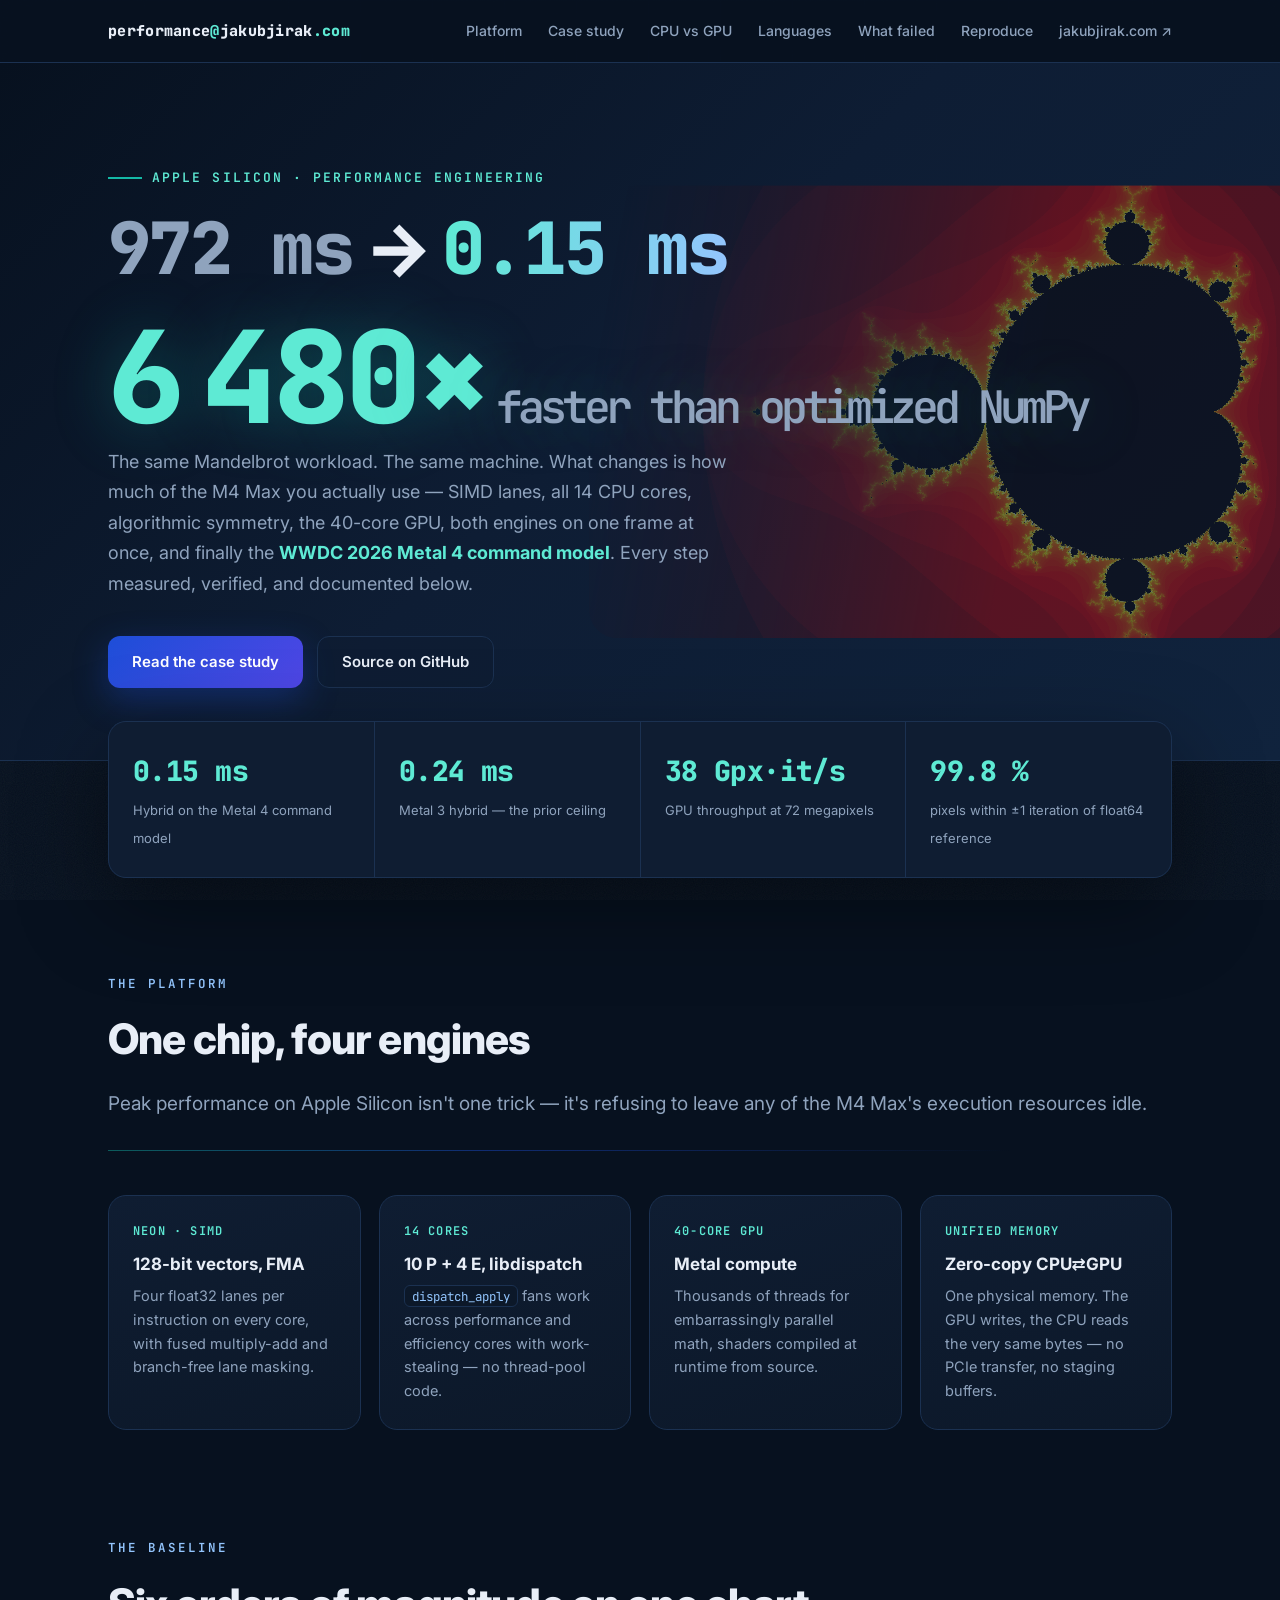
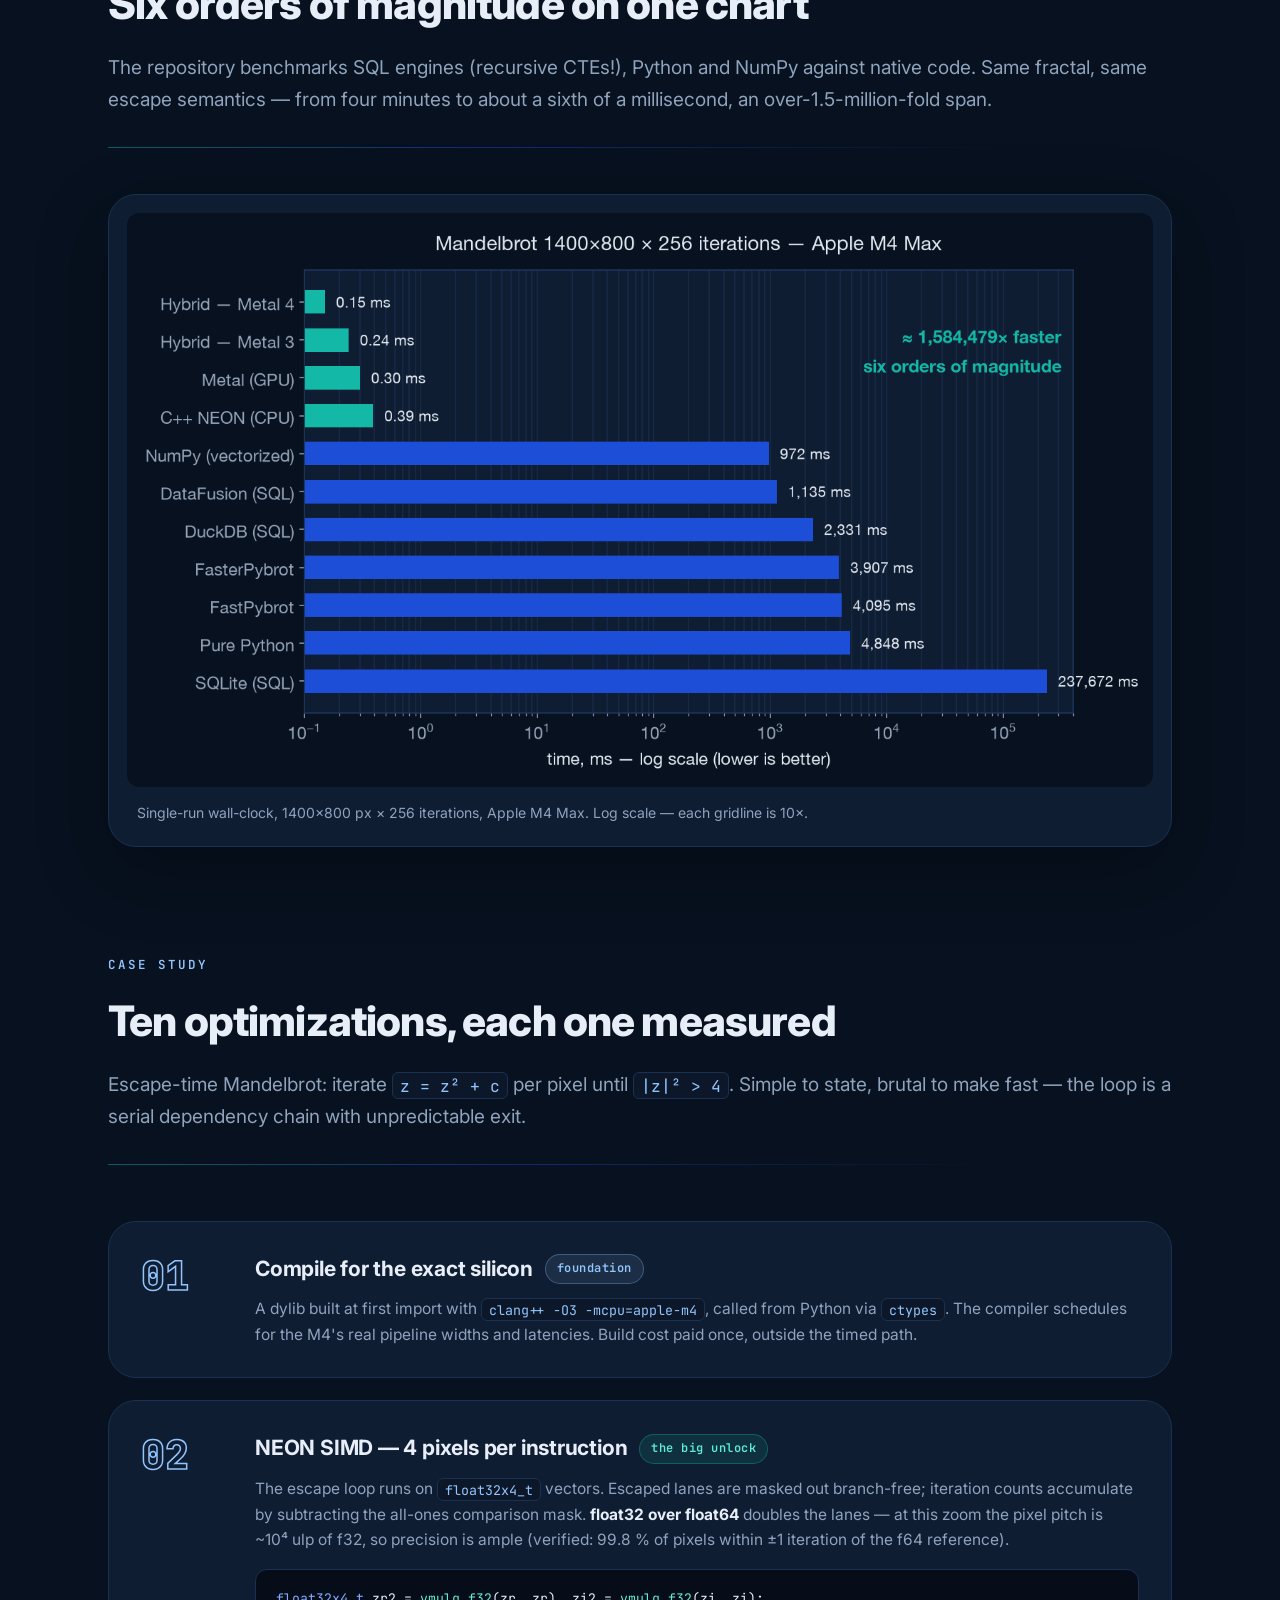
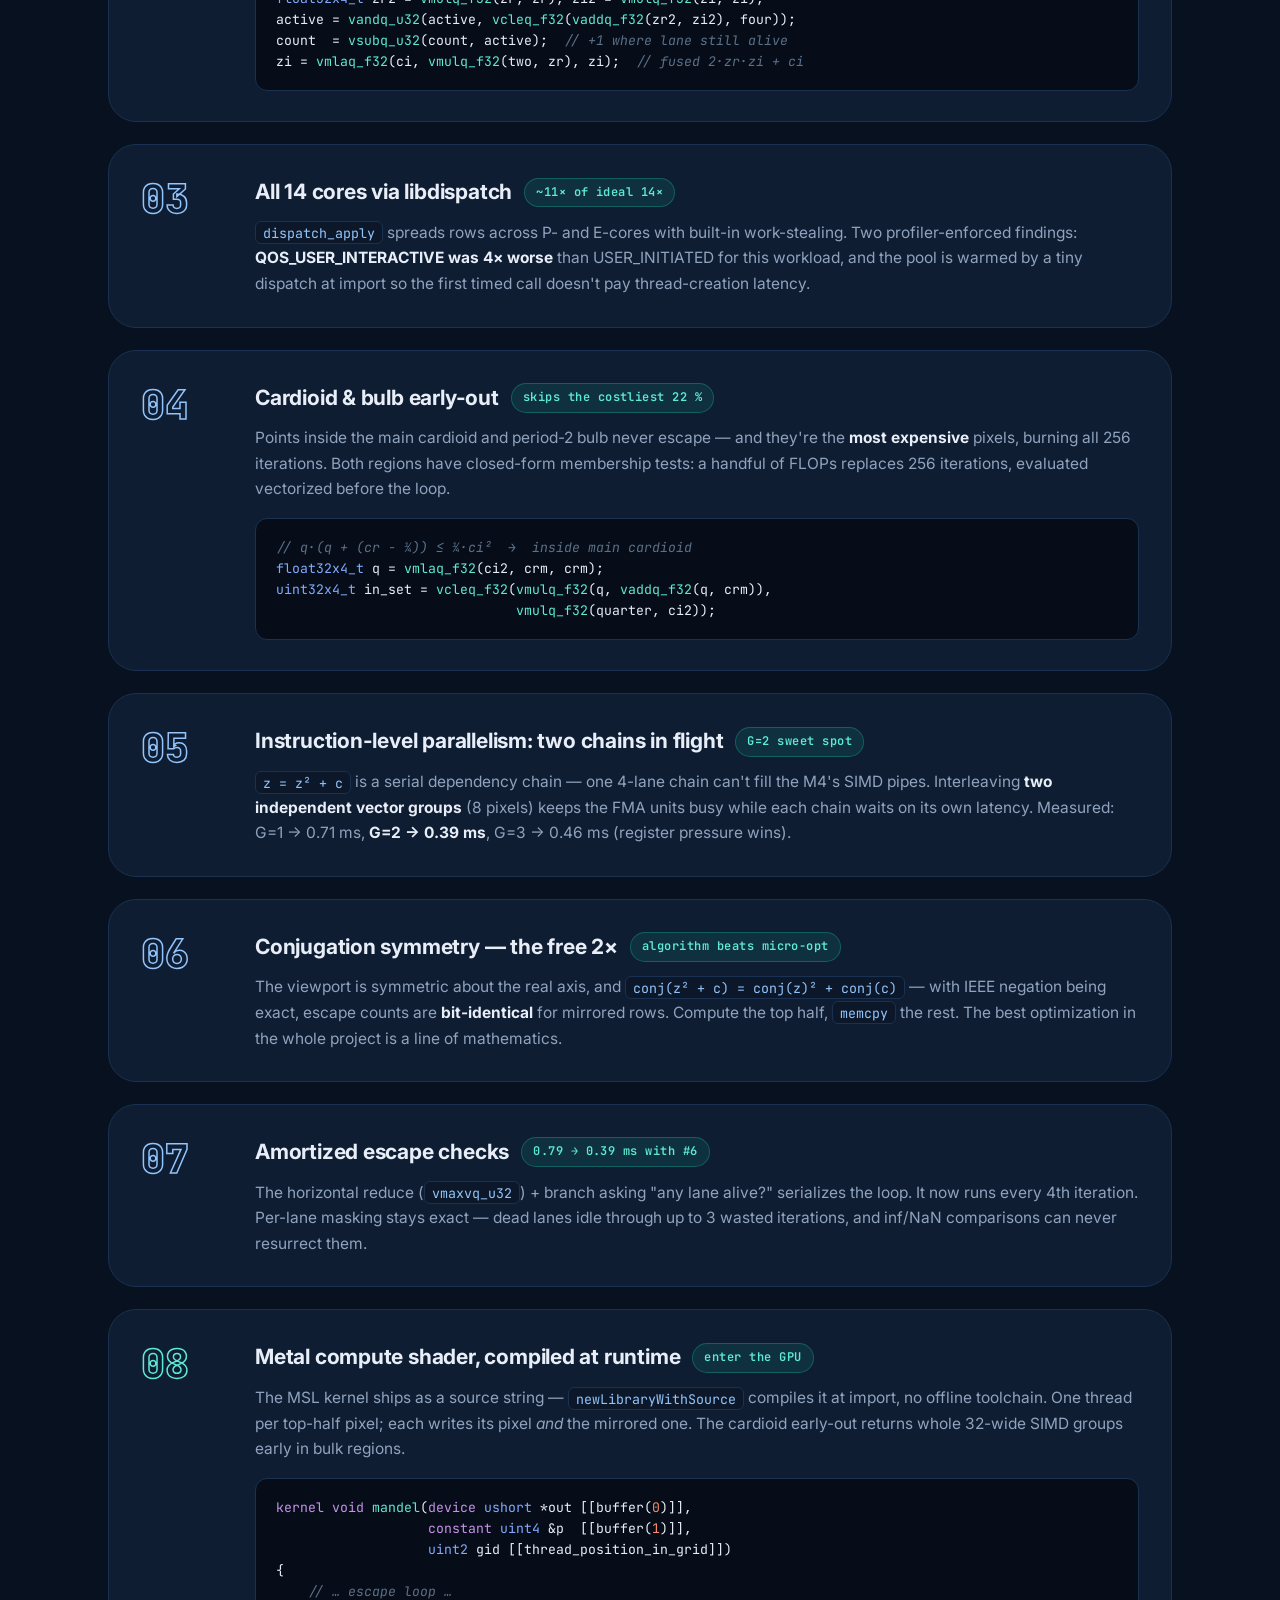
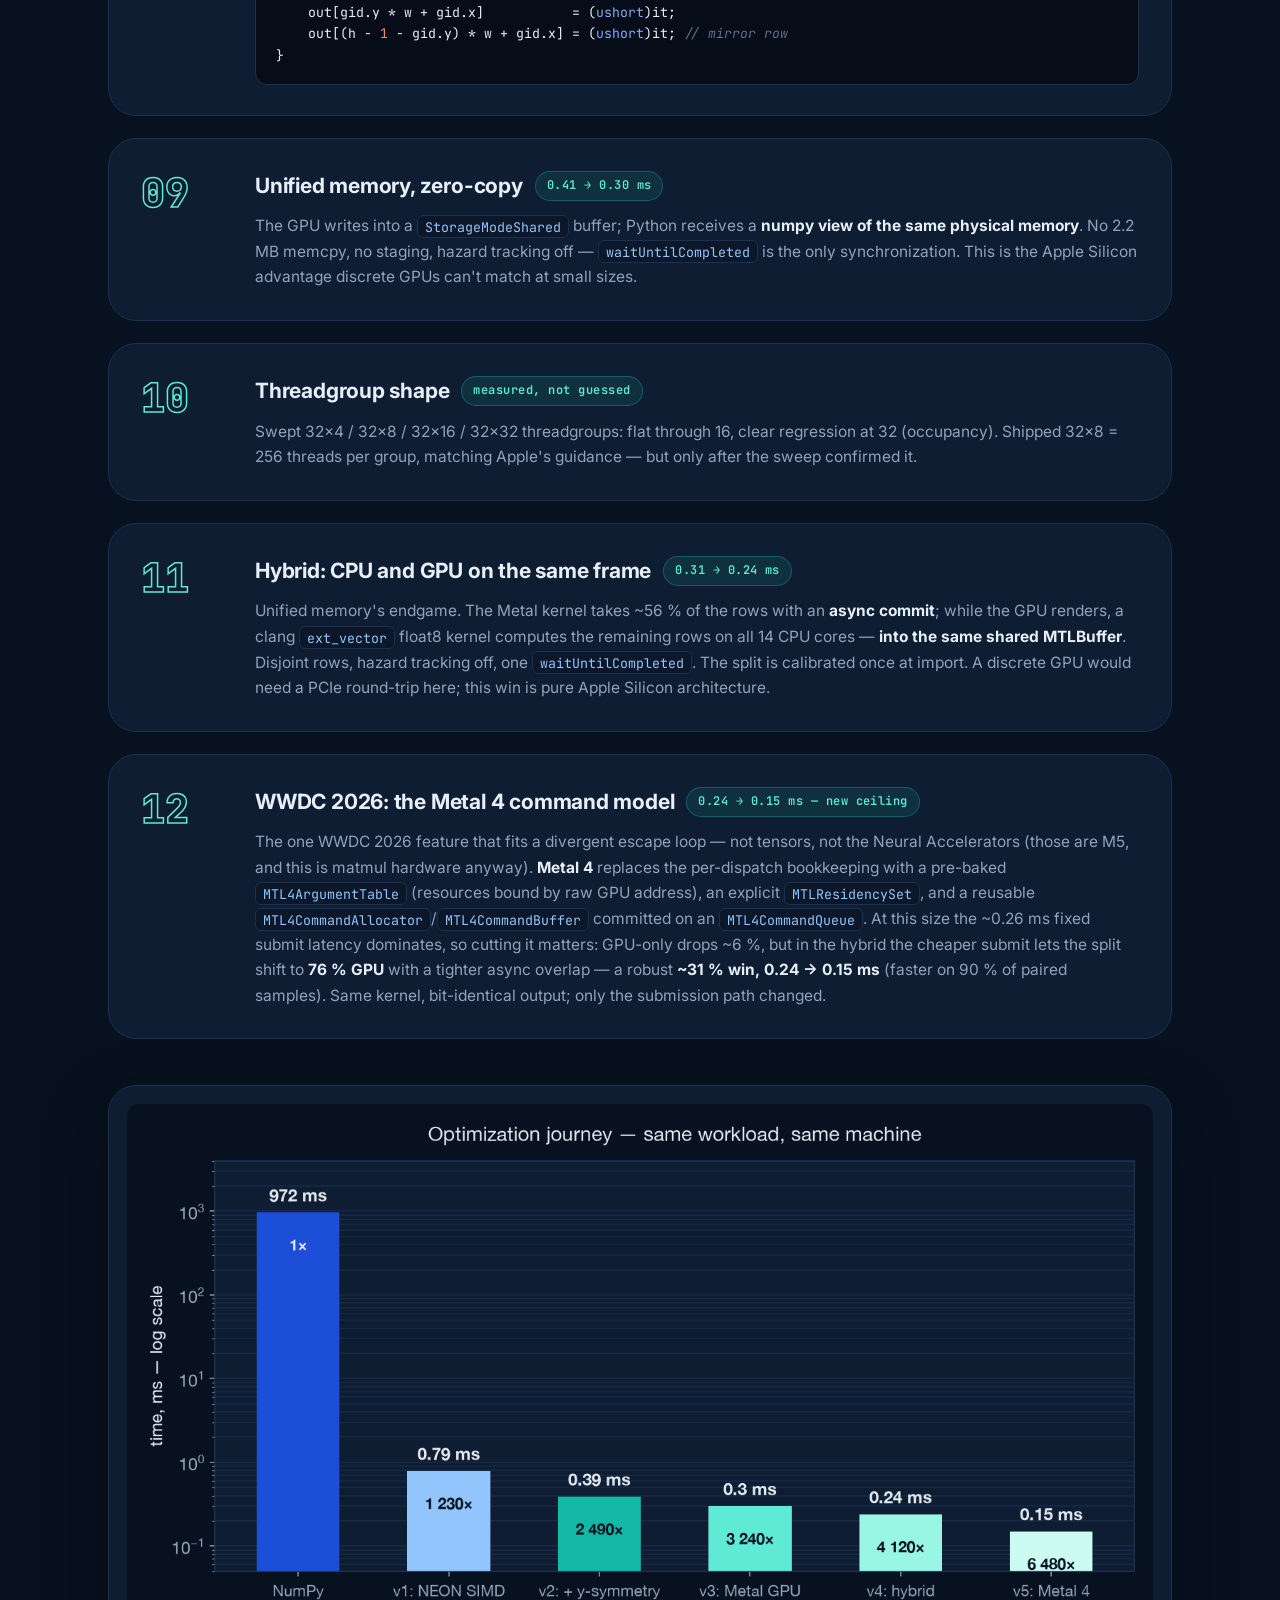
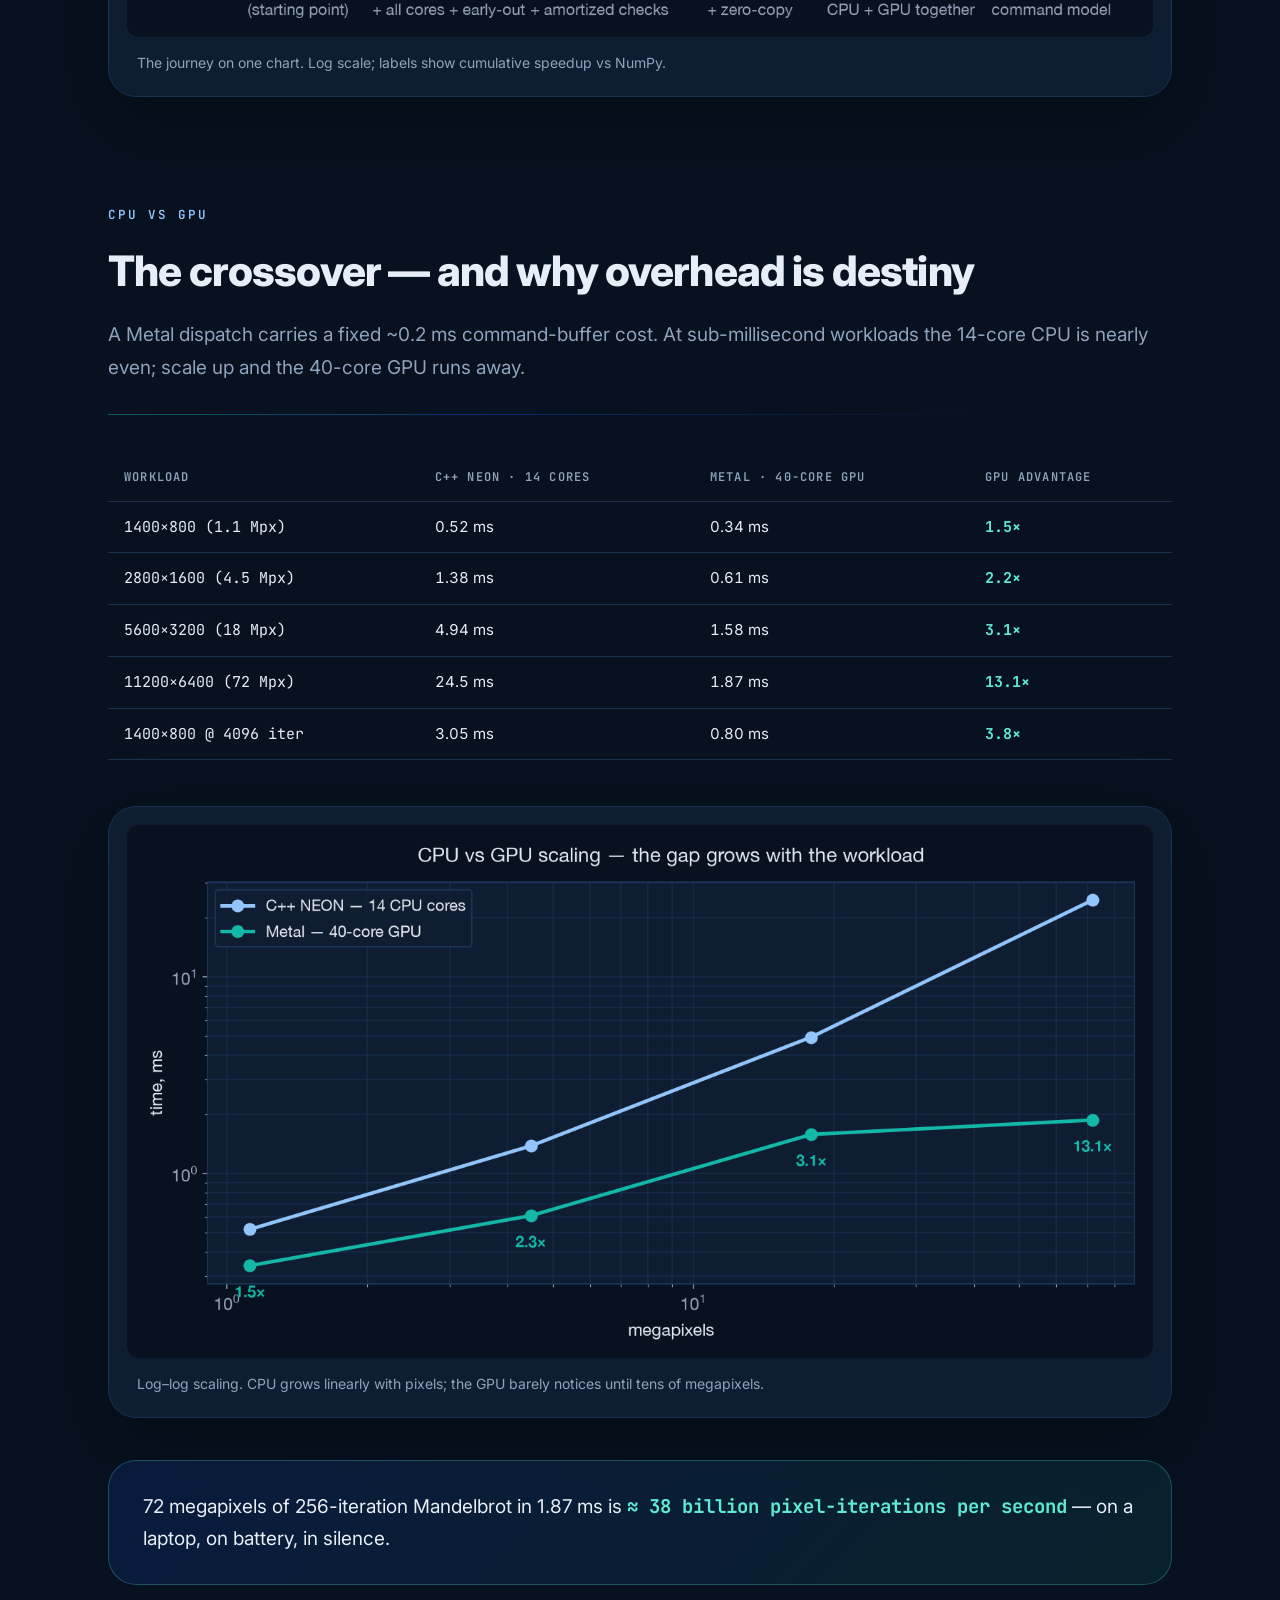
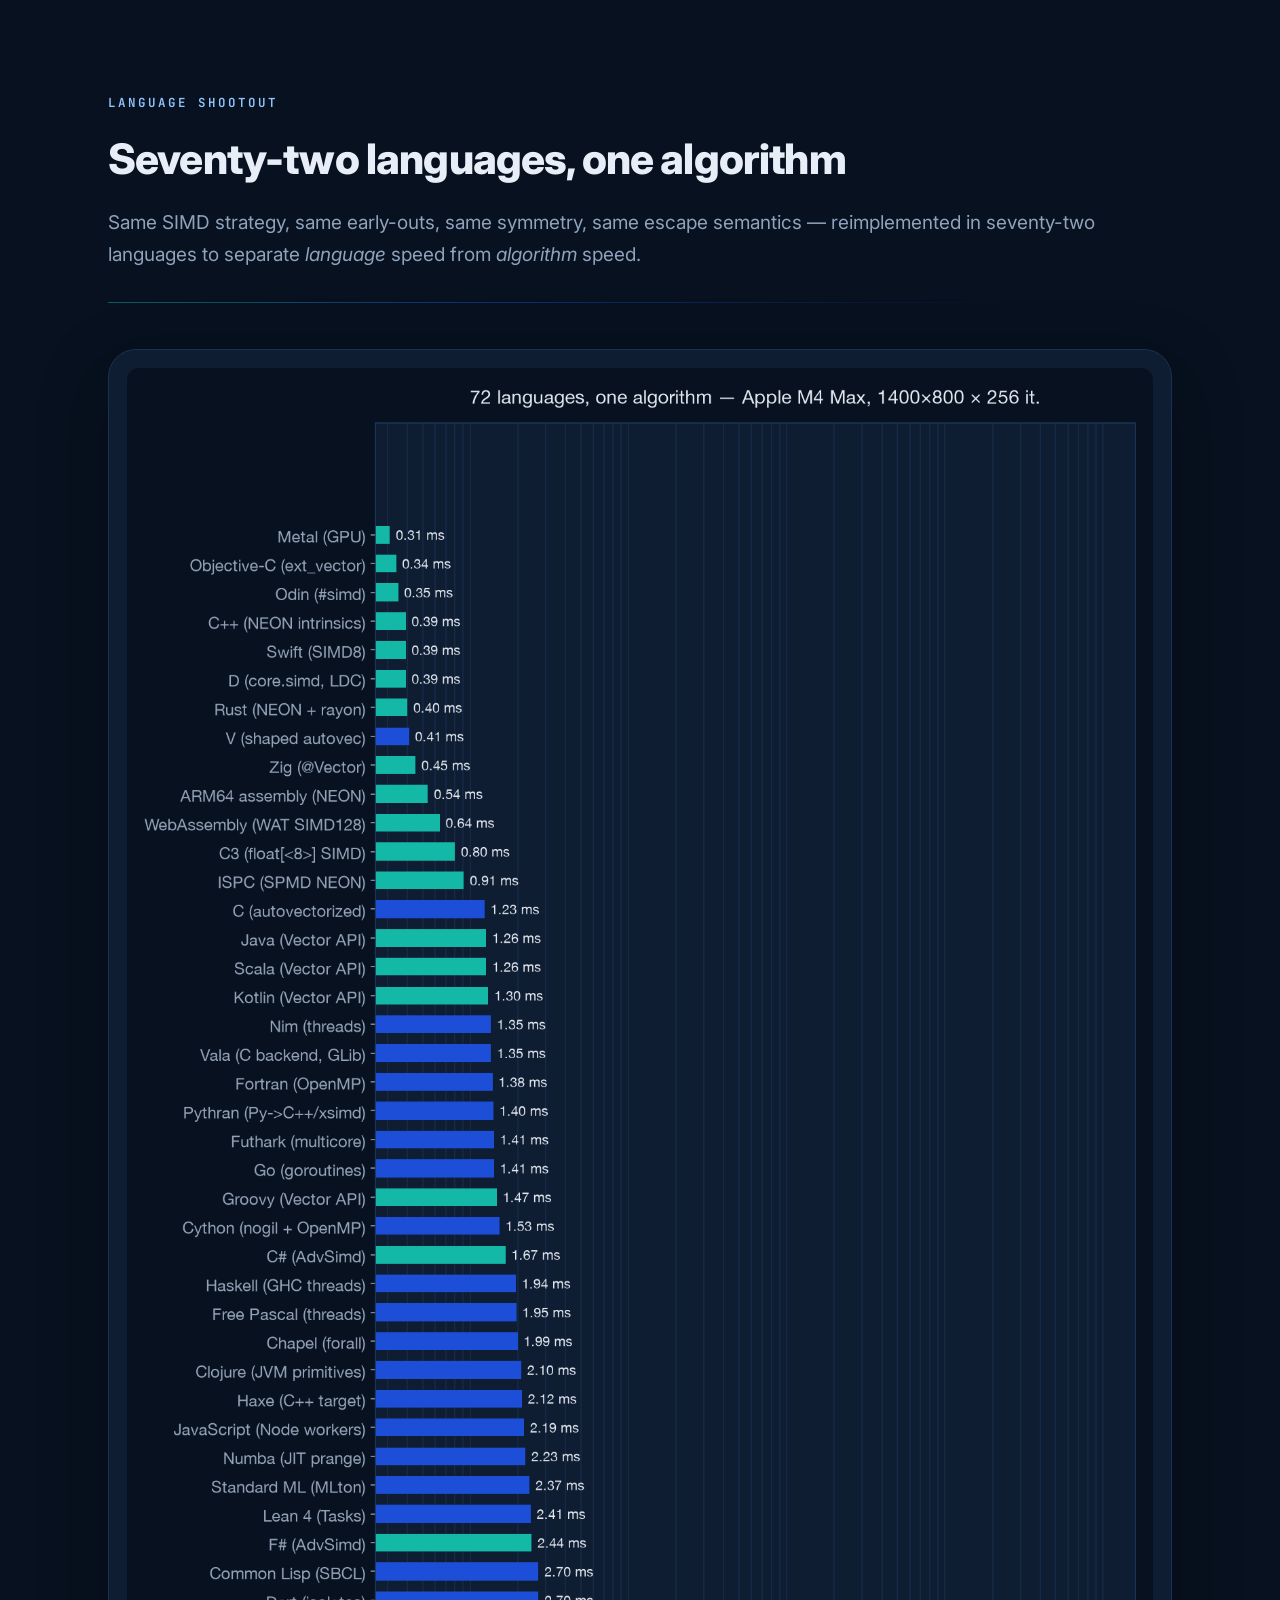
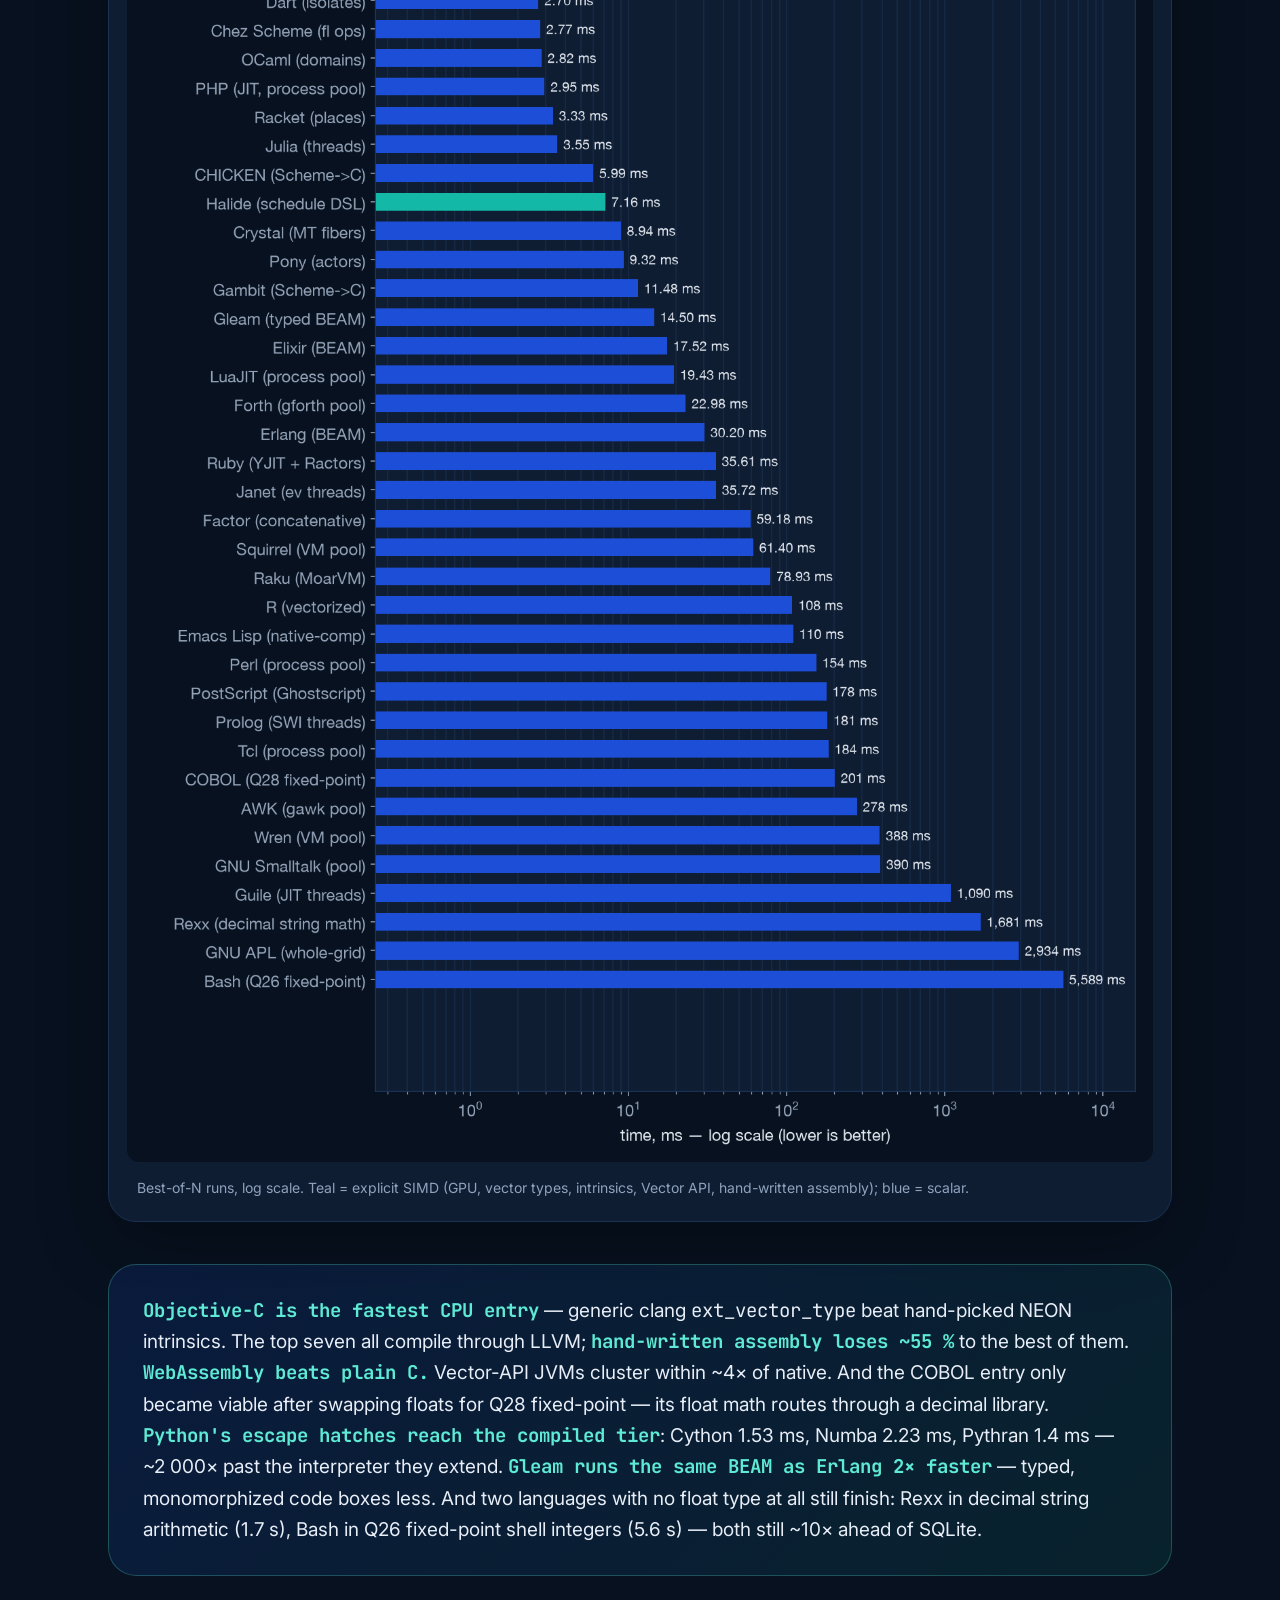
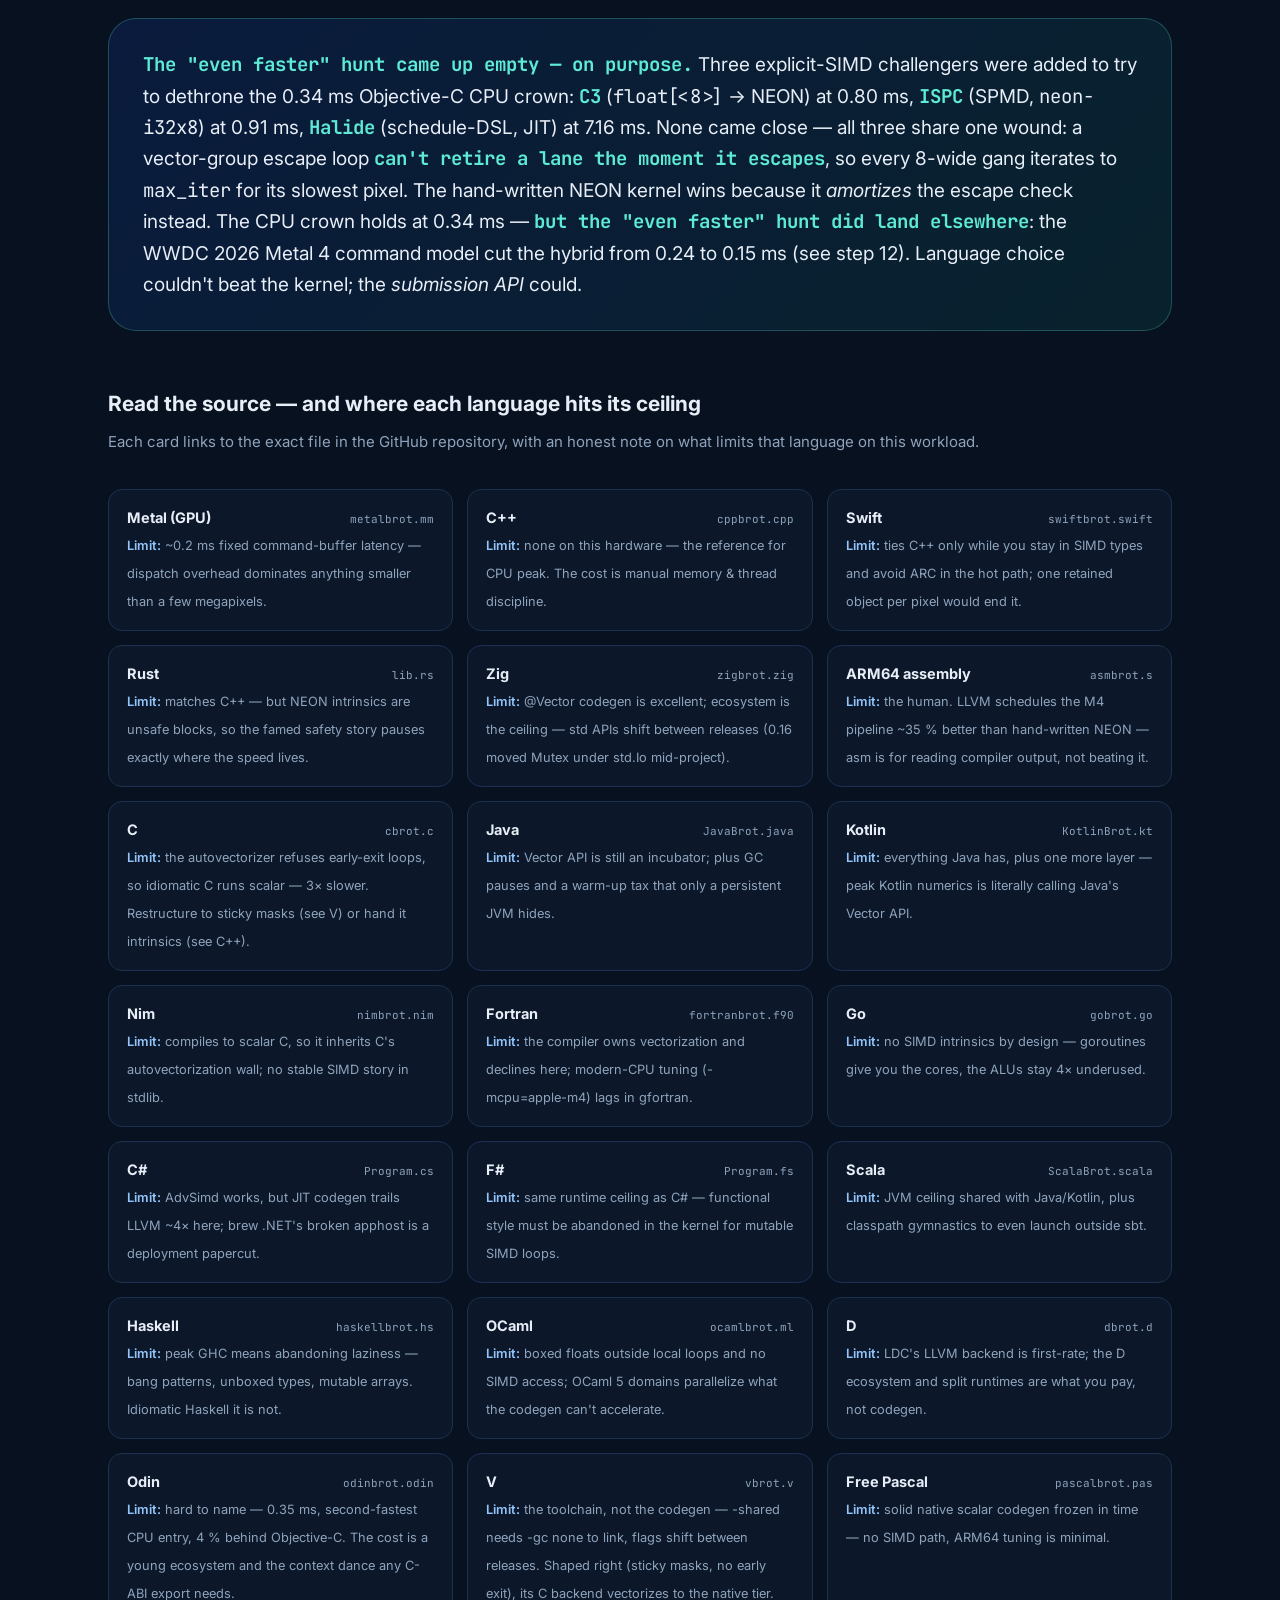
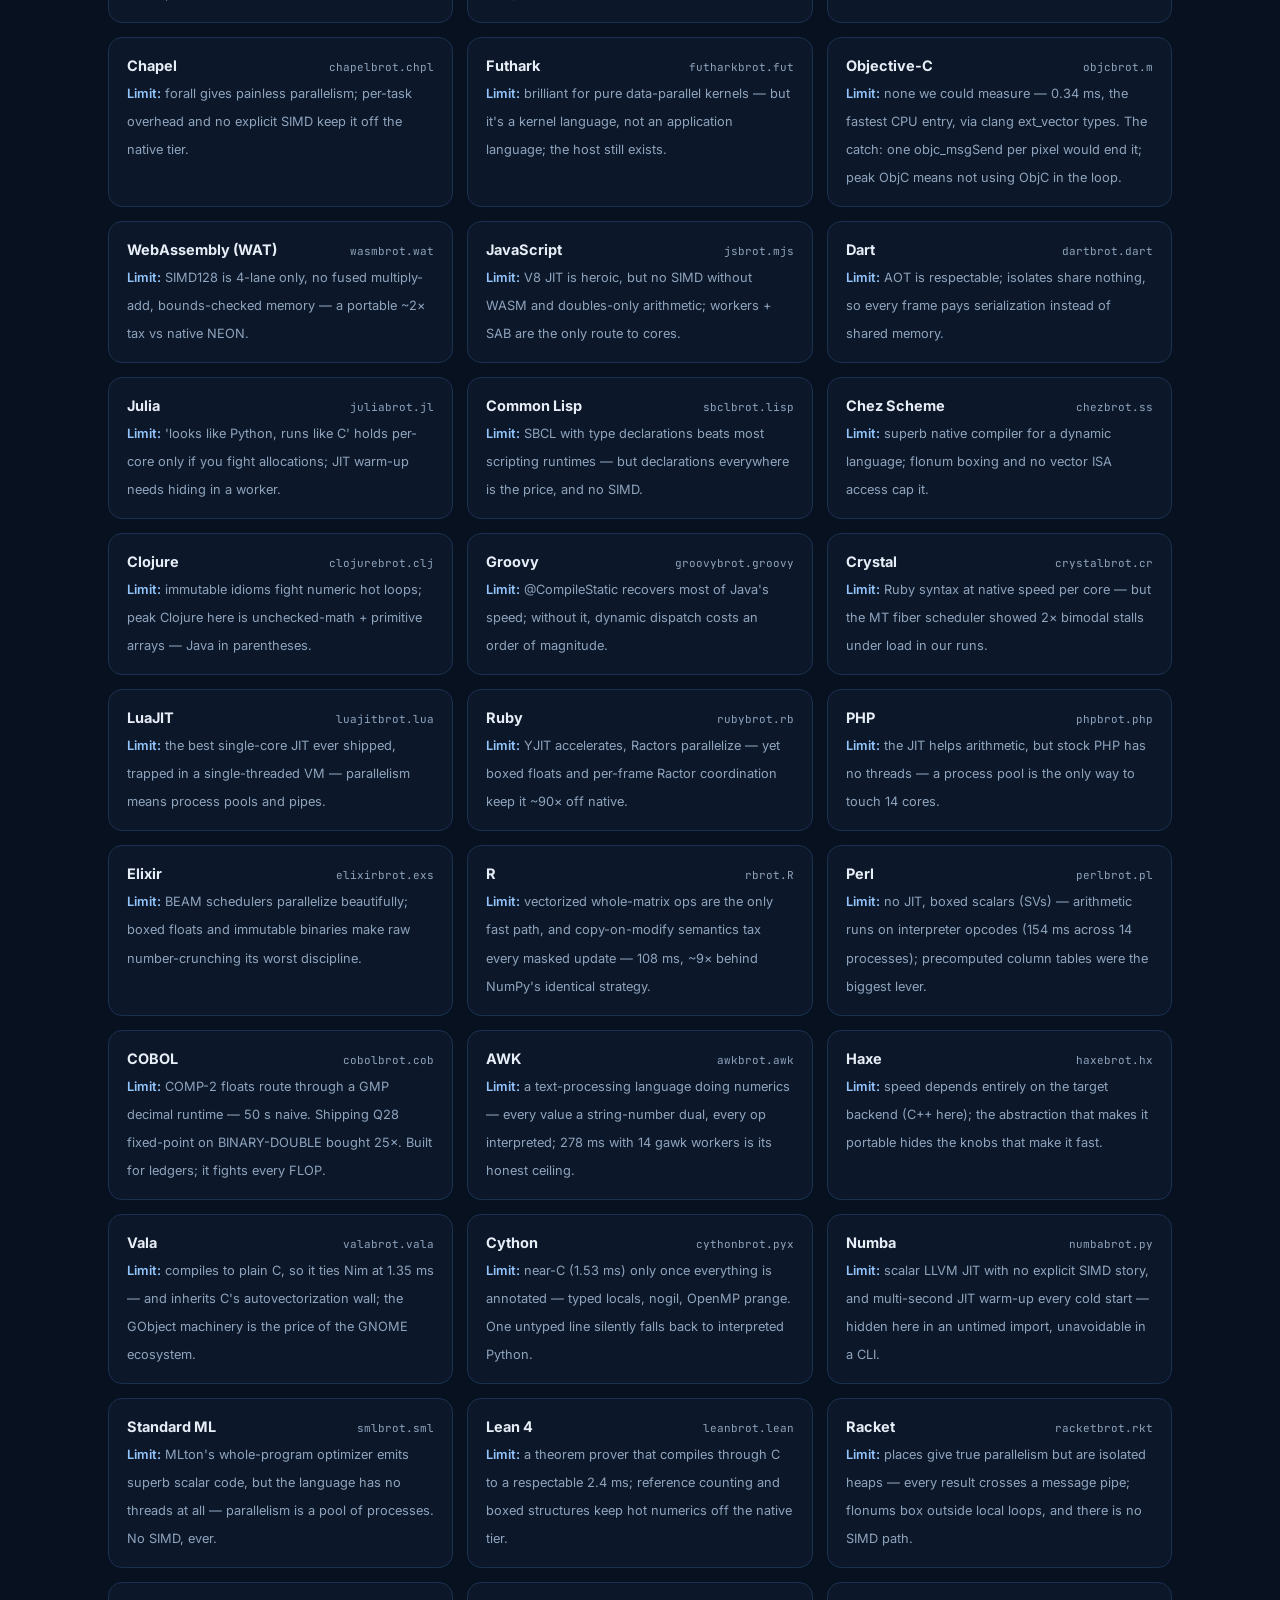
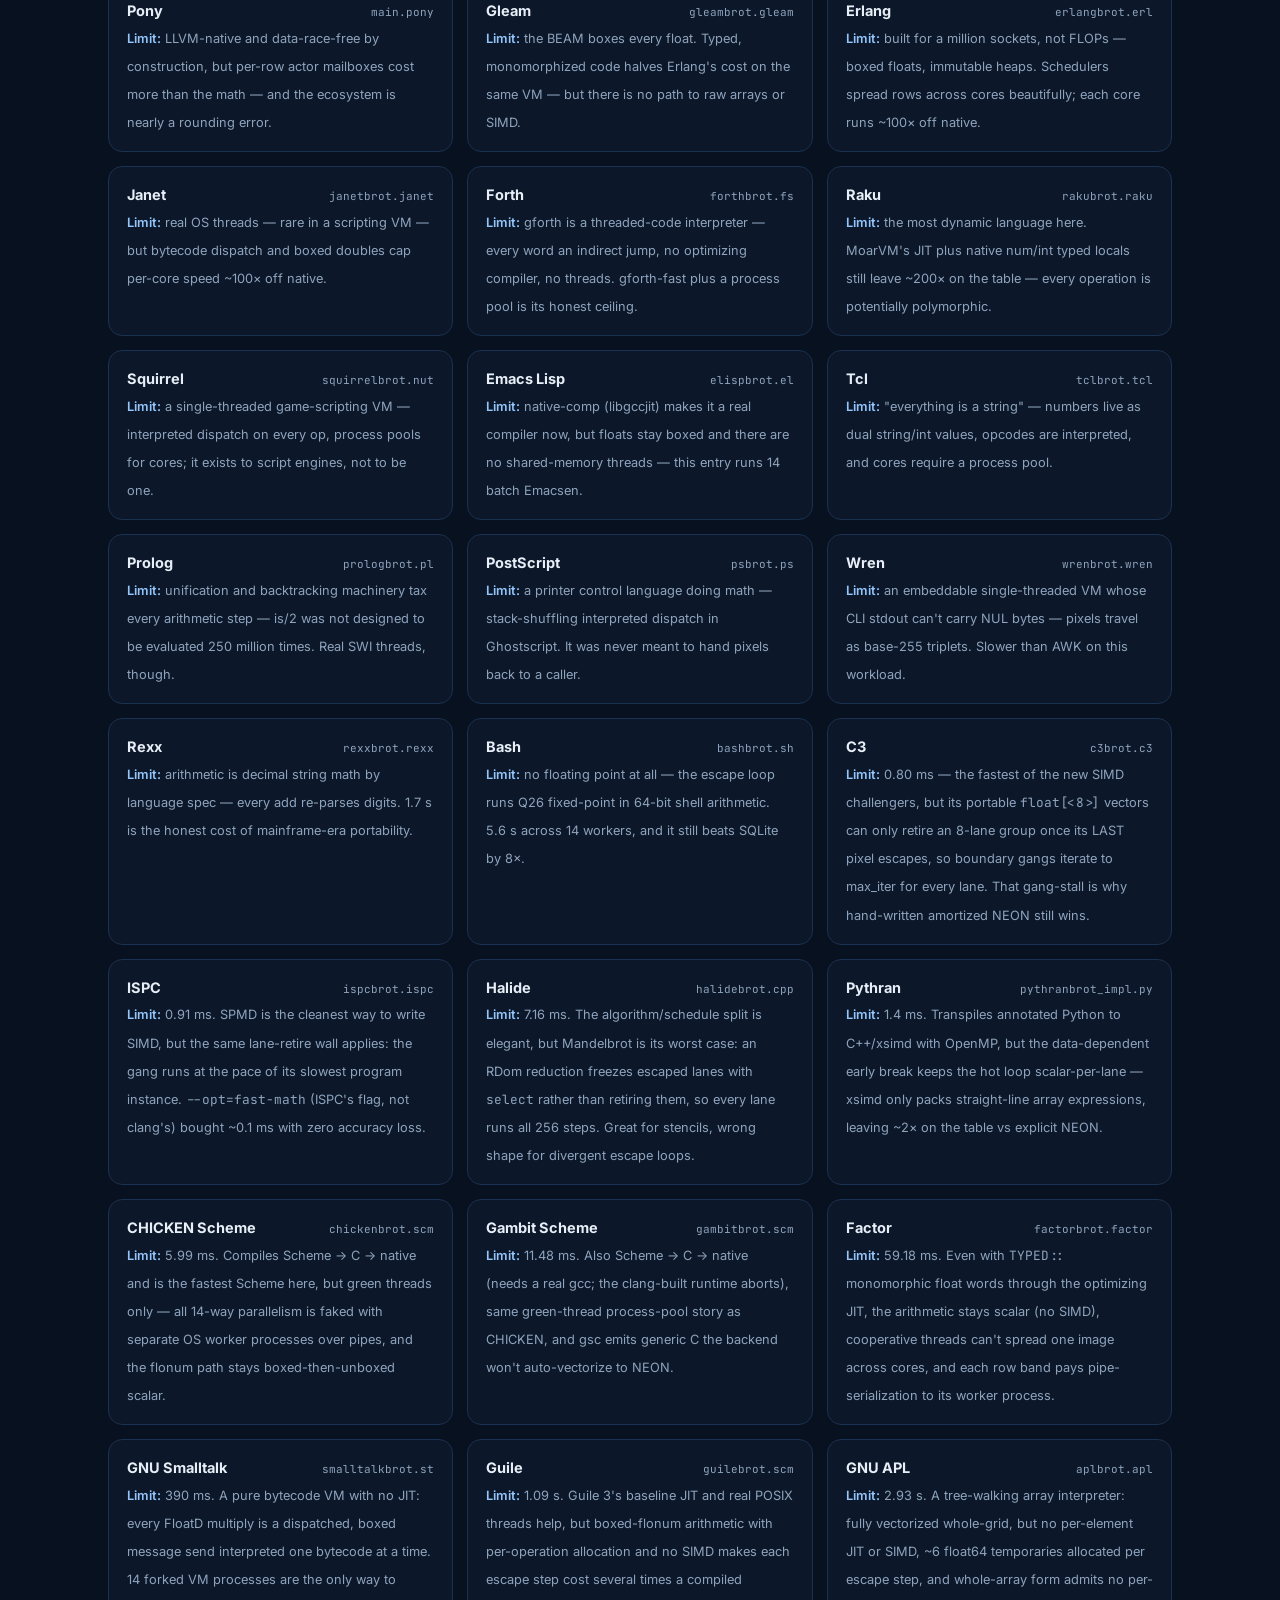
==== web/index.html @ 875a7478 "v5: WWDC 2026 Metal 4 command model — new record 0.24 -> 0.15 ms The one WWDC 2026 GPU feature that " ====
<!doctype html>
<html lang="en">
<head>
  <meta charset="UTF-8" />
  <meta name="viewport" content="width=device-width, initial-scale=1.0" />
  <title>Apple Silicon Performance Engineering — Jakub Jirák</title>
  <meta name="description" content="Extracting the maximum from an Apple M4 Max: a Mandelbrot case study taken from 972 ms to 0.15 ms with NEON SIMD, libdispatch, algorithmic symmetry, Metal GPU compute and the WWDC 2026 Metal 4 command model. Every optimization measured, verified and documented.">
  <meta name="author" content="Jakub Jirák">
  <link rel="canonical" href="https://performance.jakubjirak.com/" />
  <meta name="theme-color" content="#07111f" />
  <meta property="og:type" content="website">
  <meta property="og:url" content="https://performance.jakubjirak.com/">
  <meta property="og:title" content="Apple Silicon Performance Engineering — 972 ms → 0.15 ms">
  <meta property="og:description" content="A Mandelbrot case study: NEON SIMD, all-core dispatch, conjugation symmetry, Metal GPU compute and the WWDC 2026 Metal 4 command model on the Apple M4 Max. 6 480× faster than optimized NumPy.">
  <meta property="og:image" content="https://performance.jakubjirak.com/assets/mandelbrot-hero.png">
  <meta property="og:site_name" content="Jakub Jirák — Performance">
  <meta name="twitter:card" content="summary_large_image">
  <link rel="icon" href="data:image/svg+xml,%3Csvg xmlns='http://www.w3.org/2000/svg' viewBox='0 0 100 100'%3E%3Ctext y='.9em' font-size='90'%3E%E2%9A%A1%3C/text%3E%3C/svg%3E">
  <link rel="preconnect" href="https://fonts.googleapis.com">
  <link rel="preconnect" href="https://fonts.gstatic.com" crossorigin>
  <link href="https://fonts.googleapis.com/css2?family=Inter:wght@400;500;600;700;800&family=JetBrains+Mono:ital,wght@0,400;0,600;0,800;1,400&display=swap" rel="stylesheet">
  <script type="application/ld+json">
  {
    "@context": "https://schema.org",
    "@type": "TechArticle",
    "headline": "Apple Silicon Performance Engineering: Mandelbrot from 972 ms to 0.15 ms",
    "author": { "@type": "Person", "name": "Jakub Jirák", "url": "https://www.jakubjirak.com/" },
    "about": ["Apple Silicon", "ARM NEON", "SIMD", "Metal", "GPU computing", "performance optimization"],
    "inLanguage": "en"
  }
  </script>
  <style>
    :root {
      --bg: #07111f;
      --panel: #0f1d32;
      --panel-2: #0c1829;
      --line: #1b3151;
      --blue: #1d4ed8;
      --blue-soft: #93c5fd;
      --teal: #14b8a6;
      --teal-soft: #5eead4;
      --text: #e8eef7;
      --muted: #8fa3bd;
      --warn: #f59e0b;
      --red: #f87171;
      --radius: 18px;
      --radius-lg: 28px;
      --mono: "JetBrains Mono", ui-monospace, SFMono-Regular, Menlo, monospace;
      --sans: Inter, ui-sans-serif, system-ui, -apple-system, sans-serif;
    }
    * { margin: 0; padding: 0; box-sizing: border-box; }
    html { scroll-behavior: smooth; }
    body {
      background: var(--bg);
      color: var(--text);
      font-family: var(--sans);
      font-size: 17px;
      line-height: 1.65;
      -webkit-font-smoothing: antialiased;
      overflow-x: hidden;
    }
    /* engineering-grid backdrop + grain */
    body::before {
      content: "";
      position: fixed; inset: 0; z-index: -2;
      background:
        linear-gradient(var(--line) 1px, transparent 1px),
        linear-gradient(90deg, var(--line) 1px, transparent 1px);
      background-size: 72px 72px;
      opacity: .14;
      mask-image: radial-gradient(ellipse 90% 60% at 50% 0%, #000 0%, transparent 75%);
      -webkit-mask-image: radial-gradient(ellipse 90% 60% at 50% 0%, #000 0%, transparent 75%);
    }
    body::after {
      content: "";
      position: fixed; inset: 0; z-index: -1; pointer-events: none;
      background-image: url("data:image/svg+xml,%3Csvg xmlns='http://www.w3.org/2000/svg' width='140' height='140'%3E%3Cfilter id='n'%3E%3CfeTurbulence type='fractalNoise' baseFrequency='0.9' numOctaves='2'/%3E%3C/filter%3E%3Crect width='140' height='140' filter='url(%23n)' opacity='0.05'/%3E%3C/svg%3E");
    }
    a { color: var(--teal-soft); text-decoration: none; }
    a:hover { text-decoration: underline; }
    .wrap { max-width: 1120px; margin: 0 auto; padding: 0 28px; }
    /* ---------- nav ---------- */
    nav {
      position: sticky; top: 0; z-index: 50;
      backdrop-filter: blur(14px);
      background: rgba(7, 17, 31, .78);
      border-bottom: 1px solid var(--line);
    }
    nav .wrap { display: flex; align-items: center; justify-content: space-between; height: 62px; }
    .brand { font-family: var(--mono); font-weight: 800; font-size: 15px; letter-spacing: .02em; color: var(--text); }
    .brand span { color: var(--teal-soft); }
    .navlinks { display: flex; gap: 26px; font-size: 14px; font-weight: 500; }
    .navlinks a { color: var(--muted); }
    .navlinks a:hover { color: var(--text); text-decoration: none; }
    @media (max-width: 720px) { .navlinks { display: none; } }
    /* ---------- hero ---------- */
    header {
      position: relative;
      padding: 96px 0 72px;
      background: linear-gradient(135deg, #07111f, #0e1d34 48%, #10233d);
      border-bottom: 1px solid var(--line);
      overflow: hidden;
    }
    header .fractal {
      position: absolute; right: -8%; top: 50%; transform: translateY(-50%);
      width: 62%; max-width: 880px; aspect-ratio: 7/4;
      background: url("assets/mandelbrot-hero.png") center/cover;
      border-radius: var(--radius-lg);
      opacity: .38;
      mask-image: linear-gradient(100deg, transparent 4%, #000 55%);
      -webkit-mask-image: linear-gradient(100deg, transparent 4%, #000 55%);
      pointer-events: none;
    }
    .eyebrow {
      font-family: var(--mono); font-size: 13px; font-weight: 600;
      letter-spacing: .16em; text-transform: uppercase; color: var(--teal-soft);
      display: inline-flex; align-items: center; gap: 10px;
    }
    .eyebrow::before { content: ""; width: 34px; height: 2px; background: var(--teal); display: inline-block; }
    h1 {
      font-size: clamp(40px, 6vw, 72px);
      line-height: 1.04; font-weight: 800; letter-spacing: -.03em;
      margin: 22px 0 8px; max-width: 13ch; position: relative; z-index: 1;
    }
    h1 .ms { font-family: var(--mono); }
    h1 .from { color: var(--muted); }
    h1 .to {
      background: linear-gradient(90deg, var(--teal-soft), var(--blue-soft));
      -webkit-background-clip: text; background-clip: text; color: transparent;
    }
    .hero-metric {
      font-family: var(--mono); font-weight: 800;
      font-size: clamp(64px, 10vw, 132px); letter-spacing: -.04em; line-height: 1;
      margin: 26px 0 6px; position: relative; z-index: 1;
      color: var(--teal-soft);
      text-shadow: 0 0 60px rgba(20, 184, 166, .35);
      font-variant-numeric: tabular-nums;
    }
    .hero-metric small { font-size: .35em; color: var(--muted); font-weight: 600; margin-left: 8px; }
    .hero-sub { max-width: 620px; color: var(--muted); font-size: 18px; line-height: 1.7; position: relative; z-index: 1; }
    .hero-cta { margin-top: 36px; display: flex; gap: 14px; flex-wrap: wrap; position: relative; z-index: 1; }
    .btn {
      display: inline-flex; align-items: center; gap: 9px;
      padding: 13px 24px; border-radius: 12px; font-weight: 600; font-size: 15px;
      transition: transform .15s ease, box-shadow .15s ease;
    }
    .btn:hover { text-decoration: none; transform: translateY(-2px); }
    .btn-primary { background: linear-gradient(135deg, var(--blue), #4f46e5); color: #fff; box-shadow: 0 12px 34px rgba(29, 78, 216, .35); }
    .btn-ghost { border: 1px solid var(--line); color: var(--text); background: rgba(15, 29, 50, .5); }
    /* staggered hero reveal */
    .rise { opacity: 0; transform: translateY(22px); animation: rise .7s cubic-bezier(.2,.7,.2,1) forwards; }
    .rise.d1 { animation-delay: .08s } .rise.d2 { animation-delay: .18s }
    .rise.d3 { animation-delay: .3s } .rise.d4 { animation-delay: .42s } .rise.d5 { animation-delay: .55s }
    @keyframes rise { to { opacity: 1; transform: none; } }
    /* ---------- stat strip ---------- */
    .stats {
      display: grid; grid-template-columns: repeat(4, 1fr); gap: 1px;
      background: var(--line); border: 1px solid var(--line);
      border-radius: var(--radius); overflow: hidden;
      margin: -40px auto 0; position: relative; z-index: 5;
      box-shadow: 0 28px 90px rgba(0,0,0,.4);
    }
    .stat { background: var(--panel); padding: 26px 24px; }
    .stat b { font-family: var(--mono); font-size: 28px; font-weight: 800; color: var(--teal-soft); display: block; letter-spacing: -.02em; font-variant-numeric: tabular-nums; }
    .stat span { font-size: 13px; color: var(--muted); }
    @media (max-width: 860px) { .stats { grid-template-columns: repeat(2, 1fr); } }
    /* ---------- sections ---------- */
    section { padding: 96px 0 12px; }
    .kicker { font-family: var(--mono); font-size: 12.5px; font-weight: 600; letter-spacing: .16em; text-transform: uppercase; color: var(--blue-soft); }
    h2 { font-size: clamp(28px, 3.6vw, 42px); font-weight: 800; letter-spacing: -.02em; margin: 10px 0 14px; }
    .lede { color: var(--muted); font-size: 19px; line-height: 1.7; }
    .lede::after {
      content: ""; display: block; height: 1px; margin-top: 30px;
      background: linear-gradient(90deg, var(--teal) 0%, var(--blue) 35%, transparent 85%);
      opacity: .45;
    }
    /* reveal on scroll */
    .reveal { opacity: 0; transform: translateY(26px); transition: opacity .65s ease, transform .65s cubic-bezier(.2,.7,.2,1); }
    .reveal.in { opacity: 1; transform: none; }
    /* platform cards */
    .cards { display: grid; grid-template-columns: repeat(4, 1fr); gap: 18px; margin-top: 44px; }
    @media (max-width: 980px) { .cards { grid-template-columns: repeat(2, 1fr); } }
    @media (max-width: 560px) { .cards { grid-template-columns: 1fr; } }
    .card {
      background: linear-gradient(160deg, var(--panel), var(--panel-2));
      border: 1px solid var(--line); border-radius: var(--radius);
      padding: 26px 24px; transition: transform .2s ease, border-color .2s ease;
    }
    .card:hover { transform: translateY(-4px); border-color: #2a4a78; }
    .card .ic { font-family: var(--mono); font-size: 12px; font-weight: 600; color: var(--teal-soft); letter-spacing: .1em; }
    .card h3 { font-size: 17px; margin: 8px 0 6px; font-weight: 700; }
    .card p { font-size: 14.5px; color: var(--muted); }
    /* chart figure */
    figure.chart {
      margin: 46px 0 0;
      background: var(--panel); border: 1px solid var(--line);
      border-radius: var(--radius-lg); padding: 18px;
      box-shadow: 0 24px 70px rgba(0,0,0,.3);
    }
    figure.chart img { width: 100%; height: auto; display: block; border-radius: 12px; }
    figure.chart figcaption { padding: 14px 10px 4px; font-size: 14px; color: var(--muted); }
    /* ---------- timeline of optimizations ---------- */
    .timeline { margin-top: 56px; display: grid; gap: 22px; position: relative; }
    .step {
      display: grid; grid-template-columns: 88px 1fr; gap: 26px;
      background: var(--panel); border: 1px solid var(--line);
      border-radius: var(--radius-lg); padding: 30px 32px;
    }
    @media (max-width: 720px) { .step { grid-template-columns: 1fr; gap: 12px; } }
    .step .no {
      font-family: var(--mono); font-weight: 800; font-size: 40px;
      color: transparent; -webkit-text-stroke: 1.5px var(--blue-soft);
      line-height: 1; padding-top: 4px;
    }
    .step.gpu .no { -webkit-text-stroke-color: var(--teal-soft); }
    .step h3 { font-size: 21px; font-weight: 700; letter-spacing: -.01em; display: flex; align-items: center; gap: 12px; flex-wrap: wrap; }
    .chip {
      font-family: var(--mono); font-size: 12px; font-weight: 600;
      padding: 4px 11px; border-radius: 99px; letter-spacing: .04em;
      background: rgba(20, 184, 166, .12); color: var(--teal-soft); border: 1px solid rgba(20, 184, 166, .35);
      white-space: nowrap;
    }
    .chip.blue { background: rgba(147, 197, 253, .1); color: var(--blue-soft); border-color: rgba(147, 197, 253, .3); }
    .step p { color: var(--muted); font-size: 15.5px; margin-top: 10px; }
    .step p b, .step p strong { color: var(--text); }
    pre {
      margin-top: 16px; background: #060d18; border: 1px solid var(--line);
      border-radius: 12px; padding: 18px 20px; overflow-x: auto;
      font-family: var(--mono); font-size: 13.2px; line-height: 1.6;
    }
    code { font-family: var(--mono); }
    .tok-k { color: #c792ea } .tok-t { color: #82aaff } .tok-f { color: #5eead4 }
    .tok-c { color: #5b7089; font-style: italic } .tok-n { color: #f78c6c } .tok-s { color: #c3e88d }
    p code, li code { background: #0c1829; border: 1px solid var(--line); padding: 1.5px 7px; border-radius: 6px; font-size: .86em; color: var(--blue-soft); }
    /* crossover table */
    table { width: 100%; border-collapse: collapse; margin-top: 40px; font-size: 15px; }
    th, td { text-align: left; padding: 13px 16px; border-bottom: 1px solid var(--line); }
    th { font-family: var(--mono); font-size: 12px; text-transform: uppercase; letter-spacing: .1em; color: var(--muted); font-weight: 600; }
    td { font-variant-numeric: tabular-nums; }
    td.mono { font-family: var(--mono); }
    td .adv { color: var(--teal-soft); font-weight: 700; font-family: var(--mono); }
    tr:hover td { background: rgba(15, 29, 50, .5); }
    .callout {
      margin-top: 42px; padding: 30px 34px;
      background: linear-gradient(135deg, rgba(29, 78, 216, .16), rgba(20, 184, 166, .1));
      border: 1px solid rgba(94, 234, 212, .25); border-radius: var(--radius-lg);
      font-size: 19px;
    }
    .callout b { font-family: var(--mono); color: var(--teal-soft); }
    /* source-code cards with per-language limits */
    .srcgrid { display: grid; grid-template-columns: repeat(auto-fill, minmax(300px, 1fr)); gap: 14px; margin-top: 34px; }
    .srcchip {
      display: block; background: var(--panel-2); border: 1px solid var(--line);
      border-radius: 14px; padding: 16px 18px; color: var(--text);
      transition: border-color .15s ease, transform .15s ease;
    }
    .srcchip:hover { border-color: var(--teal); transform: translateY(-2px); text-decoration: none; }
    .srcchip .top { display: flex; align-items: baseline; justify-content: space-between; gap: 8px; }
    .srcchip .top b { font-size: 14.5px; font-weight: 700; }
    .srcchip .file { font-family: var(--mono); font-size: 11px; color: var(--muted); white-space: nowrap; }
    .srcchip:hover .file { color: var(--teal-soft); }
    .srcchip .lim { font-size: 12.8px; color: var(--muted); margin-top: 7px; line-height: 1.5; }
    .srcchip .lim b { color: var(--blue-soft); font-weight: 600; font-size: 12.8px; }
    /* failures */
    .fails { display: grid; grid-template-columns: repeat(2, 1fr); gap: 18px; margin-top: 44px; }
    @media (max-width: 760px) { .fails { grid-template-columns: 1fr; } }
    .fail { background: var(--panel-2); border: 1px solid var(--line); border-left: 3px solid var(--red); border-radius: var(--radius); padding: 24px 26px; }
    .fail h3 { font-size: 16px; font-weight: 700; color: var(--red); font-family: var(--mono); }
    .fail p { font-size: 14.5px; color: var(--muted); margin-top: 8px; }
    /* verification list */
    .checks { margin-top: 40px; display: grid; gap: 16px; grid-template-columns: repeat(2, 1fr); }
    @media (max-width: 820px) { .checks { grid-template-columns: 1fr; } }
    .check { display: flex; gap: 16px; align-items: flex-start; background: var(--panel); border: 1px solid var(--line); border-radius: var(--radius); padding: 20px 24px; }
    .check .tick { color: var(--teal-soft); font-family: var(--mono); font-weight: 800; font-size: 18px; padding-top: 1px; }
    .check p { font-size: 15px; color: var(--muted); } .check b { color: var(--text); }
    /* footer */
    footer { margin-top: 110px; border-top: 1px solid var(--line); padding: 44px 0 60px; font-size: 14.5px; color: var(--muted); }
    footer .wrap { display: flex; justify-content: space-between; gap: 20px; flex-wrap: wrap; }
    ::selection { background: rgba(20, 184, 166, .35); }
  </style>
</head>
<body>

<nav>
  <div class="wrap">
    <div class="brand">performance<span>@</span>jakubjirak<span>.com</span></div>
    <div class="navlinks">
      <a href="#platform">Platform</a>
      <a href="#casestudy">Case study</a>
      <a href="#gpu">CPU vs GPU</a>
      <a href="#languages">Languages</a>
      <a href="#failures">What failed</a>
      <a href="#reproduce">Reproduce</a>
      <a href="https://www.jakubjirak.com">jakubjirak.com ↗</a>
    </div>
  </div>
</nav>

<header>
  <div class="fractal"></div>
  <div class="wrap">
    <div class="eyebrow rise d1">Apple Silicon · Performance Engineering</div>
    <h1 class="rise d2"><span class="from ms">972&nbsp;ms</span> → <span class="to ms">0.15&nbsp;ms</span></h1>
    <div class="hero-metric rise d3"><span id="counter" data-target="6480">0</span>×<small>faster than optimized NumPy</small></div>
    <p class="hero-sub rise d4">The same Mandelbrot workload. The same machine. What changes is how much of the
      M4 Max you actually use — SIMD lanes, all 14 CPU cores, algorithmic symmetry, the 40-core GPU,
      both engines on one frame at once, and finally the
      <b style="color:var(--teal-soft)">WWDC 2026 Metal 4 command model</b>.
      Every step measured, verified, and documented below.</p>
    <div class="hero-cta rise d5">
      <a class="btn btn-primary" href="#casestudy">Read the case study</a>
      <a class="btn btn-ghost" href="https://github.com/jirakj/sql-mandelbrot-benchmark">Source on GitHub</a>
    </div>
  </div>
</header>

<div class="wrap">
  <div class="stats">
    <div class="stat"><b>0.15 ms</b><span>Hybrid on the Metal 4 command model</span></div>
    <div class="stat"><b>0.24 ms</b><span>Metal 3 hybrid — the prior ceiling</span></div>
    <div class="stat"><b>38 Gpx·it/s</b><span>GPU throughput at 72 megapixels</span></div>
    <div class="stat"><b>99.8 %</b><span>pixels within ±1 iteration of float64 reference</span></div>
  </div>
</div>

<section id="platform">
  <div class="wrap">
    <div class="kicker reveal">The platform</div>
    <h2 class="reveal">One chip, four engines</h2>
    <p class="lede reveal">Peak performance on Apple Silicon isn't one trick — it's refusing to leave any of the
      M4 Max's execution resources idle.</p>
    <div class="cards">
      <div class="card reveal"><div class="ic">NEON · SIMD</div><h3>128-bit vectors, FMA</h3><p>Four float32 lanes per instruction on every core, with fused multiply-add and branch-free lane masking.</p></div>
      <div class="card reveal"><div class="ic">14 CORES</div><h3>10 P + 4 E, libdispatch</h3><p><code>dispatch_apply</code> fans work across performance and efficiency cores with work-stealing — no thread-pool code.</p></div>
      <div class="card reveal"><div class="ic">40-CORE GPU</div><h3>Metal compute</h3><p>Thousands of threads for embarrassingly parallel math, shaders compiled at runtime from source.</p></div>
      <div class="card reveal"><div class="ic">UNIFIED MEMORY</div><h3>Zero-copy CPU⇄GPU</h3><p>One physical memory. The GPU writes, the CPU reads the very same bytes — no PCIe transfer, no staging buffers.</p></div>
    </div>
  </div>
</section>

<section id="ladder">
  <div class="wrap">
    <div class="kicker reveal">The baseline</div>
    <h2 class="reveal">Six orders of magnitude on one chart</h2>
    <p class="lede reveal">The repository benchmarks SQL engines (recursive CTEs!), Python and NumPy against native code.
      Same fractal, same escape semantics — from four minutes to about a sixth of a millisecond, an over-1.5-million-fold span.</p>
    <figure class="chart reveal">
      <img src="assets/chart-ladder.png" alt="Benchmark ladder: SQLite ~4 min single-run down to the Metal 4 hybrid at 0.15 ms, log scale spanning over six orders of magnitude" loading="lazy">
      <figcaption>Single-run wall-clock, 1400×800 px × 256 iterations, Apple M4 Max. Log scale — each gridline is 10×.</figcaption>
    </figure>
  </div>
</section>

<section id="casestudy">
  <div class="wrap">
    <div class="kicker reveal">Case study</div>
    <h2 class="reveal">Ten optimizations, each one measured</h2>
    <p class="lede reveal">Escape-time Mandelbrot: iterate <code>z = z² + c</code> per pixel until <code>|z|² &gt; 4</code>.
      Simple to state, brutal to make fast — the loop is a serial dependency chain with unpredictable exit.</p>

    <div class="timeline">
      <div class="step reveal">
        <div class="no">01</div>
        <div>
          <h3>Compile for the exact silicon <span class="chip blue">foundation</span></h3>
          <p>A dylib built at first import with <code>clang++ -O3 -mcpu=apple-m4</code>, called from Python via
            <code>ctypes</code>. The compiler schedules for the M4's real pipeline widths and latencies. Build cost paid once, outside the timed path.</p>
        </div>
      </div>

      <div class="step reveal">
        <div class="no">02</div>
        <div>
          <h3>NEON SIMD — 4 pixels per instruction <span class="chip">the big unlock</span></h3>
          <p>The escape loop runs on <code>float32x4_t</code> vectors. Escaped lanes are masked out branch-free;
            iteration counts accumulate by subtracting the all-ones comparison mask. <b>float32 over float64</b> doubles
            the lanes — at this zoom the pixel pitch is ~10⁴ ulp of f32, so precision is ample (verified: 99.8 % of pixels within ±1 iteration of the f64 reference).</p>
<pre><code><span class="tok-t">float32x4_t</span> zr2 = <span class="tok-f">vmulq_f32</span>(zr, zr), zi2 = <span class="tok-f">vmulq_f32</span>(zi, zi);
active = <span class="tok-f">vandq_u32</span>(active, <span class="tok-f">vcleq_f32</span>(<span class="tok-f">vaddq_f32</span>(zr2, zi2), four));
count  = <span class="tok-f">vsubq_u32</span>(count, active);  <span class="tok-c">// +1 where lane still alive</span>
zi = <span class="tok-f">vmlaq_f32</span>(ci, <span class="tok-f">vmulq_f32</span>(two, zr), zi);  <span class="tok-c">// fused 2·zr·zi + ci</span></code></pre>
        </div>
      </div>

      <div class="step reveal">
        <div class="no">03</div>
        <div>
          <h3>All 14 cores via libdispatch <span class="chip">~11× of ideal 14×</span></h3>
          <p><code>dispatch_apply</code> spreads rows across P- and E-cores with built-in work-stealing.
            Two profiler-enforced findings: <b>QOS_USER_INTERACTIVE was 4× worse</b> than USER_INITIATED for this
            workload, and the pool is warmed by a tiny dispatch at import so the first timed call doesn't pay
            thread-creation latency.</p>
        </div>
      </div>

      <div class="step reveal">
        <div class="no">04</div>
        <div>
          <h3>Cardioid &amp; bulb early-out <span class="chip">skips the costliest 22 %</span></h3>
          <p>Points inside the main cardioid and period-2 bulb never escape — and they're the <b>most expensive</b>
            pixels, burning all 256 iterations. Both regions have closed-form membership tests: a handful of FLOPs
            replaces 256 iterations, evaluated vectorized before the loop.</p>
<pre><code><span class="tok-c">// q·(q + (cr − ¼)) ≤ ¼·ci²  →  inside main cardioid</span>
<span class="tok-t">float32x4_t</span> q = <span class="tok-f">vmlaq_f32</span>(ci2, crm, crm);
<span class="tok-t">uint32x4_t</span> in_set = <span class="tok-f">vcleq_f32</span>(<span class="tok-f">vmulq_f32</span>(q, <span class="tok-f">vaddq_f32</span>(q, crm)),
                              <span class="tok-f">vmulq_f32</span>(quarter, ci2));</code></pre>
        </div>
      </div>

      <div class="step reveal">
        <div class="no">05</div>
        <div>
          <h3>Instruction-level parallelism: two chains in flight <span class="chip">G=2 sweet spot</span></h3>
          <p><code>z = z² + c</code> is a serial dependency chain — one 4-lane chain can't fill the M4's SIMD pipes.
            Interleaving <b>two independent vector groups</b> (8 pixels) keeps the FMA units busy while each chain waits
            on its own latency. Measured: G=1 → 0.71 ms, <b>G=2 → 0.39 ms</b>, G=3 → 0.46 ms (register pressure wins).</p>
        </div>
      </div>

      <div class="step reveal">
        <div class="no">06</div>
        <div>
          <h3>Conjugation symmetry — the free 2× <span class="chip">algorithm beats micro-opt</span></h3>
          <p>The viewport is symmetric about the real axis, and <code>conj(z² + c) = conj(z)² + conj(c)</code> — with
            IEEE negation being exact, escape counts are <b>bit-identical</b> for mirrored rows. Compute the top half,
            <code>memcpy</code> the rest. The best optimization in the whole project is a line of mathematics.</p>
        </div>
      </div>

      <div class="step reveal">
        <div class="no">07</div>
        <div>
          <h3>Amortized escape checks <span class="chip">0.79 → 0.39 ms with #6</span></h3>
          <p>The horizontal reduce (<code>vmaxvq_u32</code>) + branch asking "any lane alive?" serializes the loop.
            It now runs every 4th iteration. Per-lane masking stays exact — dead lanes idle through up to 3 wasted
            iterations, and inf/NaN comparisons can never resurrect them.</p>
        </div>
      </div>

      <div class="step gpu reveal">
        <div class="no">08</div>
        <div>
          <h3>Metal compute shader, compiled at runtime <span class="chip">enter the GPU</span></h3>
          <p>The MSL kernel ships as a source string — <code>newLibraryWithSource</code> compiles it at import, no
            offline toolchain. One thread per top-half pixel; each writes its pixel <i>and</i> the mirrored one.
            The cardioid early-out returns whole 32-wide SIMD groups early in bulk regions.</p>
<pre><code><span class="tok-k">kernel void</span> <span class="tok-f">mandel</span>(<span class="tok-k">device</span> <span class="tok-t">ushort</span> *out [[buffer(<span class="tok-n">0</span>)]],
                   <span class="tok-k">constant</span> <span class="tok-t">uint4</span> &amp;p  [[buffer(<span class="tok-n">1</span>)]],
                   <span class="tok-t">uint2</span> gid [[thread_position_in_grid]])
{
    <span class="tok-c">// … escape loop …</span>
    out[gid.y * w + gid.x]           = (<span class="tok-t">ushort</span>)it;
    out[(h - <span class="tok-n">1</span> - gid.y) * w + gid.x] = (<span class="tok-t">ushort</span>)it; <span class="tok-c">// mirror row</span>
}</code></pre>
        </div>
      </div>

      <div class="step gpu reveal">
        <div class="no">09</div>
        <div>
          <h3>Unified memory, zero-copy <span class="chip">0.41 → 0.30 ms</span></h3>
          <p>The GPU writes into a <code>StorageModeShared</code> buffer; Python receives a <b>numpy view of the same
            physical memory</b>. No 2.2 MB memcpy, no staging, hazard tracking off — <code>waitUntilCompleted</code>
            is the only synchronization. This is the Apple Silicon advantage discrete GPUs can't match at small sizes.</p>
        </div>
      </div>

      <div class="step gpu reveal">
        <div class="no">10</div>
        <div>
          <h3>Threadgroup shape <span class="chip">measured, not guessed</span></h3>
          <p>Swept 32×4 / 32×8 / 32×16 / 32×32 threadgroups: flat through 16, clear regression at 32 (occupancy).
            Shipped 32×8 = 256 threads per group, matching Apple's guidance — but only after the sweep confirmed it.</p>
        </div>
      </div>

      <div class="step gpu reveal">
        <div class="no">11</div>
        <div>
          <h3>Hybrid: CPU and GPU on the same frame <span class="chip">0.31 → 0.24 ms</span></h3>
          <p>Unified memory's endgame. The Metal kernel takes ~56 % of the rows with an <b>async commit</b>;
            while the GPU renders, a clang <code>ext_vector</code> float8 kernel computes the remaining rows on all
            14 CPU cores — <b>into the same shared MTLBuffer</b>. Disjoint rows, hazard tracking off, one
            <code>waitUntilCompleted</code>. The split is calibrated once at import. A discrete GPU would need a
            PCIe round-trip here; this win is pure Apple Silicon architecture.</p>
        </div>
      </div>

      <div class="step gpu reveal">
        <div class="no">12</div>
        <div>
          <h3>WWDC 2026: the Metal 4 command model <span class="chip">0.24 → 0.15 ms — new ceiling</span></h3>
          <p>The one WWDC 2026 feature that fits a divergent escape loop — not tensors, not the Neural
            Accelerators (those are M5, and this is matmul hardware anyway). <b>Metal 4</b> replaces the
            per-dispatch bookkeeping with a pre-baked <code>MTL4ArgumentTable</code> (resources bound by raw
            GPU address), an explicit <code>MTLResidencySet</code>, and a reusable
            <code>MTL4CommandAllocator</code>/<code>MTL4CommandBuffer</code> committed on an
            <code>MTL4CommandQueue</code>. At this size the ~0.26 ms fixed submit latency dominates, so cutting
            it matters: GPU-only drops ~6 %, but in the hybrid the cheaper submit lets the split shift to
            <b>76 % GPU</b> with a tighter async overlap — a robust <b>~31 % win, 0.24 → 0.15 ms</b>
            (faster on 90 % of paired samples). Same kernel, bit-identical output; only the submission path
            changed.</p>
        </div>
      </div>
    </div>

    <figure class="chart reveal">
      <img src="assets/chart-journey.png" alt="Optimization journey: NumPy 972 ms, v1 NEON 0.79 ms, v2 symmetry 0.39 ms, v3 Metal GPU 0.30 ms" loading="lazy">
      <figcaption>The journey on one chart. Log scale; labels show cumulative speedup vs NumPy.</figcaption>
    </figure>
  </div>
</section>

<section id="gpu">
  <div class="wrap">
    <div class="kicker reveal">CPU vs GPU</div>
    <h2 class="reveal">The crossover — and why overhead is destiny</h2>
    <p class="lede reveal">A Metal dispatch carries a fixed ~0.2 ms command-buffer cost. At sub-millisecond workloads the
      14-core CPU is nearly even; scale up and the 40-core GPU runs away.</p>
    <table class="reveal">
      <thead><tr><th>Workload</th><th>C++ NEON · 14 cores</th><th>Metal · 40-core GPU</th><th>GPU advantage</th></tr></thead>
      <tbody>
        <tr><td class="mono">1400×800 (1.1 Mpx)</td><td>0.52 ms</td><td>0.34 ms</td><td><span class="adv">1.5×</span></td></tr>
        <tr><td class="mono">2800×1600 (4.5 Mpx)</td><td>1.38 ms</td><td>0.61 ms</td><td><span class="adv">2.2×</span></td></tr>
        <tr><td class="mono">5600×3200 (18 Mpx)</td><td>4.94 ms</td><td>1.58 ms</td><td><span class="adv">3.1×</span></td></tr>
        <tr><td class="mono">11200×6400 (72 Mpx)</td><td>24.5 ms</td><td>1.87 ms</td><td><span class="adv">13.1×</span></td></tr>
        <tr><td class="mono">1400×800 @ 4096 iter</td><td>3.05 ms</td><td>0.80 ms</td><td><span class="adv">3.8×</span></td></tr>
      </tbody>
    </table>
    <figure class="chart reveal">
      <img src="assets/chart-scaling.png" alt="CPU vs GPU scaling chart, log-log, gap grows with workload size" loading="lazy">
      <figcaption>Log–log scaling. CPU grows linearly with pixels; the GPU barely notices until tens of megapixels.</figcaption>
    </figure>
    <div class="callout reveal">
      72 megapixels of 256-iteration Mandelbrot in 1.87 ms is <b>≈ 38 billion pixel-iterations per second</b> —
      on a laptop, on battery, in silence.
    </div>
  </div>
</section>

<section id="languages">
  <div class="wrap">
    <div class="kicker reveal">Language shootout</div>
    <h2 class="reveal">Seventy-two languages, one algorithm</h2>
    <p class="lede reveal">Same SIMD strategy, same early-outs, same symmetry, same escape semantics —
      reimplemented in seventy-two languages to separate <i>language</i> speed from <i>algorithm</i> speed.</p>
    <figure class="chart reveal">
      <img src="assets/chart-languages.png" alt="Language shootout, 72 languages from Metal 0.31 ms to Bash 5.6 s, log scale" loading="lazy">
      <figcaption>Best-of-N runs, log scale. Teal = explicit SIMD (GPU, vector types, intrinsics, Vector API, hand-written assembly); blue = scalar.</figcaption>
    </figure>
    <div class="callout reveal">
      <b>Objective-C is the fastest CPU entry</b> — generic clang <code>ext_vector_type</code> beat
      hand-picked NEON intrinsics. The top seven all compile through LLVM; <b>hand-written assembly
      loses ~55 %</b> to the best of them. <b>WebAssembly beats plain C.</b> Vector-API JVMs cluster
      within ~4× of native. And the COBOL entry only became viable after swapping floats for Q28
      fixed-point — its float math routes through a decimal library. <b>Python's escape hatches reach
      the compiled tier</b>: Cython 1.53 ms, Numba 2.23 ms, Pythran 1.4 ms — ~2 000× past the interpreter
      they extend. <b>Gleam runs the same BEAM as Erlang 2× faster</b> — typed, monomorphized code boxes less.
      And two languages with no float type at all still finish: Rexx in decimal string arithmetic (1.7 s),
      Bash in Q26 fixed-point shell integers (5.6 s) — both still ~10× ahead of SQLite.
    </div>
    <div class="callout reveal">
      <b>The "even faster" hunt came up empty — on purpose.</b> Three explicit-SIMD challengers were added
      to try to dethrone the 0.34 ms Objective-C CPU crown: <b>C3</b> (<code>float[&lt;8&gt;]</code> → NEON) at
      0.80 ms, <b>ISPC</b> (SPMD, <code>neon-i32x8</code>) at 0.91 ms, <b>Halide</b> (schedule-DSL, JIT) at
      7.16 ms. None came close — all three share one wound: a vector-group escape loop <b>can't retire a
      lane the moment it escapes</b>, so every 8-wide gang iterates to <code>max_iter</code> for its slowest
      pixel. The hand-written NEON kernel wins because it <i>amortizes</i> the escape check instead. The CPU
      crown holds at 0.34 ms — <b>but the "even faster" hunt did land elsewhere</b>: the WWDC 2026 Metal 4
      command model cut the hybrid from 0.24 to 0.15 ms (see step 12). Language choice couldn't beat the
      kernel; the <i>submission API</i> could.
    </div>

    <h3 class="reveal" style="margin-top:56px; font-size:21px; font-weight:700">Read the source — and where each language hits its ceiling</h3>
    <p class="reveal" style="color:var(--muted); font-size:15px; margin-top:8px">Each card links to the exact file in the GitHub repository, with an honest note on what limits that language on this workload.</p>
    <div class="srcgrid reveal" id="srcgrid"></div>
    <script>
      const GH = "https://github.com/jirakj/sql-mandelbrot-benchmark/blob/master/";
      const SOURCES = [
        ["Metal (GPU)", "metalbrot.mm", "<b>Limit:</b> ~0.2 ms fixed command-buffer latency — dispatch overhead dominates anything smaller than a few megapixels."],
        ["C++", "cppbrot.cpp", "<b>Limit:</b> none on this hardware — the reference for CPU peak. The cost is manual memory & thread discipline."],
        ["Swift", "swiftbrot.swift", "<b>Limit:</b> ties C++ only while you stay in SIMD types and avoid ARC in the hot path; one retained object per pixel would end it."],
        ["Rust", "rustbrot/src/lib.rs", "<b>Limit:</b> matches C++ — but NEON intrinsics are unsafe blocks, so the famed safety story pauses exactly where the speed lives."],
        ["Zig", "zigbrot.zig", "<b>Limit:</b> @Vector codegen is excellent; ecosystem is the ceiling — std APIs shift between releases (0.16 moved Mutex under std.Io mid-project)."],
        ["ARM64 assembly", "asmbrot.s", "<b>Limit:</b> the human. LLVM schedules the M4 pipeline ~35 % better than hand-written NEON — asm is for reading compiler output, not beating it."],
        ["C", "cbrot.c", "<b>Limit:</b> the autovectorizer refuses early-exit loops, so idiomatic C runs scalar — 3× slower. Restructure to sticky masks (see V) or hand it intrinsics (see C++)."],
        ["Java", "JavaBrot.java", "<b>Limit:</b> Vector API is still an incubator; plus GC pauses and a warm-up tax that only a persistent JVM hides."],
        ["Kotlin", "KotlinBrot.kt", "<b>Limit:</b> everything Java has, plus one more layer — peak Kotlin numerics is literally calling Java's Vector API."],
        ["Nim", "nimbrot.nim", "<b>Limit:</b> compiles to scalar C, so it inherits C's autovectorization wall; no stable SIMD story in stdlib."],
        ["Fortran", "fortranbrot.f90", "<b>Limit:</b> the compiler owns vectorization and declines here; modern-CPU tuning (-mcpu=apple-m4) lags in gfortran."],
        ["Go", "gobrot_src/gobrot.go", "<b>Limit:</b> no SIMD intrinsics by design — goroutines give you the cores, the ALUs stay 4× underused."],
        ["C#", "csharpbrot/Program.cs", "<b>Limit:</b> AdvSimd works, but JIT codegen trails LLVM ~4× here; brew .NET's broken apphost is a deployment papercut."],
        ["F#", "fsharpbrot/Program.fs", "<b>Limit:</b> same runtime ceiling as C# — functional style must be abandoned in the kernel for mutable SIMD loops."],
        ["Scala", "ScalaBrot.scala", "<b>Limit:</b> JVM ceiling shared with Java/Kotlin, plus classpath gymnastics to even launch outside sbt."],
        ["Haskell", "haskellbrot.hs", "<b>Limit:</b> peak GHC means abandoning laziness — bang patterns, unboxed types, mutable arrays. Idiomatic Haskell it is not."],
        ["OCaml", "ocamlbrot.ml", "<b>Limit:</b> boxed floats outside local loops and no SIMD access; OCaml 5 domains parallelize what the codegen can't accelerate."],
        ["D", "dbrot.d", "<b>Limit:</b> LDC's LLVM backend is first-rate; the D ecosystem and split runtimes are what you pay, not codegen."],
        ["Odin", "odinbrot.odin", "<b>Limit:</b> hard to name — 0.35 ms, second-fastest CPU entry, 4 % behind Objective-C. The cost is a young ecosystem and the context dance any C-ABI export needs."],
        ["V", "vbrot.v", "<b>Limit:</b> the toolchain, not the codegen — -shared needs -gc none to link, flags shift between releases. Shaped right (sticky masks, no early exit), its C backend vectorizes to the native tier."],
        ["Free Pascal", "pascalbrot.pas", "<b>Limit:</b> solid native scalar codegen frozen in time — no SIMD path, ARM64 tuning is minimal."],
        ["Chapel", "chapelbrot.chpl", "<b>Limit:</b> forall gives painless parallelism; per-task overhead and no explicit SIMD keep it off the native tier."],
        ["Futhark", "futharkbrot.fut", "<b>Limit:</b> brilliant for pure data-parallel kernels — but it's a kernel language, not an application language; the host still exists."],
        ["Objective-C", "objcbrot.m", "<b>Limit:</b> none we could measure — 0.34 ms, the fastest CPU entry, via clang ext_vector types. The catch: one objc_msgSend per pixel would end it; peak ObjC means not using ObjC in the loop."],
        ["WebAssembly (WAT)", "wasmbrot.wat", "<b>Limit:</b> SIMD128 is 4-lane only, no fused multiply-add, bounds-checked memory — a portable ~2× tax vs native NEON."],
        ["JavaScript", "jsbrot.mjs", "<b>Limit:</b> V8 JIT is heroic, but no SIMD without WASM and doubles-only arithmetic; workers + SAB are the only route to cores."],
        ["Dart", "dartbrot.dart", "<b>Limit:</b> AOT is respectable; isolates share nothing, so every frame pays serialization instead of shared memory."],
        ["Julia", "juliabrot.jl", "<b>Limit:</b> 'looks like Python, runs like C' holds per-core only if you fight allocations; JIT warm-up needs hiding in a worker."],
        ["Common Lisp", "sbclbrot.lisp", "<b>Limit:</b> SBCL with type declarations beats most scripting runtimes — but declarations everywhere is the price, and no SIMD."],
        ["Chez Scheme", "chezbrot.ss", "<b>Limit:</b> superb native compiler for a dynamic language; flonum boxing and no vector ISA access cap it."],
        ["Clojure", "clojurebrot.clj", "<b>Limit:</b> immutable idioms fight numeric hot loops; peak Clojure here is unchecked-math + primitive arrays — Java in parentheses."],
        ["Groovy", "groovybrot.groovy", "<b>Limit:</b> @CompileStatic recovers most of Java's speed; without it, dynamic dispatch costs an order of magnitude."],
        ["Crystal", "crystalbrot.cr", "<b>Limit:</b> Ruby syntax at native speed per core — but the MT fiber scheduler showed 2× bimodal stalls under load in our runs."],
        ["LuaJIT", "luajitbrot.lua", "<b>Limit:</b> the best single-core JIT ever shipped, trapped in a single-threaded VM — parallelism means process pools and pipes."],
        ["Ruby", "rubybrot.rb", "<b>Limit:</b> YJIT accelerates, Ractors parallelize — yet boxed floats and per-frame Ractor coordination keep it ~90× off native."],
        ["PHP", "phpbrot.php", "<b>Limit:</b> the JIT helps arithmetic, but stock PHP has no threads — a process pool is the only way to touch 14 cores."],
        ["Elixir", "elixirbrot.exs", "<b>Limit:</b> BEAM schedulers parallelize beautifully; boxed floats and immutable binaries make raw number-crunching its worst discipline."],
        ["R", "rbrot.R", "<b>Limit:</b> vectorized whole-matrix ops are the only fast path, and copy-on-modify semantics tax every masked update — 108 ms, ~9× behind NumPy's identical strategy."],
        ["Perl", "perlbrot.pl", "<b>Limit:</b> no JIT, boxed scalars (SVs) — arithmetic runs on interpreter opcodes (154 ms across 14 processes); precomputed column tables were the biggest lever."],
        ["COBOL", "cobolbrot.cob", "<b>Limit:</b> COMP-2 floats route through a GMP decimal runtime — 50 s naive. Shipping Q28 fixed-point on BINARY-DOUBLE bought 25×. Built for ledgers; it fights every FLOP."],
        ["AWK", "awkbrot.awk", "<b>Limit:</b> a text-processing language doing numerics — every value a string-number dual, every op interpreted; 278 ms with 14 gawk workers is its honest ceiling."],
        ["Haxe", "haxebrot.hx", "<b>Limit:</b> speed depends entirely on the target backend (C++ here); the abstraction that makes it portable hides the knobs that make it fast."],
        ["Vala", "valabrot.vala", "<b>Limit:</b> compiles to plain C, so it ties Nim at 1.35 ms — and inherits C's autovectorization wall; the GObject machinery is the price of the GNOME ecosystem."],
        ["Cython", "cythonbrot.pyx", "<b>Limit:</b> near-C (1.53 ms) only once everything is annotated — typed locals, nogil, OpenMP prange. One untyped line silently falls back to interpreted Python."],
        ["Numba", "numbabrot.py", "<b>Limit:</b> scalar LLVM JIT with no explicit SIMD story, and multi-second JIT warm-up every cold start — hidden here in an untimed import, unavoidable in a CLI."],
        ["Standard ML", "smlbrot.sml", "<b>Limit:</b> MLton's whole-program optimizer emits superb scalar code, but the language has no threads at all — parallelism is a pool of processes. No SIMD, ever."],
        ["Lean 4", "leanbrot.lean", "<b>Limit:</b> a theorem prover that compiles through C to a respectable 2.4 ms; reference counting and boxed structures keep hot numerics off the native tier."],
        ["Racket", "racketbrot.rkt", "<b>Limit:</b> places give true parallelism but are isolated heaps — every result crosses a message pipe; flonums box outside local loops, and there is no SIMD path."],
        ["Pony", "ponybrot/main.pony", "<b>Limit:</b> LLVM-native and data-race-free by construction, but per-row actor mailboxes cost more than the math — and the ecosystem is nearly a rounding error."],
        ["Gleam", "gleambrot_src/src/gleambrot.gleam", "<b>Limit:</b> the BEAM boxes every float. Typed, monomorphized code halves Erlang's cost on the same VM — but there is no path to raw arrays or SIMD."],
        ["Erlang", "erlangbrot.erl", "<b>Limit:</b> built for a million sockets, not FLOPs — boxed floats, immutable heaps. Schedulers spread rows across cores beautifully; each core runs ~100× off native."],
        ["Janet", "janetbrot.janet", "<b>Limit:</b> real OS threads — rare in a scripting VM — but bytecode dispatch and boxed doubles cap per-core speed ~100× off native."],
        ["Forth", "forthbrot.fs", "<b>Limit:</b> gforth is a threaded-code interpreter — every word an indirect jump, no optimizing compiler, no threads. gforth-fast plus a process pool is its honest ceiling."],
        ["Raku", "rakubrot.raku", "<b>Limit:</b> the most dynamic language here. MoarVM's JIT plus native num/int typed locals still leave ~200× on the table — every operation is potentially polymorphic."],
        ["Squirrel", "squirrelbrot.nut", "<b>Limit:</b> a single-threaded game-scripting VM — interpreted dispatch on every op, process pools for cores; it exists to script engines, not to be one."],
        ["Emacs Lisp", "elispbrot.el", "<b>Limit:</b> native-comp (libgccjit) makes it a real compiler now, but floats stay boxed and there are no shared-memory threads — this entry runs 14 batch Emacsen."],
        ["Tcl", "tclbrot.tcl", "<b>Limit:</b> \"everything is a string\" — numbers live as dual string/int values, opcodes are interpreted, and cores require a process pool."],
        ["Prolog", "prologbrot.pl", "<b>Limit:</b> unification and backtracking machinery tax every arithmetic step — is/2 was not designed to be evaluated 250 million times. Real SWI threads, though."],
        ["PostScript", "psbrot.ps", "<b>Limit:</b> a printer control language doing math — stack-shuffling interpreted dispatch in Ghostscript. It was never meant to hand pixels back to a caller."],
        ["Wren", "wrenbrot.wren", "<b>Limit:</b> an embeddable single-threaded VM whose CLI stdout can't carry NUL bytes — pixels travel as base-255 triplets. Slower than AWK on this workload."],
        ["Rexx", "rexxbrot.rexx", "<b>Limit:</b> arithmetic is decimal string math by language spec — every add re-parses digits. 1.7 s is the honest cost of mainframe-era portability."],
        ["Bash", "bashbrot.sh", "<b>Limit:</b> no floating point at all — the escape loop runs Q26 fixed-point in 64-bit shell arithmetic. 5.6 s across 14 workers, and it still beats SQLite by 8×."],
        ["C3", "c3brot.c3", "<b>Limit:</b> 0.80 ms — the fastest of the new SIMD challengers, but its portable <code>float[&lt;8&gt;]</code> vectors can only retire an 8-lane group once its LAST pixel escapes, so boundary gangs iterate to max_iter for every lane. That gang-stall is why hand-written amortized NEON still wins."],
        ["ISPC", "ispcbrot.ispc", "<b>Limit:</b> 0.91 ms. SPMD is the cleanest way to write SIMD, but the same lane-retire wall applies: the gang runs at the pace of its slowest program instance. <code>--opt=fast-math</code> (ISPC's flag, not clang's) bought ~0.1 ms with zero accuracy loss."],
        ["Halide", "halidebrot.cpp", "<b>Limit:</b> 7.16 ms. The algorithm/schedule split is elegant, but Mandelbrot is its worst case: an RDom reduction freezes escaped lanes with <code>select</code> rather than retiring them, so every lane runs all 256 steps. Great for stencils, wrong shape for divergent escape loops."],
        ["Pythran", "pythranbrot_impl.py", "<b>Limit:</b> 1.4 ms. Transpiles annotated Python to C++/xsimd with OpenMP, but the data-dependent early break keeps the hot loop scalar-per-lane — xsimd only packs straight-line array expressions, leaving ~2× on the table vs explicit NEON."],
        ["CHICKEN Scheme", "chickenbrot.scm", "<b>Limit:</b> 5.99 ms. Compiles Scheme → C → native and is the fastest Scheme here, but green threads only — all 14-way parallelism is faked with separate OS worker processes over pipes, and the flonum path stays boxed-then-unboxed scalar."],
        ["Gambit Scheme", "gambitbrot.scm", "<b>Limit:</b> 11.48 ms. Also Scheme → C → native (needs a real gcc; the clang-built runtime aborts), same green-thread process-pool story as CHICKEN, and gsc emits generic C the backend won't auto-vectorize to NEON."],
        ["Factor", "factorbrot.factor", "<b>Limit:</b> 59.18 ms. Even with <code>TYPED::</code> monomorphic float words through the optimizing JIT, the arithmetic stays scalar (no SIMD), cooperative threads can't spread one image across cores, and each row band pays pipe-serialization to its worker process."],
        ["GNU Smalltalk", "smalltalkbrot.st", "<b>Limit:</b> 390 ms. A pure bytecode VM with no JIT: every FloatD multiply is a dispatched, boxed message send interpreted one bytecode at a time. 14 forked VM processes are the only way to touch all cores."],
        ["Guile", "guilebrot.scm", "<b>Limit:</b> 1.09 s. Guile 3's baseline JIT and real POSIX threads help, but boxed-flonum arithmetic with per-operation allocation and no SIMD makes each escape step cost several times a compiled multiply-add — even with all 14 cores saturated."],
        ["GNU APL", "aplbrot.apl", "<b>Limit:</b> 2.93 s. A tree-walking array interpreter: fully vectorized whole-grid, but no per-element JIT or SIMD, ~6 float64 temporaries allocated per escape step, and whole-array form admits no per-pixel early-exit — the same wall R hits, one tier down."],
        ["NumPy", "numpybrot.py", "<b>Limit:</b> every masked update materializes full temporaries — memory bandwidth becomes the bottleneck long before ALUs."],
        ["Python", "pybrot.py", "<b>Limit:</b> the interpreter: ~5 s of boxed-float bytecode dispatch for what NEON does in 0.4 ms."],
        ["SQL — DuckDB", "duckbrot.py", "<b>Limit:</b> recursive CTEs materialize every iteration for every pixel — brilliant engine, wrong computational model."],
        ["SQL — DataFusion", "arrow_datafusion.py", "<b>Limit:</b> fastest recursive-CTE engine we measured, still 3 000× off native — set-based semantics can't early-exit per pixel."],
        ["SQL — SQLite", "sqlitebrot.py", "<b>Limit:</b> a row-at-a-time interpreter asked to iterate 250 M times — it finishes, which is the most that can be said."],
      ];
      document.getElementById("srcgrid").innerHTML = SOURCES.map(([n, f, lim]) =>
        `<a class="srcchip" href="${GH}${f}" target="_blank" rel="noopener"><span class="top"><b>${n}</b><span class="file">${f.split("/").pop()}</span></span><span class="lim">${lim}</span></a>`
      ).join("");
    </script>
  </div>
</section>

<section id="failures">
  <div class="wrap">
    <div class="kicker reveal">Negative results</div>
    <h2 class="reveal">What didn't work</h2>
    <p class="lede reveal">Performance engineering is empirical. These all sounded right and measured wrong.</p>
    <div class="fails">
      <div class="fail reveal"><h3>QOS_USER_INTERACTIVE</h3><p>"Highest priority = fastest," right? Median regressed 4× vs USER_INITIATED. The scheduler knows things you don't.</p></div>
      <div class="fail reveal"><h3>G=3, G=4 interleave</h3><p>More chains in flight should hide more latency — but past G=2, register pressure and spills beat the gains.</p></div>
      <div class="fail reveal"><h3>1024-thread groups</h3><p>Maxing threadgroup size cost measurable occupancy. 256 threads/group won the sweep.</p></div>
      <div class="fail reveal"><h3>Deeper unrolling (v1 era)</h3><p>Until symmetry halved the work, the kernel was overhead-bound — unroll factors measured as pure noise. Fix the algorithm before polishing the loop.</p></div>
    </div>
  </div>
</section>

<section id="verification">
  <div class="wrap">
    <div class="kicker reveal">Trust, but verify</div>
    <h2 class="reveal">Every step was checked before it was kept</h2>
    <div class="checks">
      <div class="check reveal"><div class="tick">✓</div><p><b>Bit-exactness across restructures.</b> v2's top half is bit-identical to v1; every ILP variant produced identical output before timing was even considered.</p></div>
      <div class="check reveal"><div class="tick">✓</div><p><b>Accuracy vs float64.</b> Every escaped pixel compared against the f64 reference: ≥ 99.76 % within ±1 iteration at every step (CPU f32: 99.81 %, GPU fast-math: 99.77 %). The differences live on chaotic boundary filaments.</p></div>
      <div class="check reveal"><div class="tick">✓</div><p><b>Identical semantics.</b> Same escape convention as the repo's Python and SQL implementations — count = iterations survived before |z|² &gt; 4.</p></div>
      <div class="check reveal"><div class="tick">✓</div><p><b>Honest timing.</b> Best and median of 15–31 runs for steady state; fresh-process single calls for what a benchmark harness actually sees; contenders re-measured on an idle machine.</p></div>
    </div>
  </div>
</section>

<section id="reproduce">
  <div class="wrap">
    <div class="kicker reveal">Reproduce it</div>
    <h2 class="reveal">Clone, build, measure</h2>
    <p class="lede reveal">Everything is open source — the kernels, the harness, the charts, this page.</p>
<pre class="reveal"><code>git clone https://github.com/jirakj/sql-mandelbrot-benchmark
<span class="tok-c"># native kernels build themselves on first import</span>
uv run python main.py        <span class="tok-c"># full suite — SQL engines to Metal</span>
uv run python cppbrot.py     <span class="tok-c"># C++ NEON kernel (0.39 ms)</span>
uv run python metalbrot.py   <span class="tok-c"># Metal GPU kernel (0.30 ms)</span></code></pre>
    <p class="reveal" style="margin-top:22px; color:var(--muted); font-size:15px">
      Full write-up with every measurement: <a href="https://github.com/jirakj/sql-mandelbrot-benchmark/blob/master/OPTIMIZATIONS.md">OPTIMIZATIONS.md</a>
    </p>
  </div>
</section>

<footer>
  <div class="wrap">
    <div>© 2026 <a href="https://www.jakubjirak.com">Jakub Jirák</a> — Principal Software Engineer.<br>
      Architecture · Automation · Performance · AI integration.</div>
    <div style="text-align:right">Measured on Apple M4 Max, macOS 26.5.<br>
      <span style="font-family:var(--mono); font-size:13px">972 ms → 0.15 ms · no magic, only measurement</span></div>
  </div>
</footer>

<script>
  // count-up hero metric
  const el = document.getElementById("counter");
  const target = +el.dataset.target;
  const t0 = performance.now(), dur = 1600;
  (function tick(now) {
    const p = Math.min((now - t0) / dur, 1);
    el.textContent = Math.round(target * (1 - Math.pow(1 - p, 4))).toLocaleString("en-US").replace(/,/g, " ");
    if (p < 1) requestAnimationFrame(tick);
  })(t0);

  // scroll reveals
  const io = new IntersectionObserver(es => es.forEach(e => {
    if (e.isIntersecting) { e.target.classList.add("in"); io.unobserve(e.target); }
  }), { threshold: 0.12 });
  document.querySelectorAll(".reveal").forEach(n => io.observe(n));
</script>
</body>
</html>
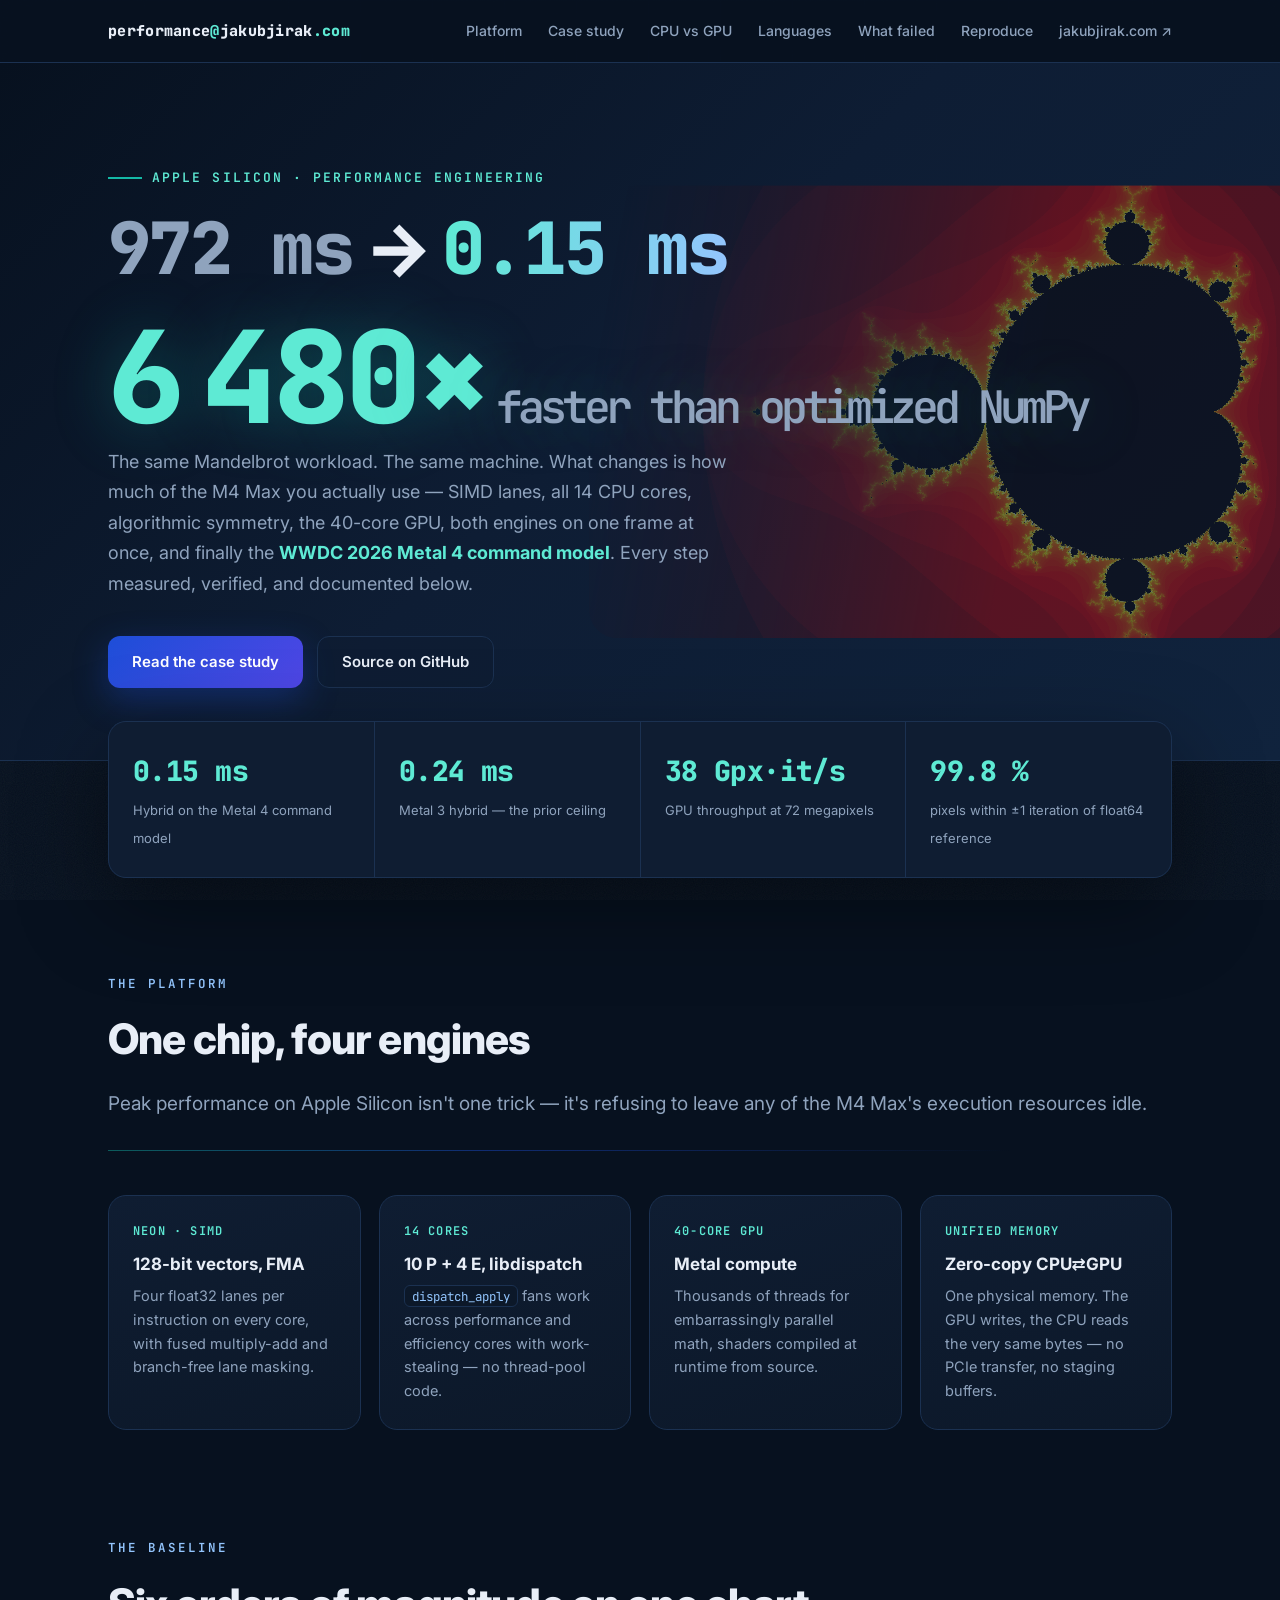
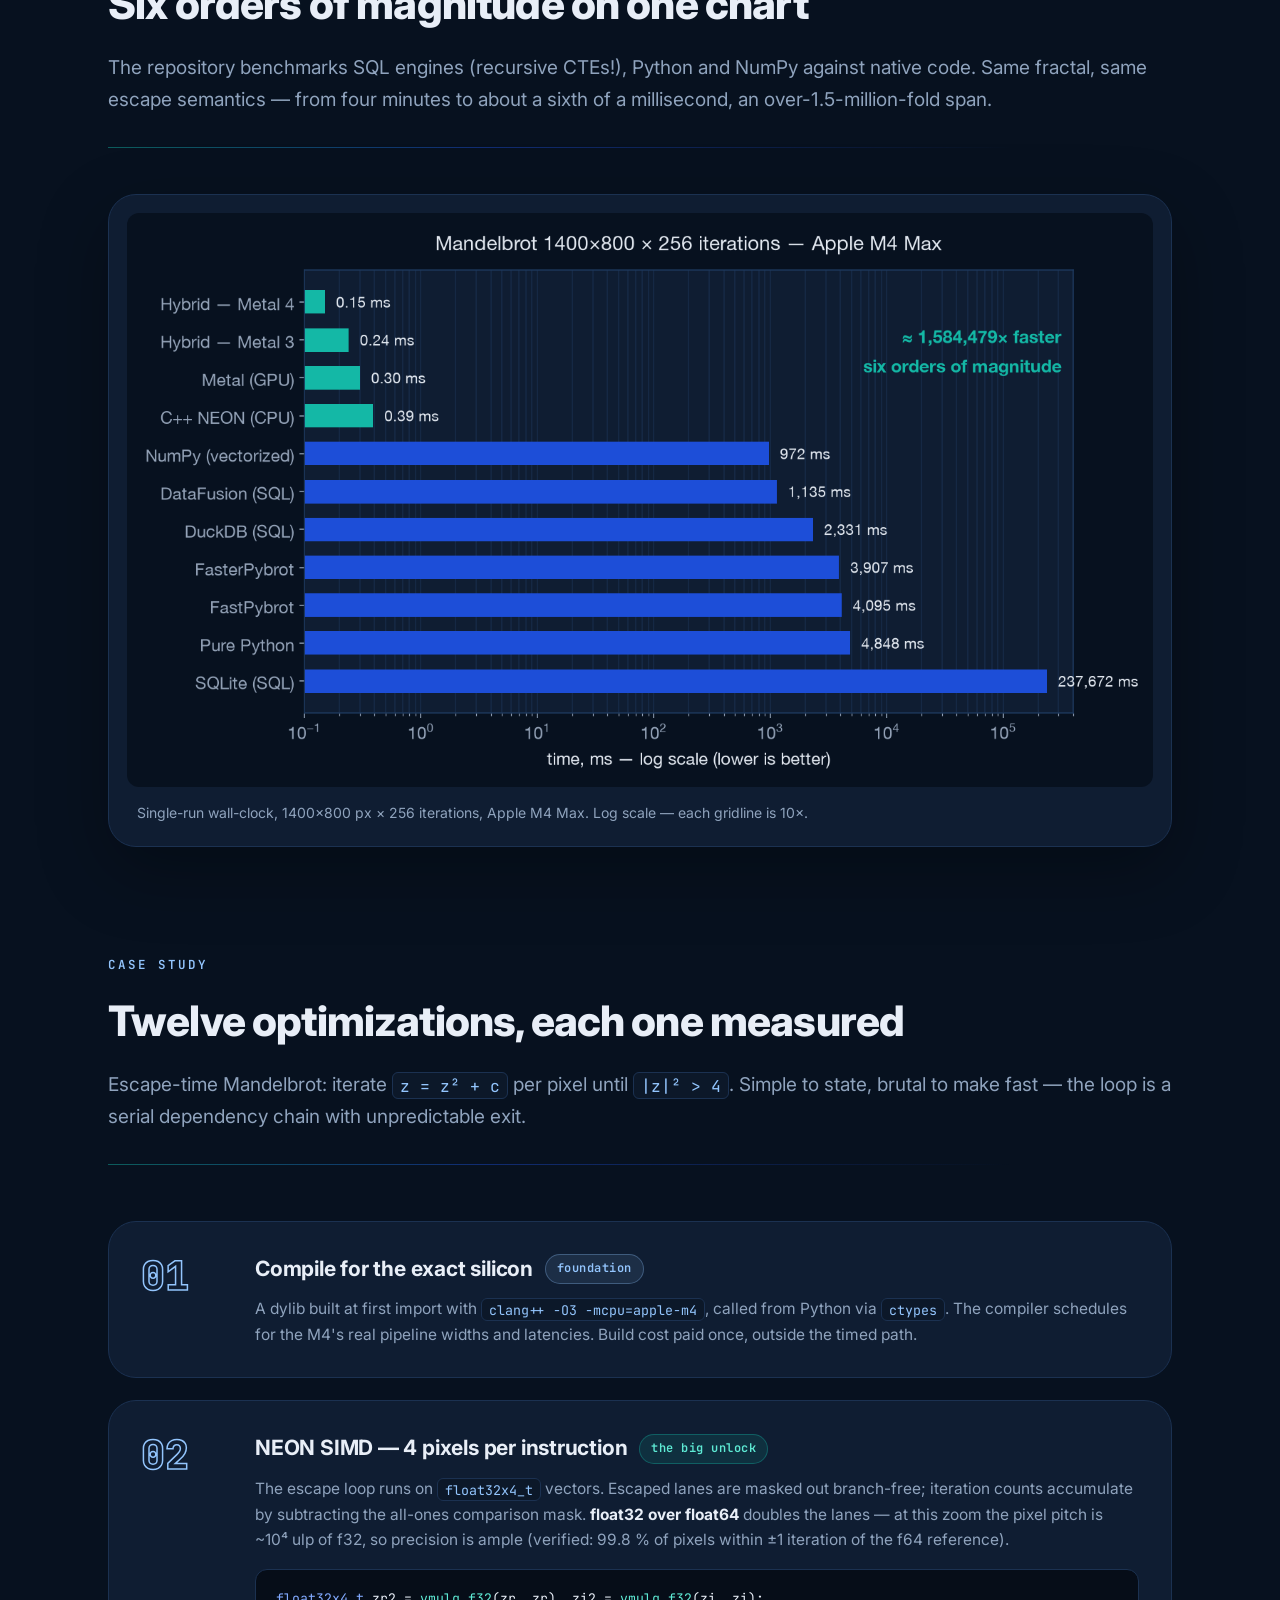
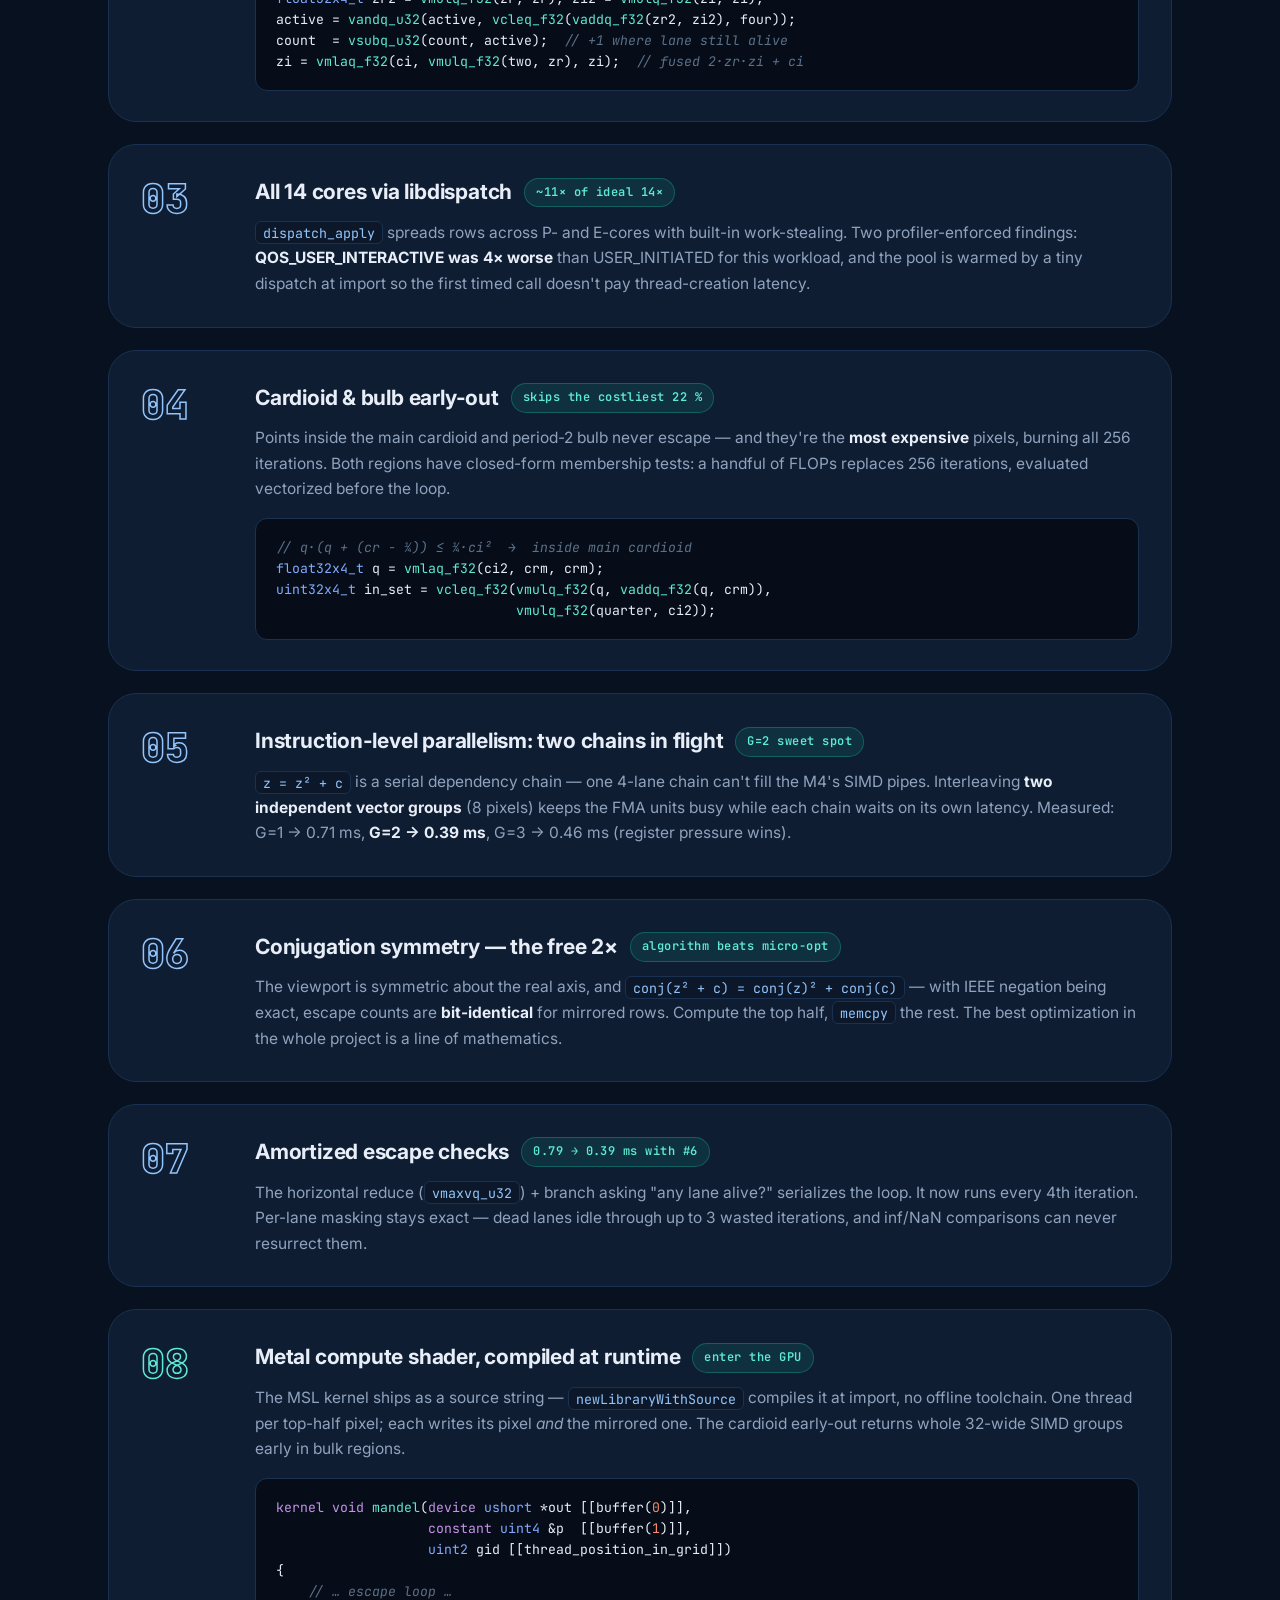
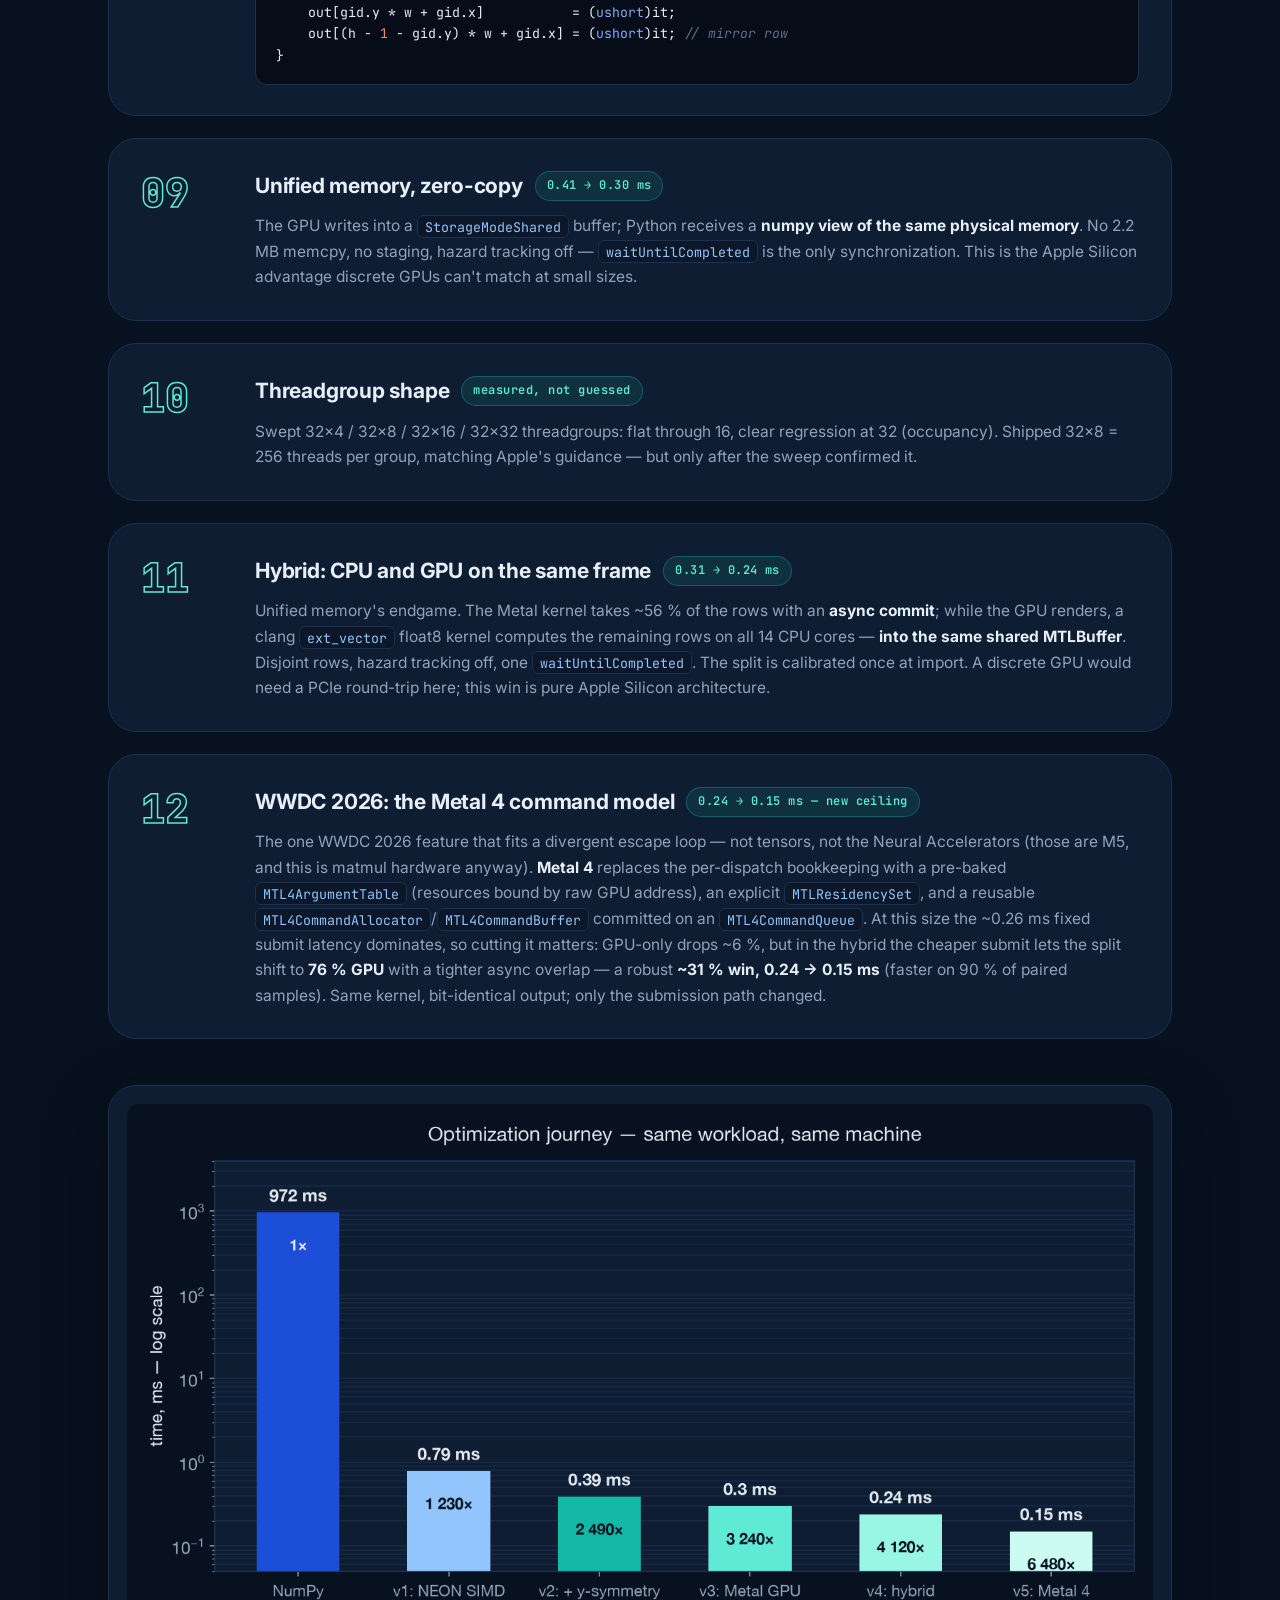
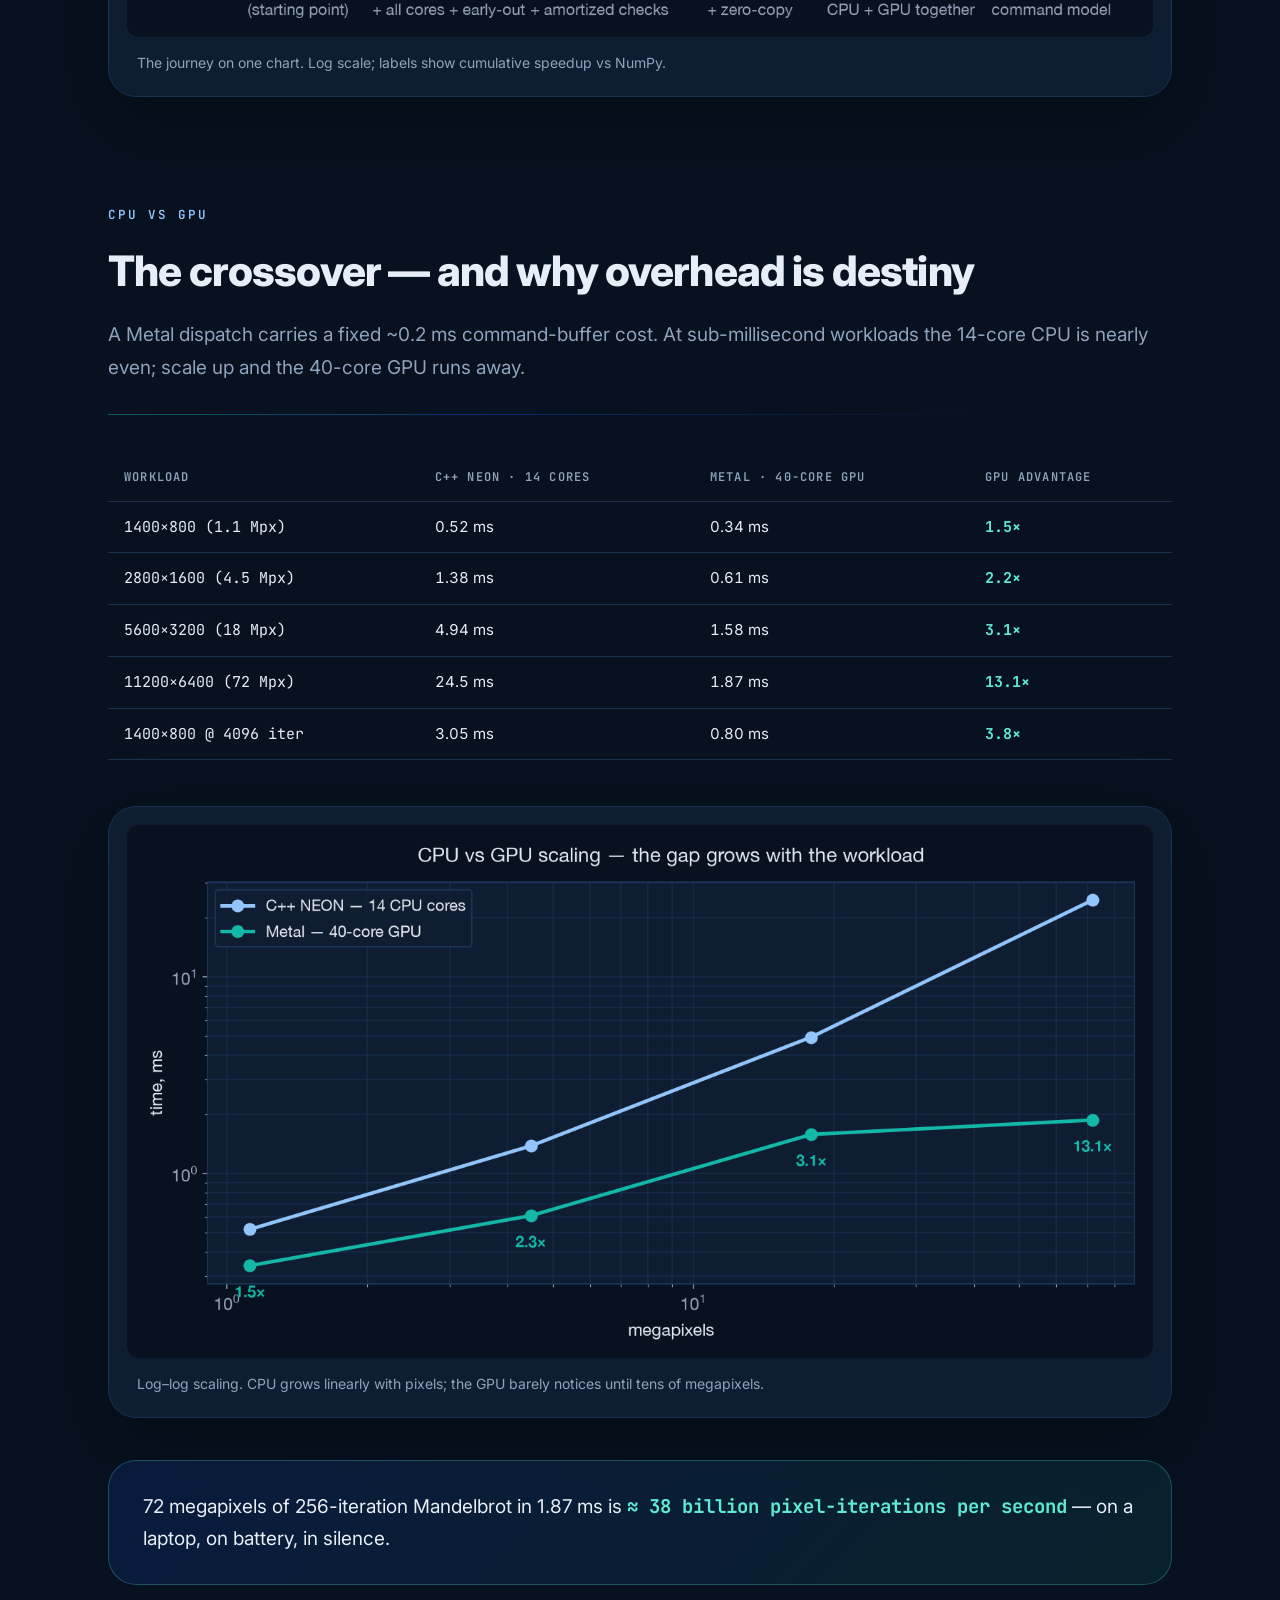
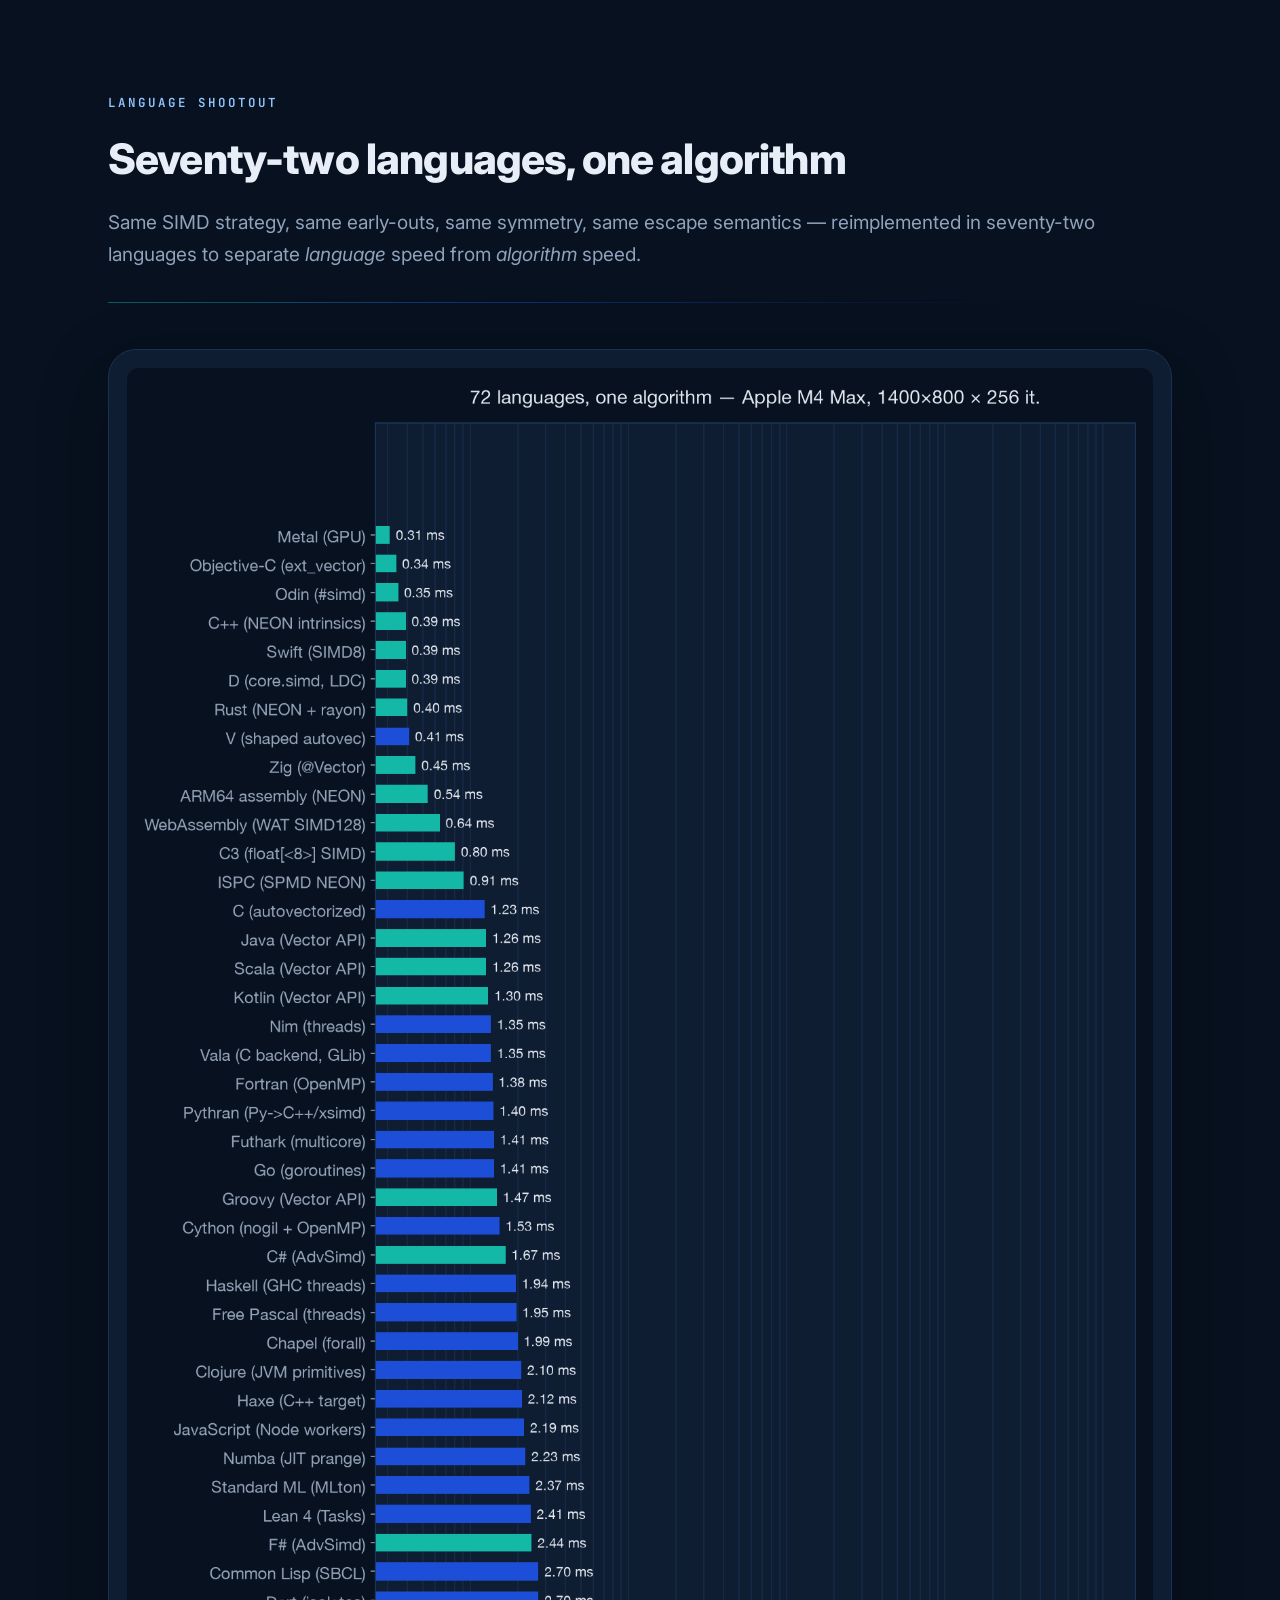
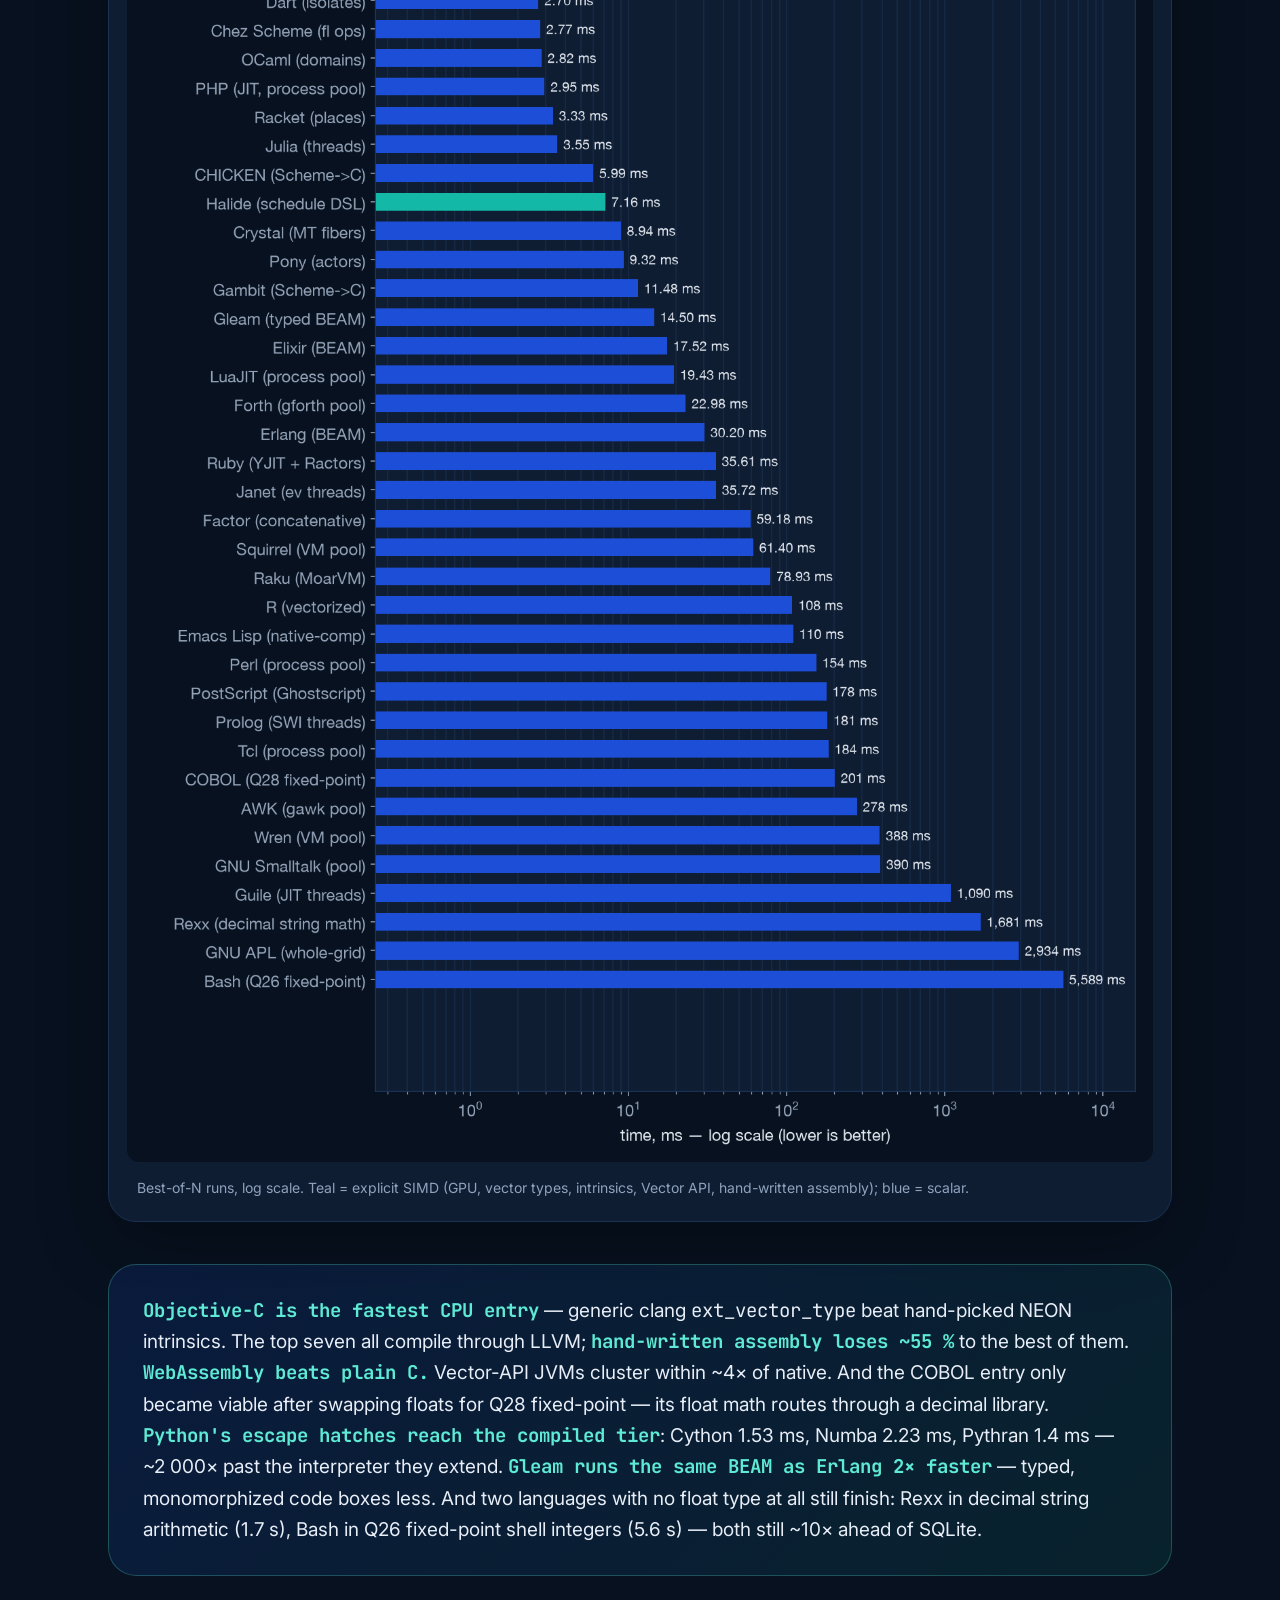
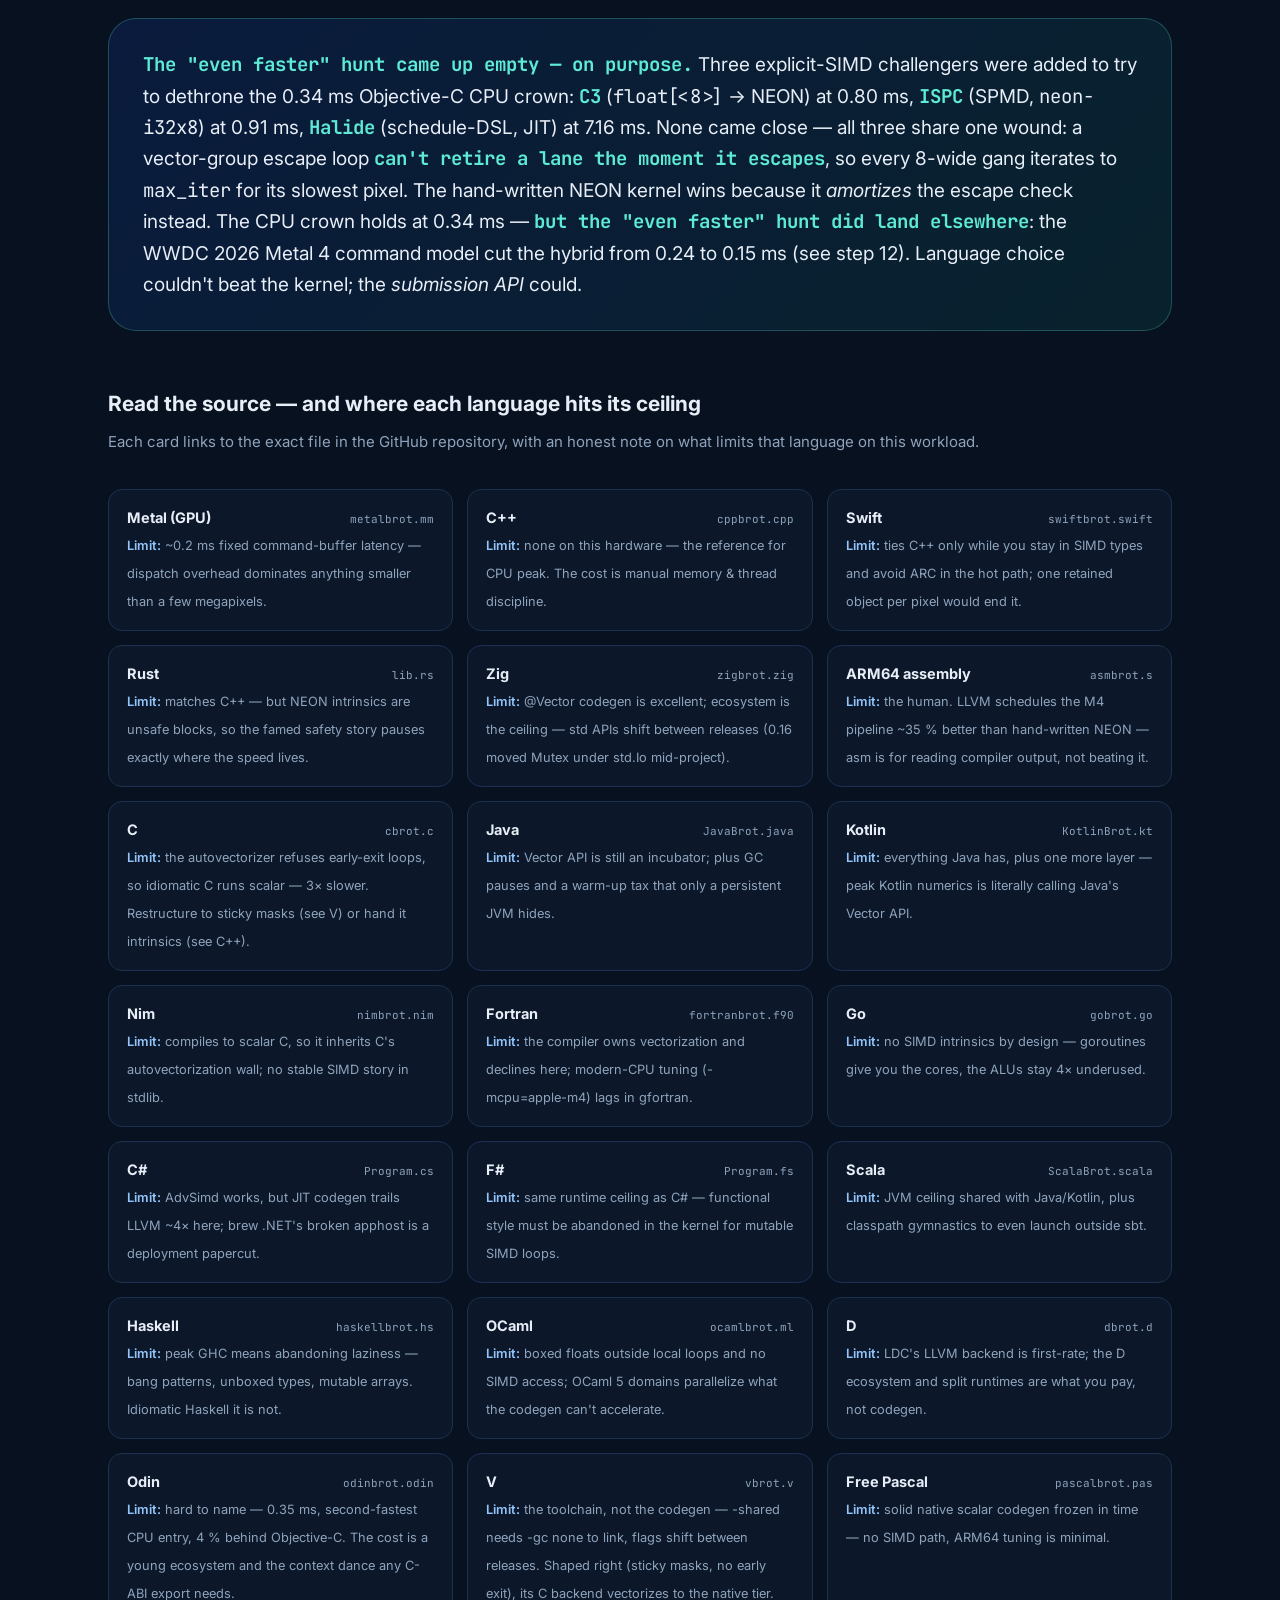
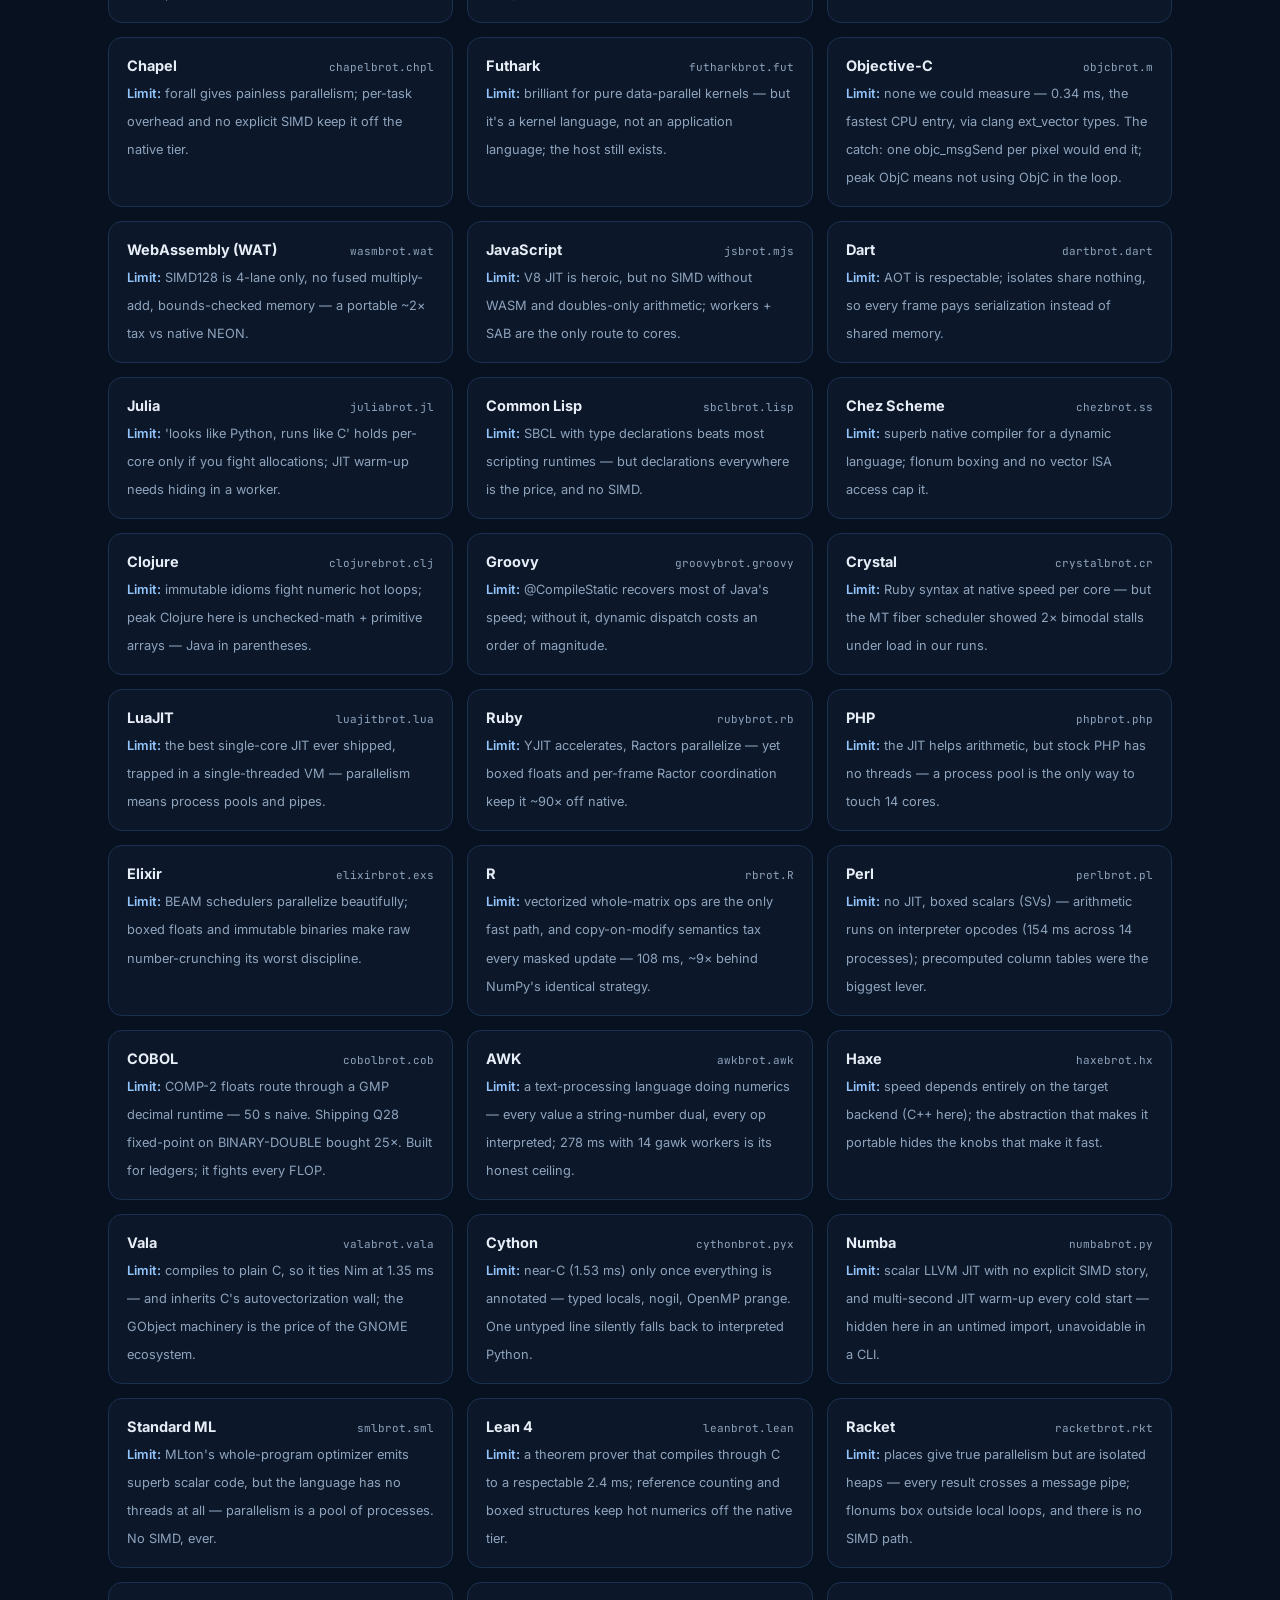
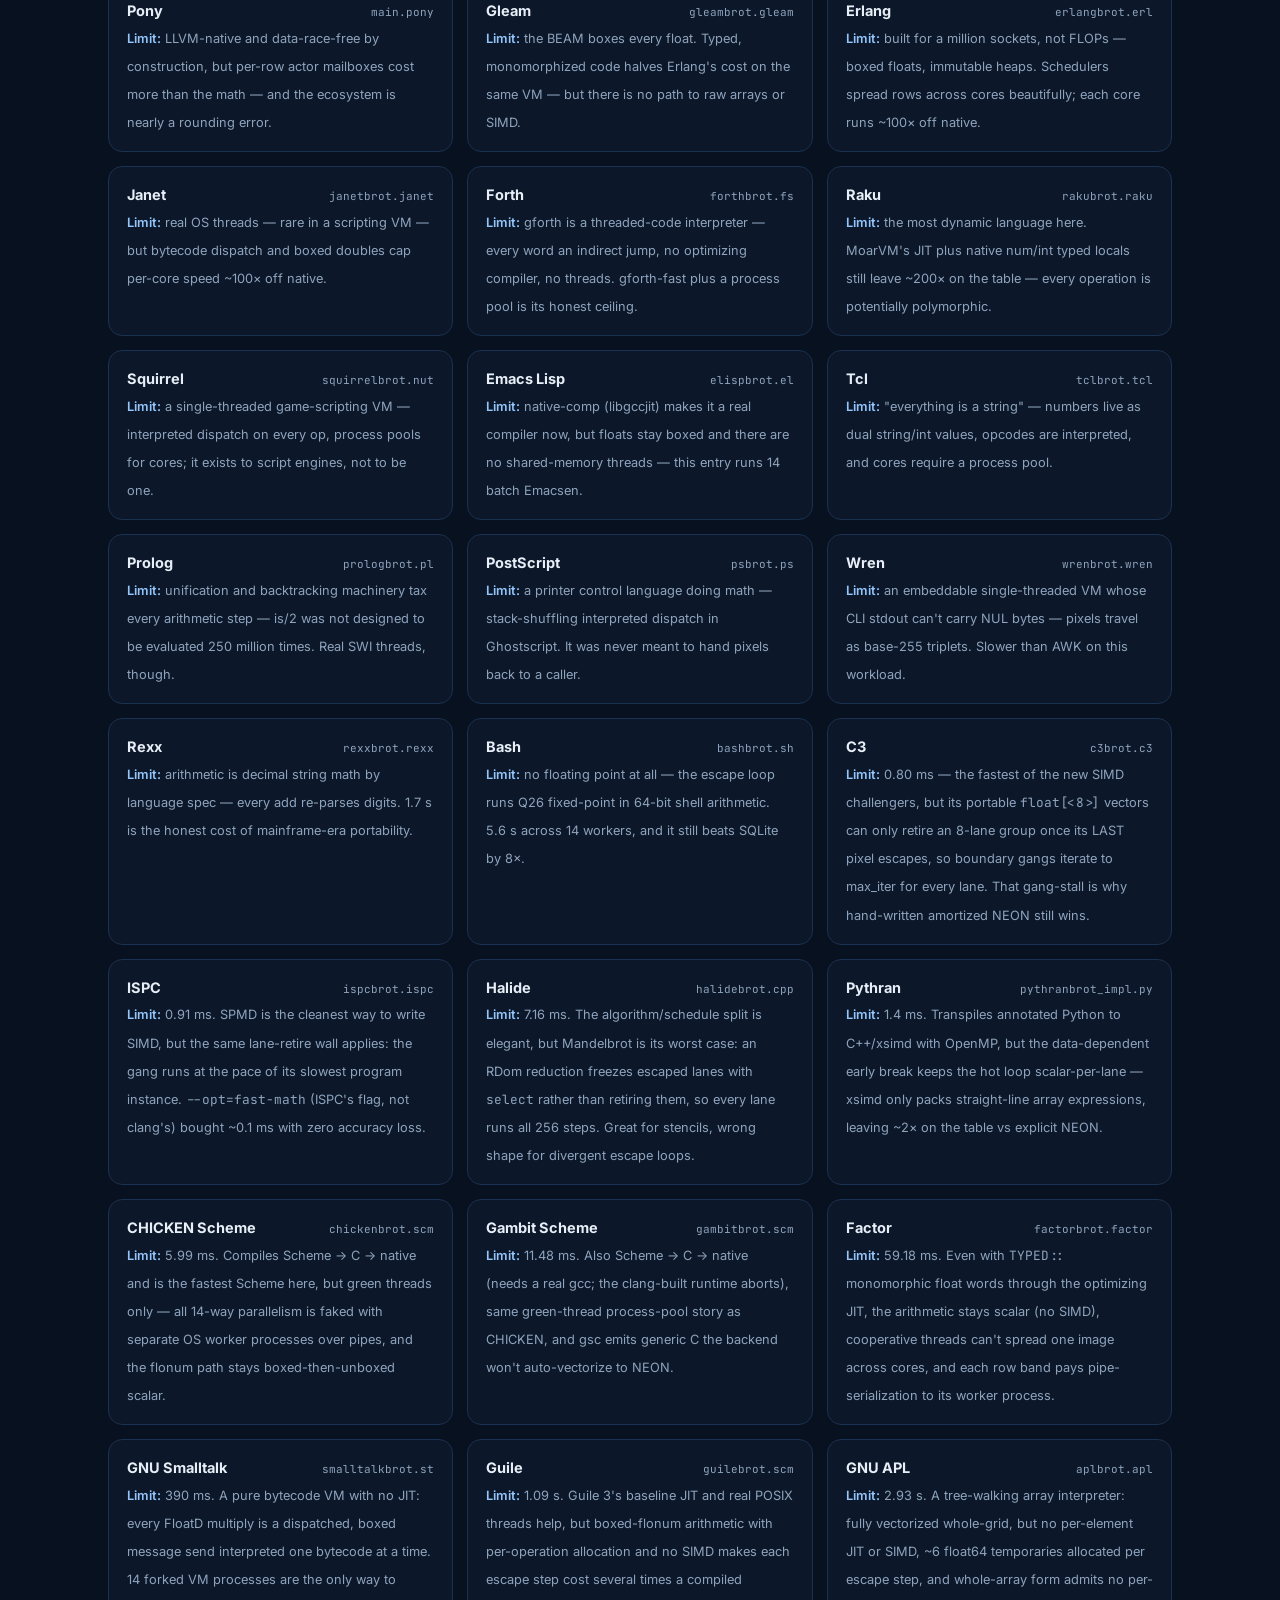
==== commit ffe4fed4: "Case study heading: Ten -> Twelve optimizations (steps 11 hybrid + 12 Metal 4 added) Co-Authored-By:" ====
--- a/web/index.html
+++ b/web/index.html
@@ -345,7 +345,7 @@
     <p class="lede reveal">The repository benchmarks SQL engines (recursive CTEs!), Python and NumPy against native code.
       Same fractal, same escape semantics — from four minutes to about a sixth of a millisecond, an over-1.5-million-fold span.</p>
     <figure class="chart reveal">
-      <img src="assets/chart-ladder.png" alt="Benchmark ladder: SQLite ~4 min single-run down to the Metal 4 hybrid at 0.15 ms, log scale spanning over six orders of magnitude" loading="lazy">
+      <img src="assets/chart-ladder.png?v=metal4" alt="Benchmark ladder: SQLite ~4 min single-run down to the Metal 4 hybrid at 0.15 ms, log scale spanning over six orders of magnitude" loading="lazy">
       <figcaption>Single-run wall-clock, 1400×800 px × 256 iterations, Apple M4 Max. Log scale — each gridline is 10×.</figcaption>
     </figure>
   </div>
@@ -354,7 +354,7 @@
 <section id="casestudy">
   <div class="wrap">
     <div class="kicker reveal">Case study</div>
-    <h2 class="reveal">Ten optimizations, each one measured</h2>
+    <h2 class="reveal">Twelve optimizations, each one measured</h2>
     <p class="lede reveal">Escape-time Mandelbrot: iterate <code>z = z² + c</code> per pixel until <code>|z|² &gt; 4</code>.
       Simple to state, brutal to make fast — the loop is a serial dependency chain with unpredictable exit.</p>
 
@@ -505,7 +505,7 @@
     </div>
 
     <figure class="chart reveal">
-      <img src="assets/chart-journey.png" alt="Optimization journey: NumPy 972 ms, v1 NEON 0.79 ms, v2 symmetry 0.39 ms, v3 Metal GPU 0.30 ms" loading="lazy">
+      <img src="assets/chart-journey.png?v=metal4" alt="Optimization journey: NumPy 972 ms, v1 NEON 0.79 ms, v2 symmetry 0.39 ms, v3 Metal GPU 0.30 ms, v4 hybrid 0.24 ms, v5 Metal 4 0.15 ms" loading="lazy">
       <figcaption>The journey on one chart. Log scale; labels show cumulative speedup vs NumPy.</figcaption>
     </figure>
   </div>
@@ -528,7 +528,7 @@
       </tbody>
     </table>
     <figure class="chart reveal">
-      <img src="assets/chart-scaling.png" alt="CPU vs GPU scaling chart, log-log, gap grows with workload size" loading="lazy">
+      <img src="assets/chart-scaling.png?v=metal4" alt="CPU vs GPU scaling chart, log-log, gap grows with workload size" loading="lazy">
       <figcaption>Log–log scaling. CPU grows linearly with pixels; the GPU barely notices until tens of megapixels.</figcaption>
     </figure>
     <div class="callout reveal">
@@ -545,7 +545,7 @@
     <p class="lede reveal">Same SIMD strategy, same early-outs, same symmetry, same escape semantics —
       reimplemented in seventy-two languages to separate <i>language</i> speed from <i>algorithm</i> speed.</p>
     <figure class="chart reveal">
-      <img src="assets/chart-languages.png" alt="Language shootout, 72 languages from Metal 0.31 ms to Bash 5.6 s, log scale" loading="lazy">
+      <img src="assets/chart-languages.png?v=metal4" alt="Language shootout, 72 languages from Metal 0.31 ms to Bash 5.6 s, log scale" loading="lazy">
       <figcaption>Best-of-N runs, log scale. Teal = explicit SIMD (GPU, vector types, intrinsics, Vector API, hand-written assembly); blue = scalar.</figcaption>
     </figure>
     <div class="callout reveal">
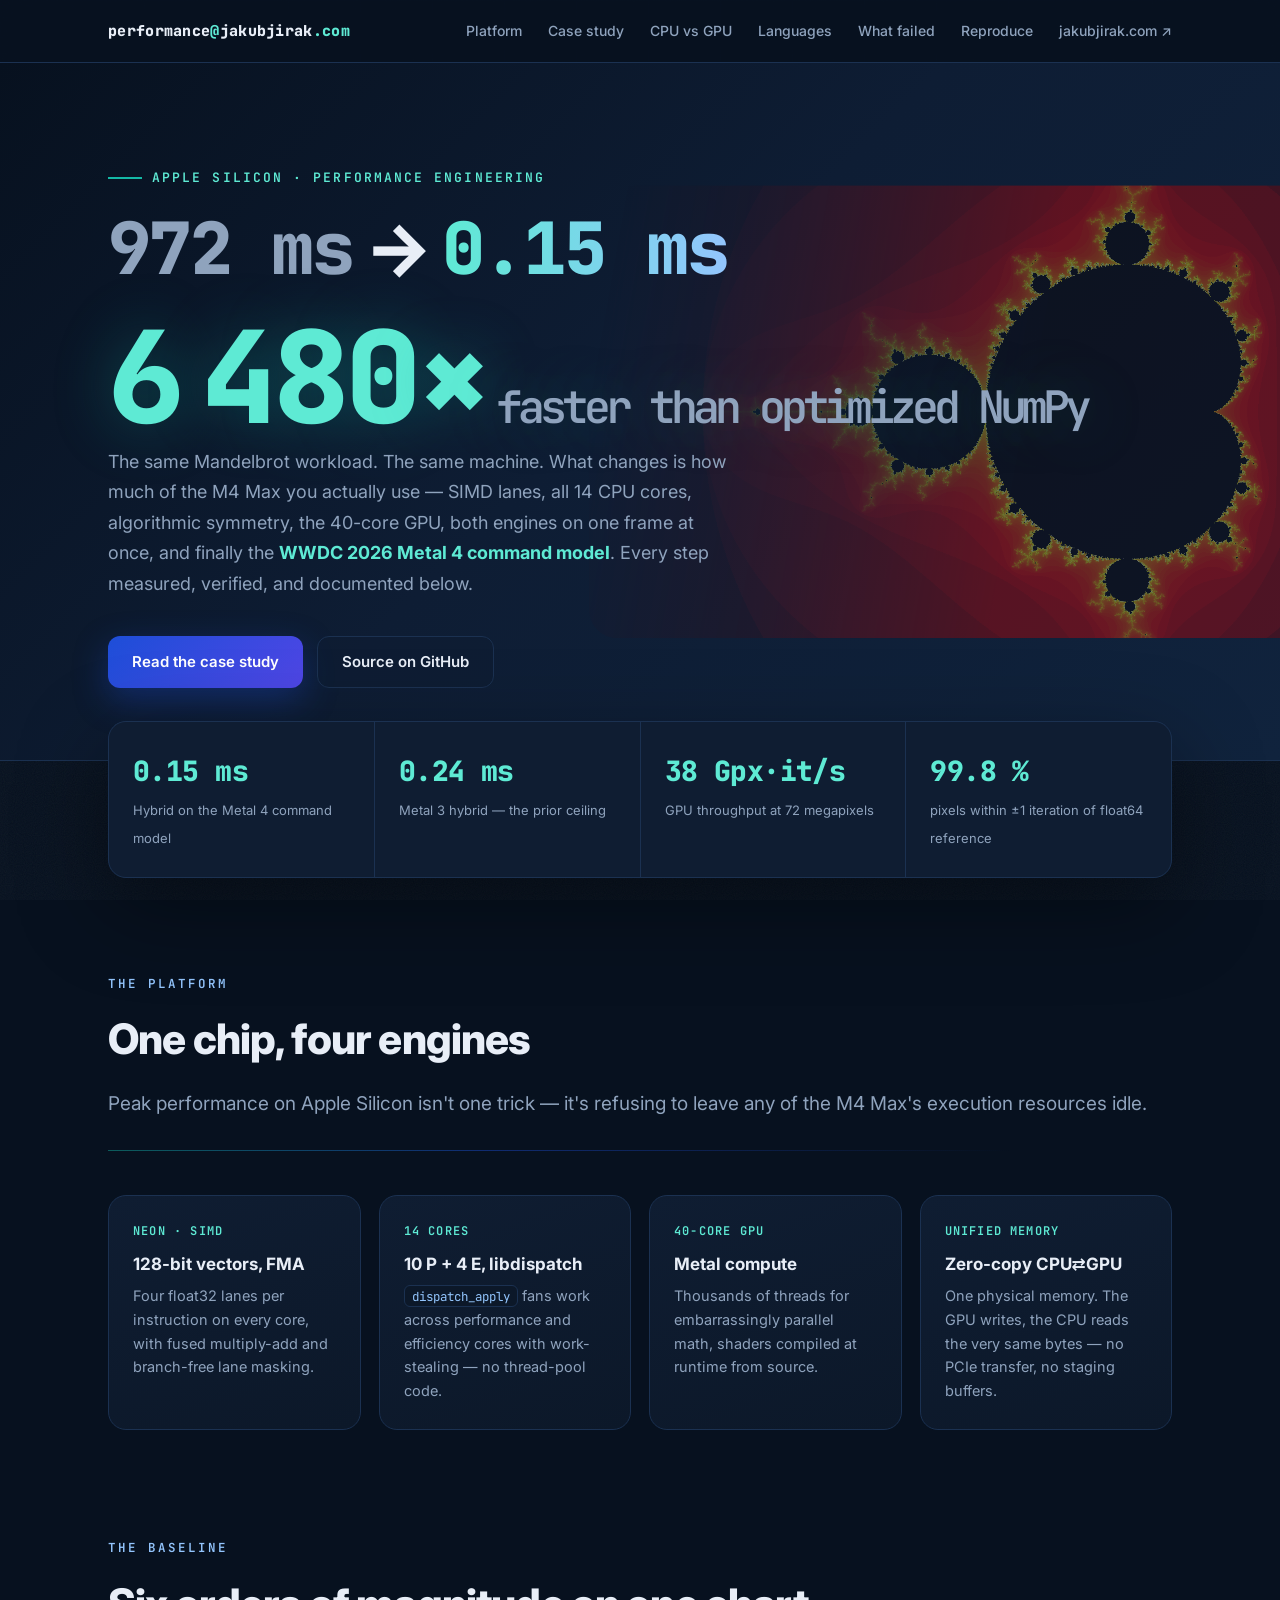
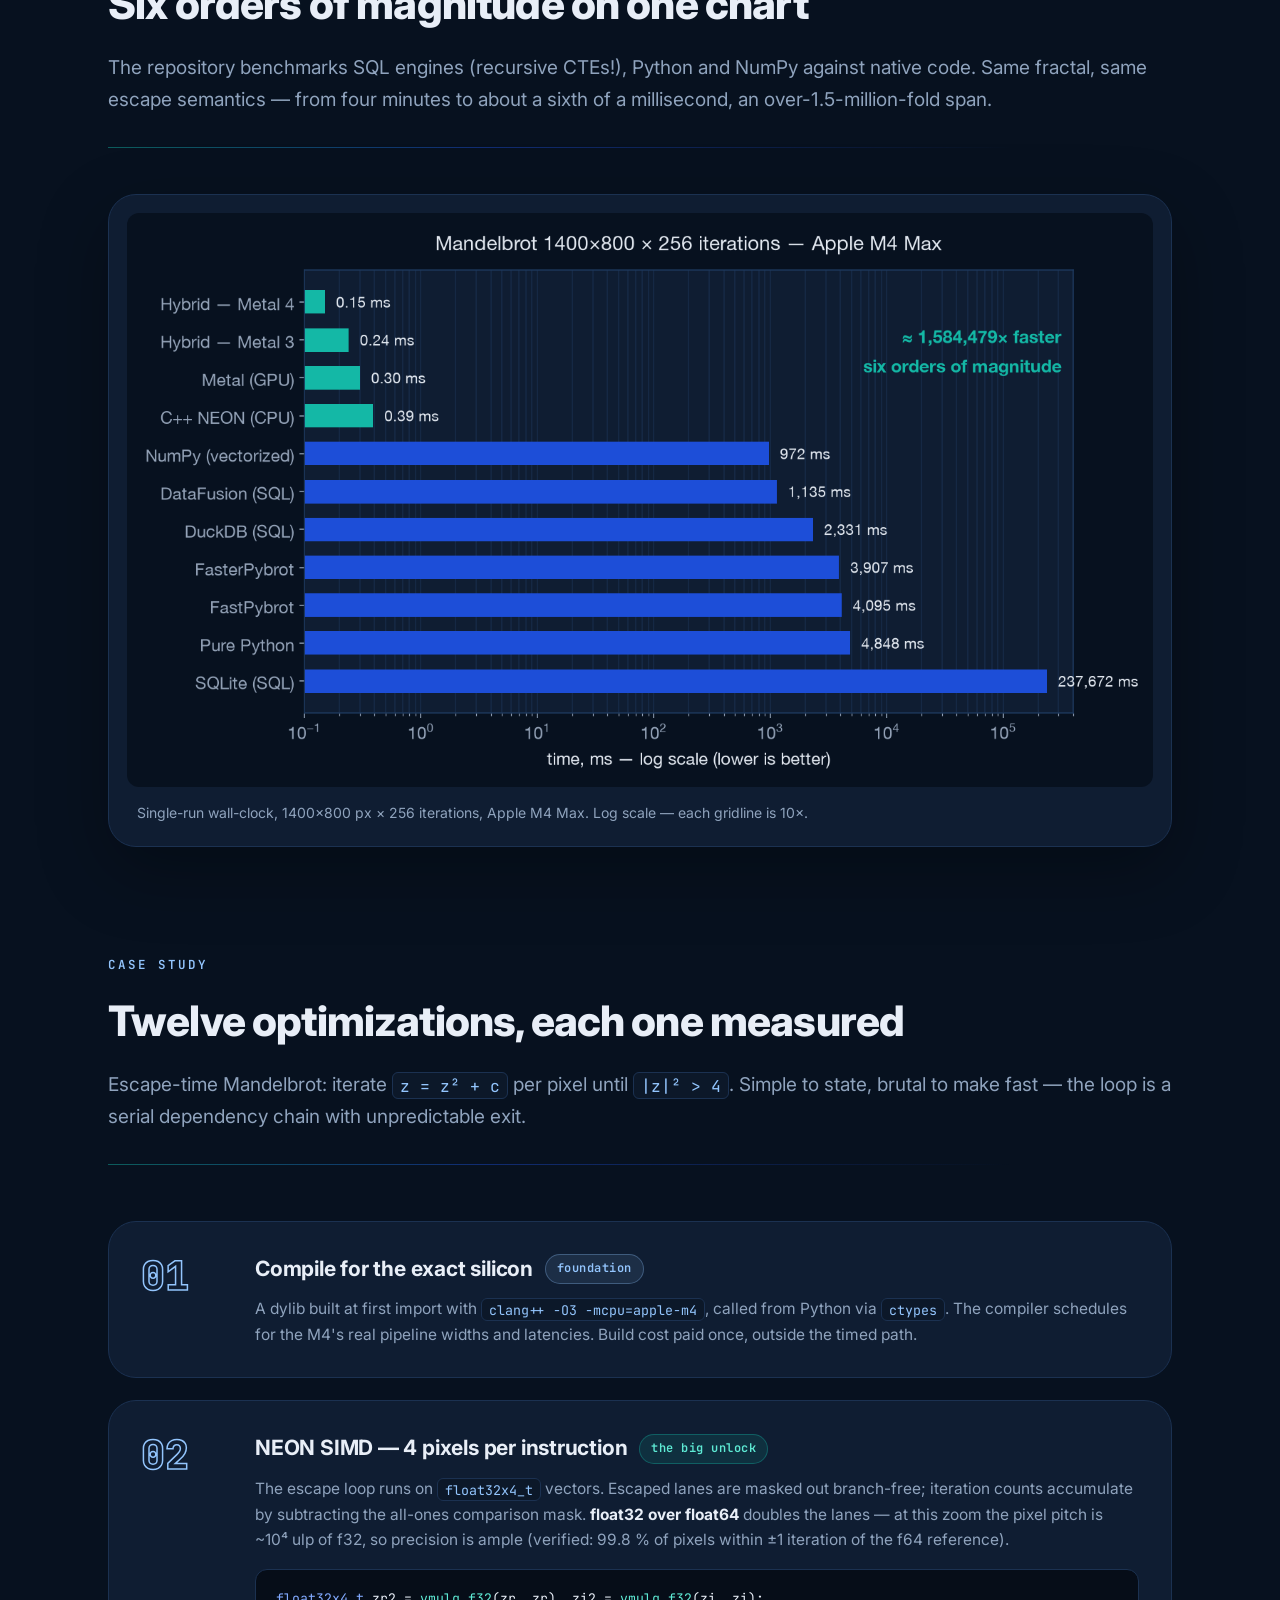
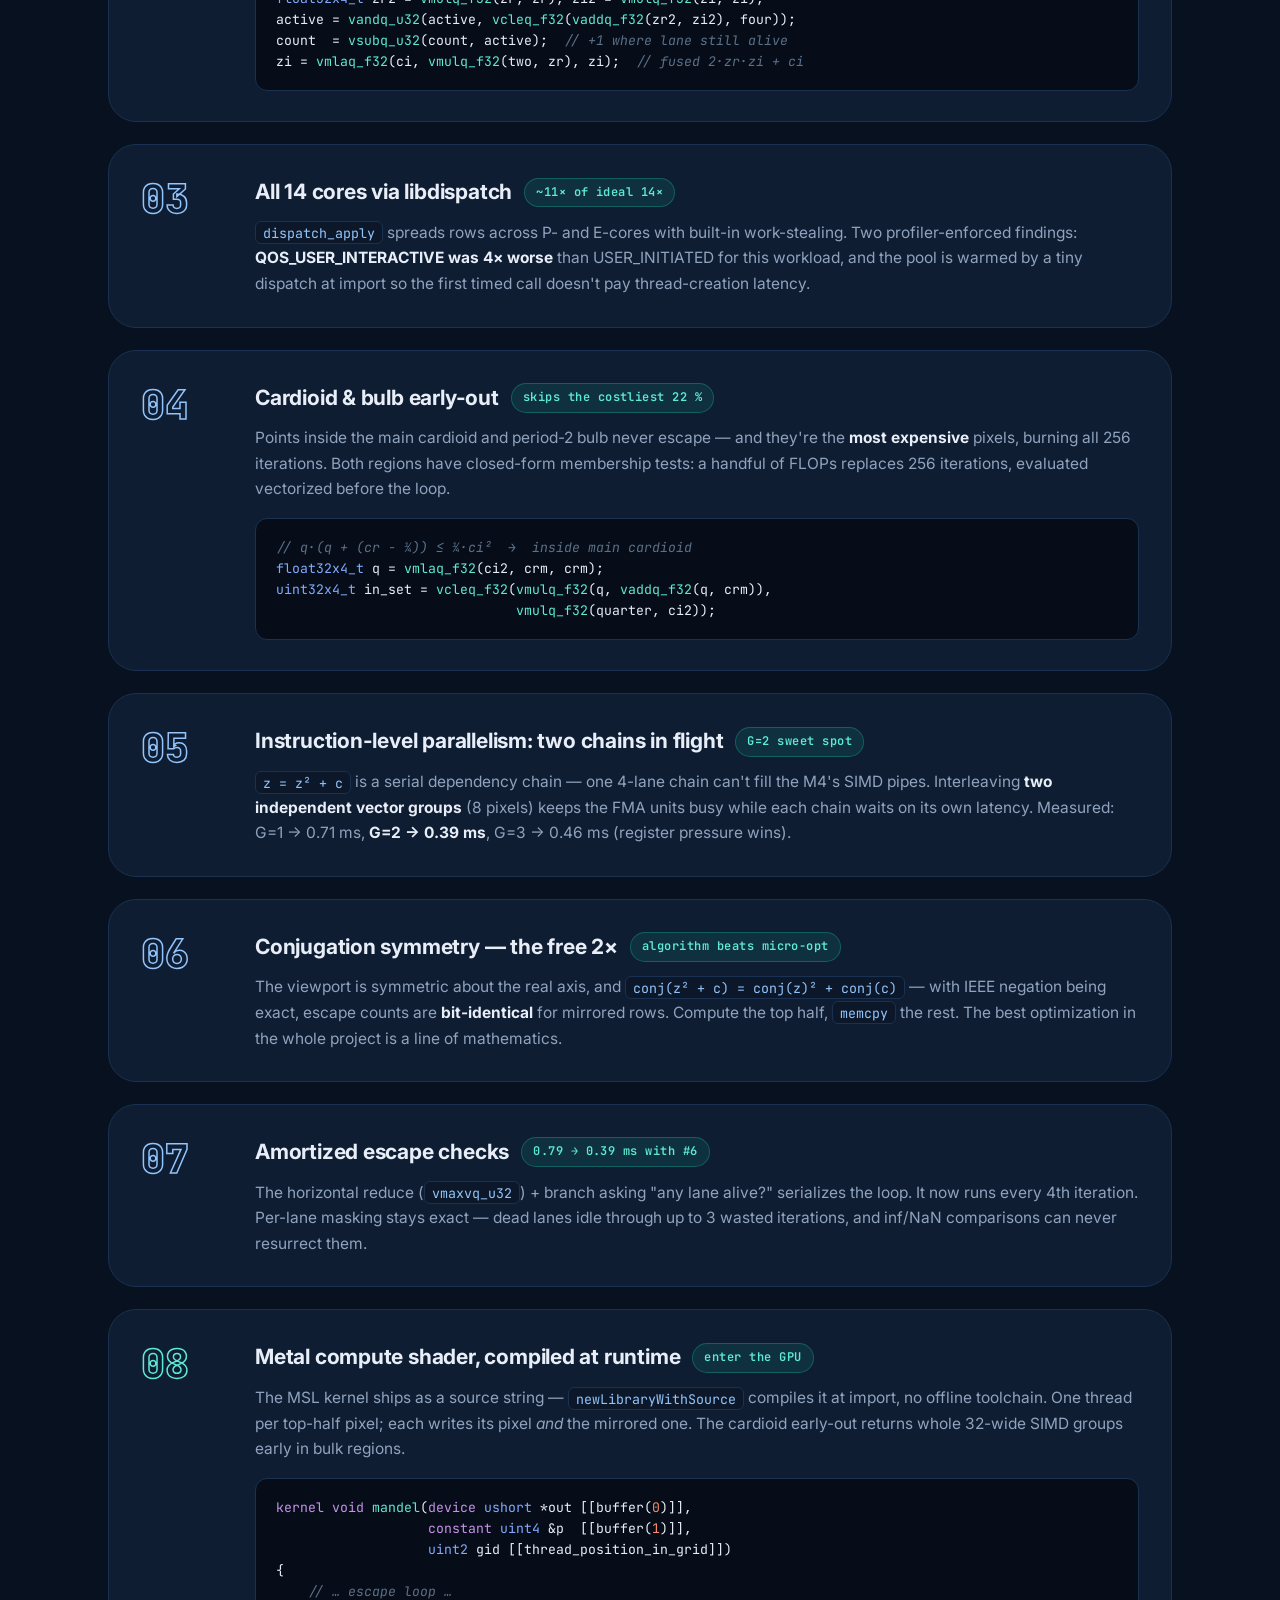
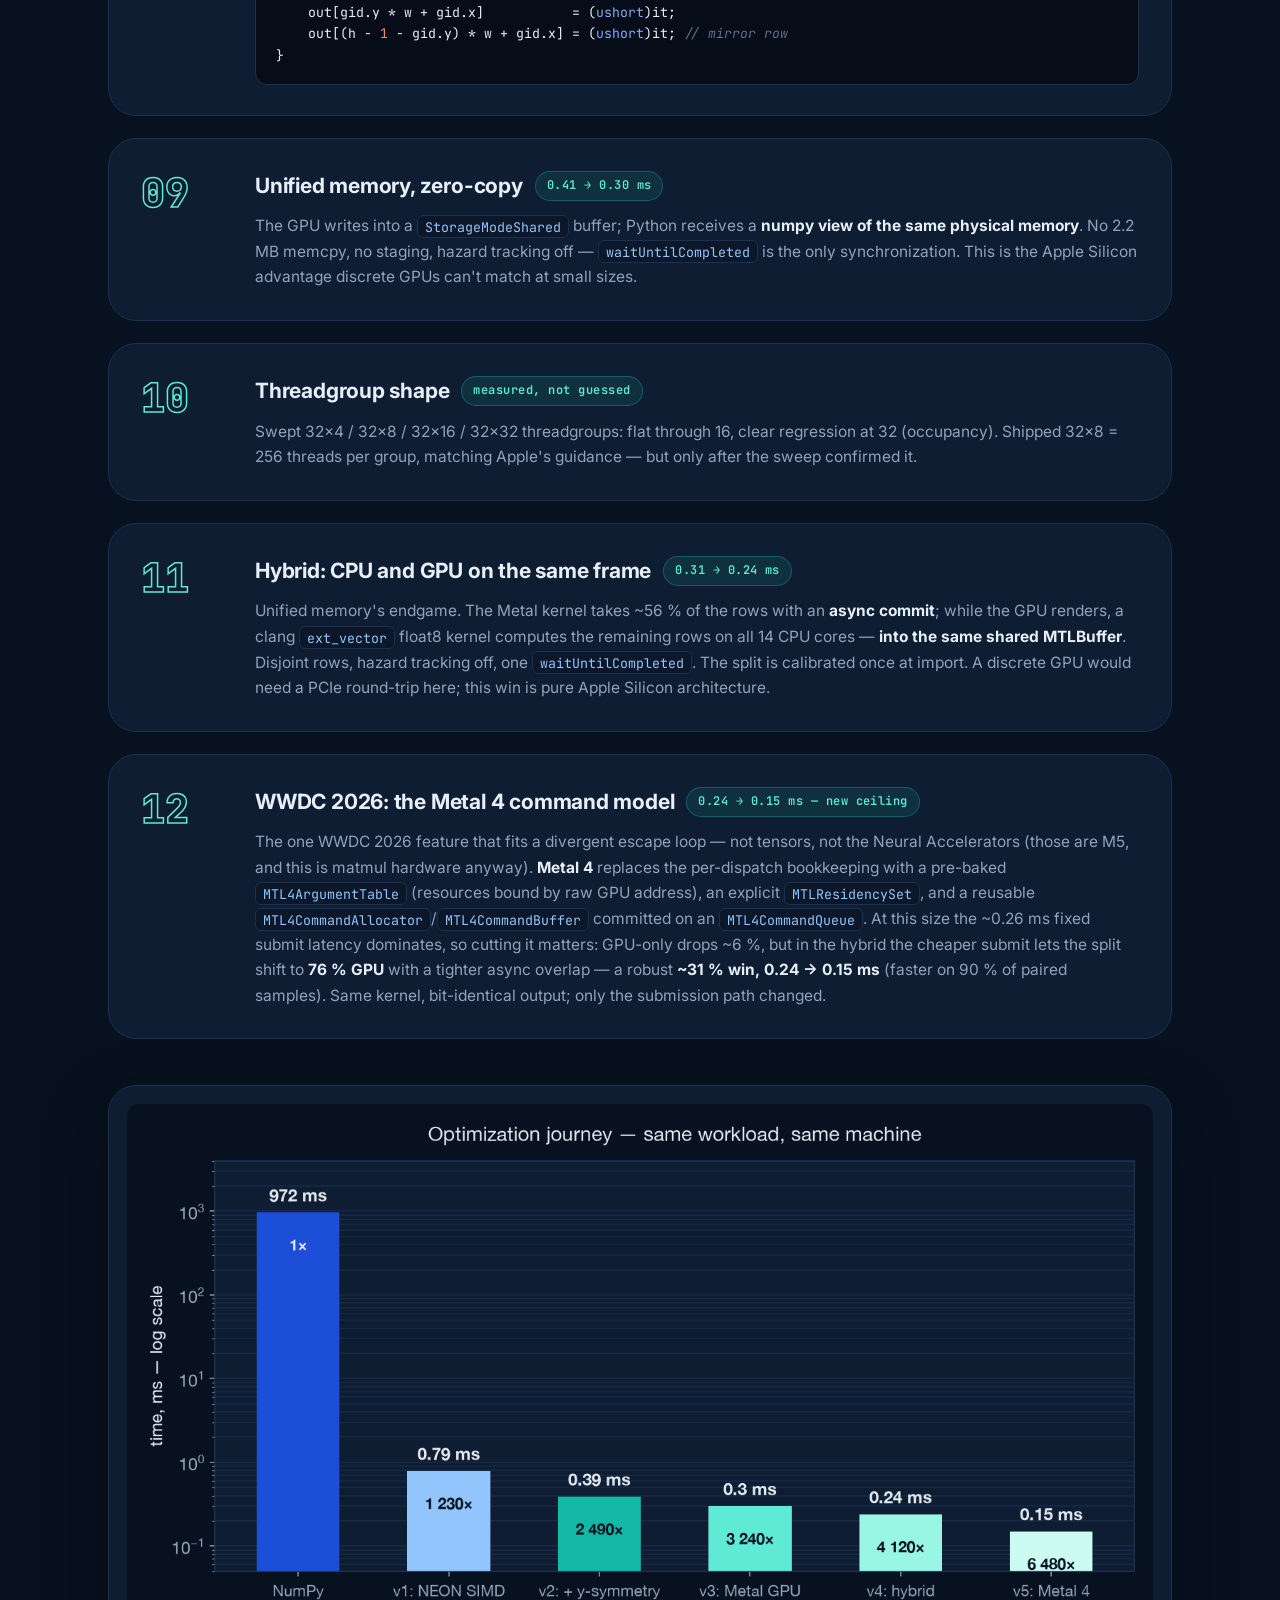
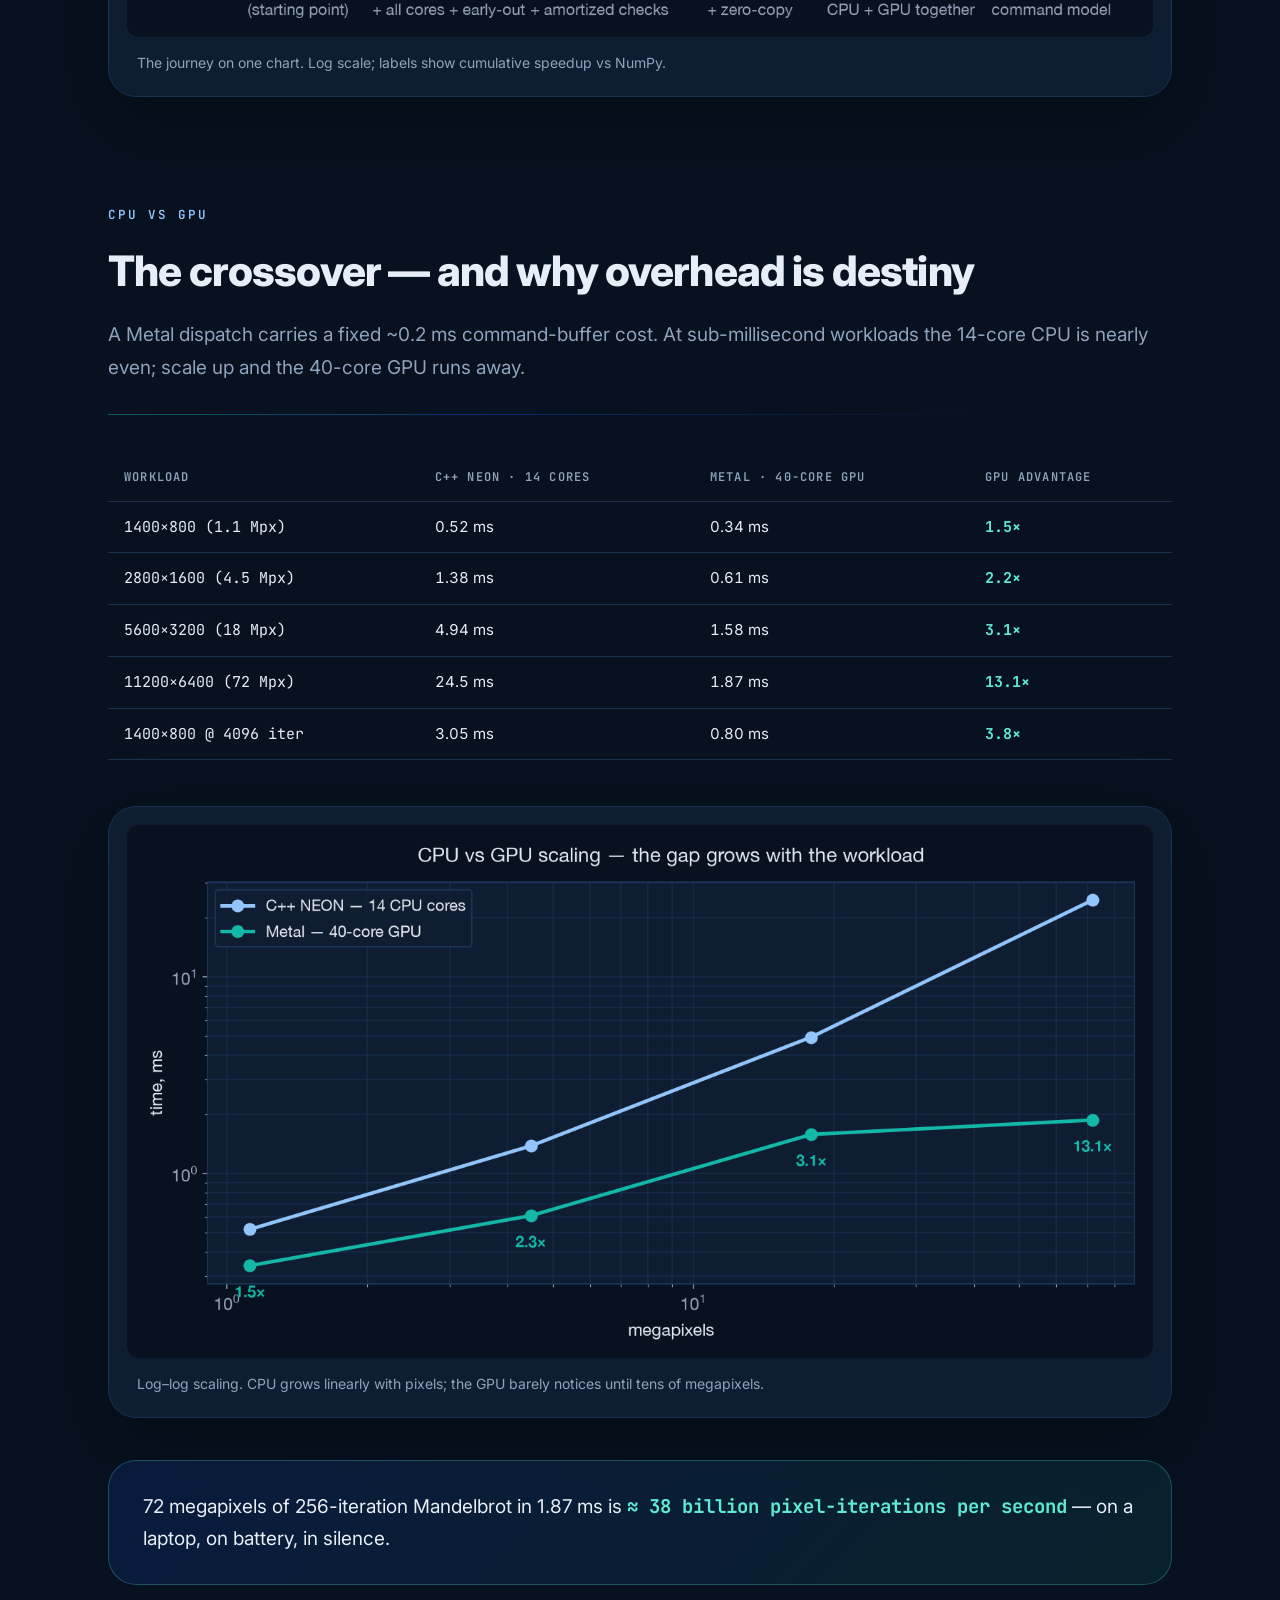
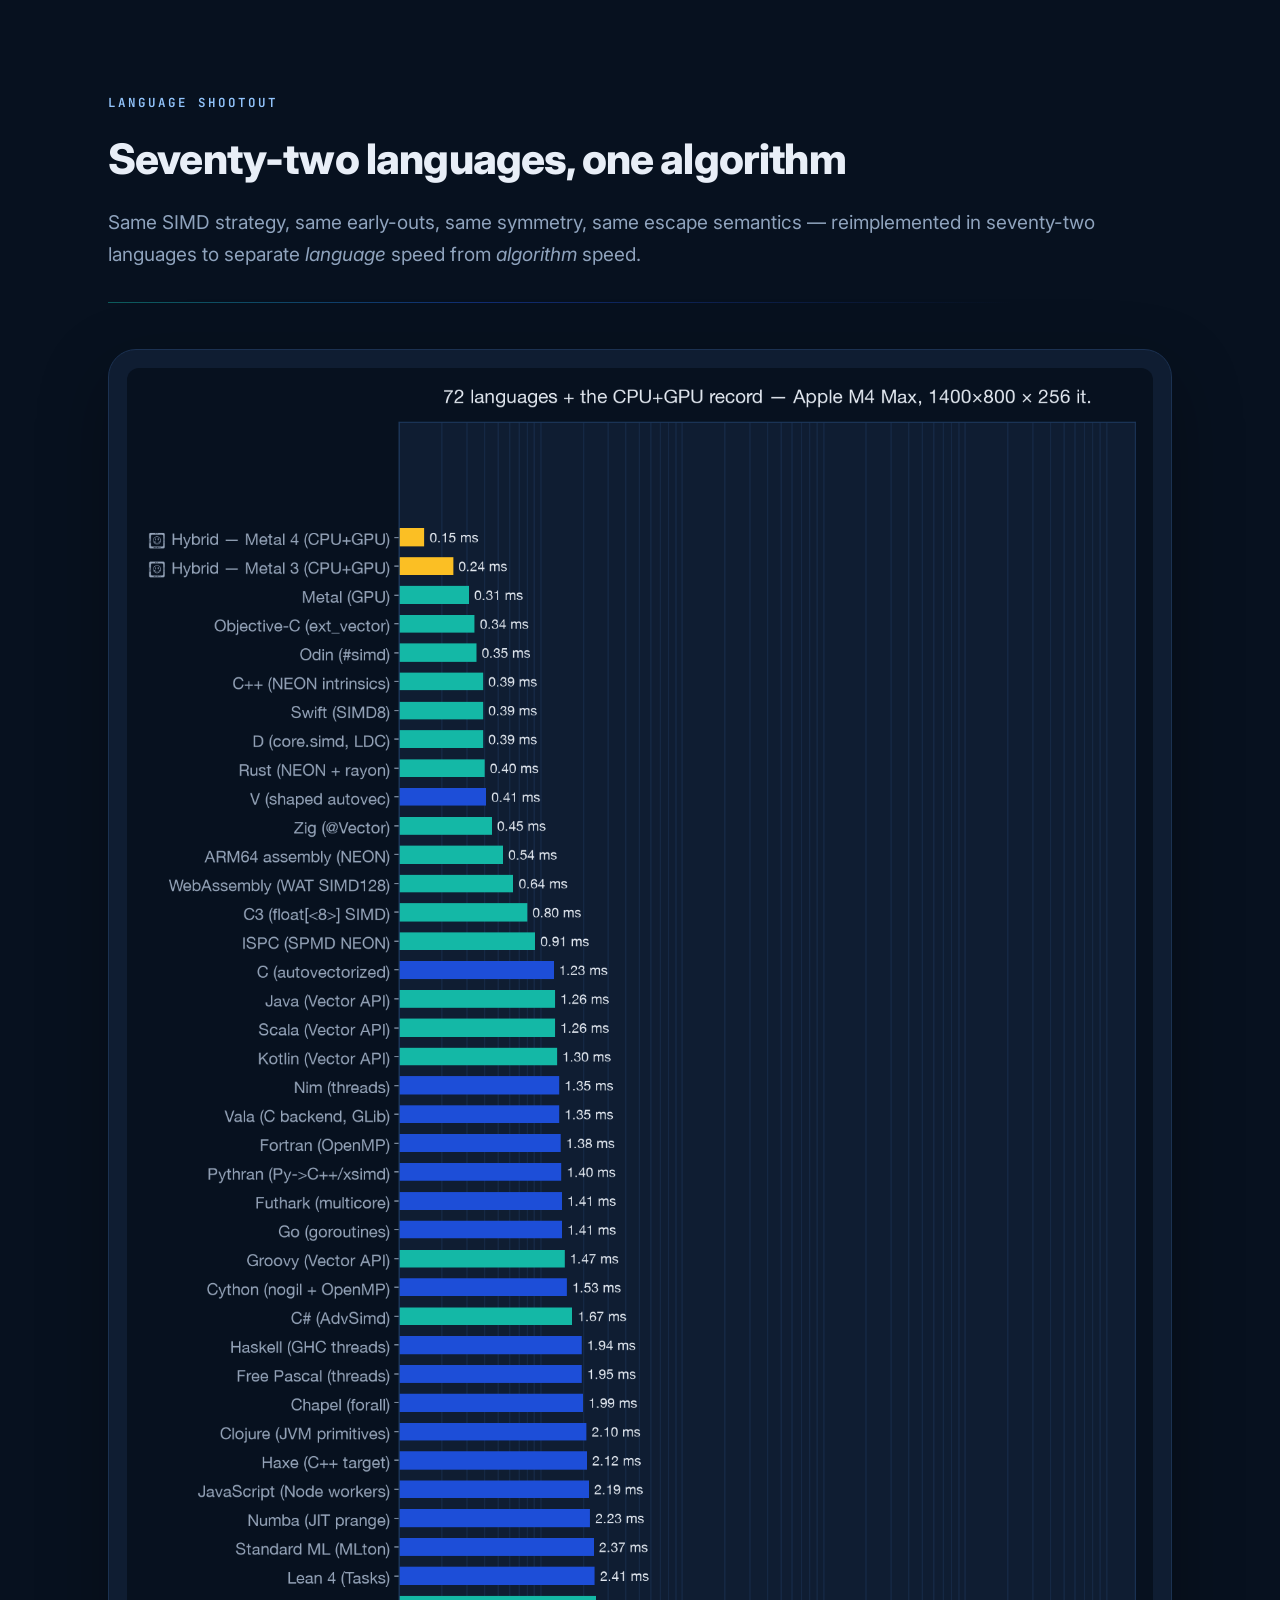
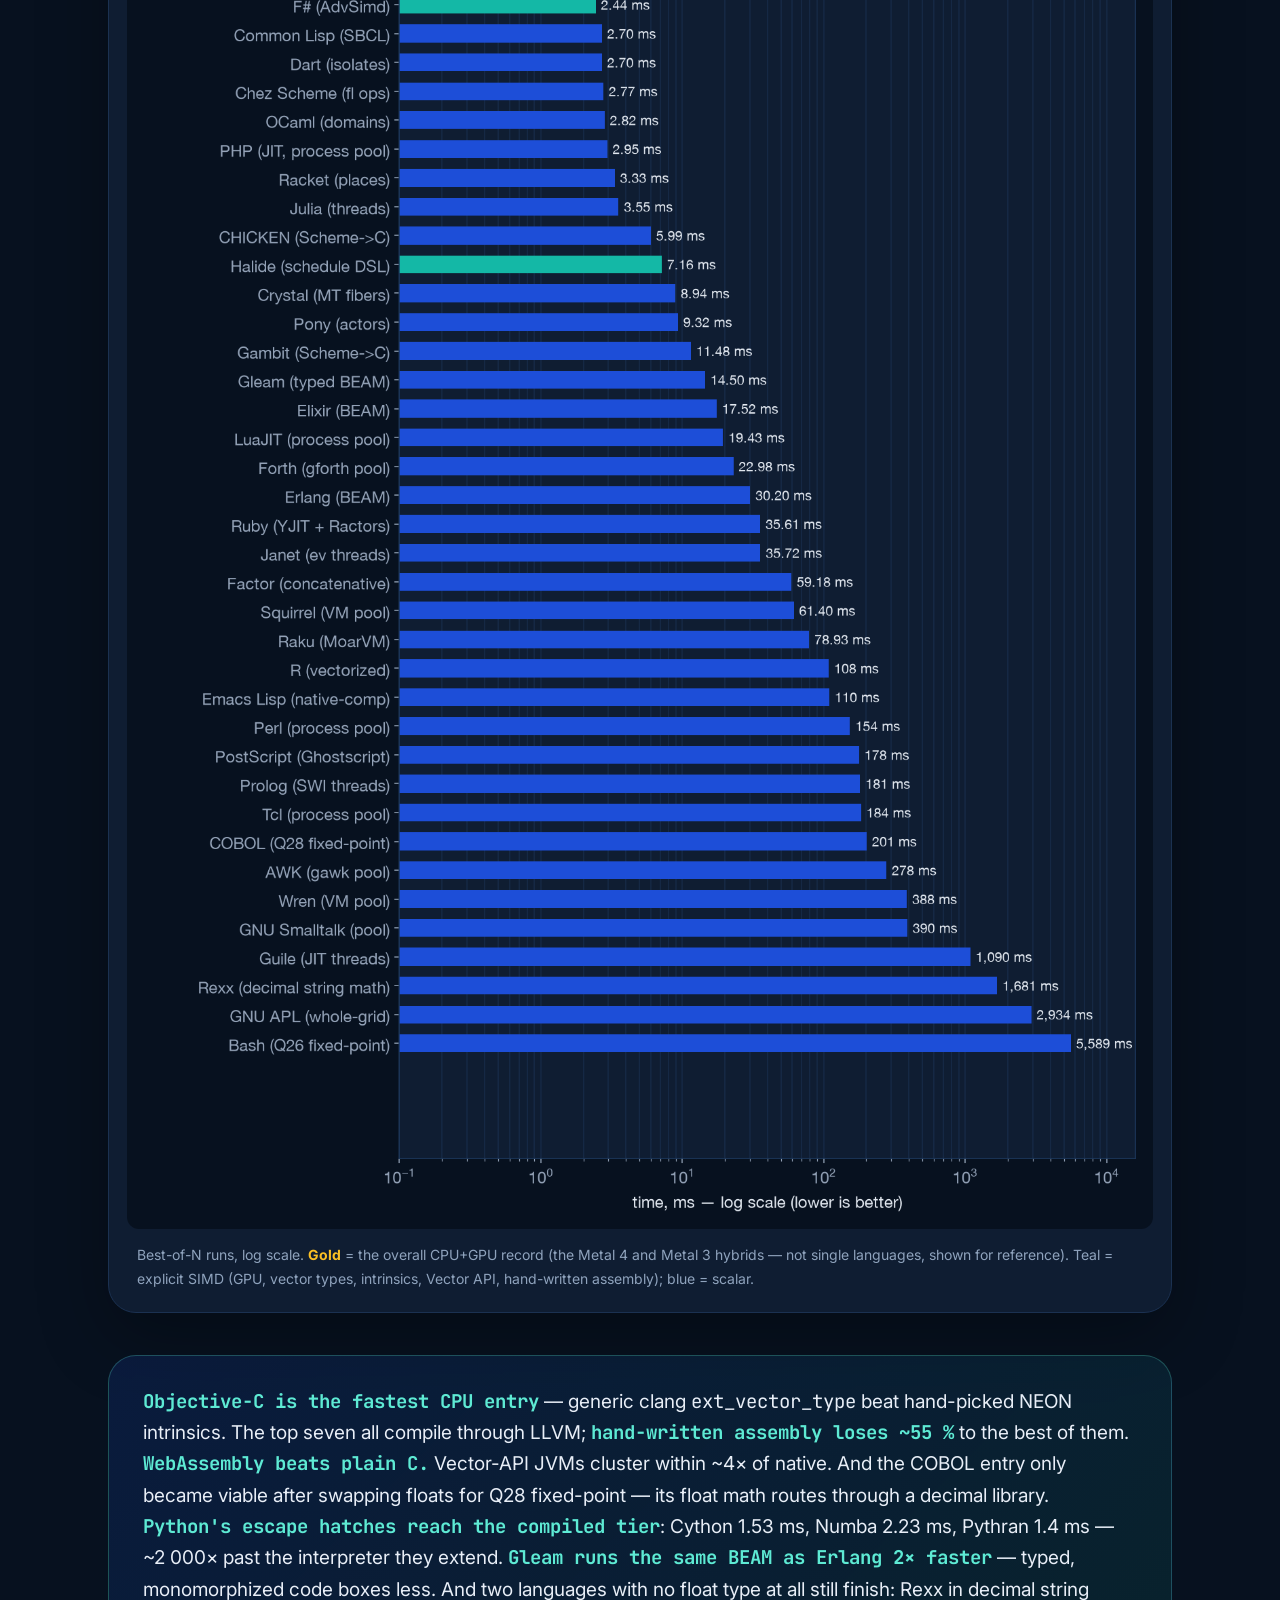
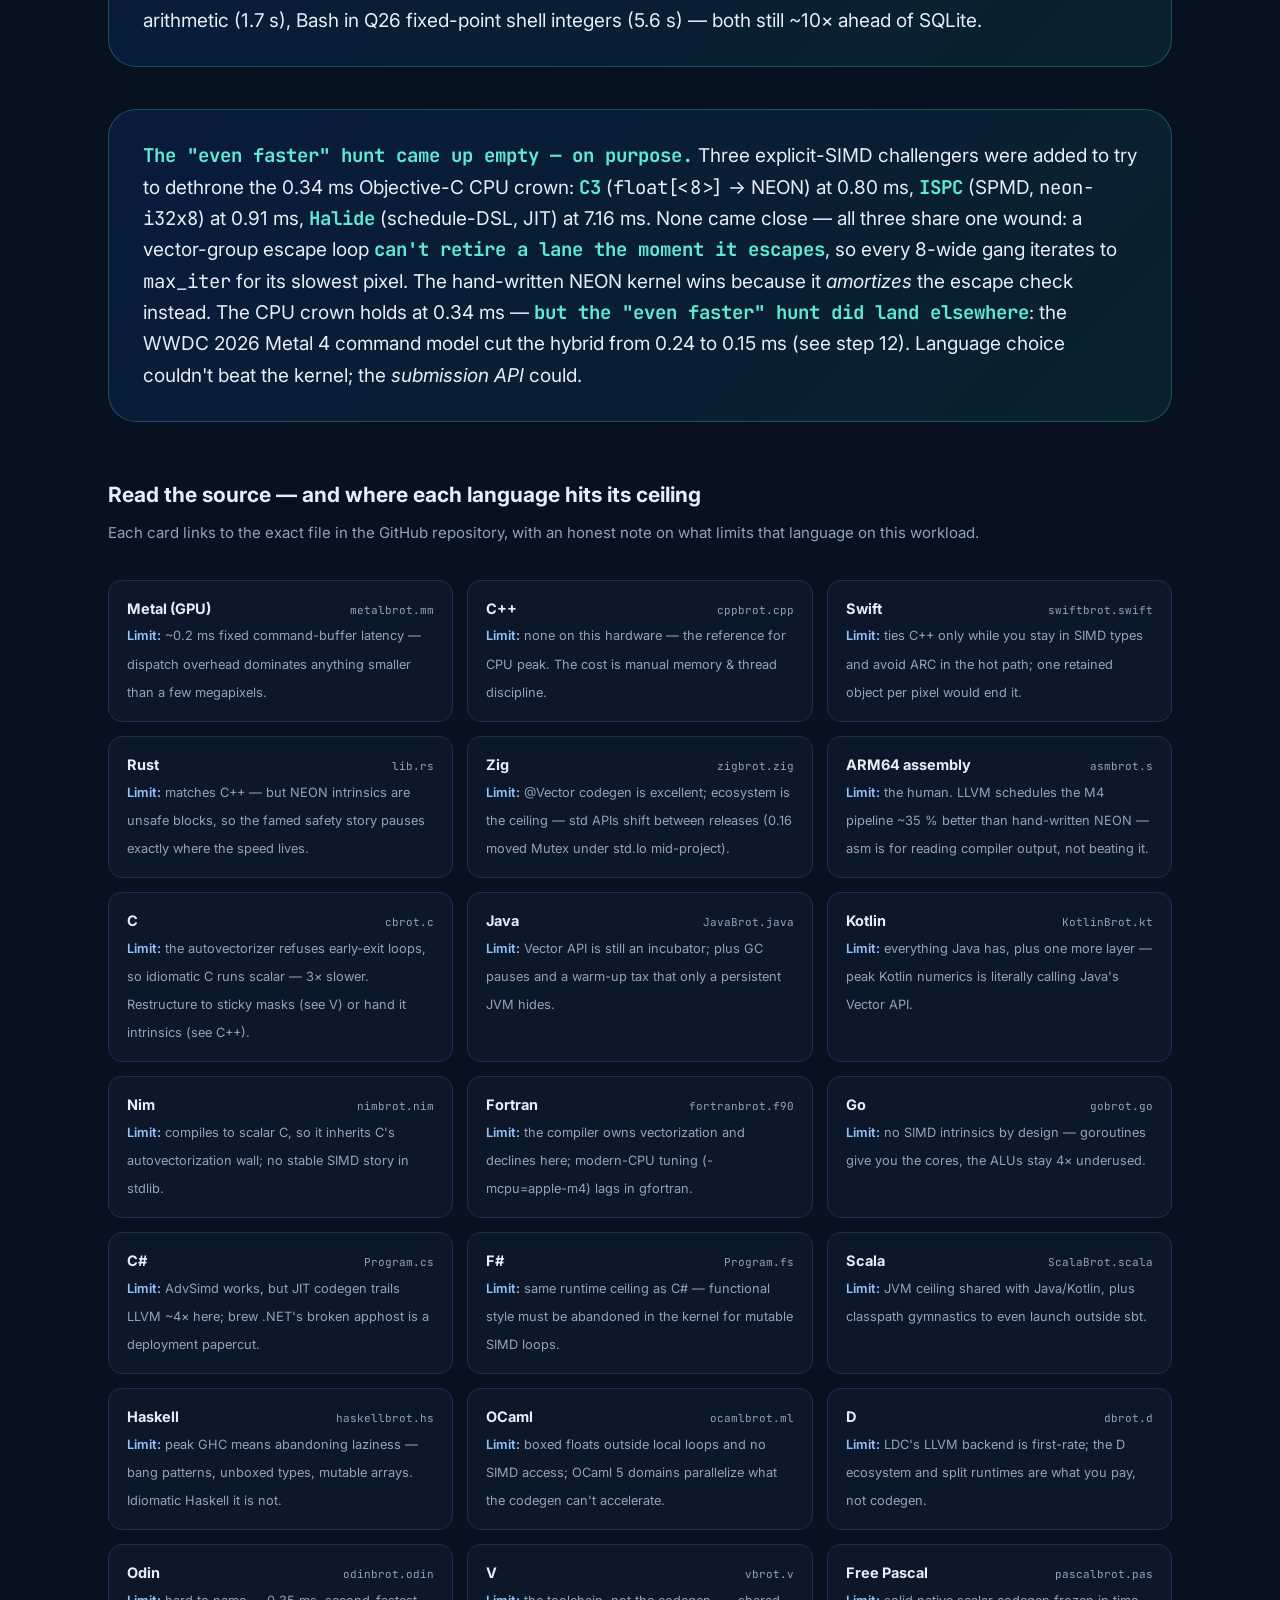
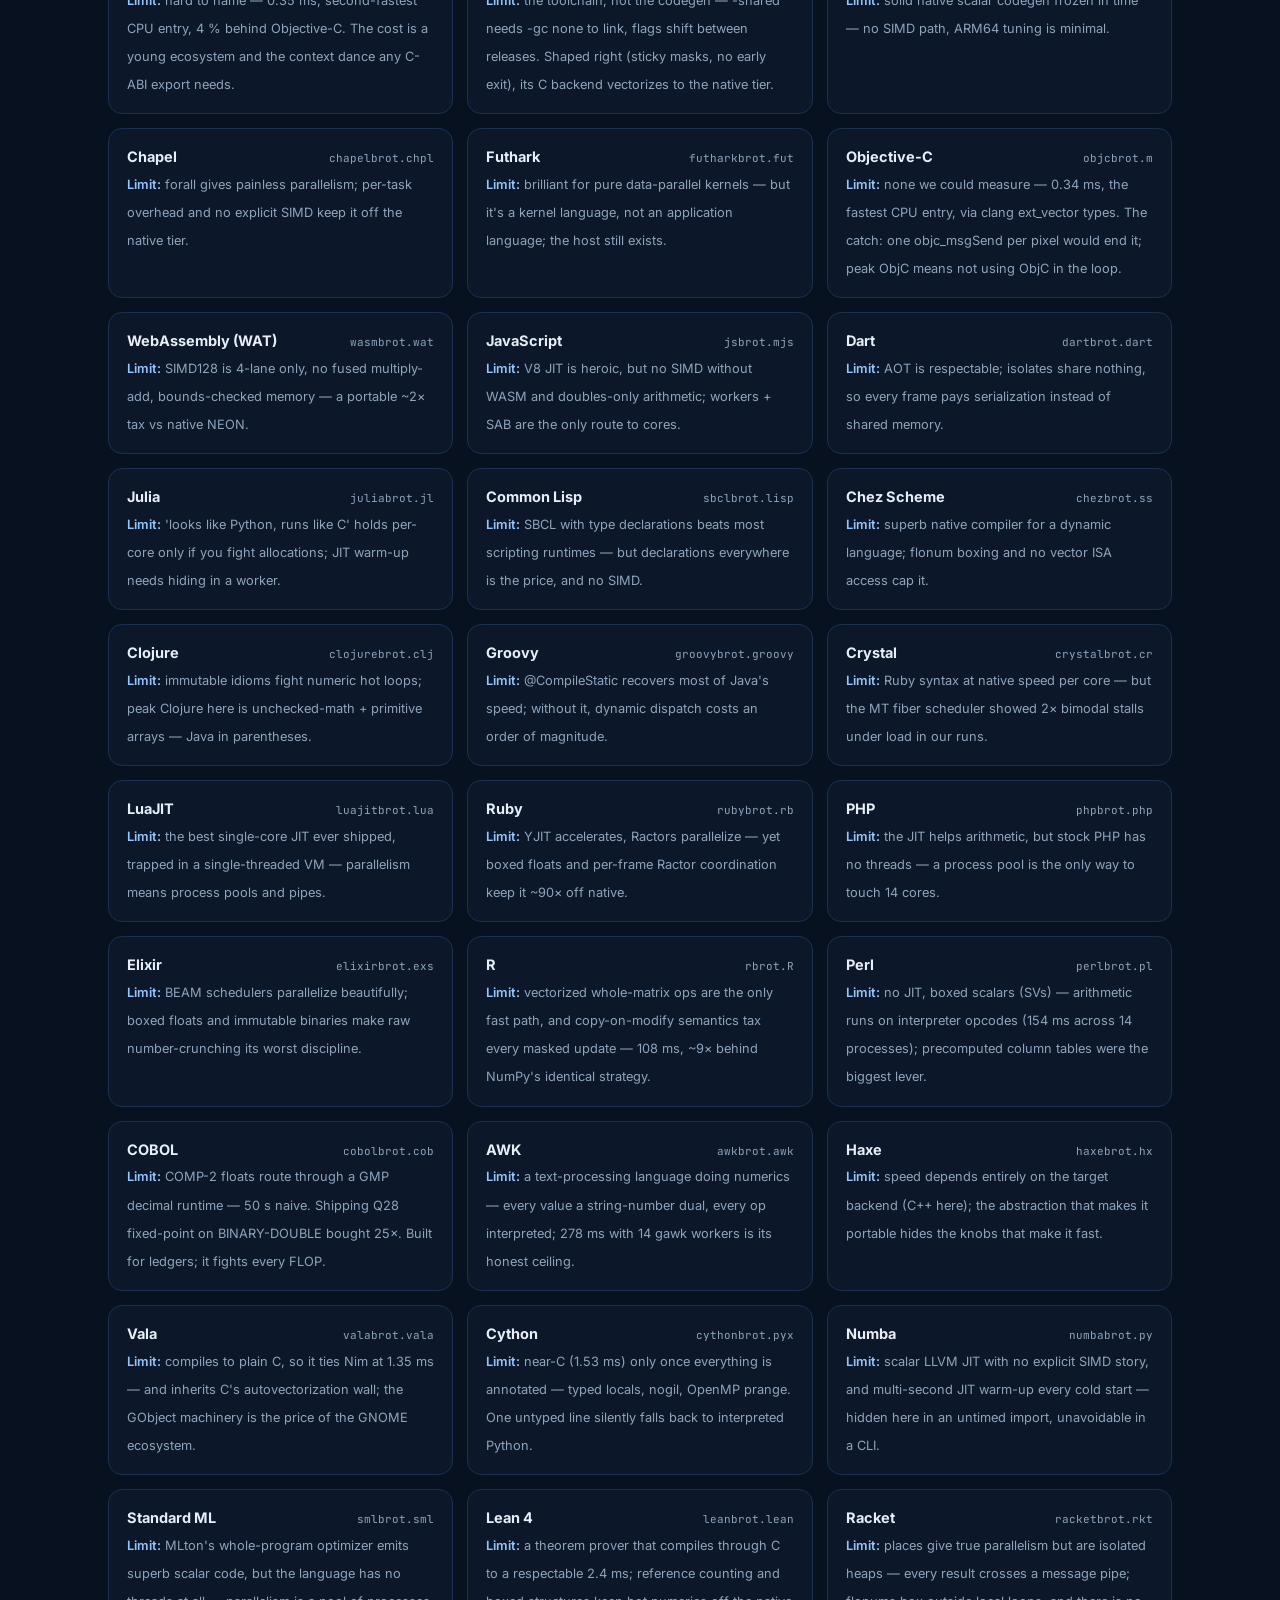
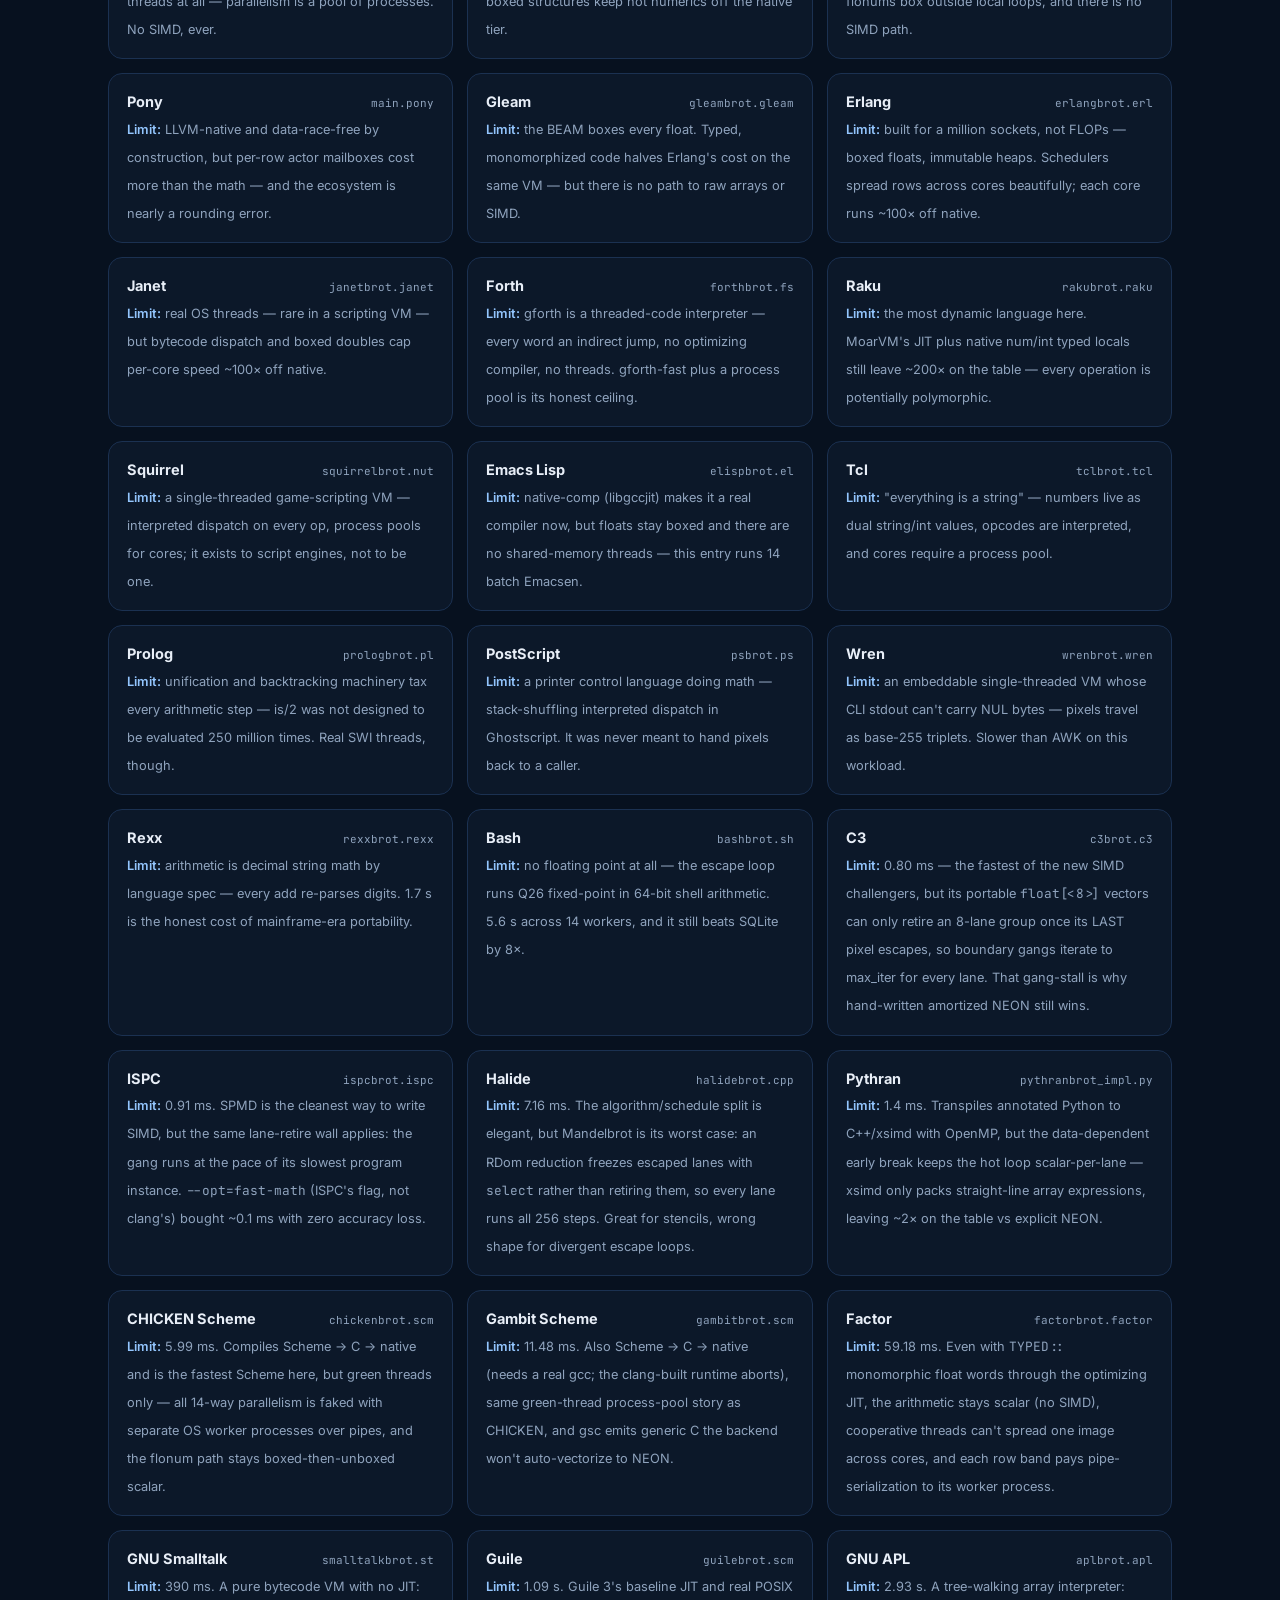
==== commit cc154d46: "Languages chart: add the CPU+GPU record (0.15/0.24 ms hybrids) as gold toppers The 72-language chart" ====
--- a/web/index.html
+++ b/web/index.html
@@ -545,8 +545,8 @@
     <p class="lede reveal">Same SIMD strategy, same early-outs, same symmetry, same escape semantics —
       reimplemented in seventy-two languages to separate <i>language</i> speed from <i>algorithm</i> speed.</p>
     <figure class="chart reveal">
-      <img src="assets/chart-languages.png?v=metal4" alt="Language shootout, 72 languages from Metal 0.31 ms to Bash 5.6 s, log scale" loading="lazy">
-      <figcaption>Best-of-N runs, log scale. Teal = explicit SIMD (GPU, vector types, intrinsics, Vector API, hand-written assembly); blue = scalar.</figcaption>
+      <img src="assets/chart-languages.png?v=rec" alt="Language shootout, 72 languages from Metal 0.31 ms to Bash 5.6 s, plus the CPU+GPU record hybrid at 0.15 ms on top, log scale" loading="lazy">
+      <figcaption>Best-of-N runs, log scale. <b style="color:#fbbf24">Gold</b> = the overall CPU+GPU record (the Metal 4 and Metal 3 hybrids — not single languages, shown for reference). Teal = explicit SIMD (GPU, vector types, intrinsics, Vector API, hand-written assembly); blue = scalar.</figcaption>
     </figure>
     <div class="callout reveal">
       <b>Objective-C is the fastest CPU entry</b> — generic clang <code>ext_vector_type</code> beat
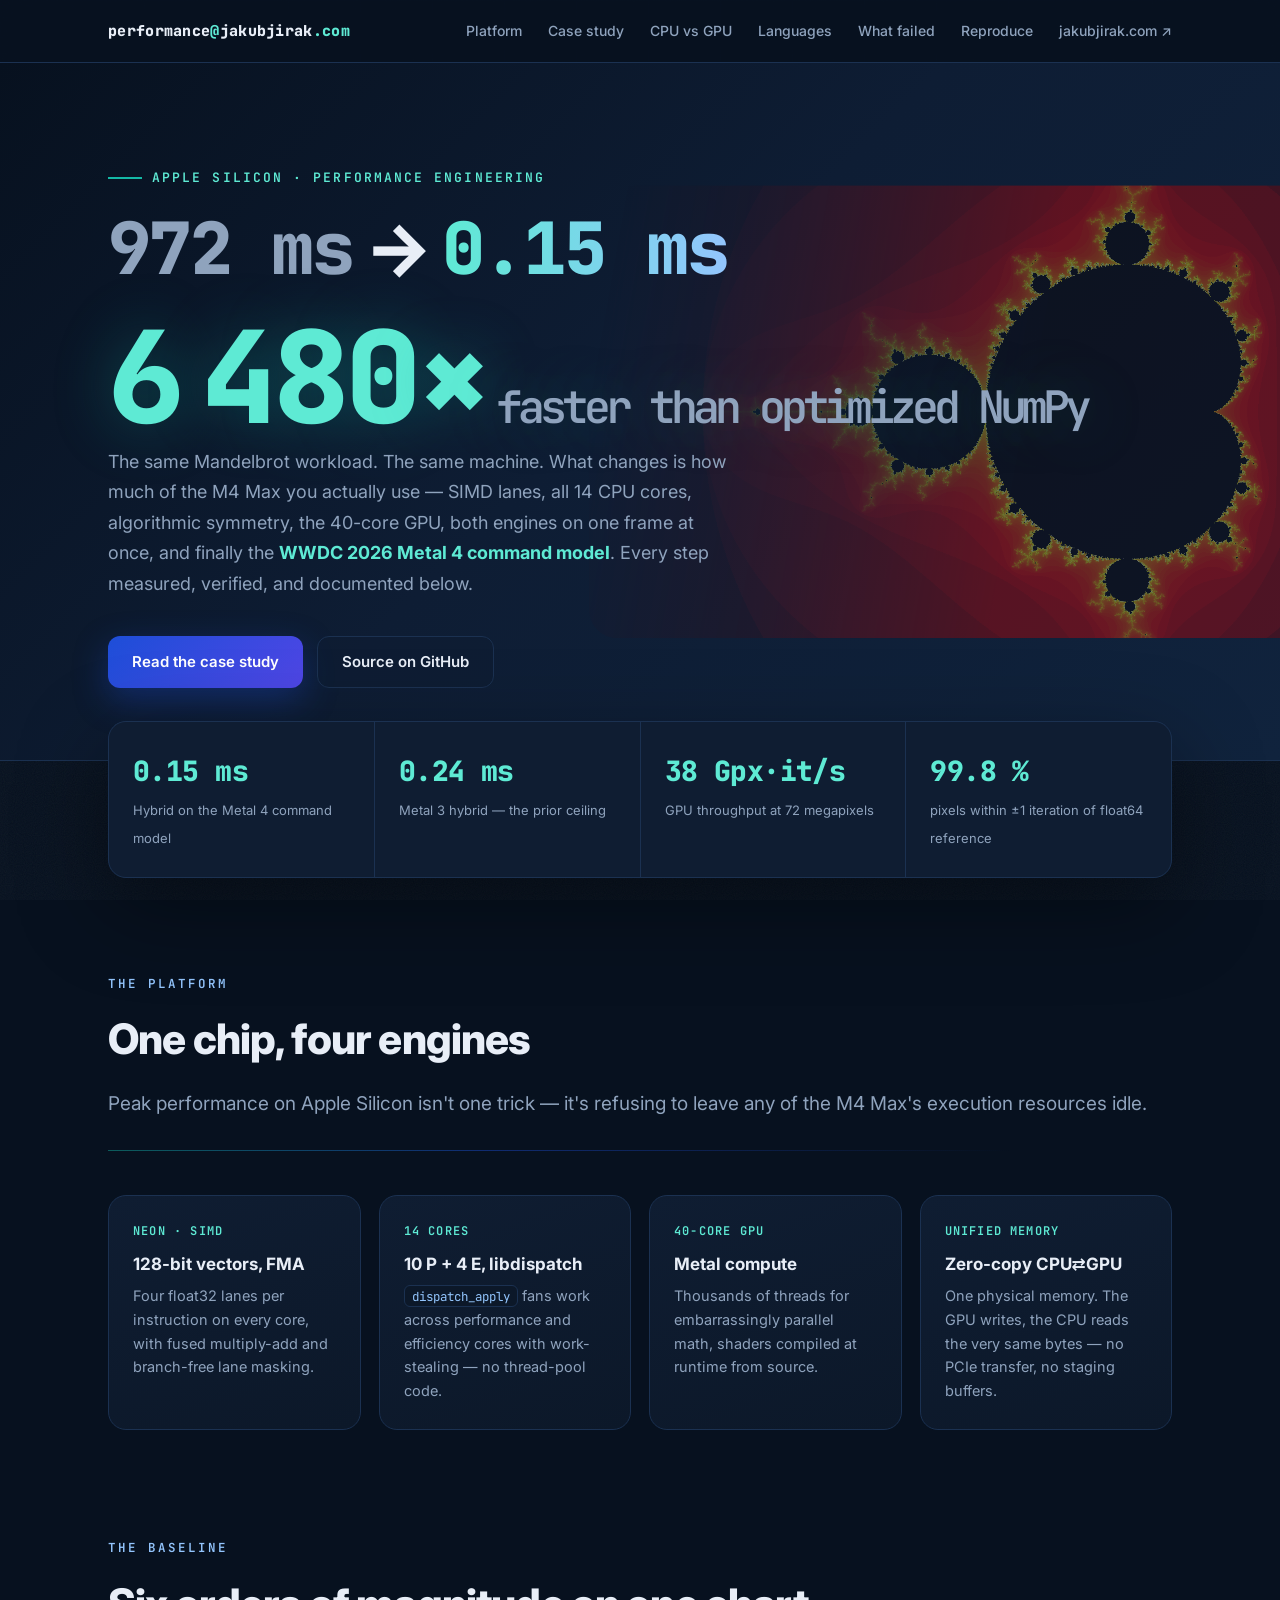
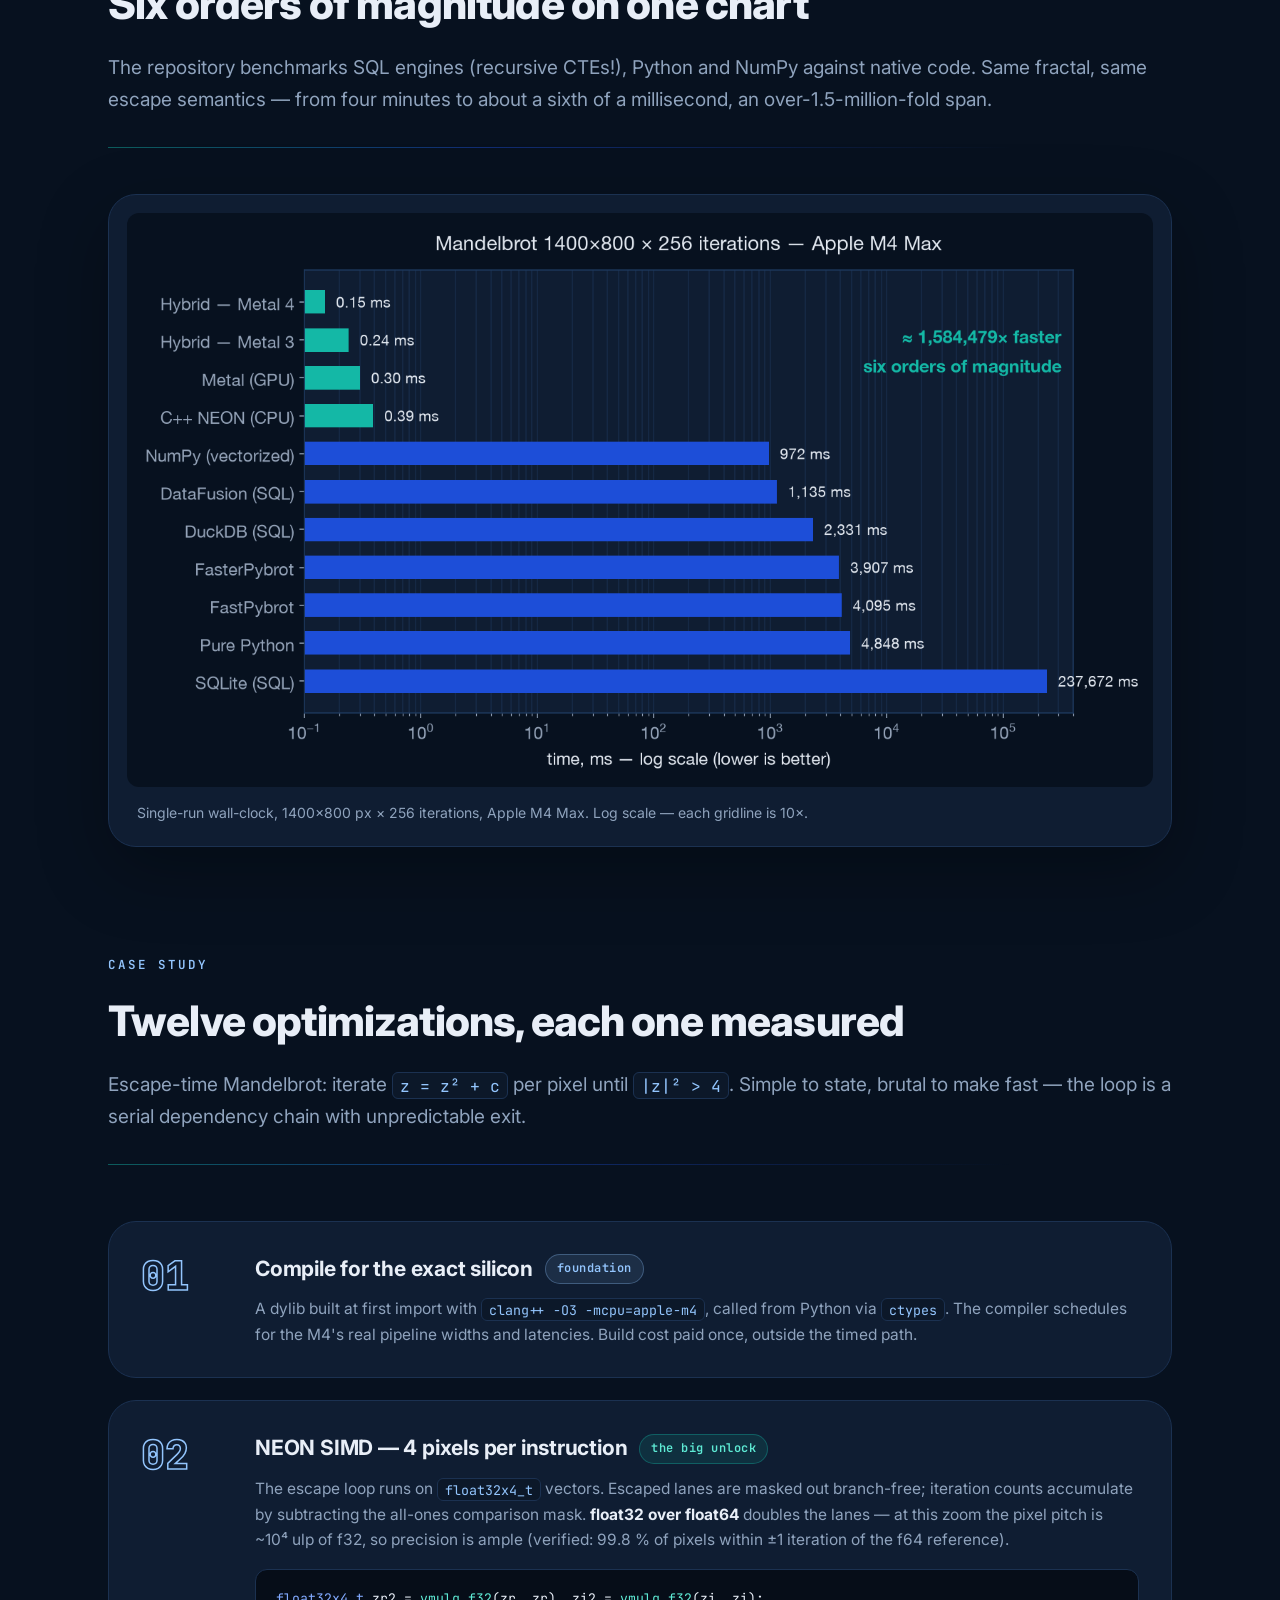
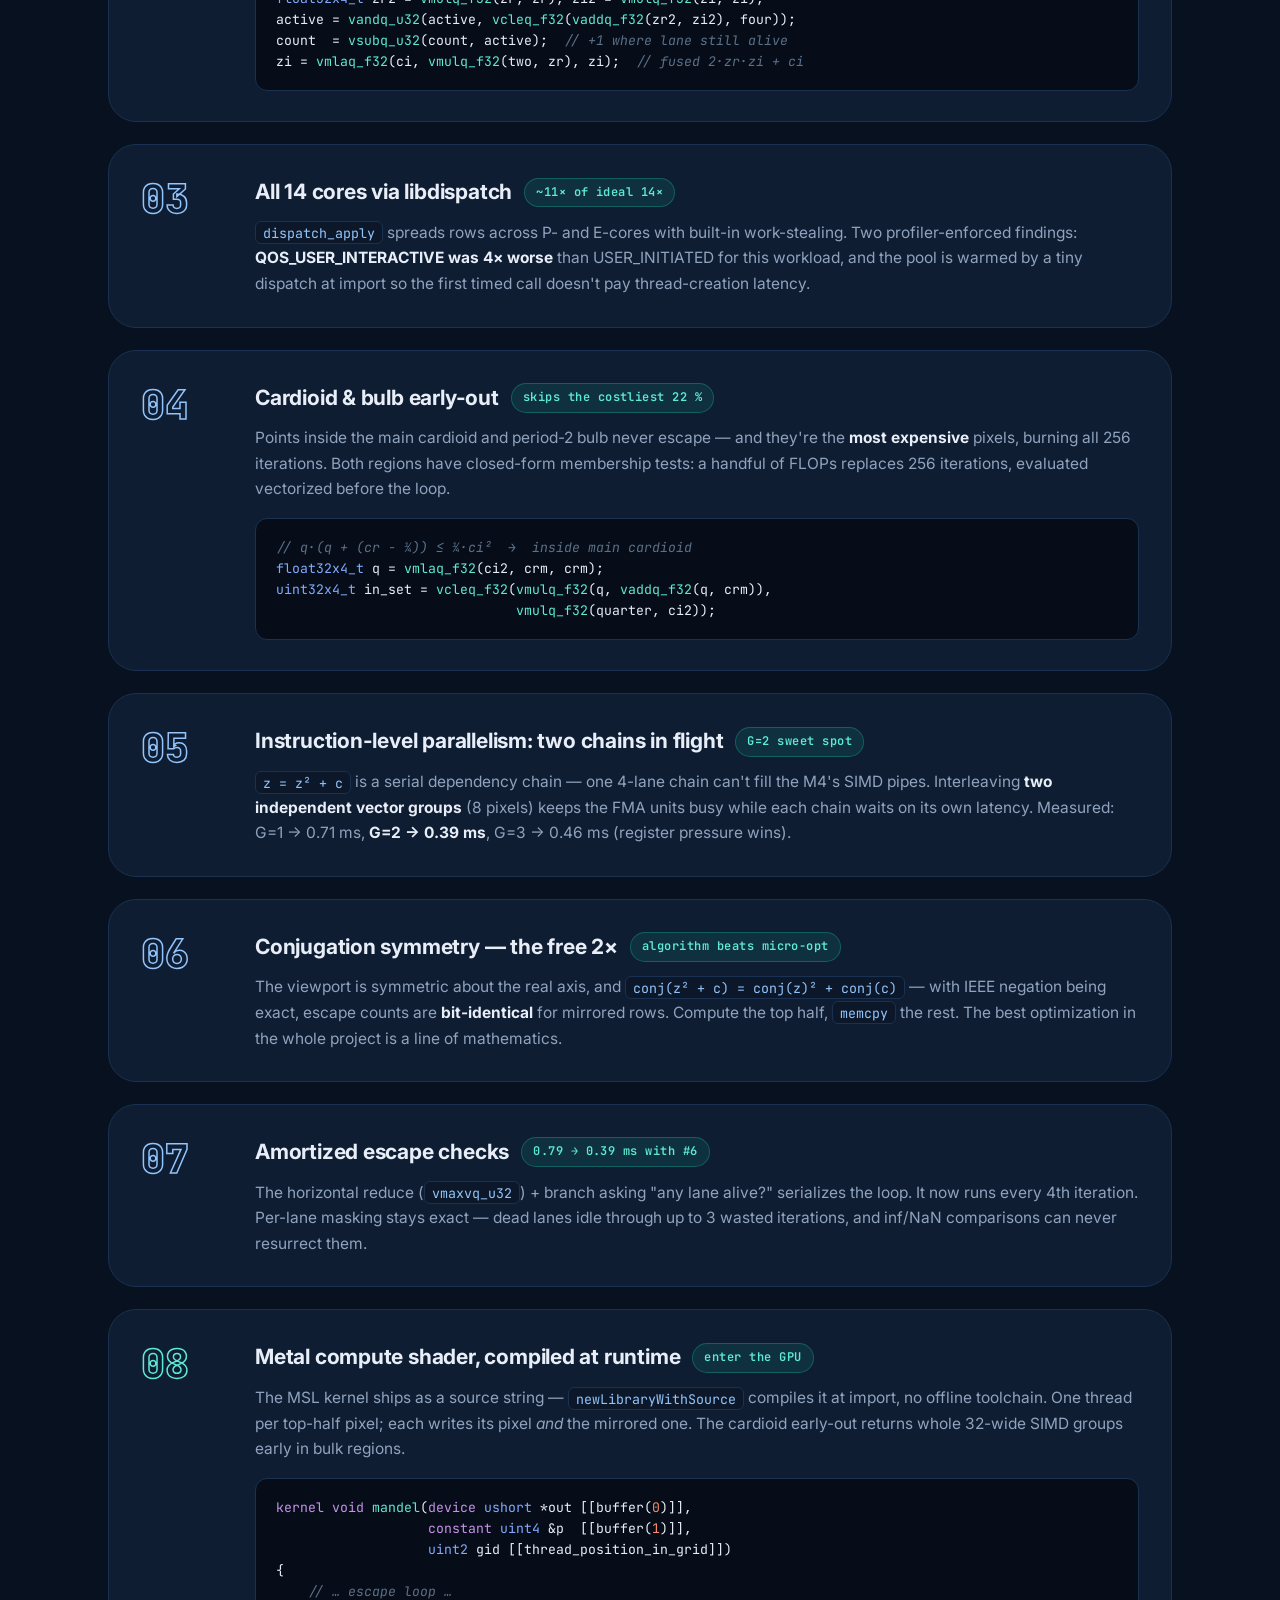
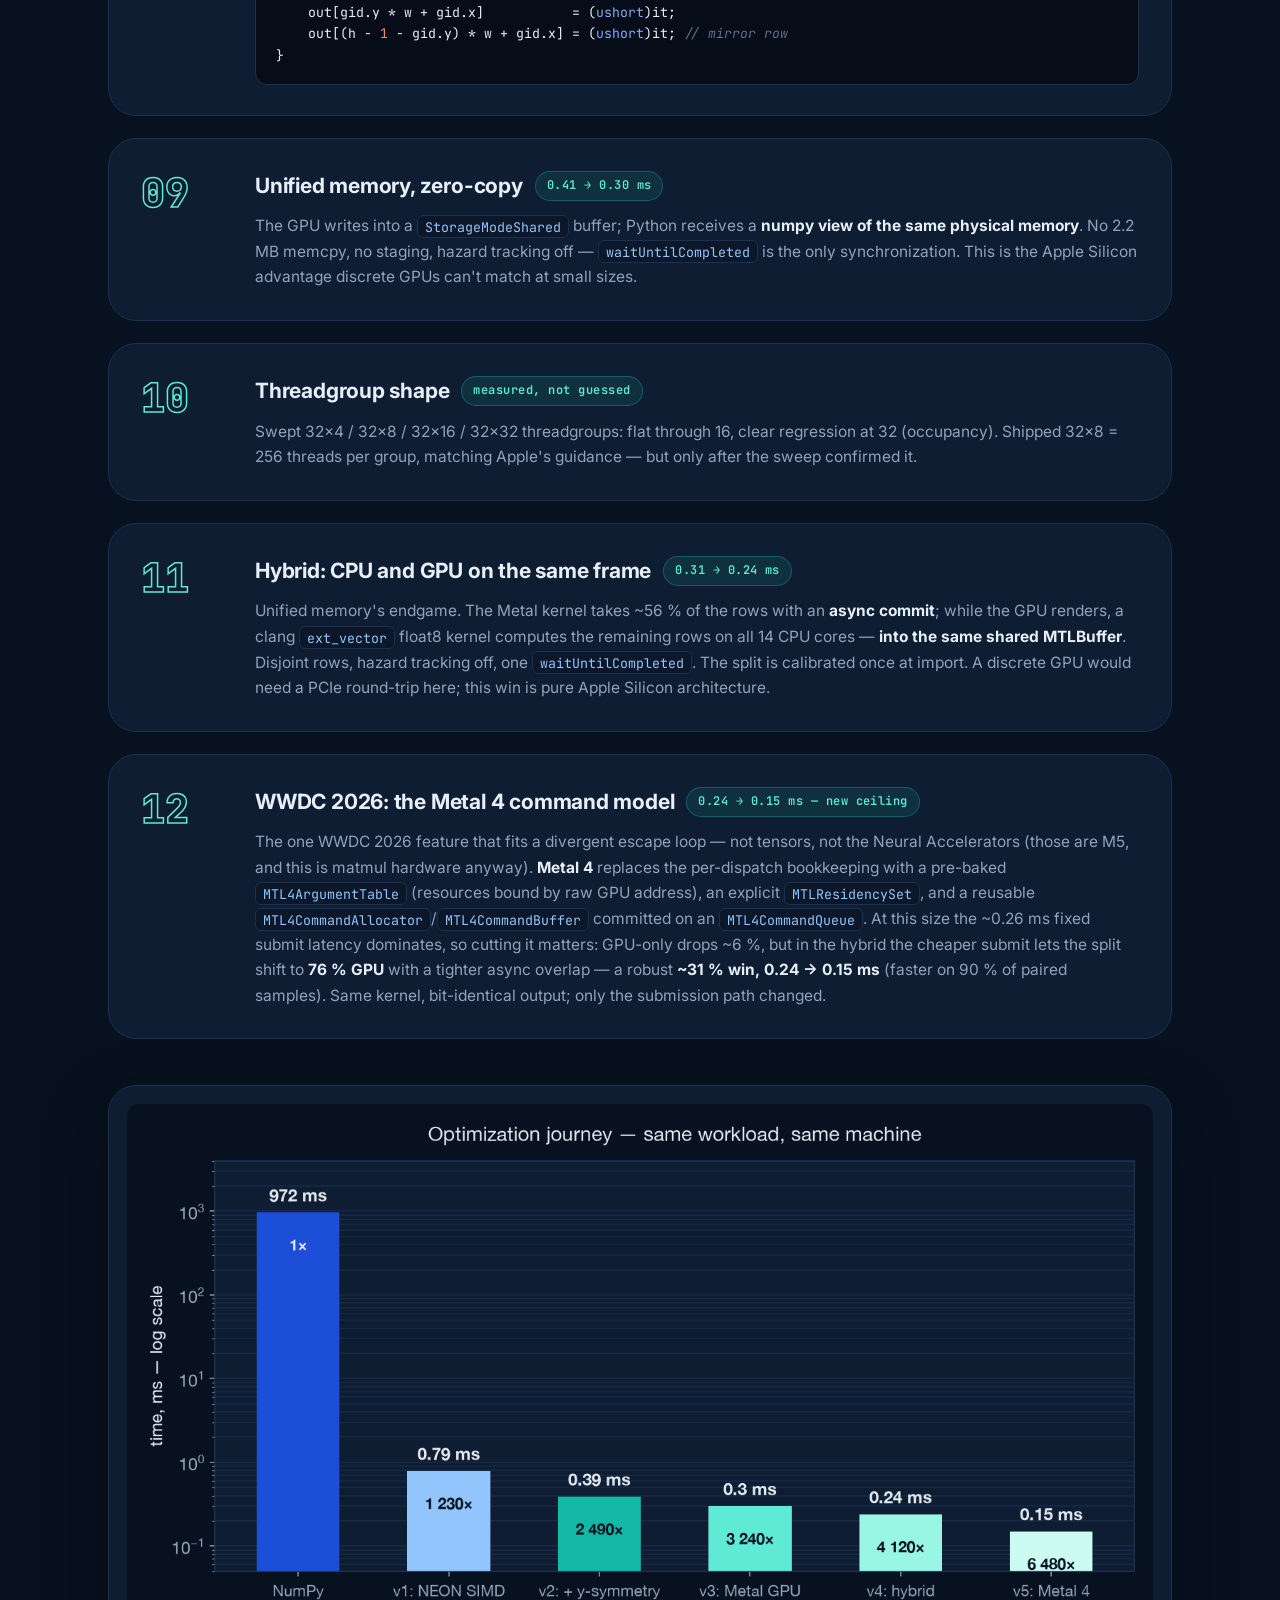
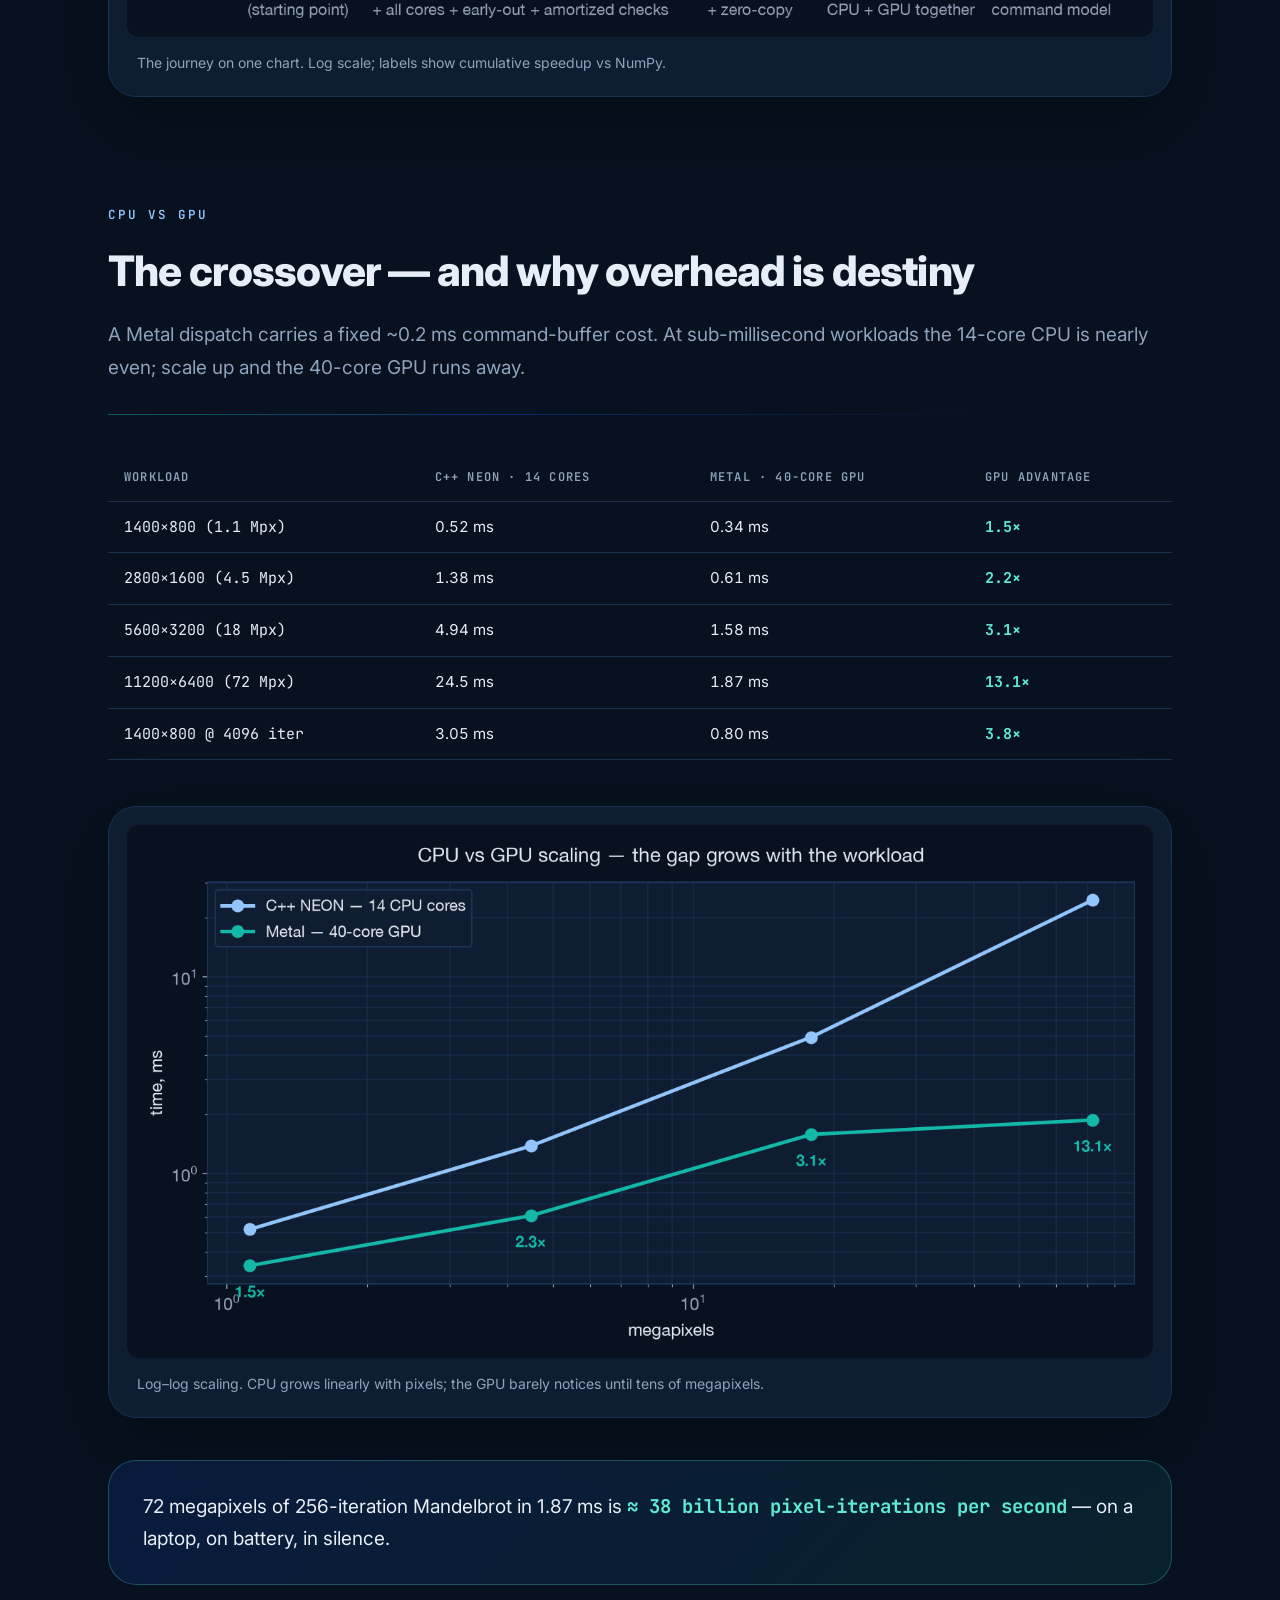
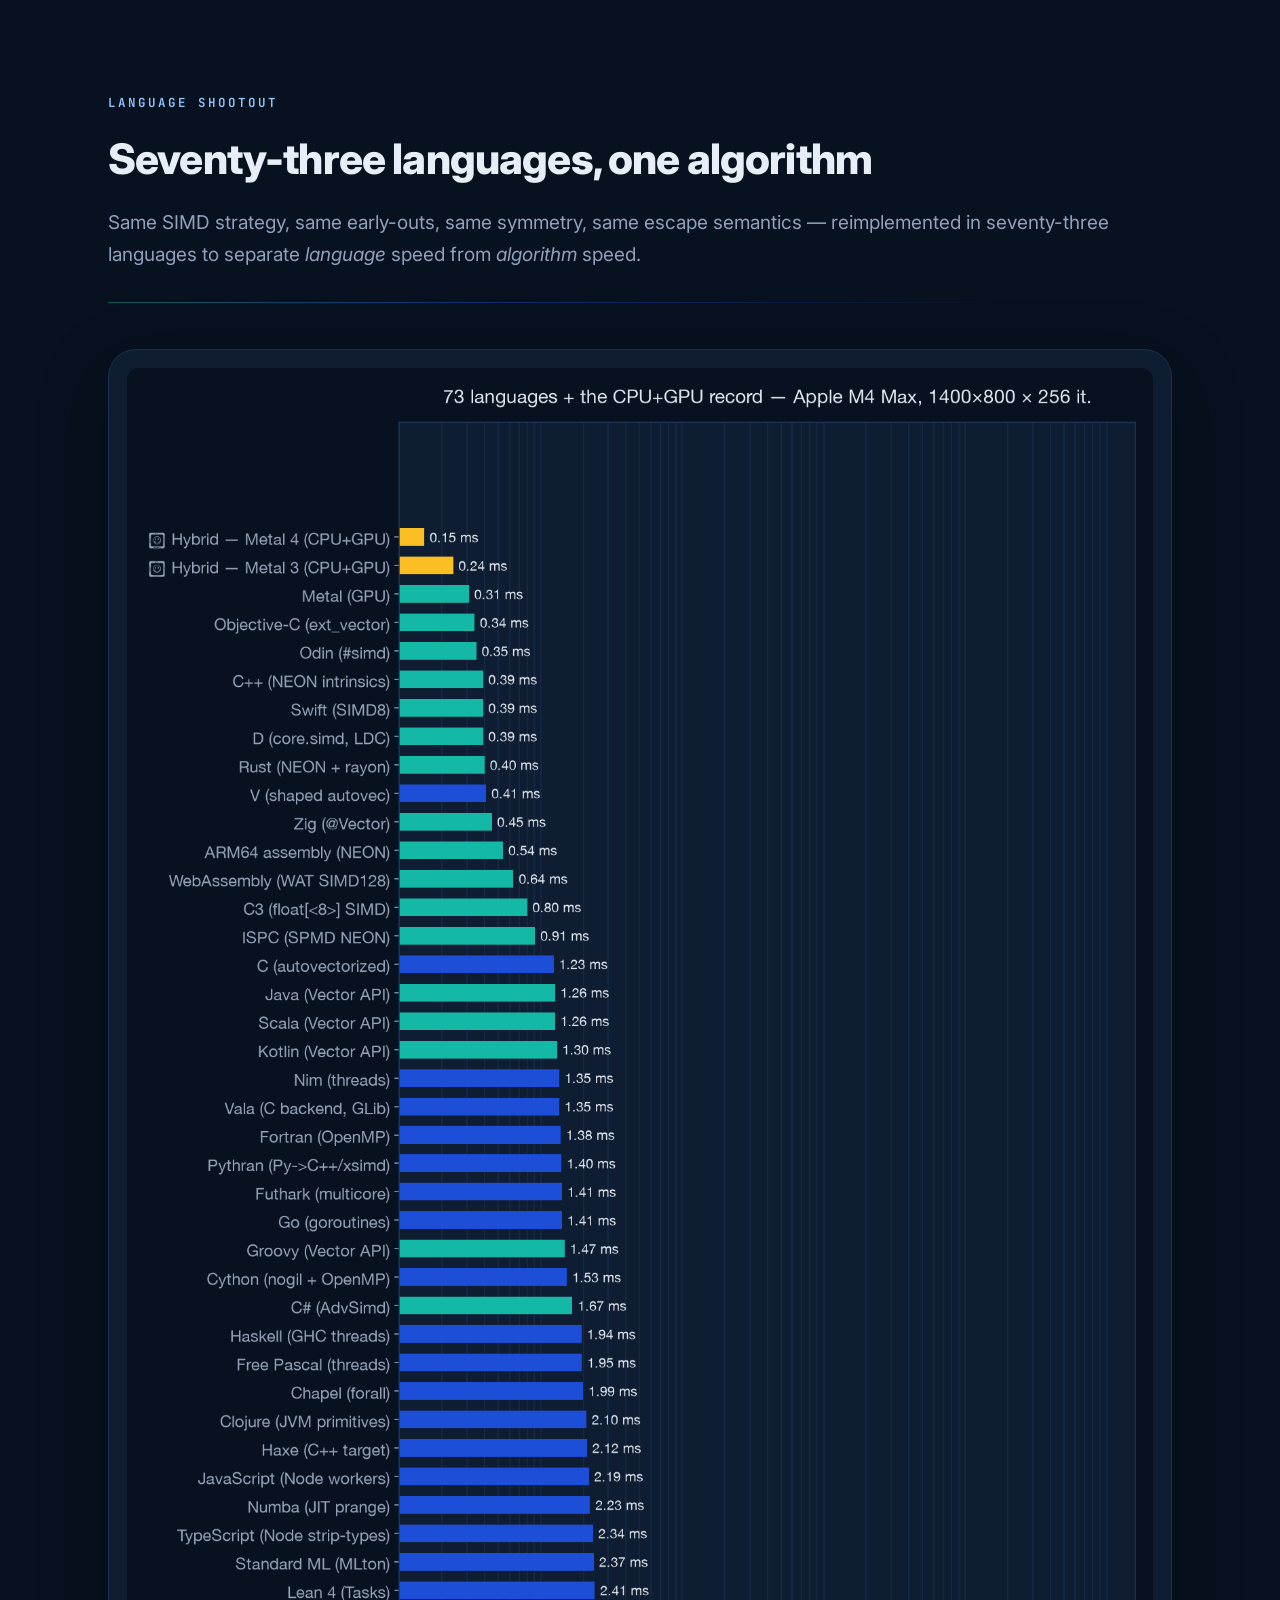
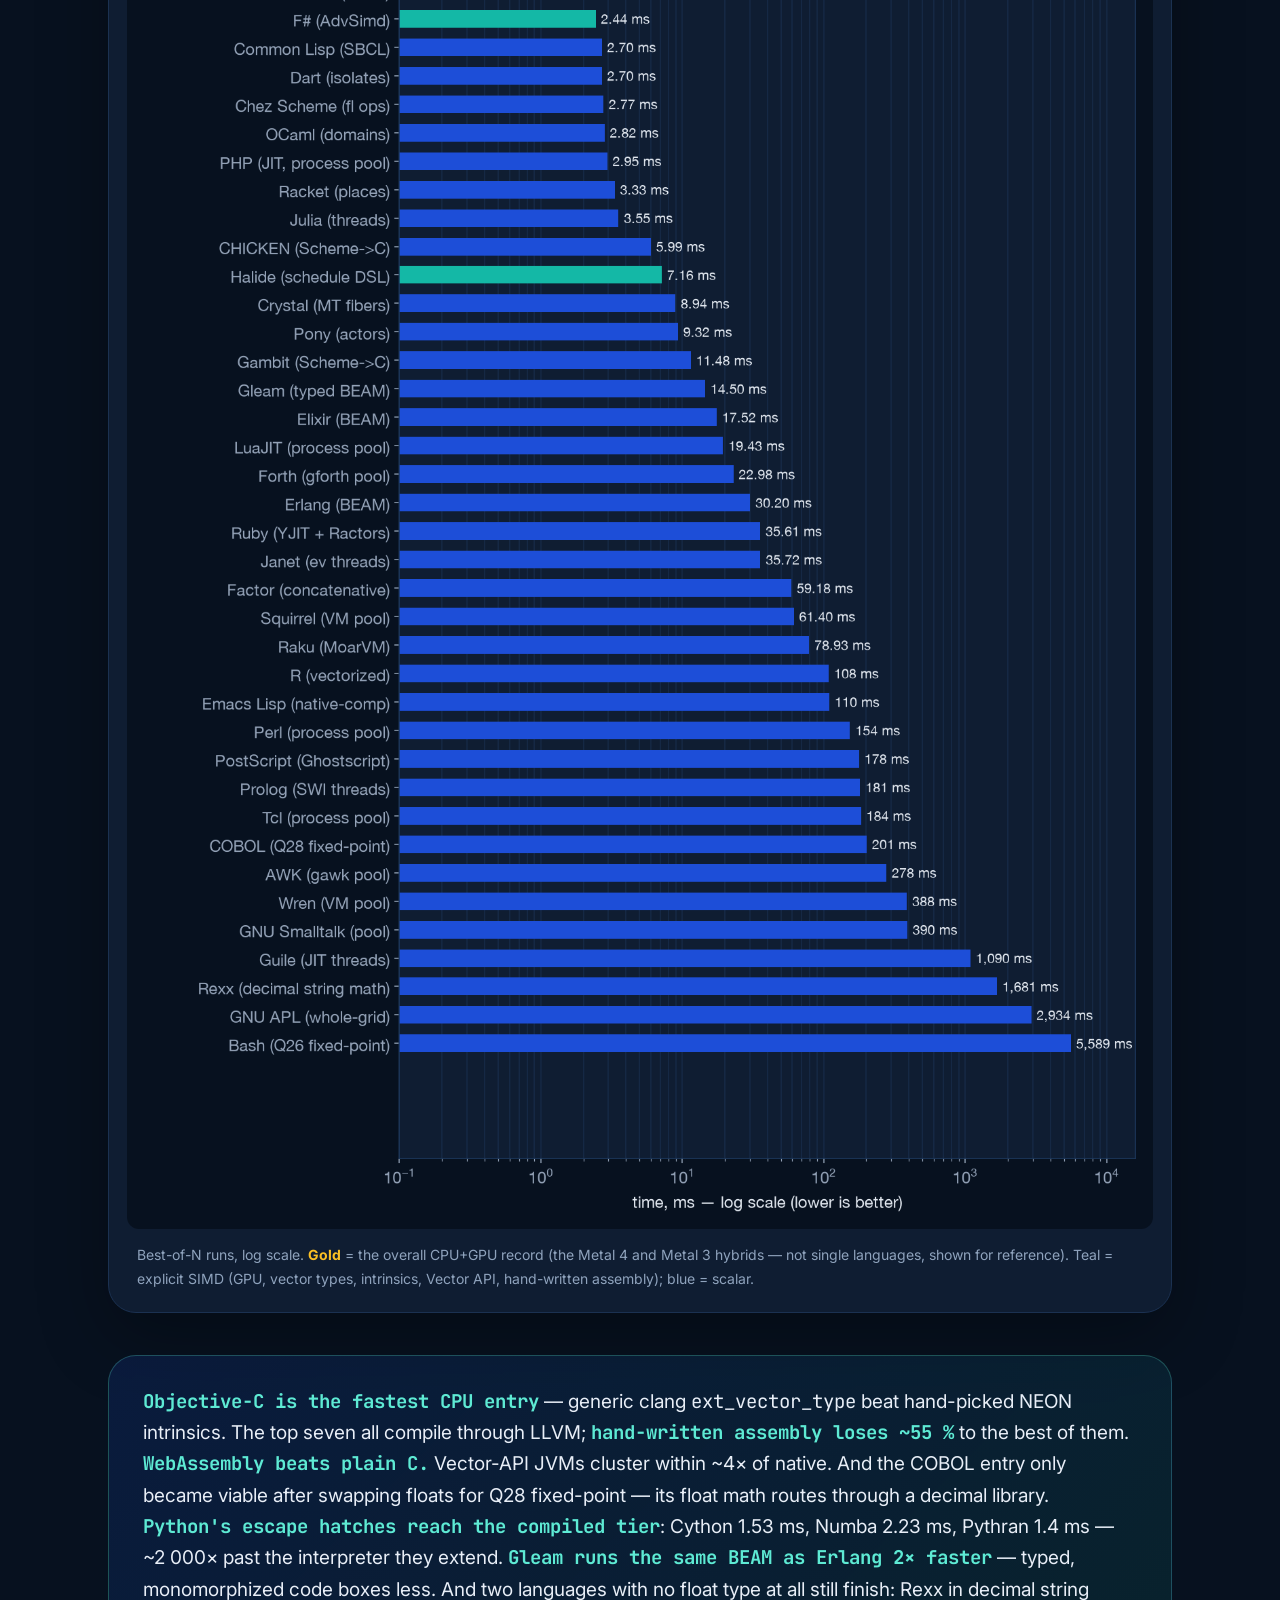
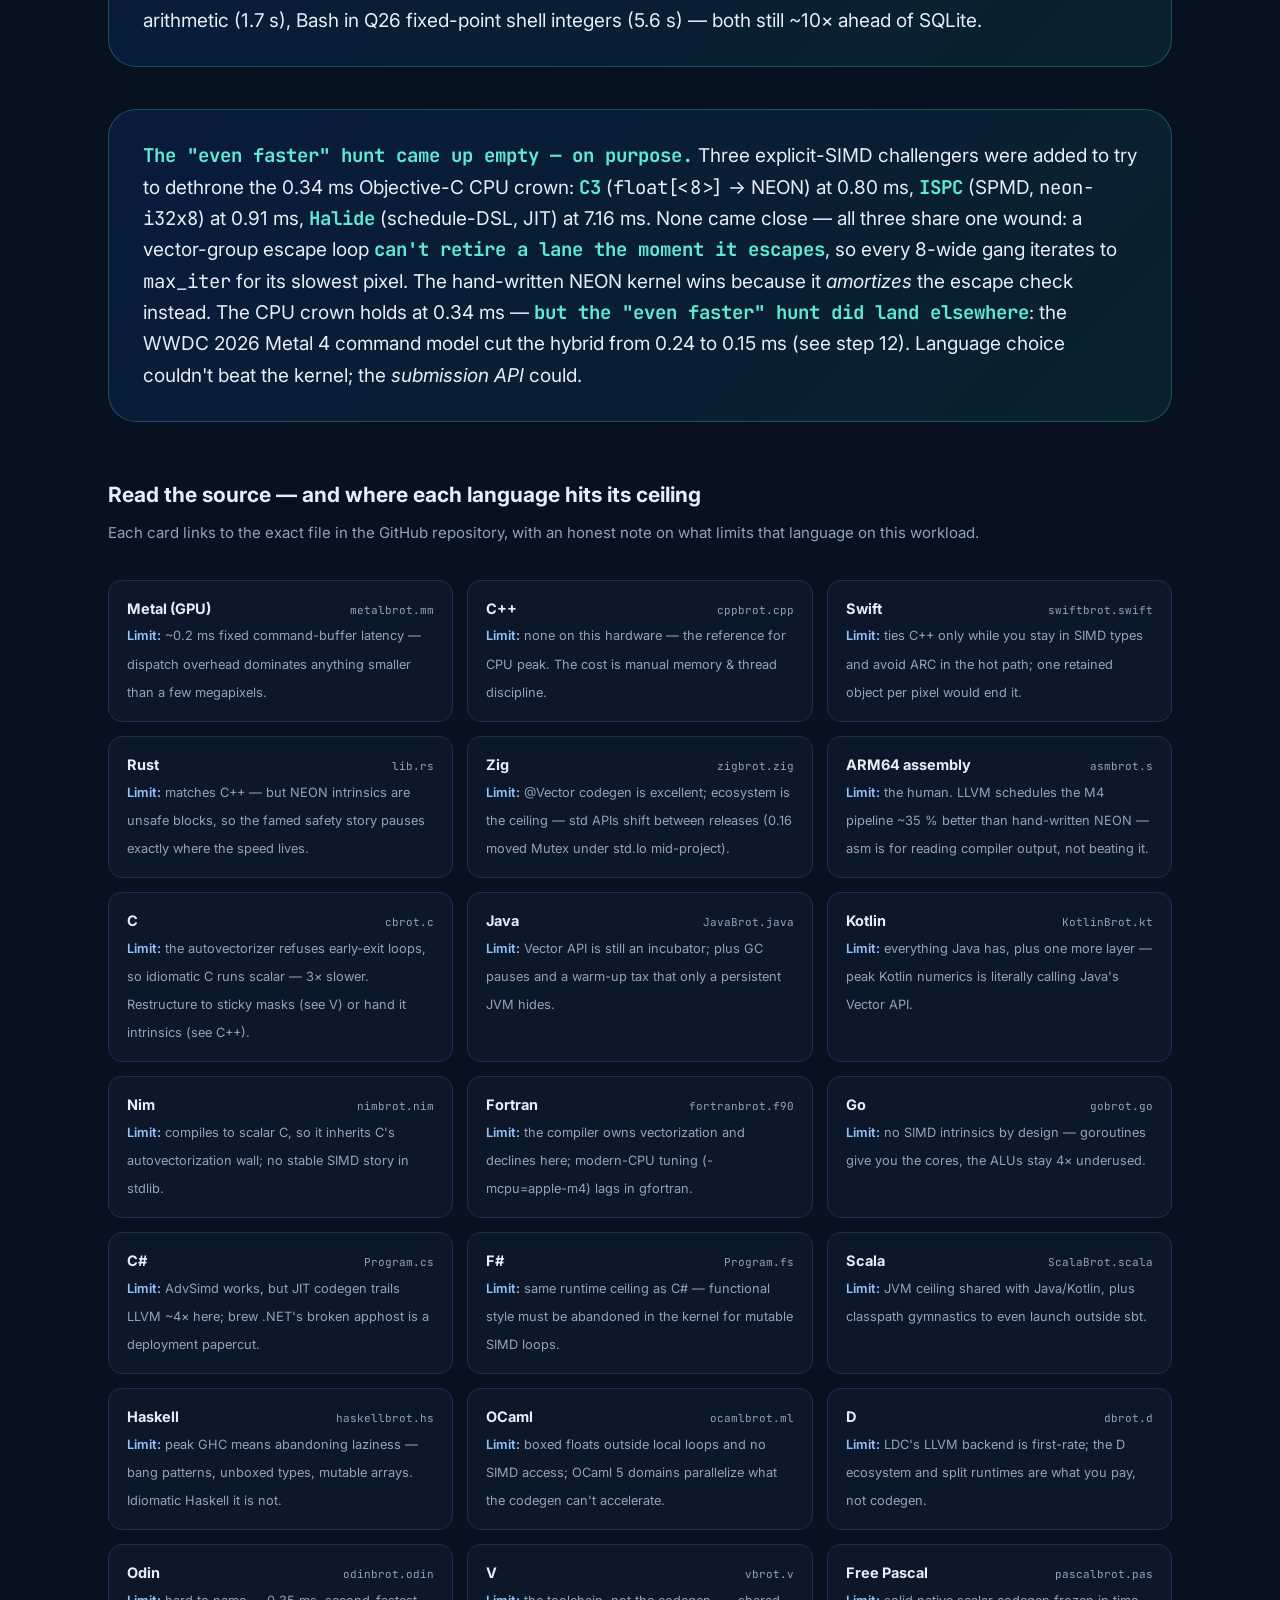
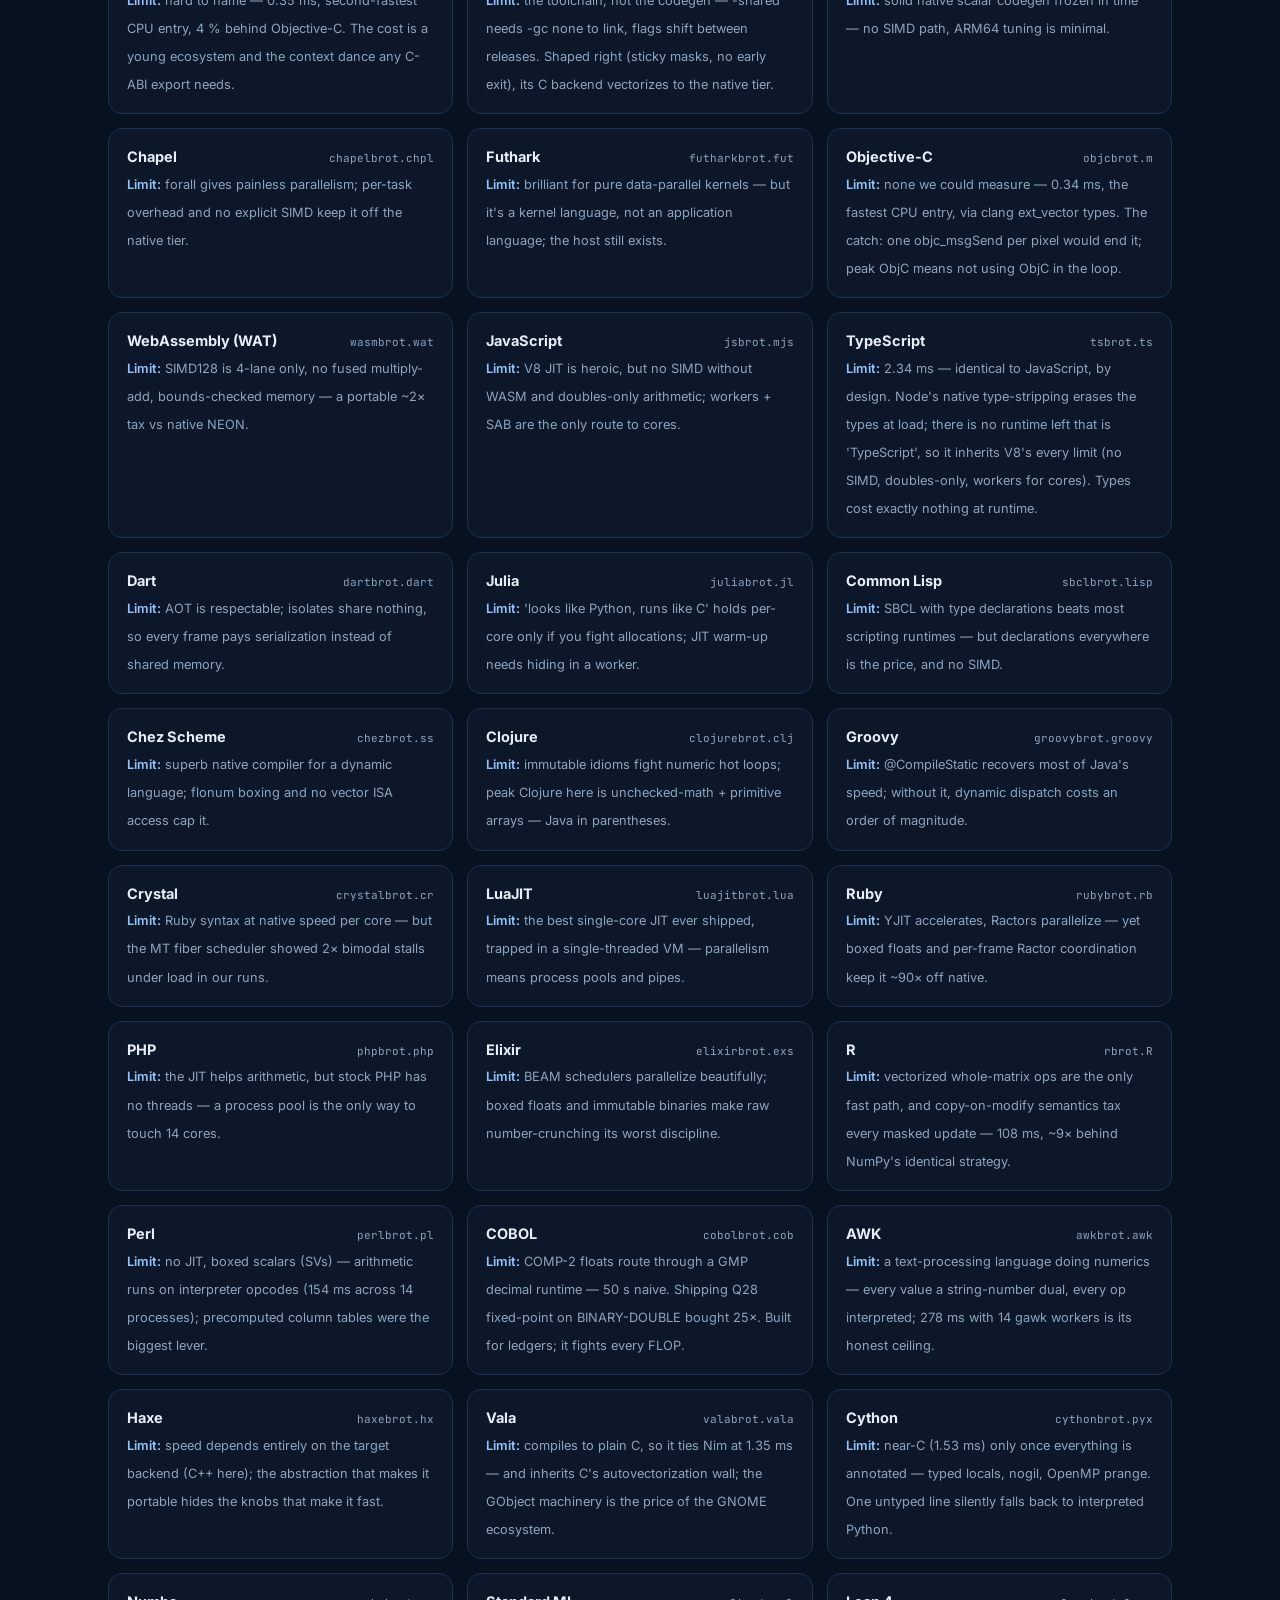
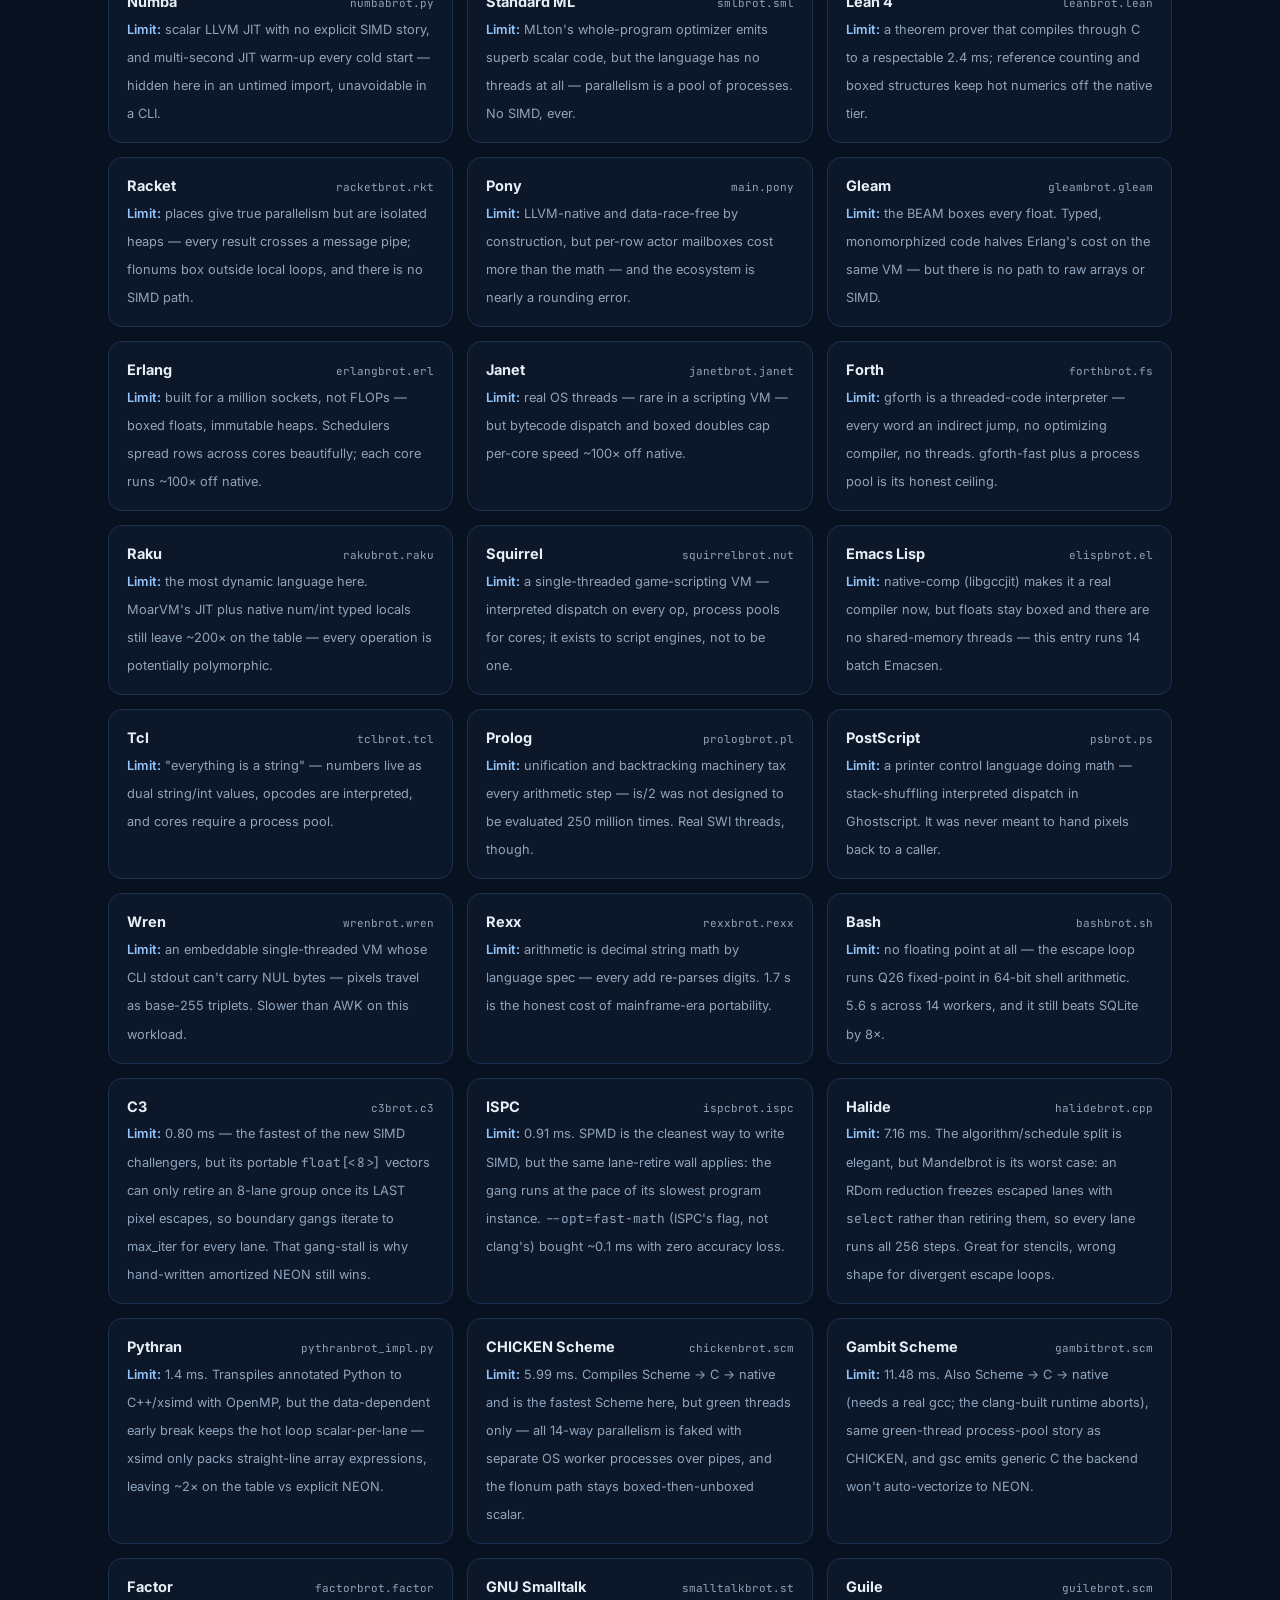
==== commit 172edb97: "Add TypeScript (73rd language) + per-test run instructions on the site TypeScript via Node's native " ====
--- a/web/index.html
+++ b/web/index.html
@@ -541,11 +541,11 @@
 <section id="languages">
   <div class="wrap">
     <div class="kicker reveal">Language shootout</div>
-    <h2 class="reveal">Seventy-two languages, one algorithm</h2>
+    <h2 class="reveal">Seventy-three languages, one algorithm</h2>
     <p class="lede reveal">Same SIMD strategy, same early-outs, same symmetry, same escape semantics —
-      reimplemented in seventy-two languages to separate <i>language</i> speed from <i>algorithm</i> speed.</p>
+      reimplemented in seventy-three languages to separate <i>language</i> speed from <i>algorithm</i> speed.</p>
     <figure class="chart reveal">
-      <img src="assets/chart-languages.png?v=rec" alt="Language shootout, 72 languages from Metal 0.31 ms to Bash 5.6 s, plus the CPU+GPU record hybrid at 0.15 ms on top, log scale" loading="lazy">
+      <img src="assets/chart-languages.png?v=ts" alt="Language shootout, 73 languages from Metal 0.31 ms to Bash 5.6 s, plus the CPU+GPU record hybrid at 0.15 ms on top, log scale" loading="lazy">
       <figcaption>Best-of-N runs, log scale. <b style="color:#fbbf24">Gold</b> = the overall CPU+GPU record (the Metal 4 and Metal 3 hybrids — not single languages, shown for reference). Teal = explicit SIMD (GPU, vector types, intrinsics, Vector API, hand-written assembly); blue = scalar.</figcaption>
     </figure>
     <div class="callout reveal">
@@ -603,6 +603,7 @@
         ["Objective-C", "objcbrot.m", "<b>Limit:</b> none we could measure — 0.34 ms, the fastest CPU entry, via clang ext_vector types. The catch: one objc_msgSend per pixel would end it; peak ObjC means not using ObjC in the loop."],
         ["WebAssembly (WAT)", "wasmbrot.wat", "<b>Limit:</b> SIMD128 is 4-lane only, no fused multiply-add, bounds-checked memory — a portable ~2× tax vs native NEON."],
         ["JavaScript", "jsbrot.mjs", "<b>Limit:</b> V8 JIT is heroic, but no SIMD without WASM and doubles-only arithmetic; workers + SAB are the only route to cores."],
+        ["TypeScript", "tsbrot.ts", "<b>Limit:</b> 2.34 ms — identical to JavaScript, by design. Node's native type-stripping erases the types at load; there is no runtime left that is 'TypeScript', so it inherits V8's every limit (no SIMD, doubles-only, workers for cores). Types cost exactly nothing at runtime."],
         ["Dart", "dartbrot.dart", "<b>Limit:</b> AOT is respectable; isolates share nothing, so every frame pays serialization instead of shared memory."],
         ["Julia", "juliabrot.jl", "<b>Limit:</b> 'looks like Python, runs like C' holds per-core only if you fight allocations; JIT warm-up needs hiding in a worker."],
         ["Common Lisp", "sbclbrot.lisp", "<b>Limit:</b> SBCL with type declarations beats most scripting runtimes — but declarations everywhere is the price, and no SIMD."],
@@ -695,12 +696,35 @@
     <h2 class="reveal">Clone, build, measure</h2>
     <p class="lede reveal">Everything is open source — the kernels, the harness, the charts, this page.</p>
 <pre class="reveal"><code>git clone https://github.com/jirakj/sql-mandelbrot-benchmark
-<span class="tok-c"># native kernels build themselves on first import</span>
-uv run python main.py        <span class="tok-c"># full suite — SQL engines to Metal</span>
-uv run python cppbrot.py     <span class="tok-c"># C++ NEON kernel (0.39 ms)</span>
-uv run python metalbrot.py   <span class="tok-c"># Metal GPU kernel (0.30 ms)</span></code></pre>
+cd sql-mandelbrot-benchmark
+
+<span class="tok-c"># The whole comparison, every engine + all 73 languages:</span>
+uv run python main.py</code></pre>
+    <p class="reveal" style="margin-top:18px; color:var(--muted); font-size:15px">
+      <b style="color:var(--text)">Every single test runs the same way</b> — one file per implementation,
+      named <code>&lt;lang&gt;brot.py</code>. Running it <b>clones nothing else, builds itself, then measures</b>:
+      the wrapper compiles the native kernel (or spawns the interpreter/VM pool), runs a warm-up, computes
+      the frame, and writes <code>images/&lt;lang&gt;brot.png</code> as proof. No per-language setup, no build
+      scripts to read — the Python file is the build system.
+    </p>
+<pre class="reveal"><code><span class="tok-c"># The record and the crowns</span>
+uv run python hybrid4brot.py <span class="tok-c"># Hybrid, Metal 4 command model — 0.15 ms (record)</span>
+uv run python hybridbrot.py  <span class="tok-c"># Hybrid, Metal 3 — 0.24 ms</span>
+uv run python metalbrot.py   <span class="tok-c"># Metal GPU — 0.30 ms</span>
+uv run python objcbrot.py    <span class="tok-c"># Objective-C ext_vector — 0.34 ms (fastest CPU)</span>
+
+<span class="tok-c"># Any language in the shootout — same pattern:</span>
+uv run python cppbrot.py     <span class="tok-c"># C++ NEON            0.39 ms</span>
+uv run python ispcbrot.py    <span class="tok-c"># ISPC SPMD           0.91 ms</span>
+uv run python tsbrot.py      <span class="tok-c"># TypeScript          2.34 ms</span>
+uv run python haskellbrot.py <span class="tok-c"># Haskell             1.94 ms</span>
+uv run python cobolbrot.py   <span class="tok-c"># COBOL (Q28 fixed)   201 ms</span>
+uv run python bashbrot.py    <span class="tok-c"># Bash (Q26 fixed)    5.6 s</span>
+<span class="tok-c"># …73 in total — swap in any name from the cards above.</span></code></pre>
     <p class="reveal" style="margin-top:22px; color:var(--muted); font-size:15px">
-      Full write-up with every measurement: <a href="https://github.com/jirakj/sql-mandelbrot-benchmark/blob/master/OPTIMIZATIONS.md">OPTIMIZATIONS.md</a>
+      Toolchains the native entries need (ispc, halide, gambit, gforth, …) install via Homebrew;
+      each wrapper's docstring names its compiler. Full write-up with every measurement:
+      <a href="https://github.com/jirakj/sql-mandelbrot-benchmark/blob/master/OPTIMIZATIONS.md">OPTIMIZATIONS.md</a>
     </p>
   </div>
 </section>
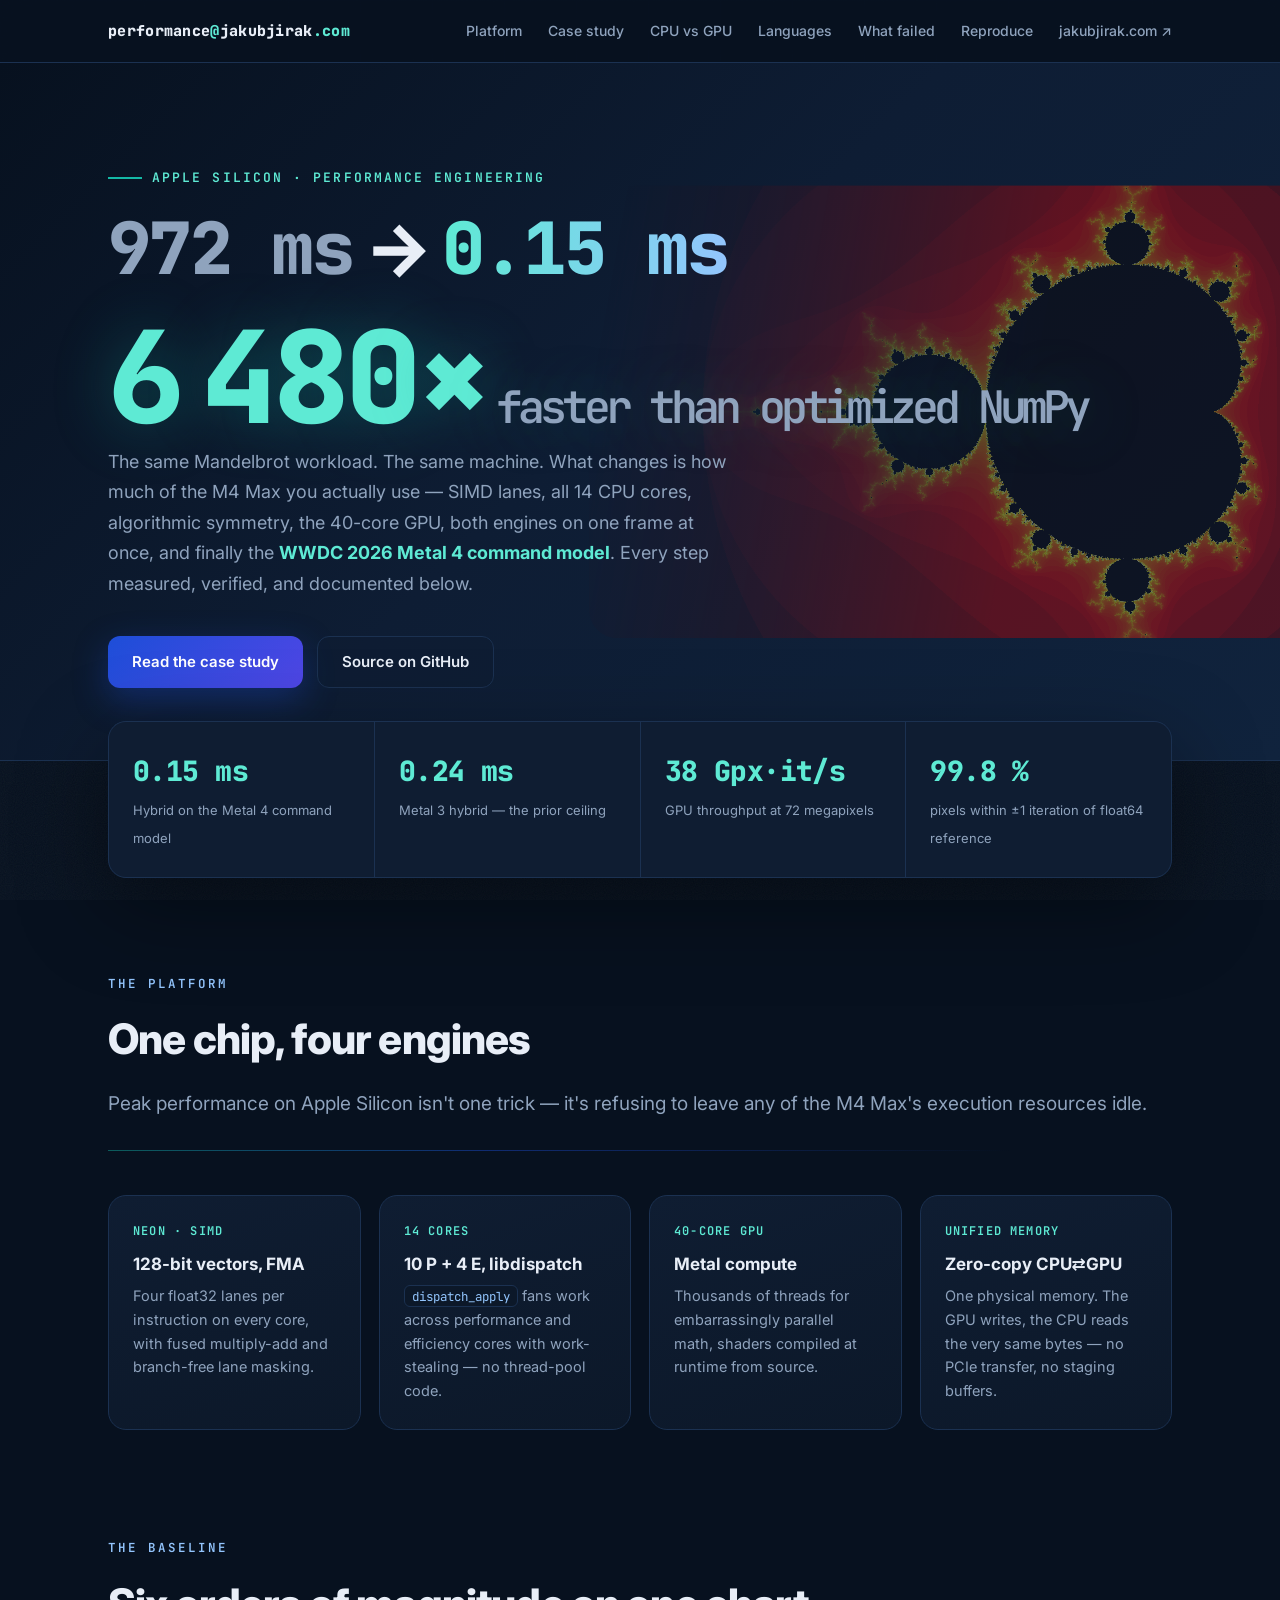
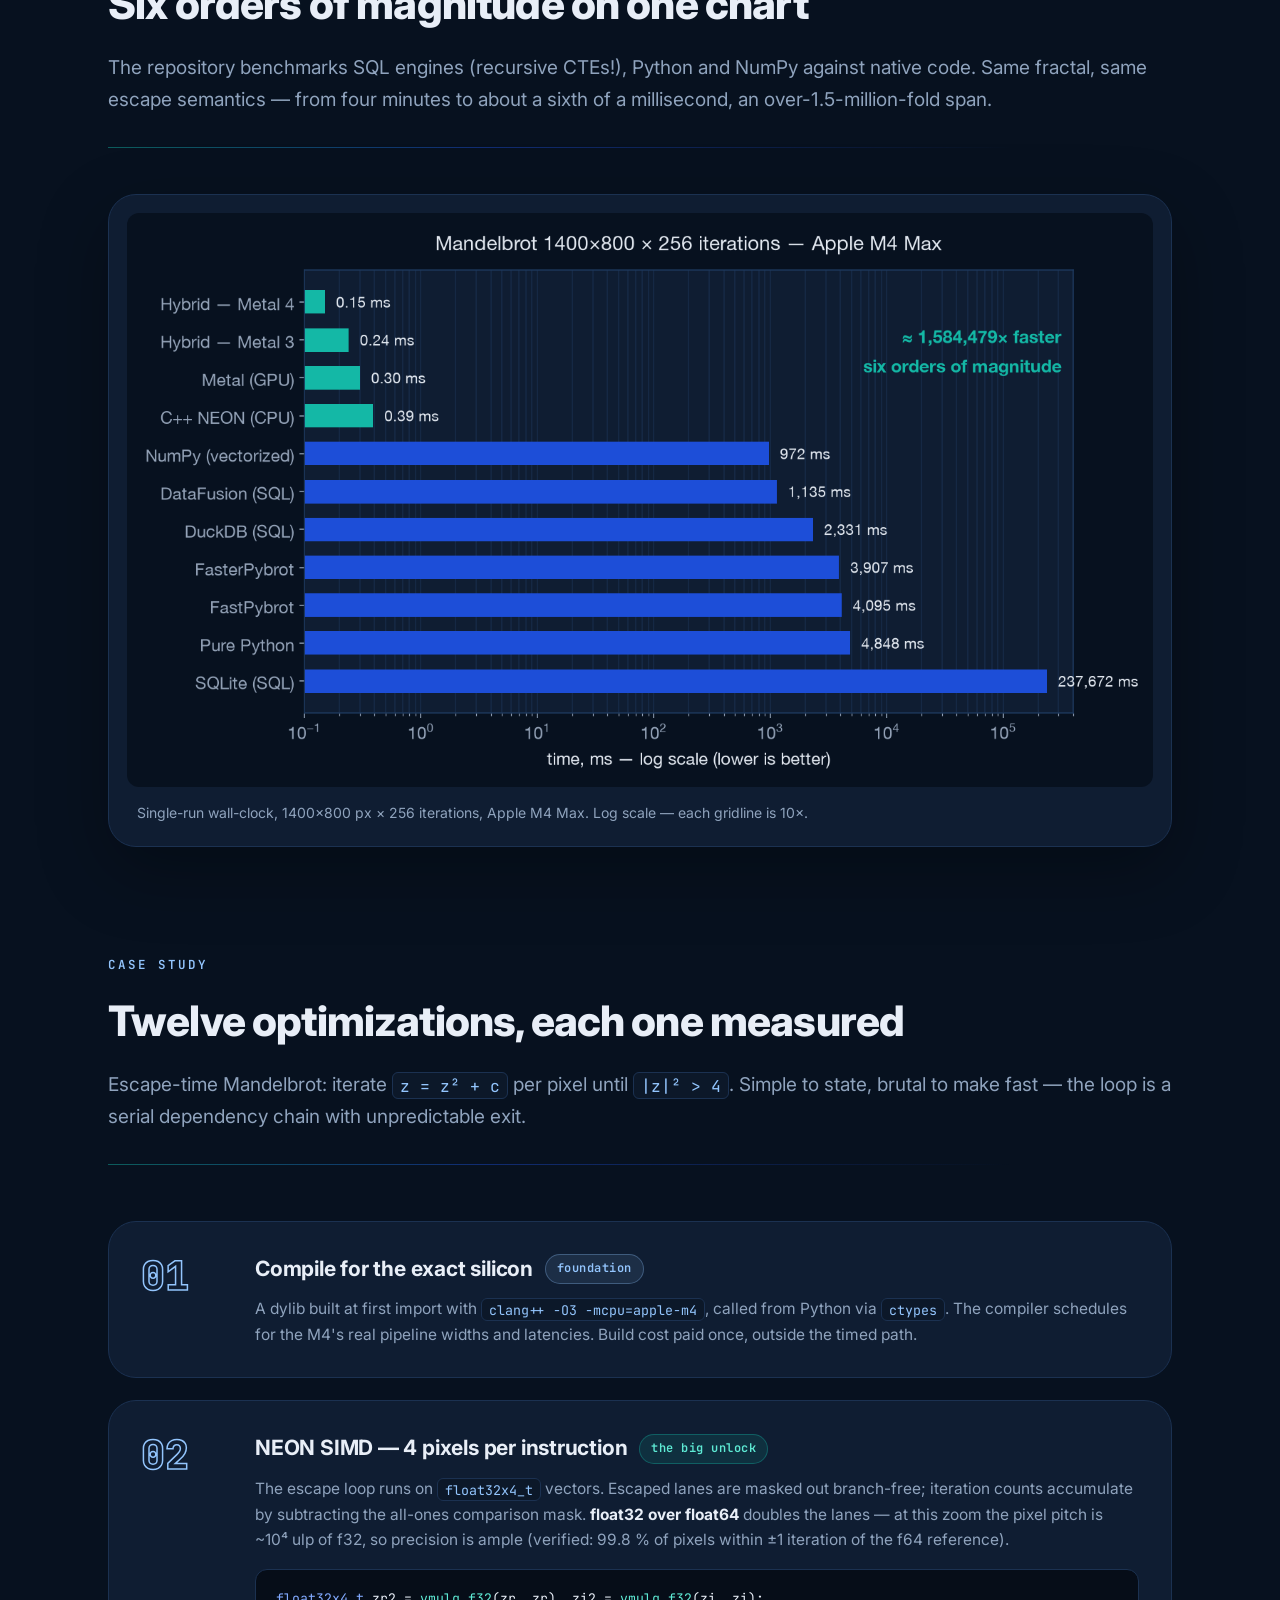
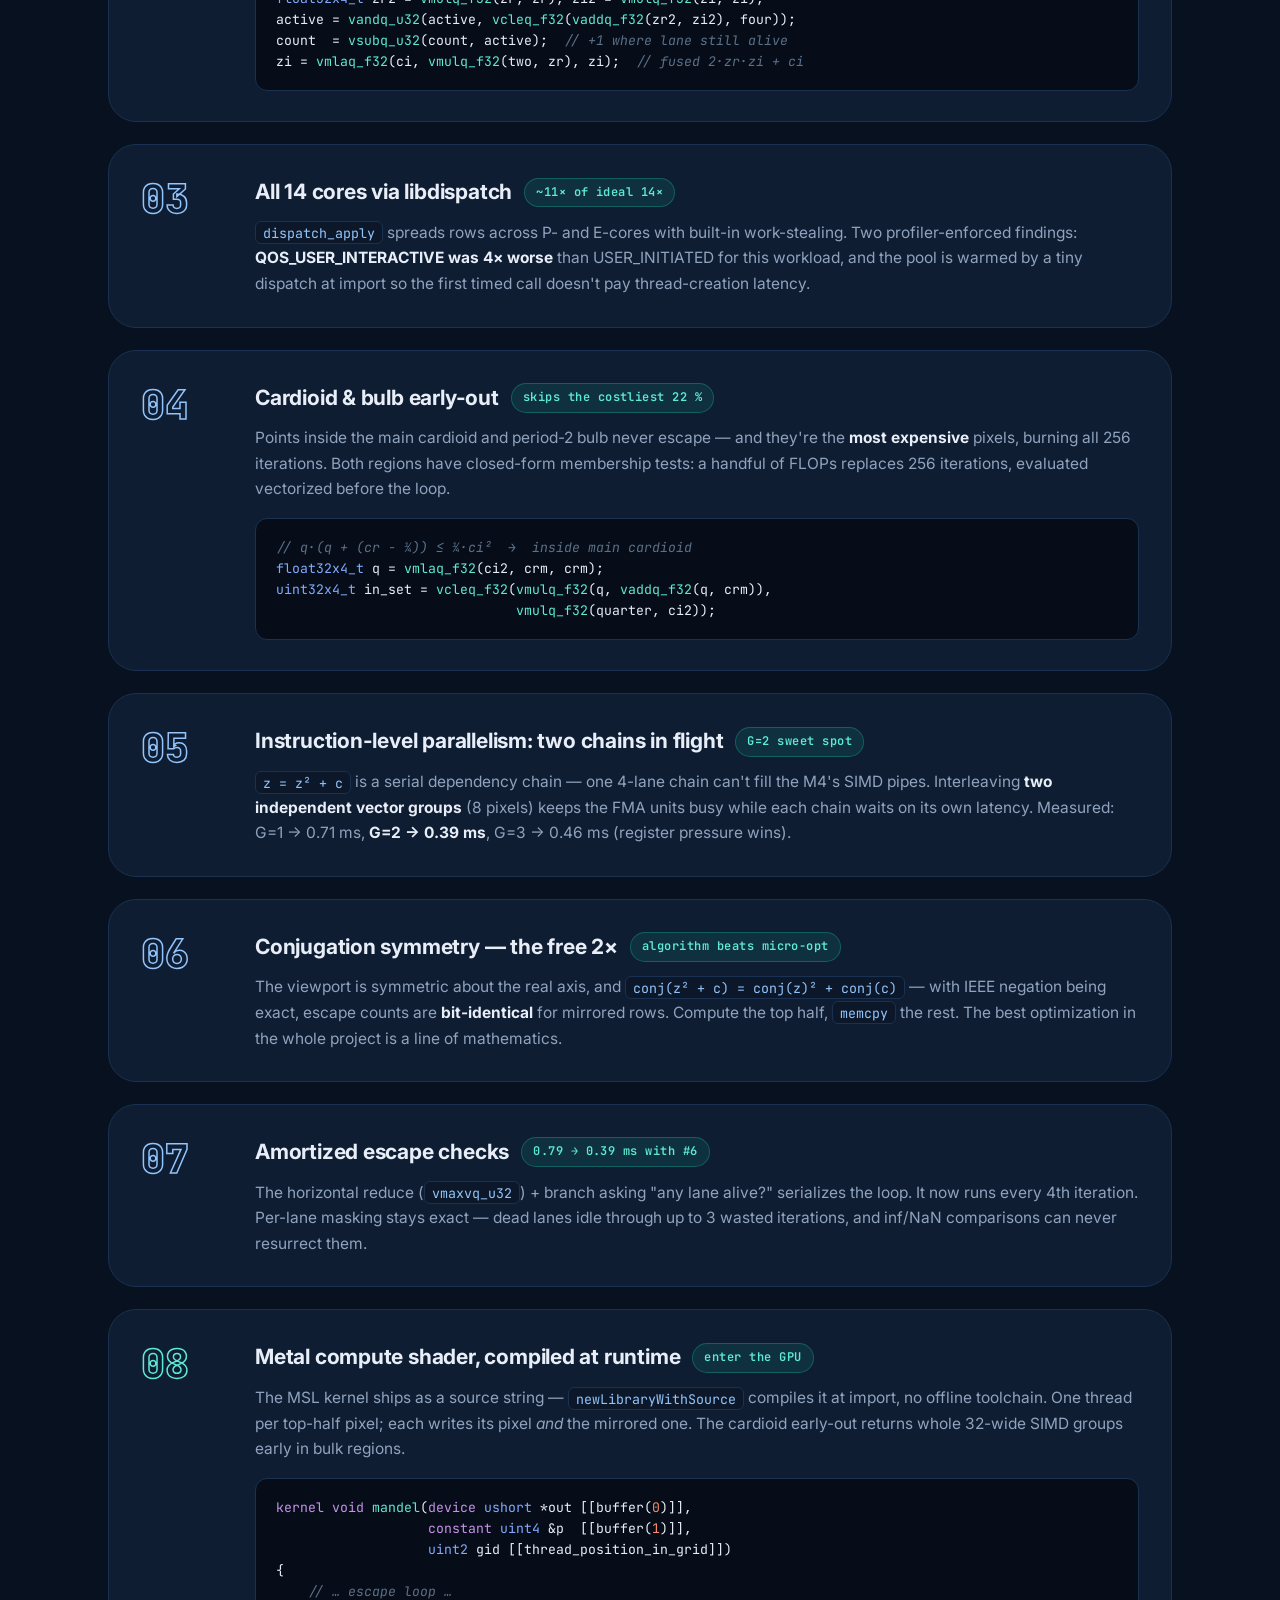
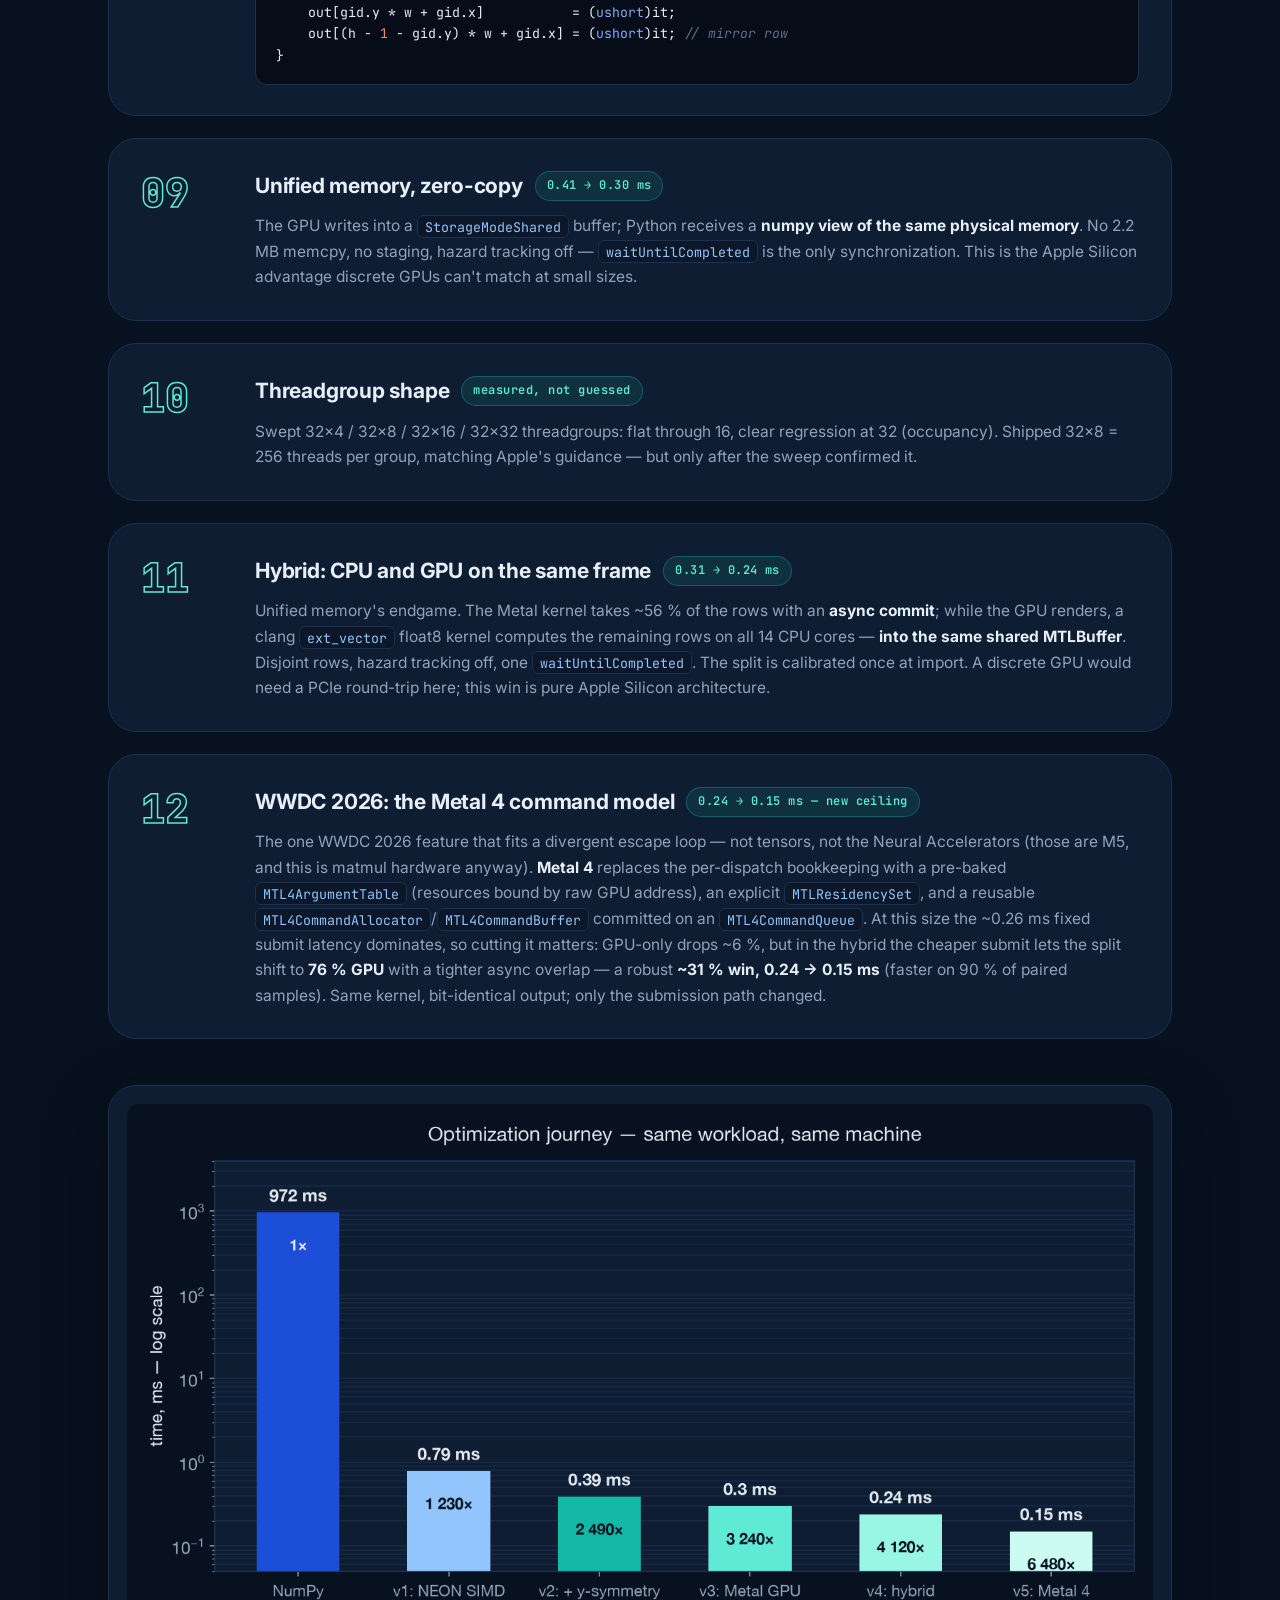
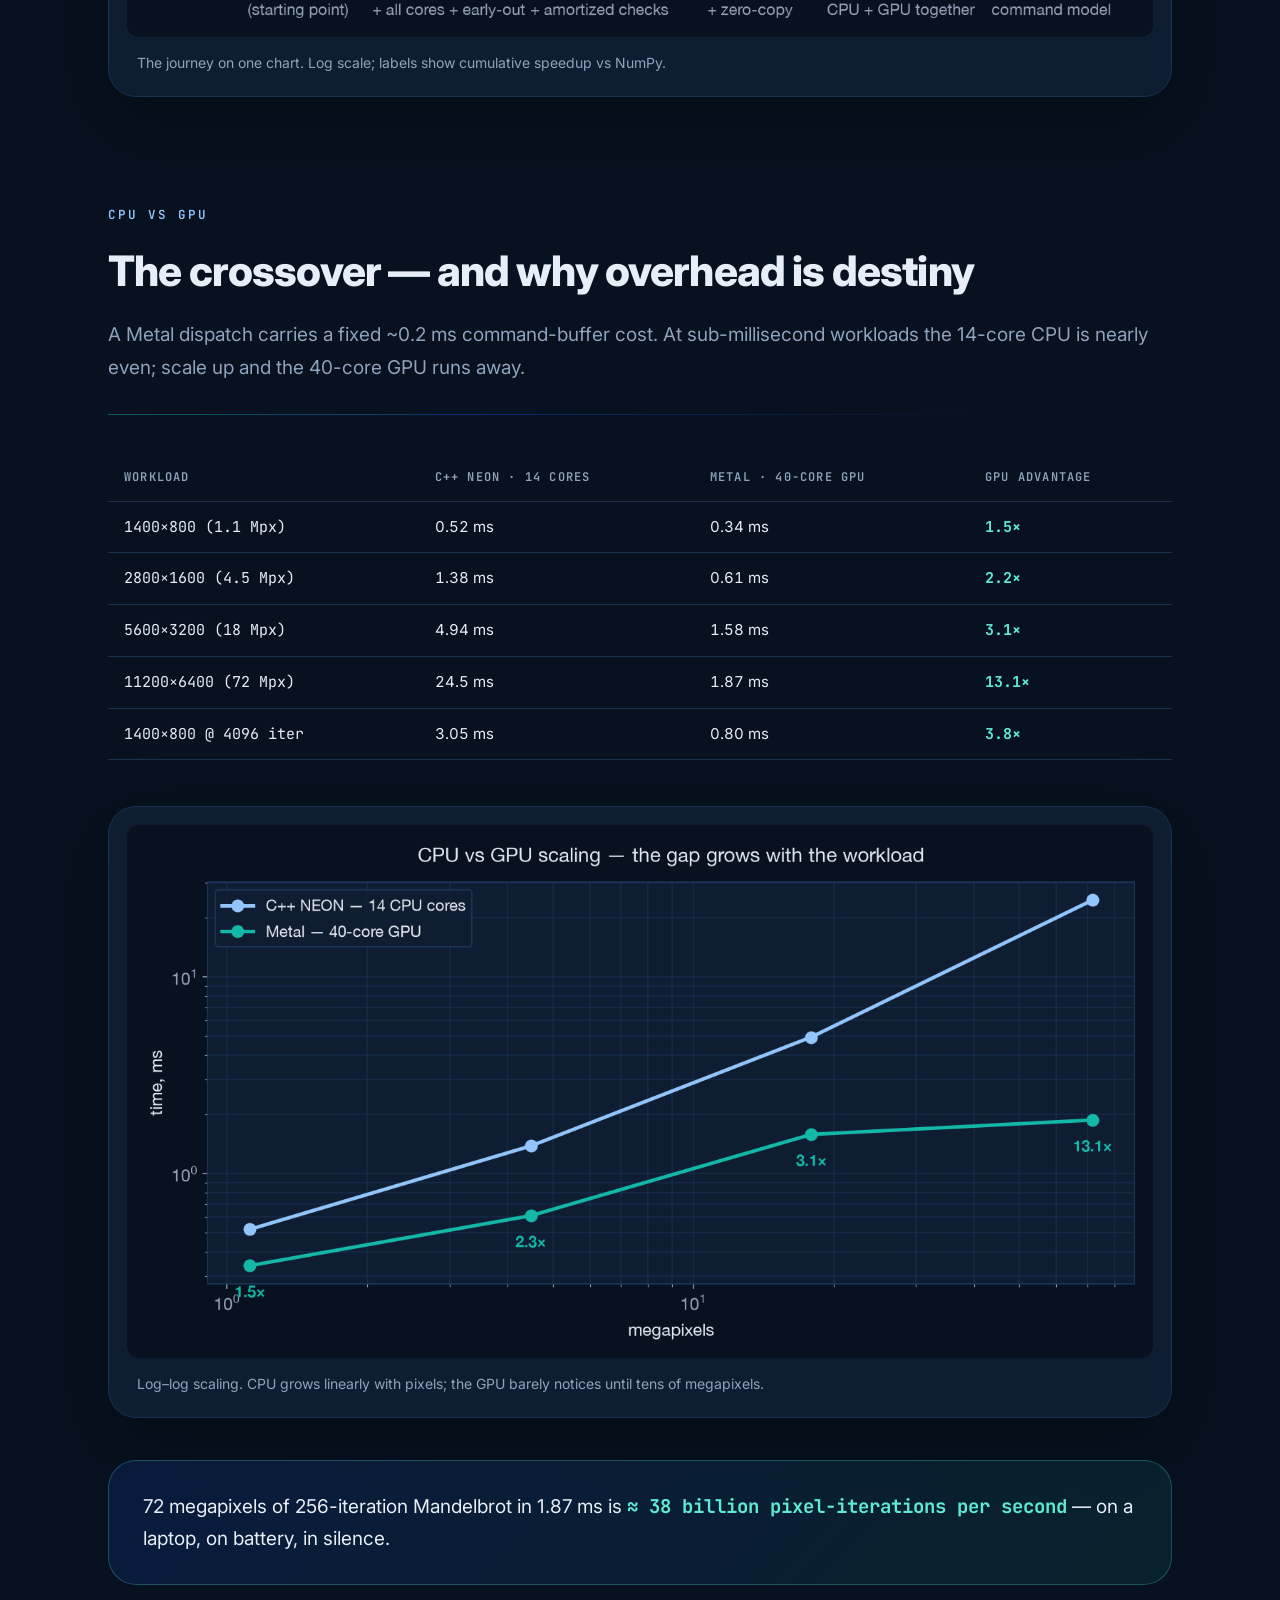
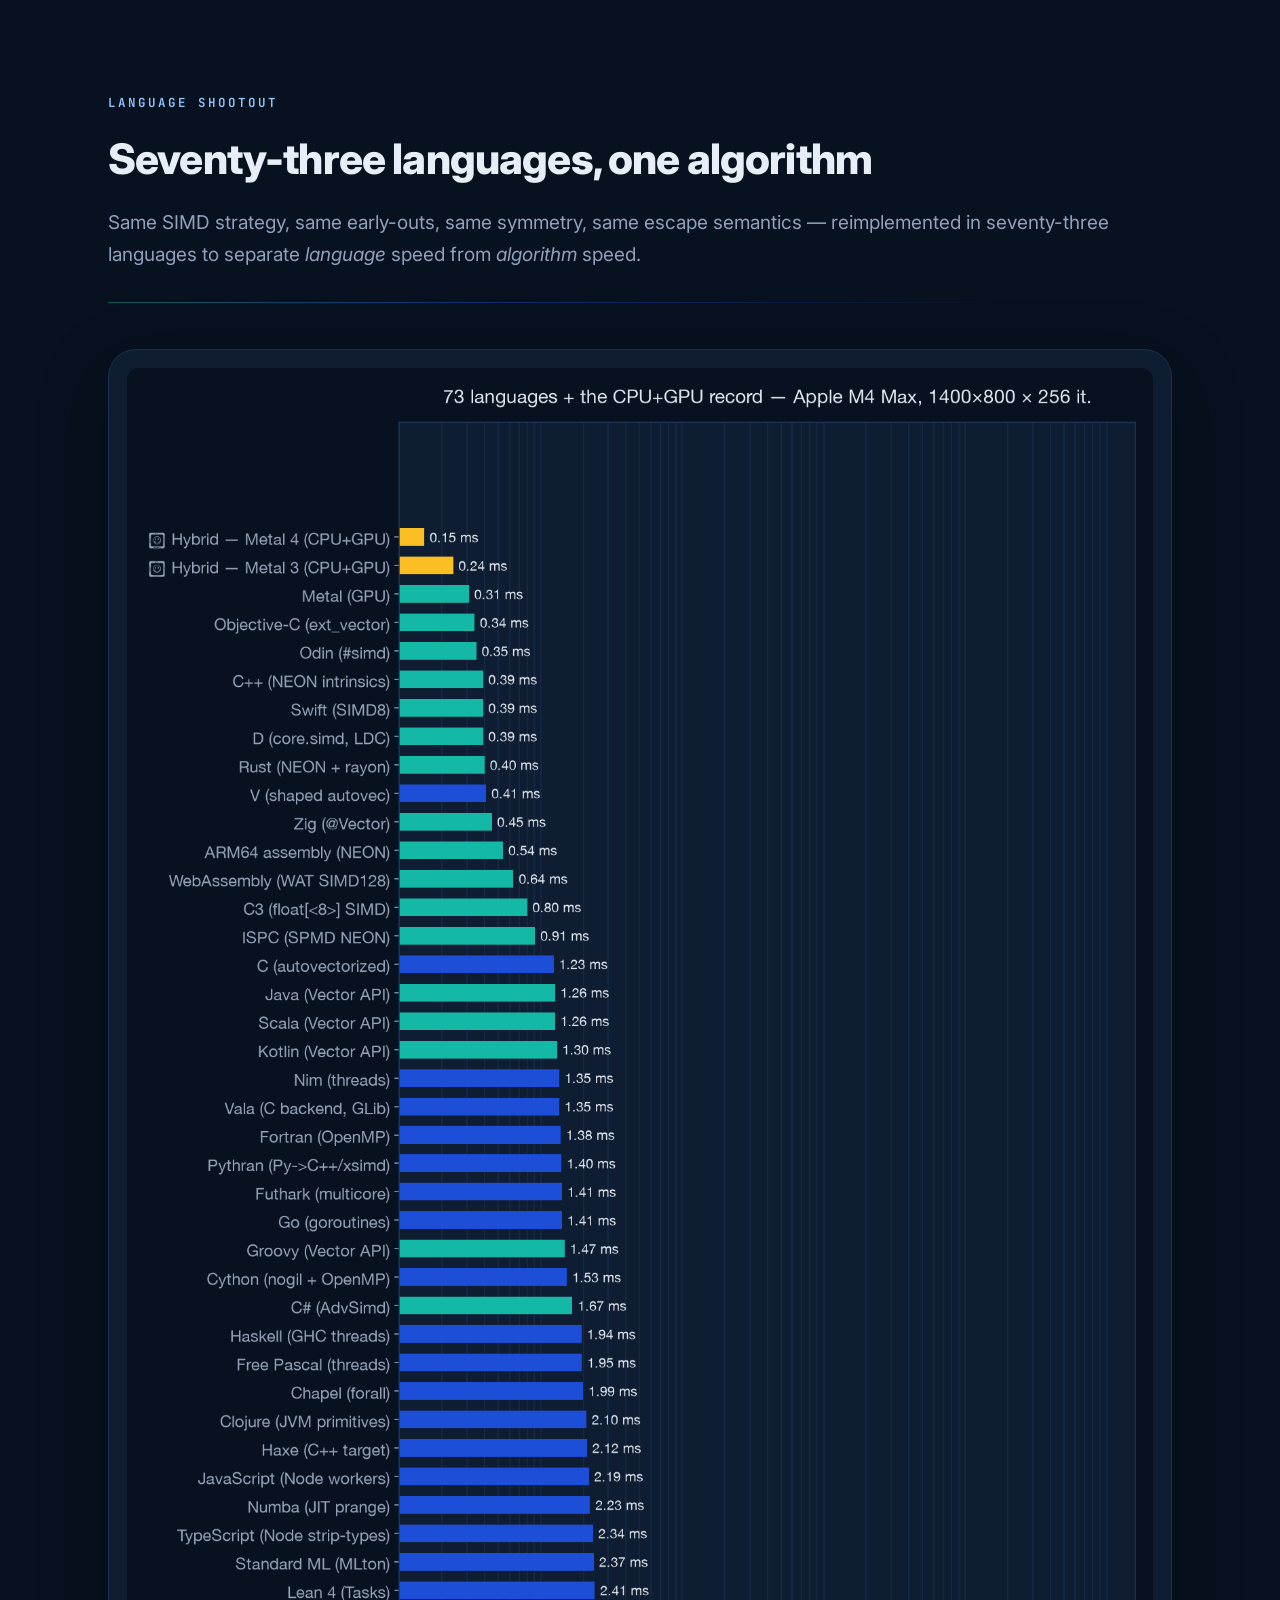
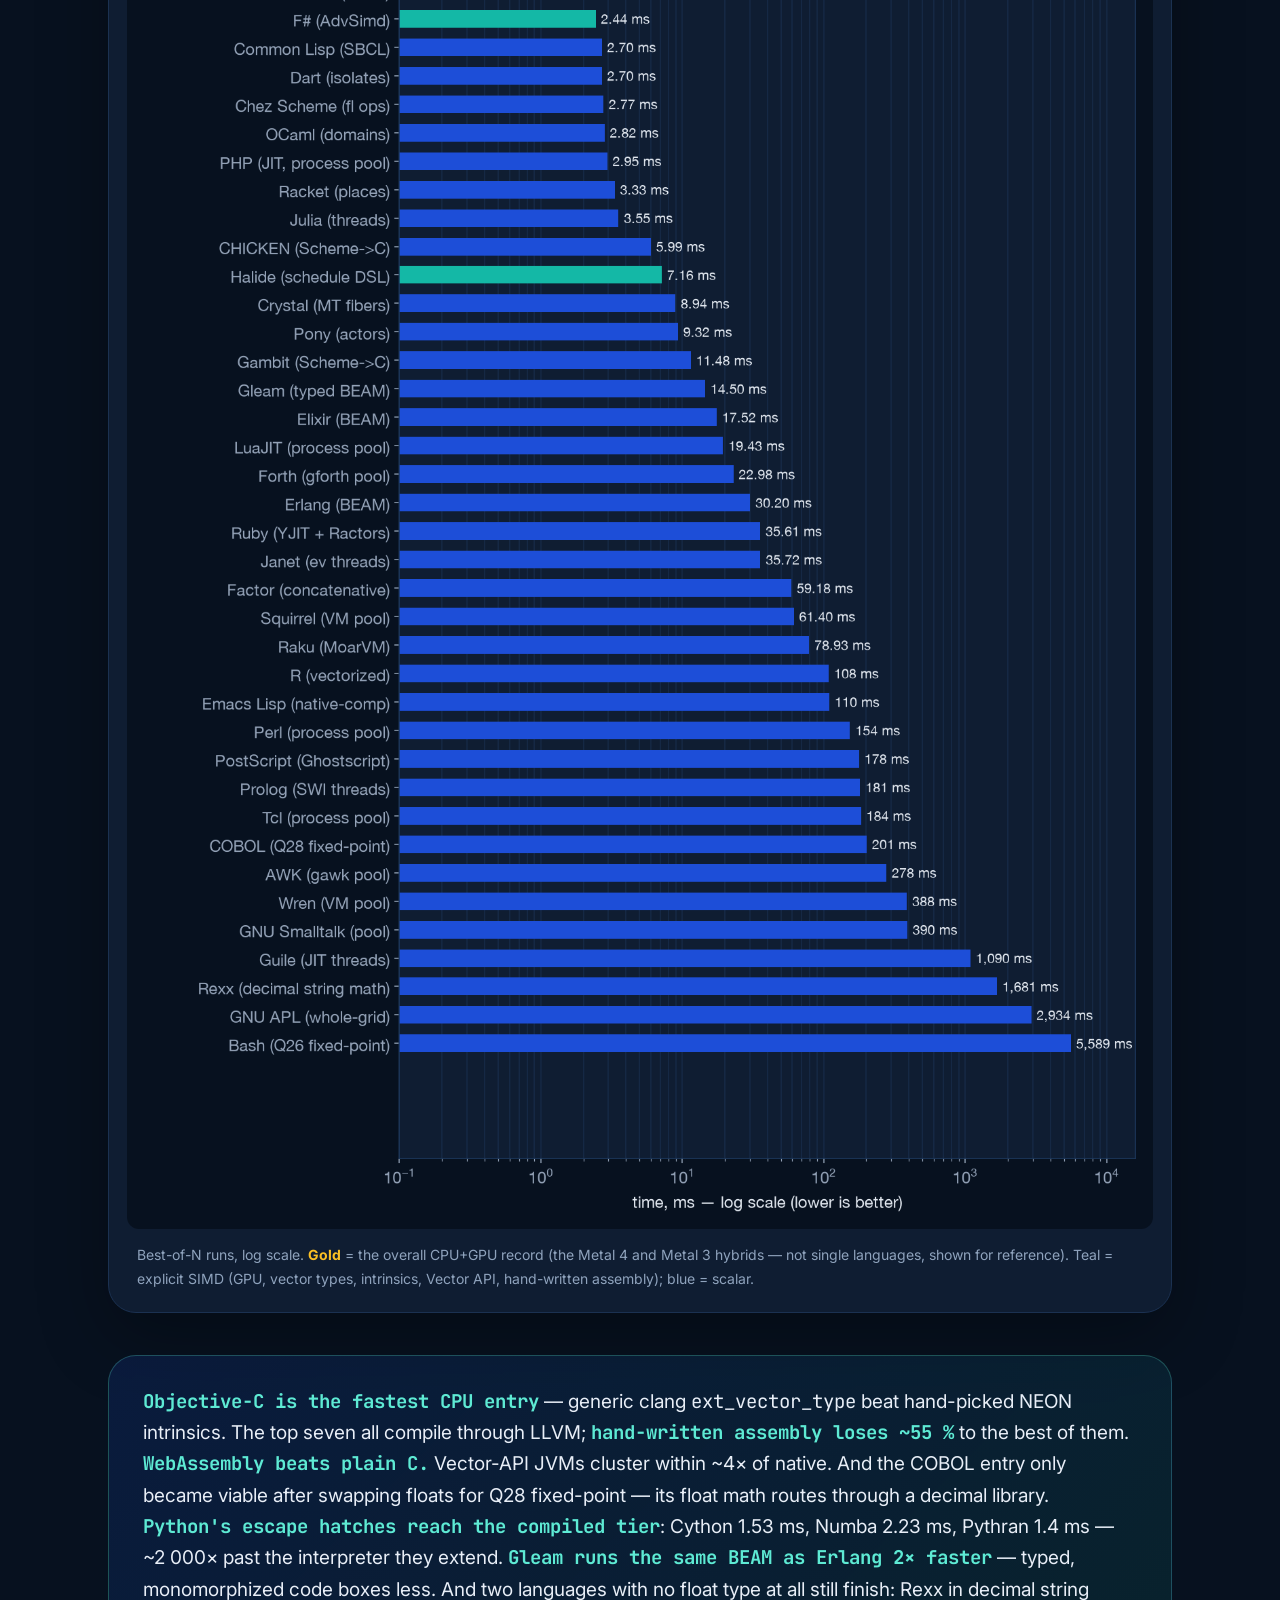
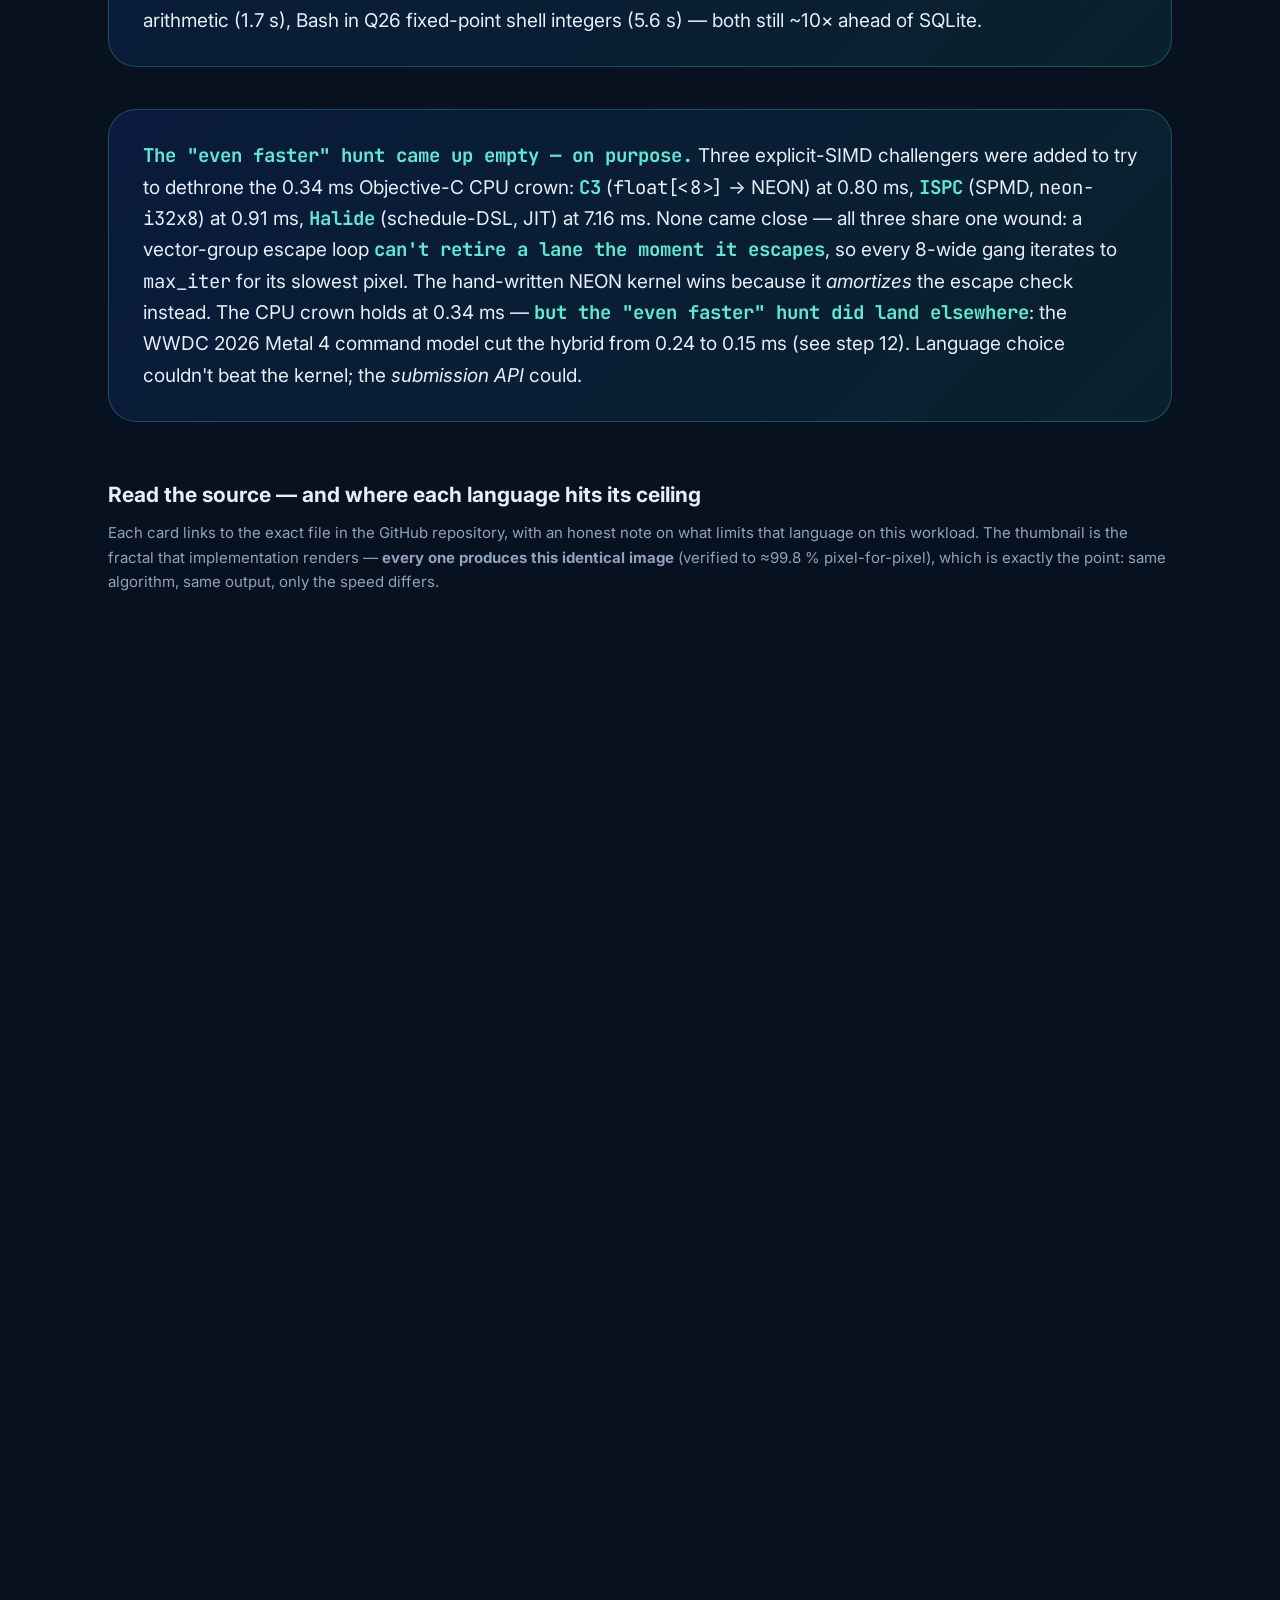
==== commit 40ccd9ce: "Source cards: add the rendered fractal thumbnail to every card Each card in the 'Read the source' gr" ====
--- a/web/index.html
+++ b/web/index.html
@@ -255,6 +255,9 @@
       transition: border-color .15s ease, transform .15s ease;
     }
     .srcchip:hover { border-color: var(--teal); transform: translateY(-2px); text-decoration: none; }
+    .srcchip .thumb { width: 100%; aspect-ratio: 7/4; object-fit: cover; border-radius: 9px;
+      display: block; margin-bottom: 12px; border: 1px solid var(--line); filter: saturate(1.05); }
+    .srcchip:hover .thumb { border-color: var(--teal); }
     .srcchip .top { display: flex; align-items: baseline; justify-content: space-between; gap: 8px; }
     .srcchip .top b { font-size: 14.5px; font-weight: 700; }
     .srcchip .file { font-family: var(--mono); font-size: 11px; color: var(--muted); white-space: nowrap; }
@@ -572,7 +575,7 @@
     </div>
 
     <h3 class="reveal" style="margin-top:56px; font-size:21px; font-weight:700">Read the source — and where each language hits its ceiling</h3>
-    <p class="reveal" style="color:var(--muted); font-size:15px; margin-top:8px">Each card links to the exact file in the GitHub repository, with an honest note on what limits that language on this workload.</p>
+    <p class="reveal" style="color:var(--muted); font-size:15px; margin-top:8px">Each card links to the exact file in the GitHub repository, with an honest note on what limits that language on this workload. The thumbnail is the fractal that implementation renders — <b>every one produces this identical image</b> (verified to ≈99.8 % pixel-for-pixel), which is exactly the point: same algorithm, same output, only the speed differs.</p>
     <div class="srcgrid reveal" id="srcgrid"></div>
     <script>
       const GH = "https://github.com/jirakj/sql-mandelbrot-benchmark/blob/master/";
@@ -657,7 +660,7 @@
         ["SQL — SQLite", "sqlitebrot.py", "<b>Limit:</b> a row-at-a-time interpreter asked to iterate 250 M times — it finishes, which is the most that can be said."],
       ];
       document.getElementById("srcgrid").innerHTML = SOURCES.map(([n, f, lim]) =>
-        `<a class="srcchip" href="${GH}${f}" target="_blank" rel="noopener"><span class="top"><b>${n}</b><span class="file">${f.split("/").pop()}</span></span><span class="lim">${lim}</span></a>`
+        `<a class="srcchip" href="${GH}${f}" target="_blank" rel="noopener"><img class="thumb" src="assets/fractal-thumb.png?v=1" loading="lazy" alt="Mandelbrot set rendered by the ${n} implementation"><span class="top"><b>${n}</b><span class="file">${f.split("/").pop()}</span></span><span class="lim">${lim}</span></a>`
       ).join("");
     </script>
   </div>
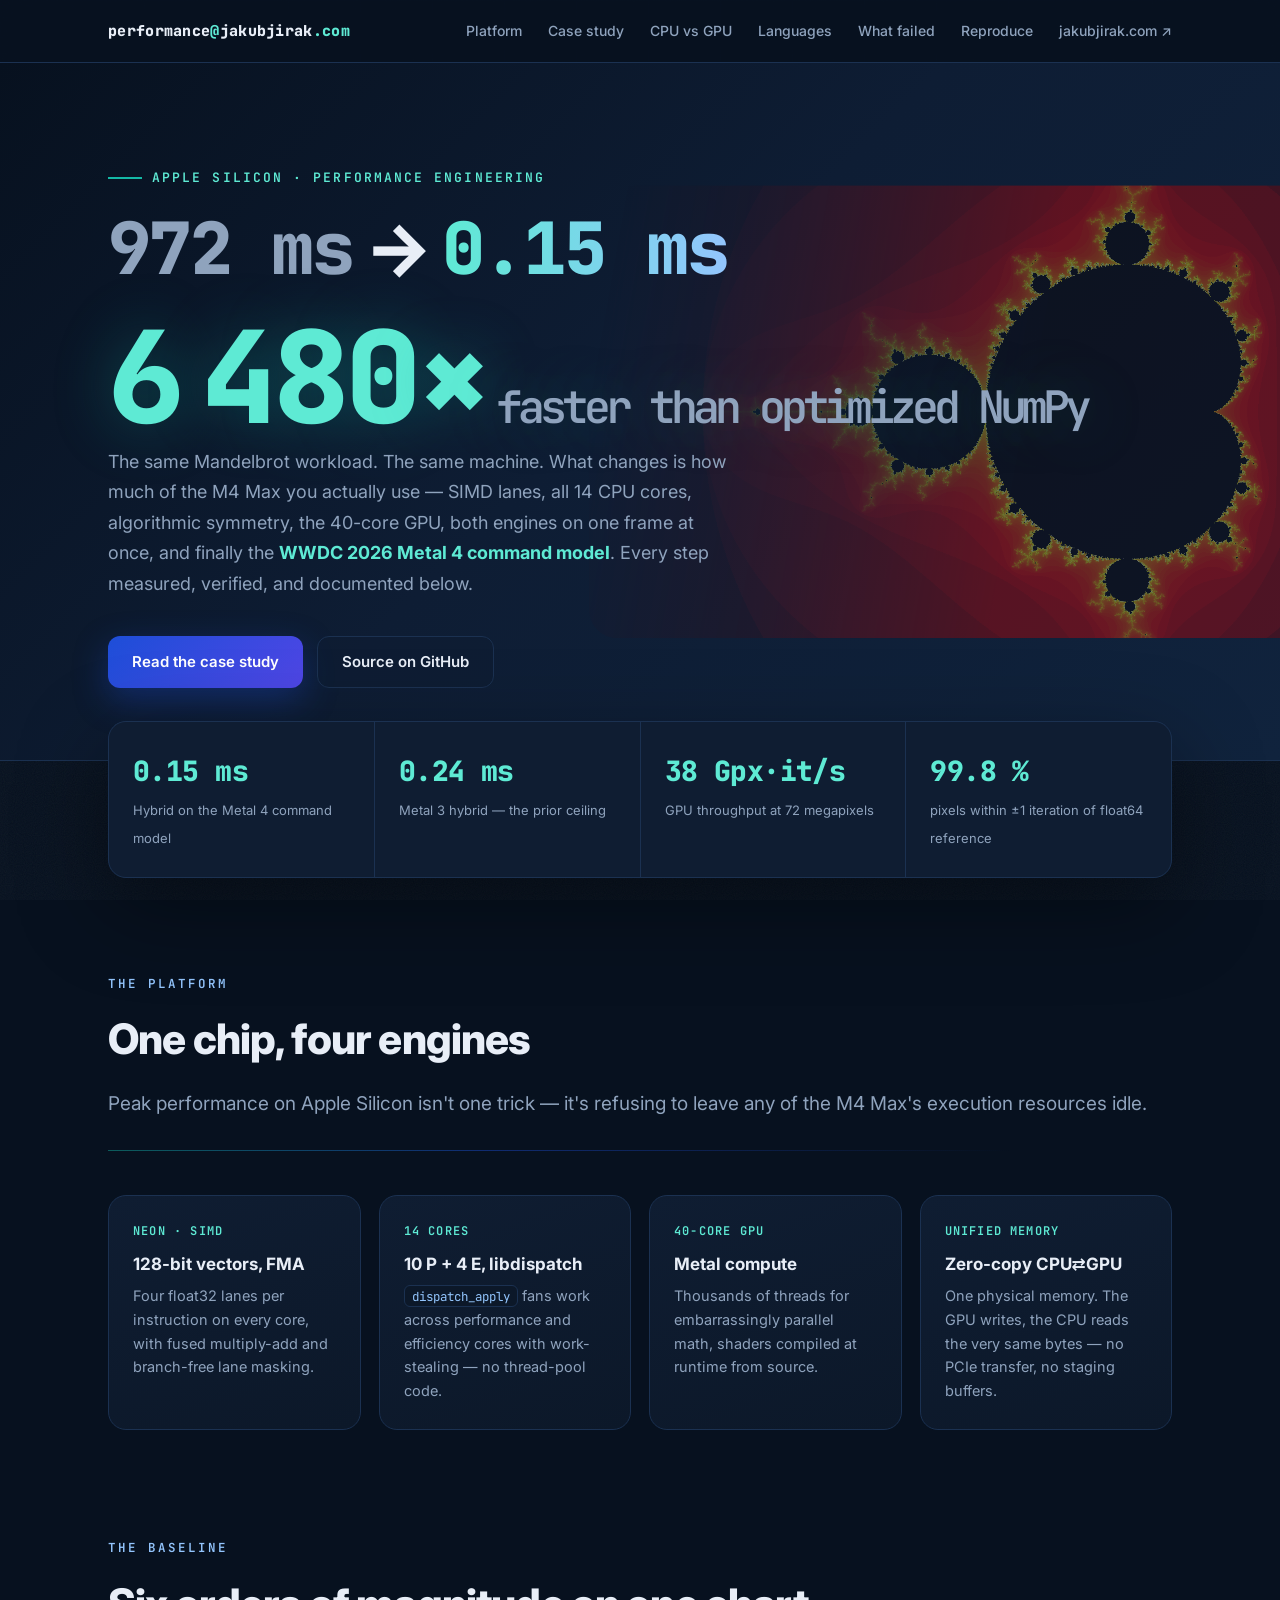
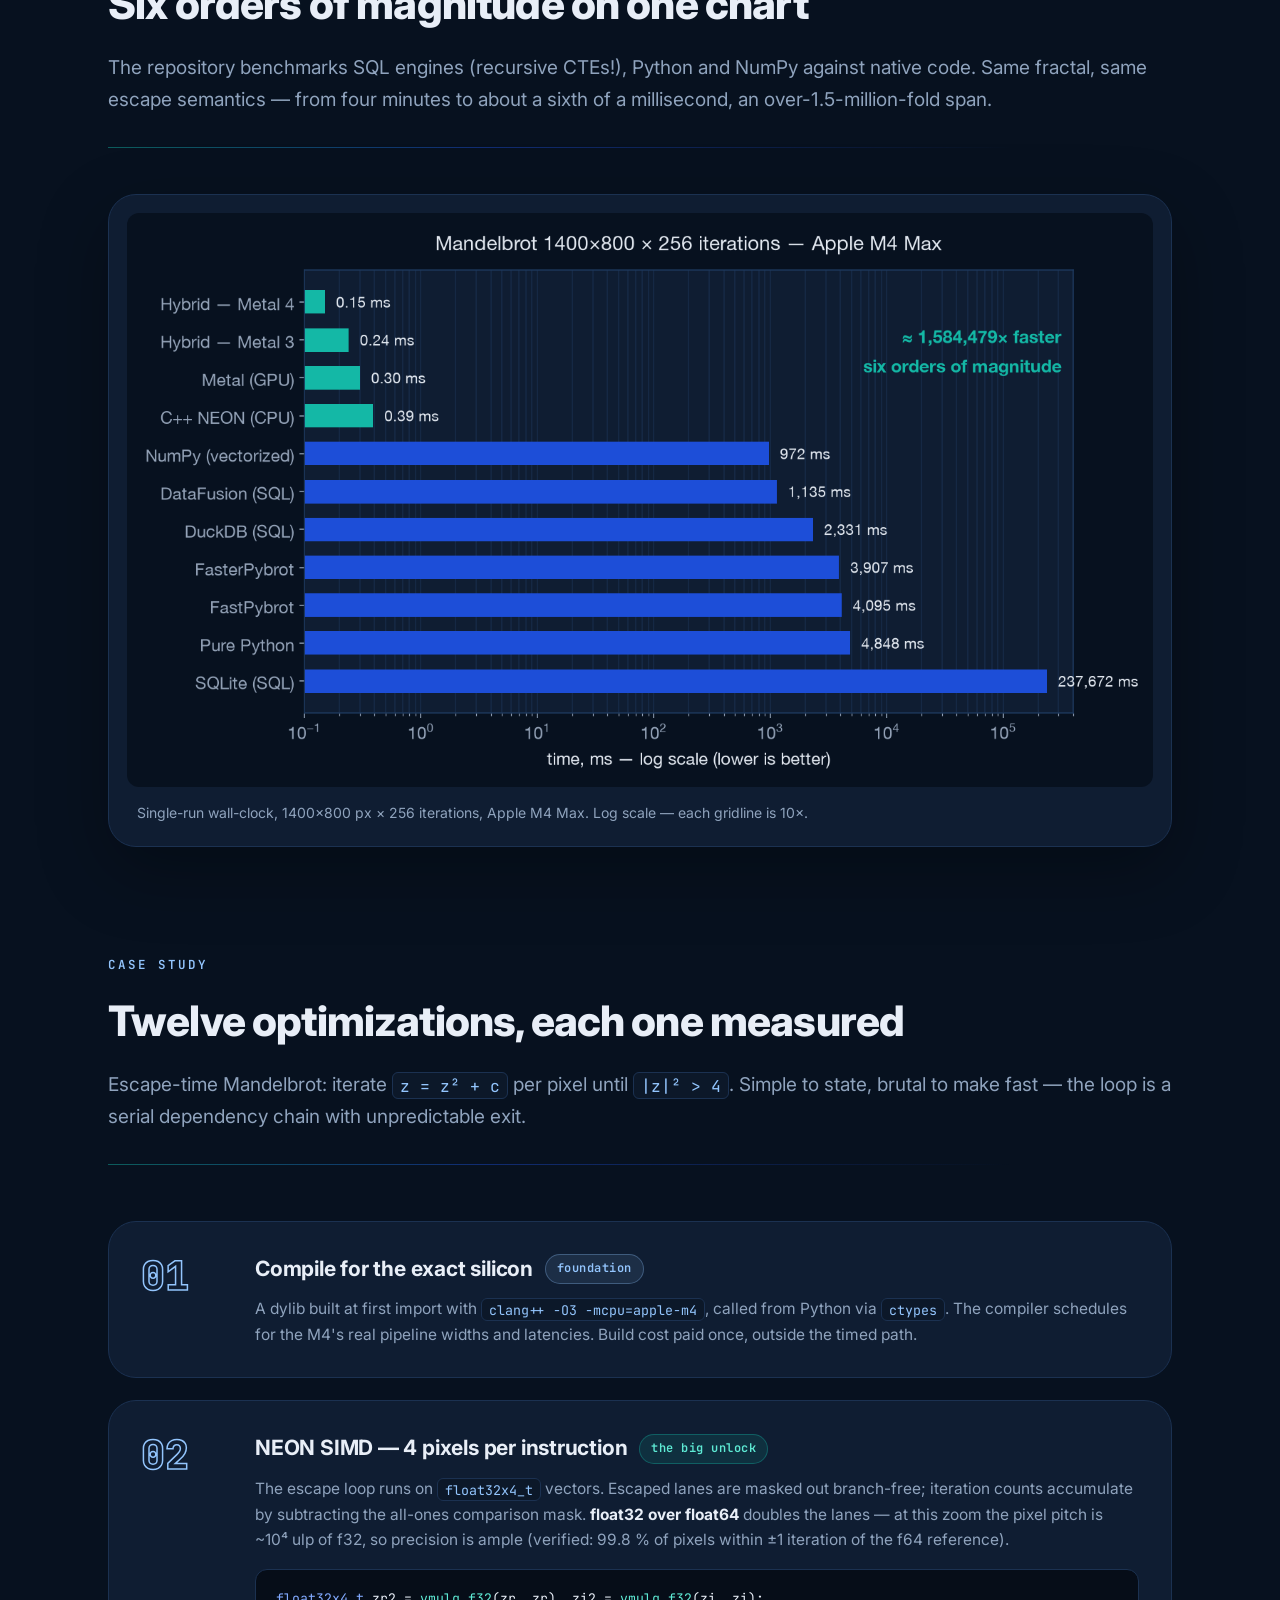
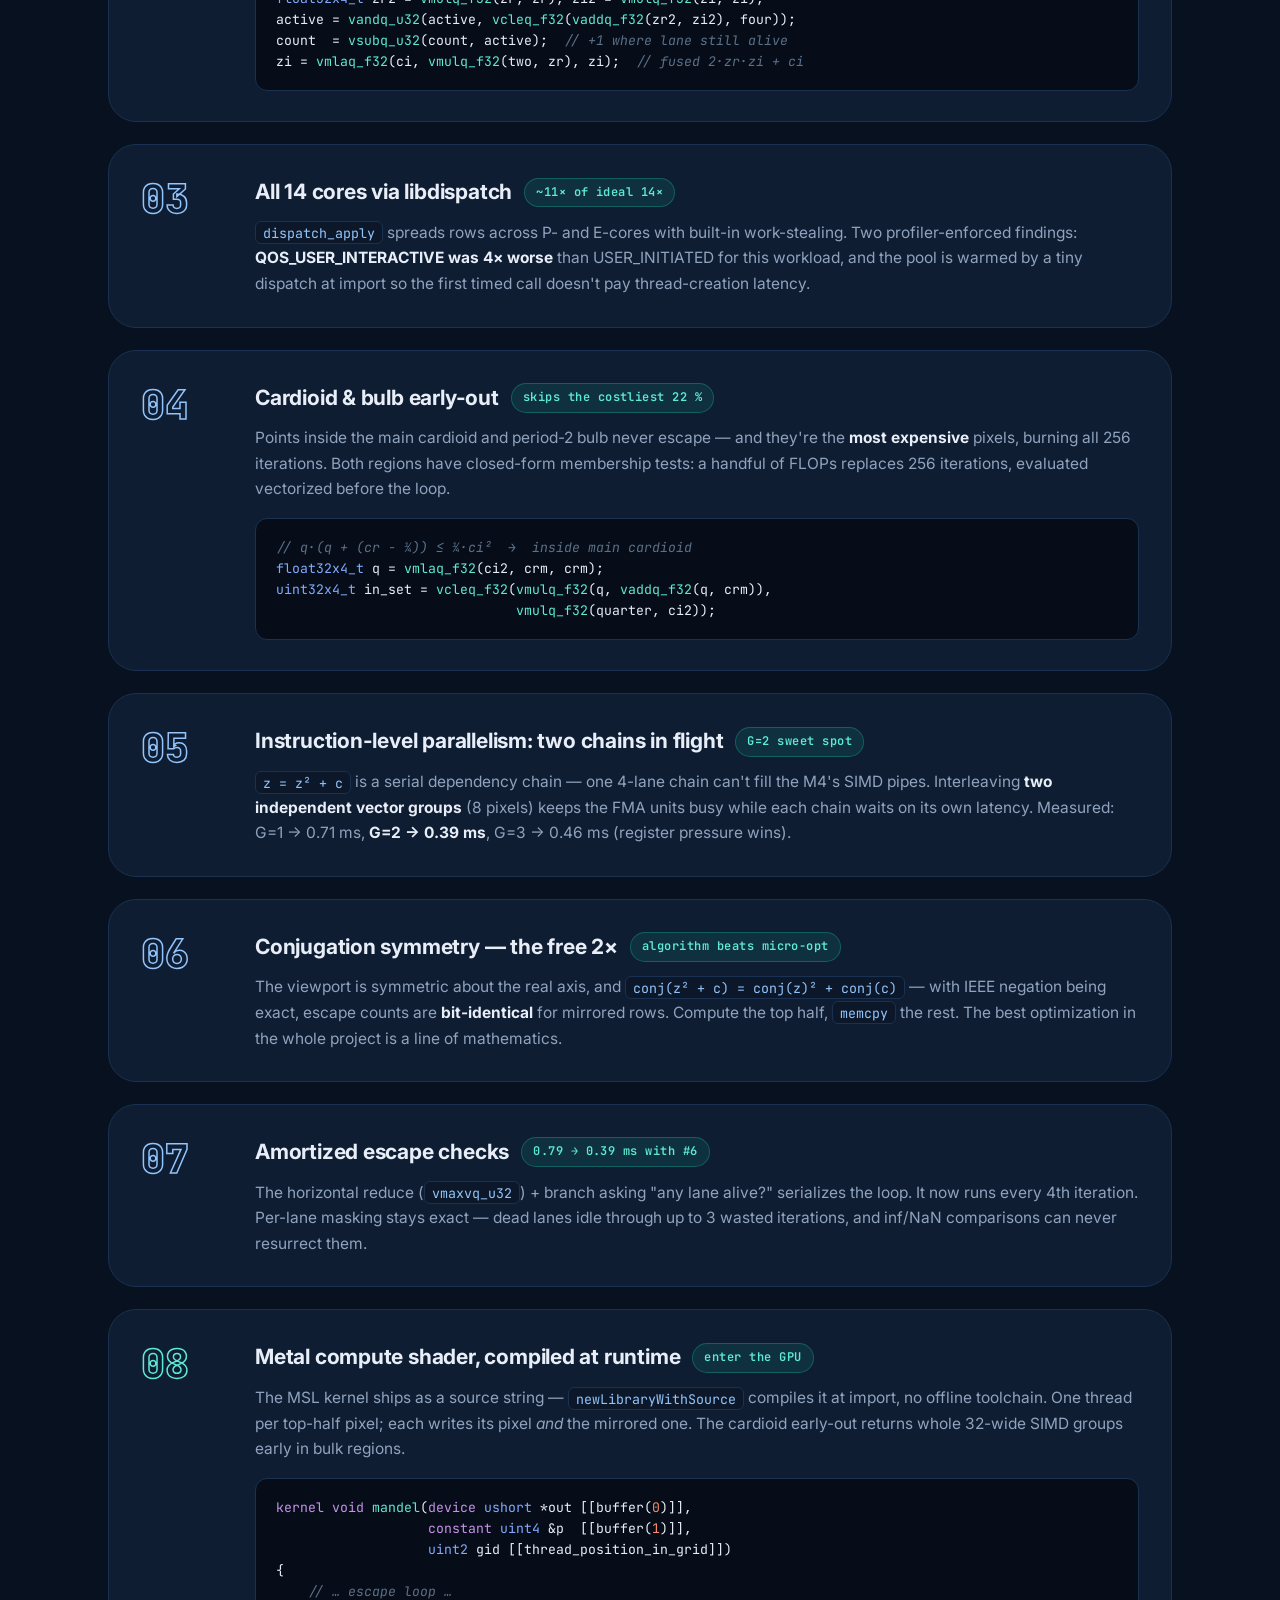
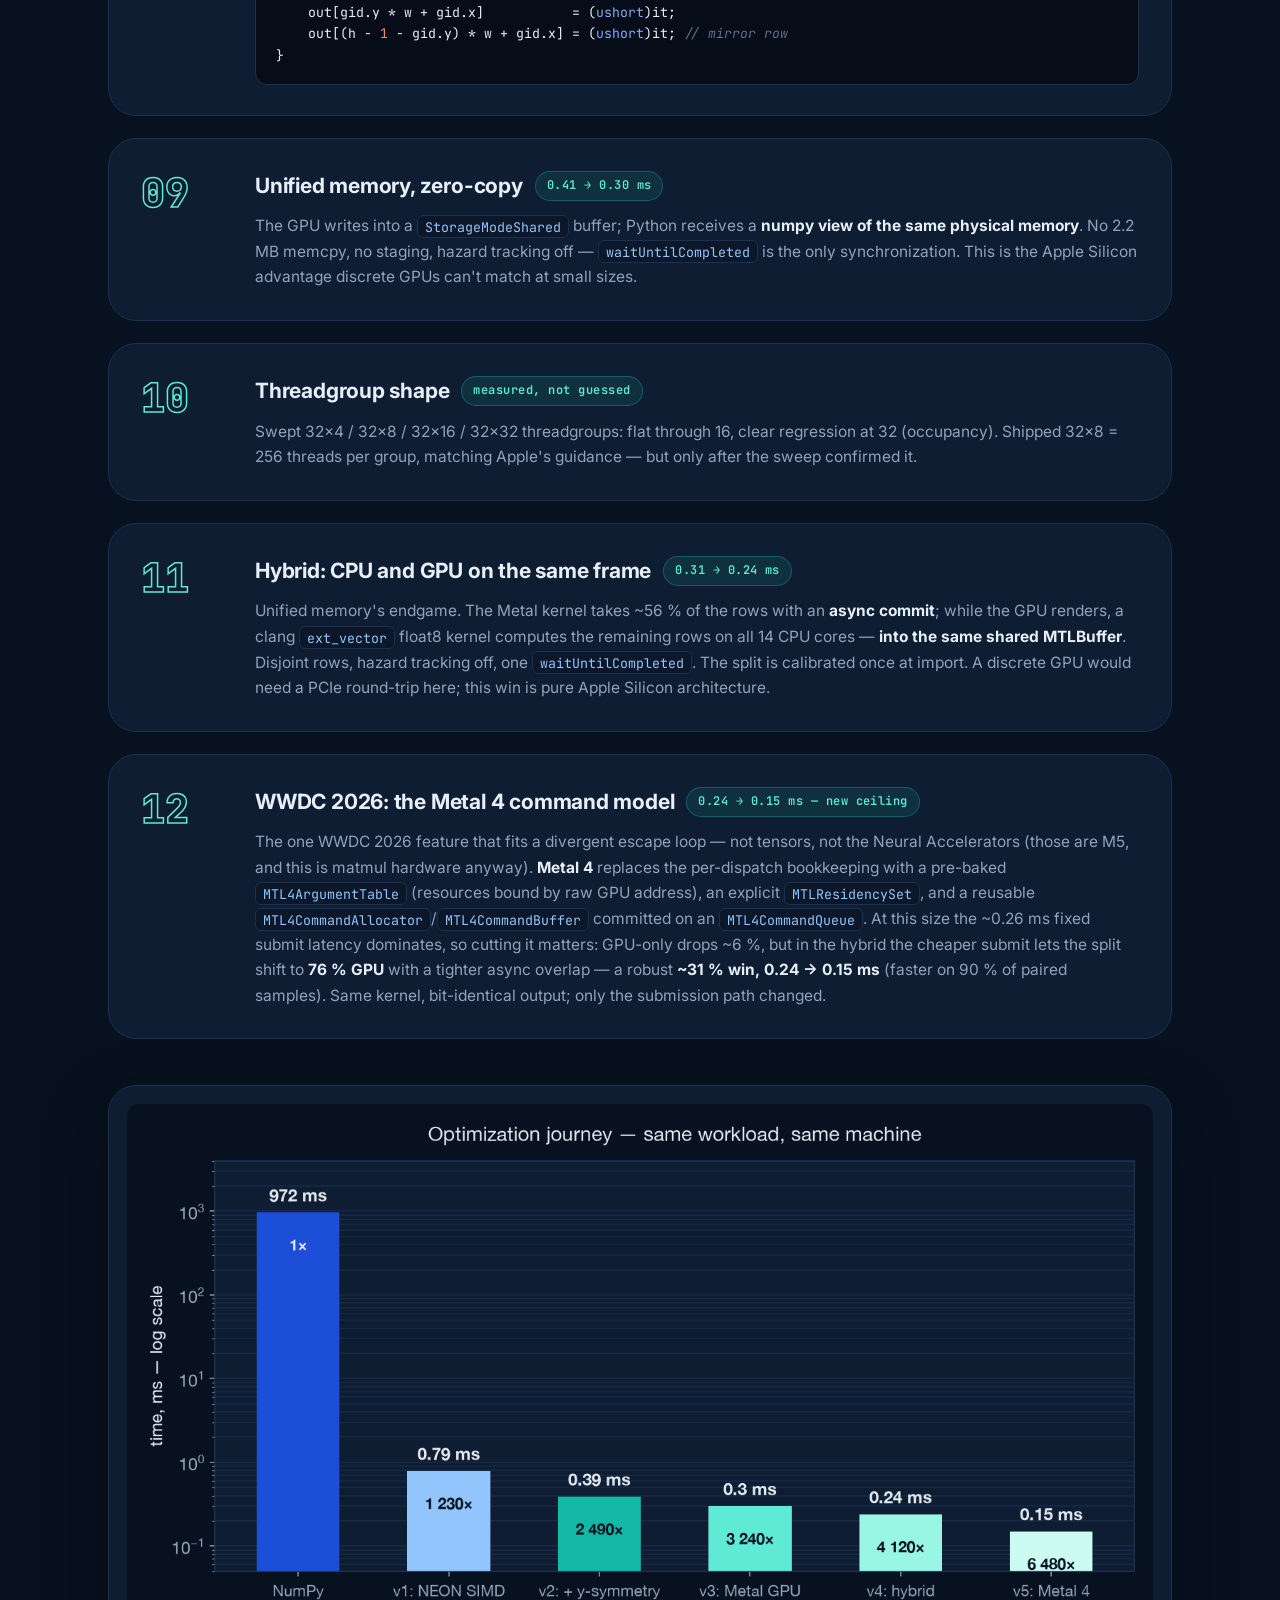
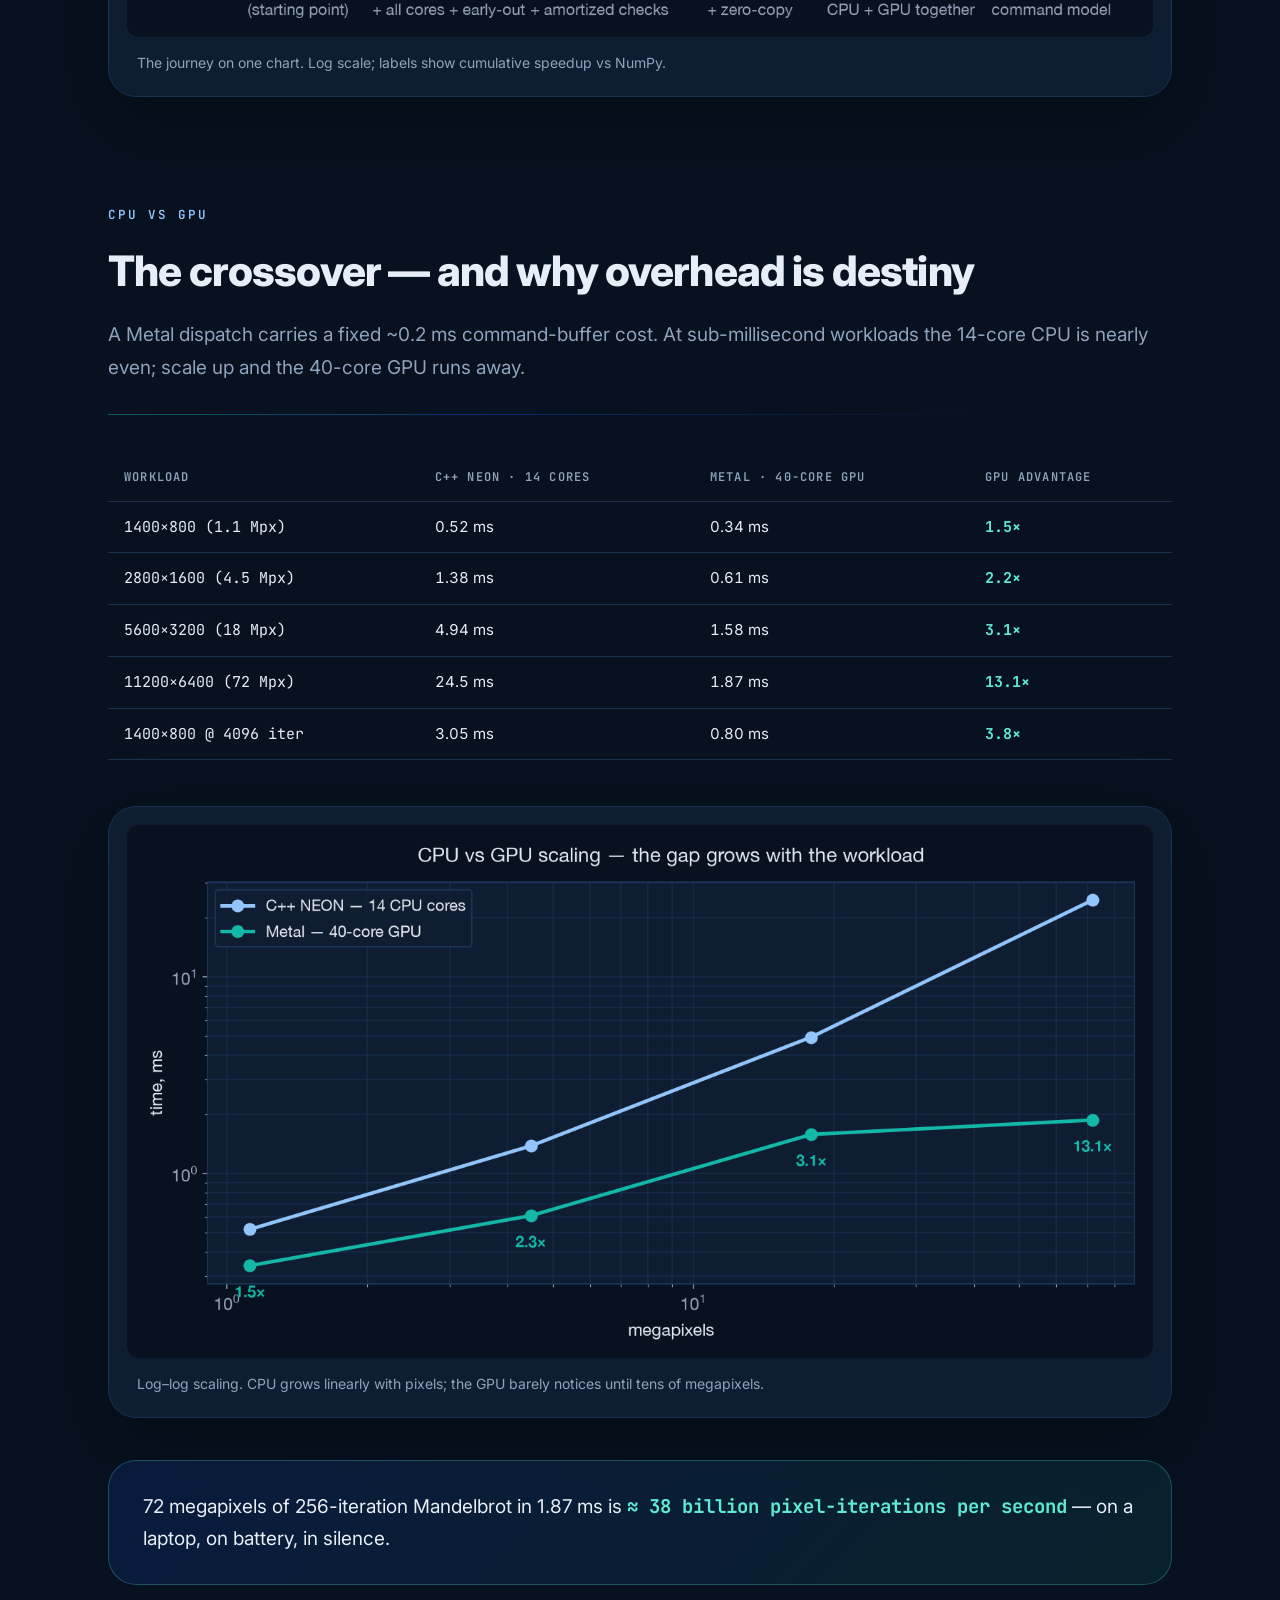
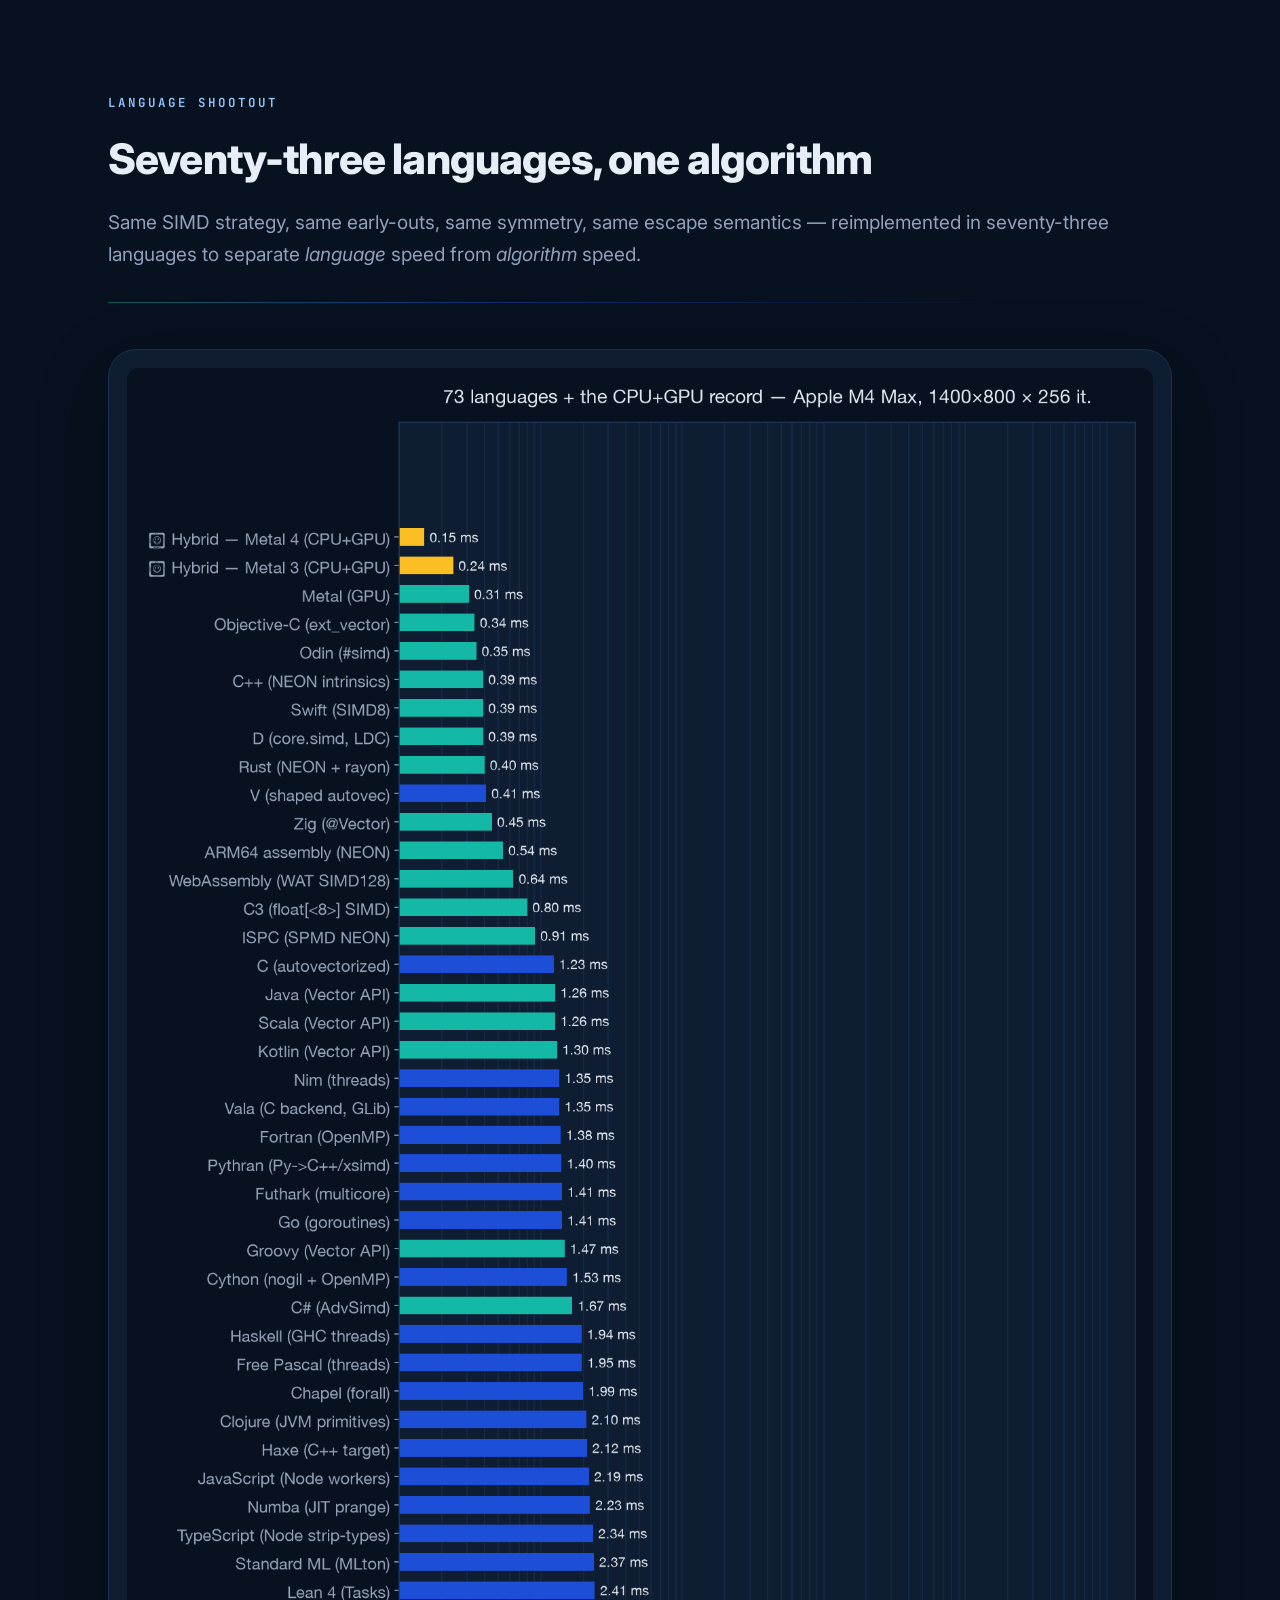
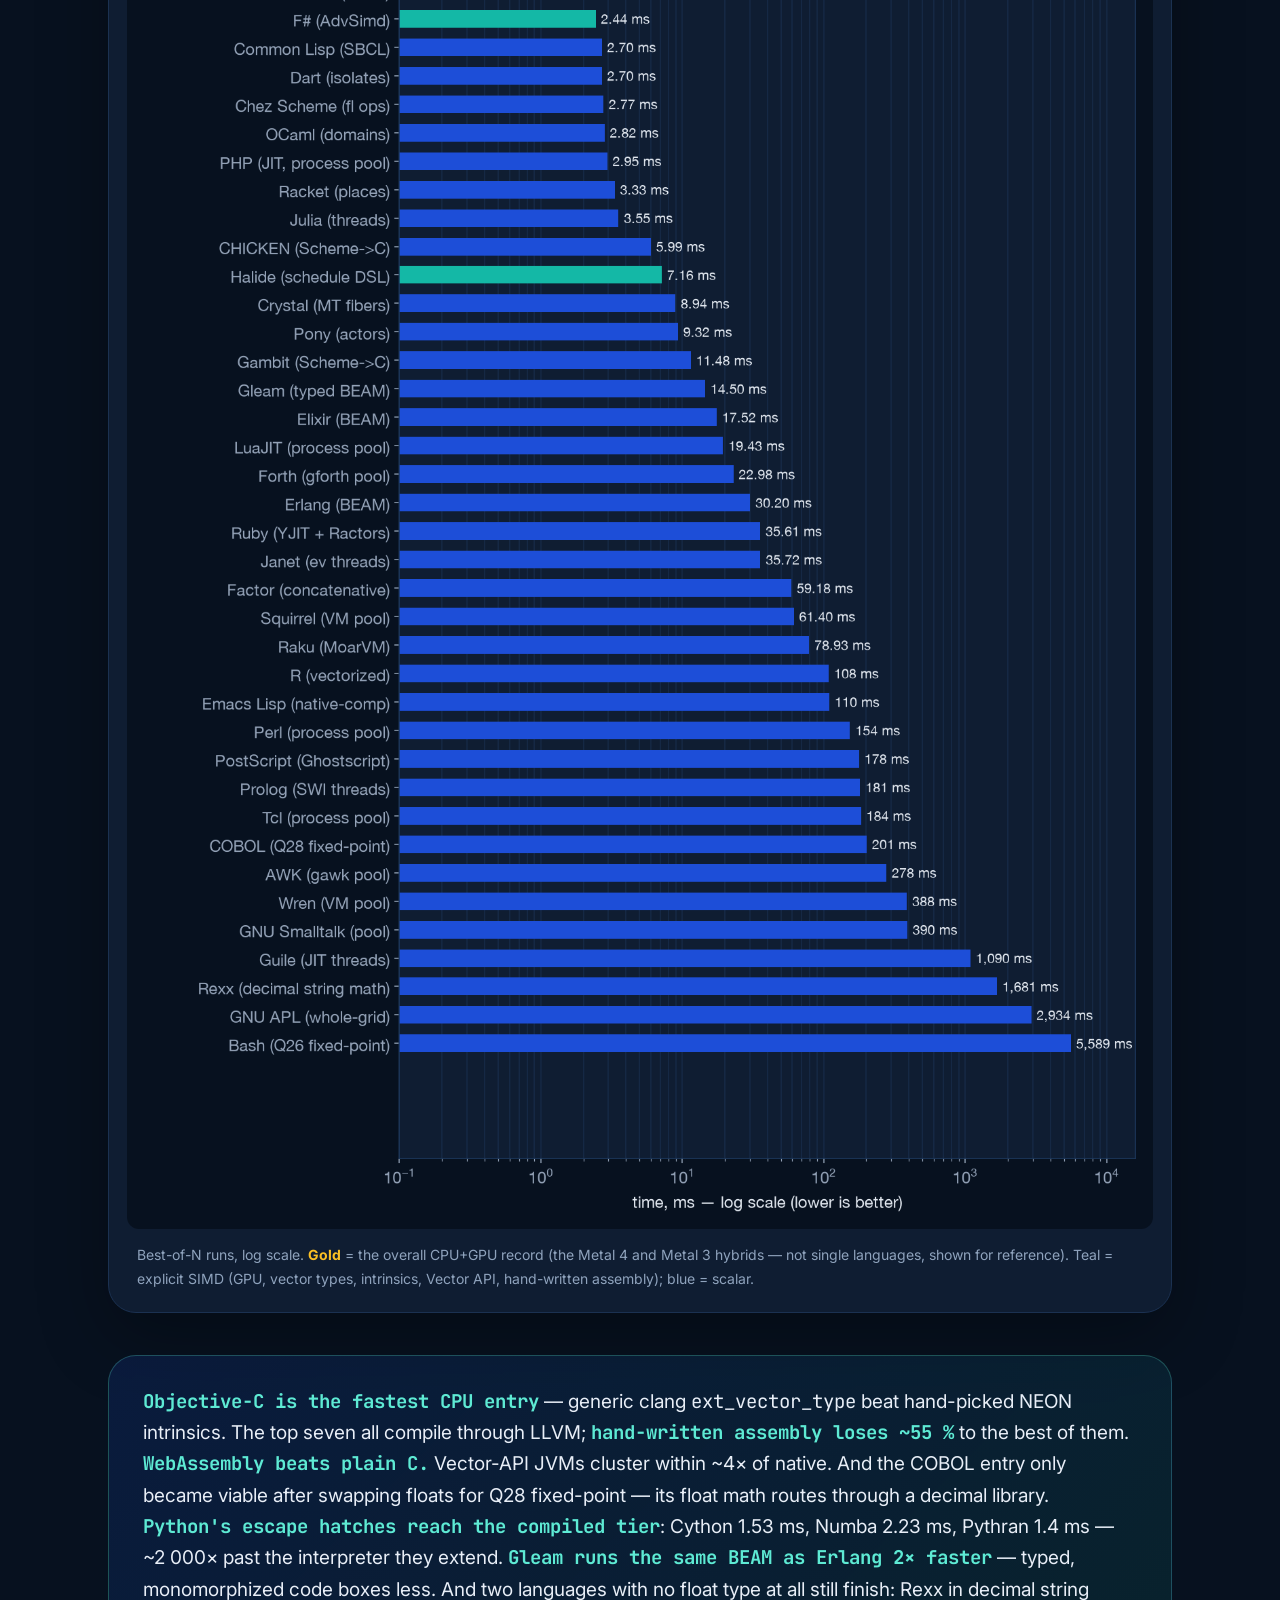
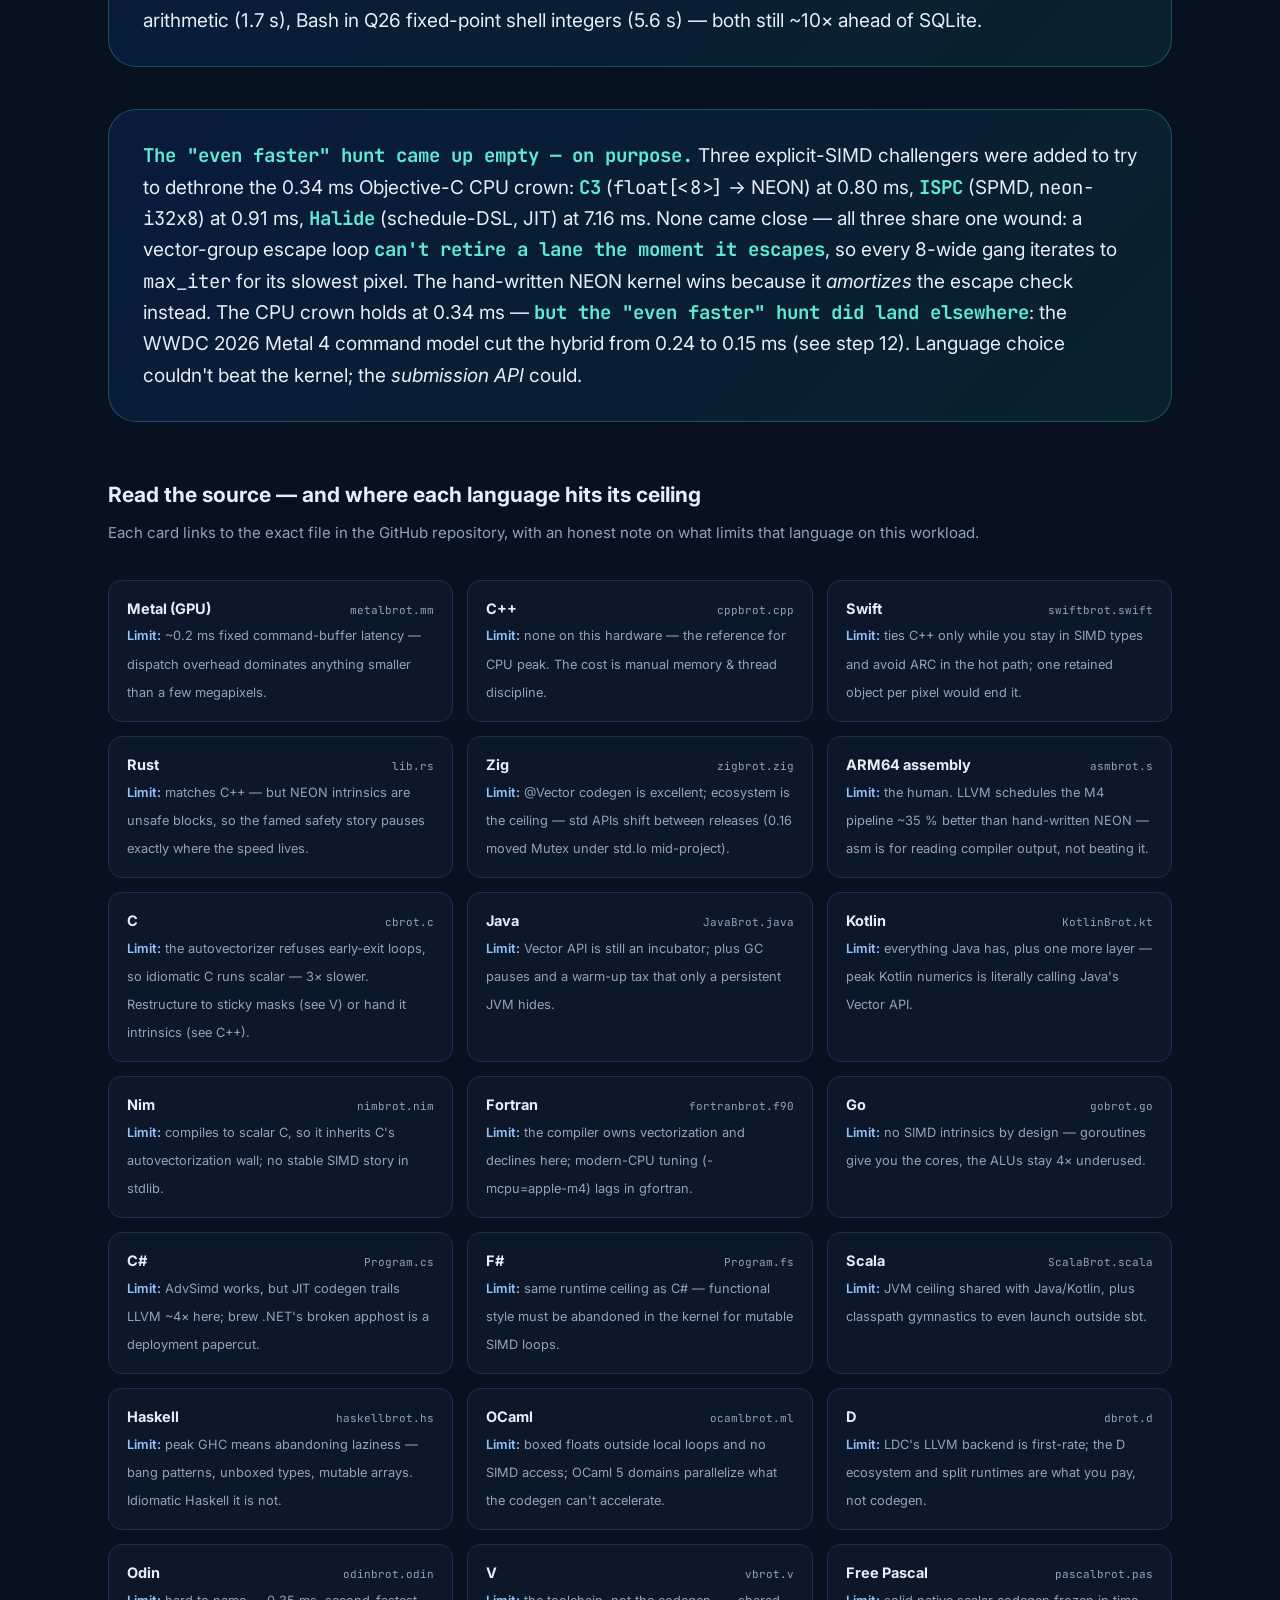
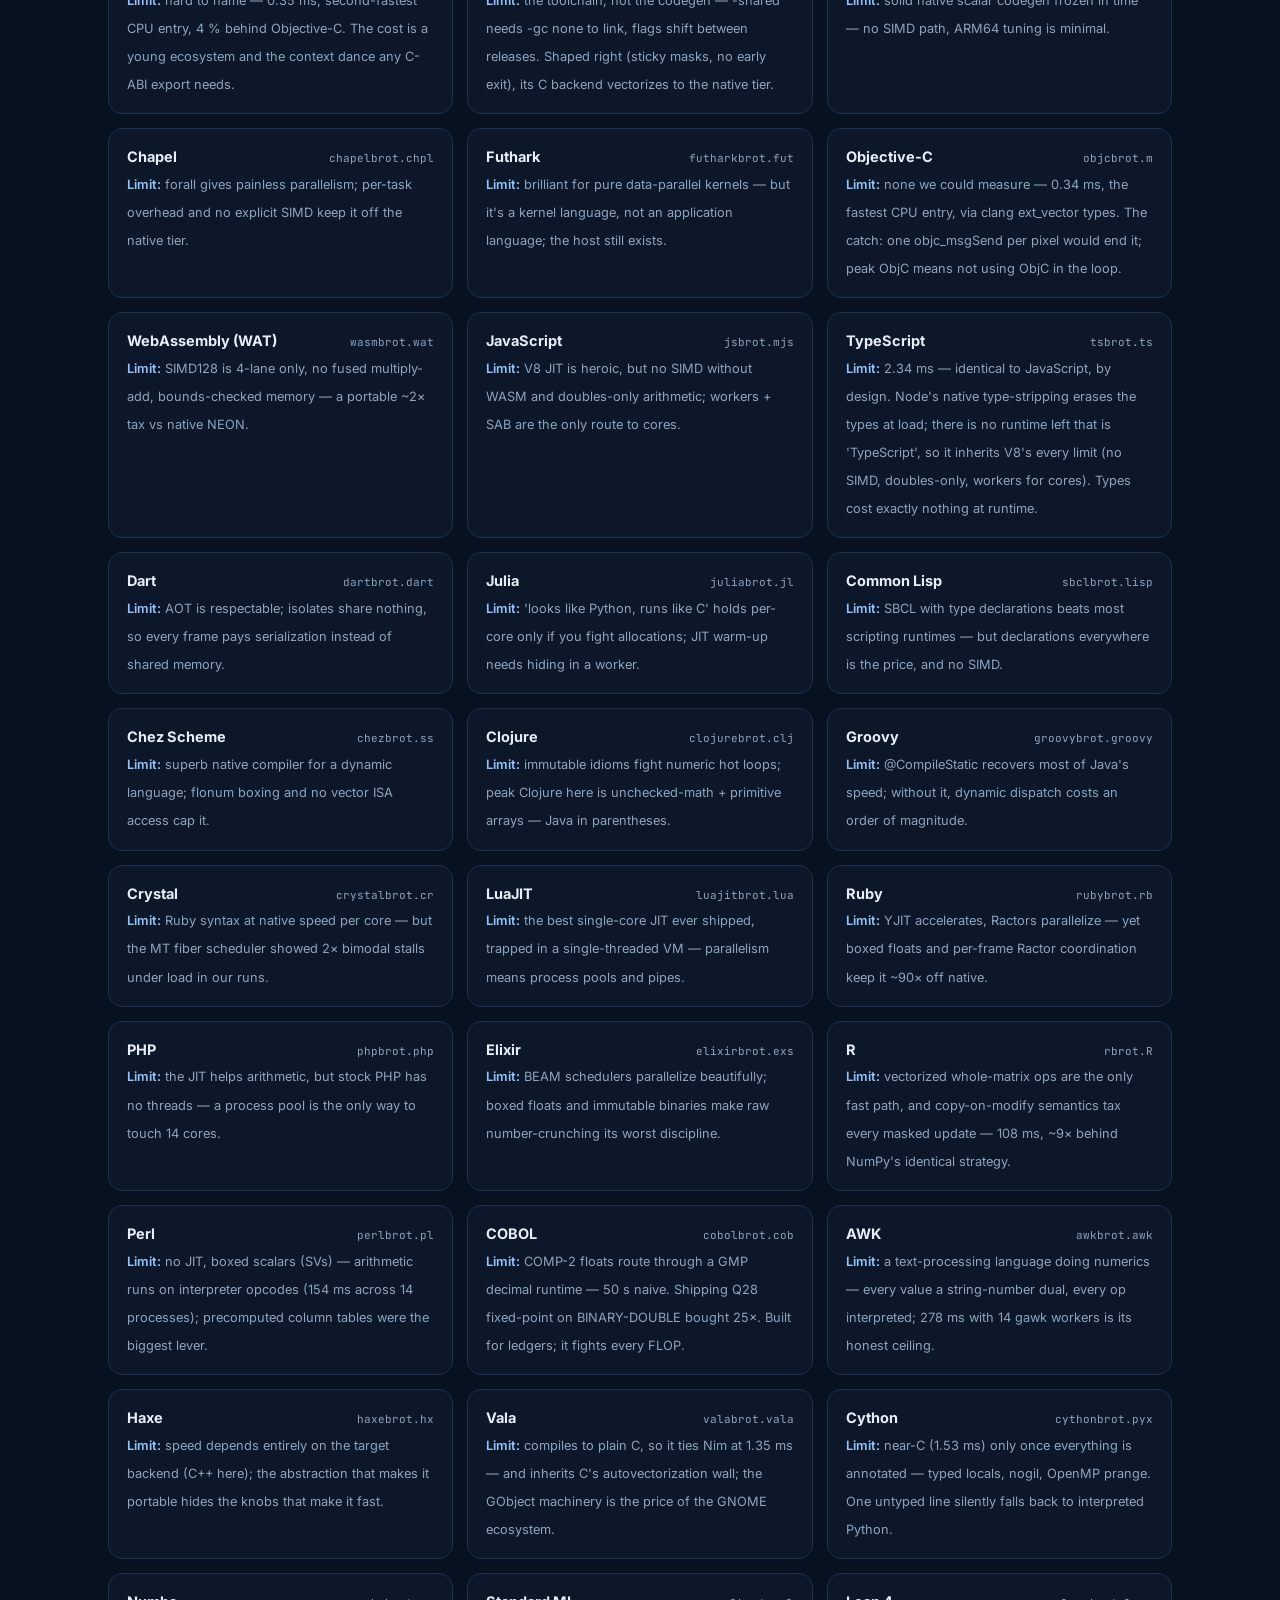
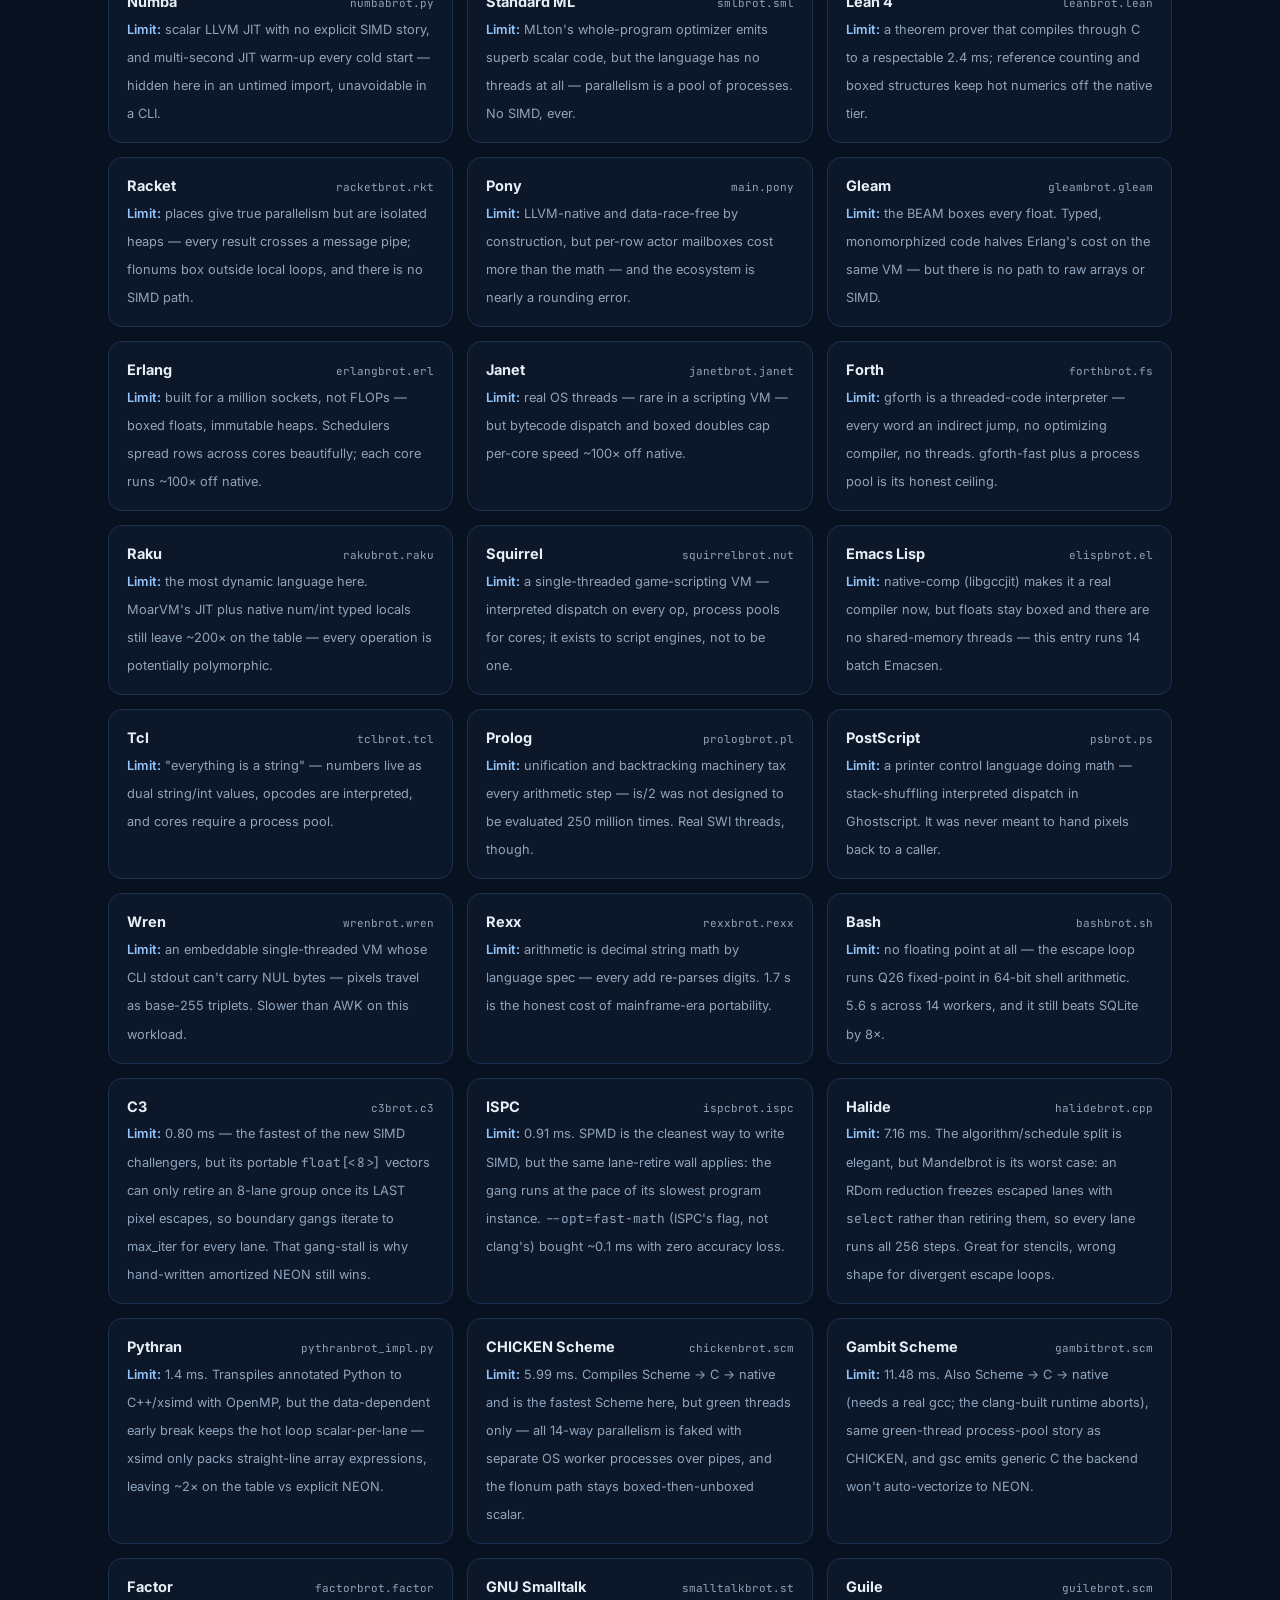
==== commit 95c43bbe: "Revert source-card fractal thumbnails — too distracting Cards back to text-only (name, file, limit)." ====
--- a/web/index.html
+++ b/web/index.html
@@ -255,9 +255,6 @@
       transition: border-color .15s ease, transform .15s ease;
     }
     .srcchip:hover { border-color: var(--teal); transform: translateY(-2px); text-decoration: none; }
-    .srcchip .thumb { width: 100%; aspect-ratio: 7/4; object-fit: cover; border-radius: 9px;
-      display: block; margin-bottom: 12px; border: 1px solid var(--line); filter: saturate(1.05); }
-    .srcchip:hover .thumb { border-color: var(--teal); }
     .srcchip .top { display: flex; align-items: baseline; justify-content: space-between; gap: 8px; }
     .srcchip .top b { font-size: 14.5px; font-weight: 700; }
     .srcchip .file { font-family: var(--mono); font-size: 11px; color: var(--muted); white-space: nowrap; }
@@ -575,7 +572,7 @@
     </div>
 
     <h3 class="reveal" style="margin-top:56px; font-size:21px; font-weight:700">Read the source — and where each language hits its ceiling</h3>
-    <p class="reveal" style="color:var(--muted); font-size:15px; margin-top:8px">Each card links to the exact file in the GitHub repository, with an honest note on what limits that language on this workload. The thumbnail is the fractal that implementation renders — <b>every one produces this identical image</b> (verified to ≈99.8 % pixel-for-pixel), which is exactly the point: same algorithm, same output, only the speed differs.</p>
+    <p class="reveal" style="color:var(--muted); font-size:15px; margin-top:8px">Each card links to the exact file in the GitHub repository, with an honest note on what limits that language on this workload.</p>
     <div class="srcgrid reveal" id="srcgrid"></div>
     <script>
       const GH = "https://github.com/jirakj/sql-mandelbrot-benchmark/blob/master/";
@@ -660,7 +657,7 @@
         ["SQL — SQLite", "sqlitebrot.py", "<b>Limit:</b> a row-at-a-time interpreter asked to iterate 250 M times — it finishes, which is the most that can be said."],
       ];
       document.getElementById("srcgrid").innerHTML = SOURCES.map(([n, f, lim]) =>
-        `<a class="srcchip" href="${GH}${f}" target="_blank" rel="noopener"><img class="thumb" src="assets/fractal-thumb.png?v=1" loading="lazy" alt="Mandelbrot set rendered by the ${n} implementation"><span class="top"><b>${n}</b><span class="file">${f.split("/").pop()}</span></span><span class="lim">${lim}</span></a>`
+        `<a class="srcchip" href="${GH}${f}" target="_blank" rel="noopener"><span class="top"><b>${n}</b><span class="file">${f.split("/").pop()}</span></span><span class="lim">${lim}</span></a>`
       ).join("");
     </script>
   </div>
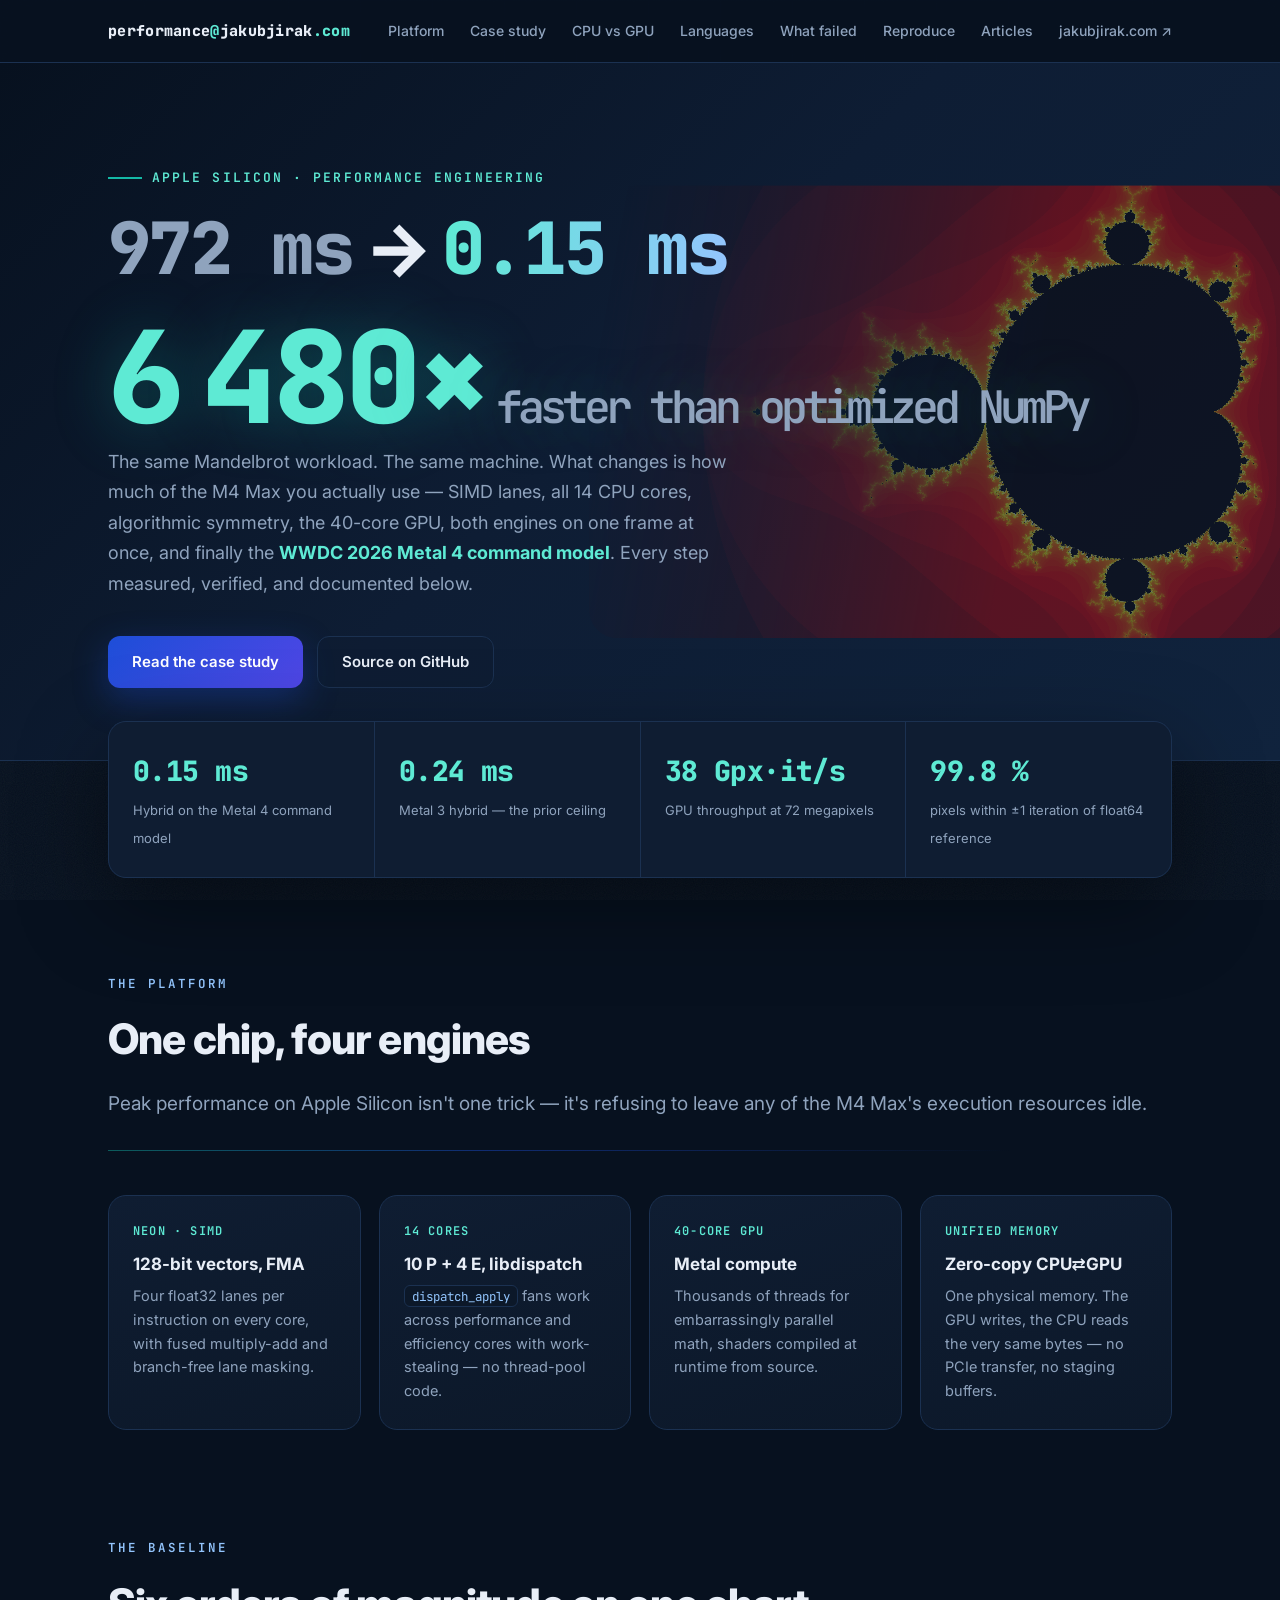
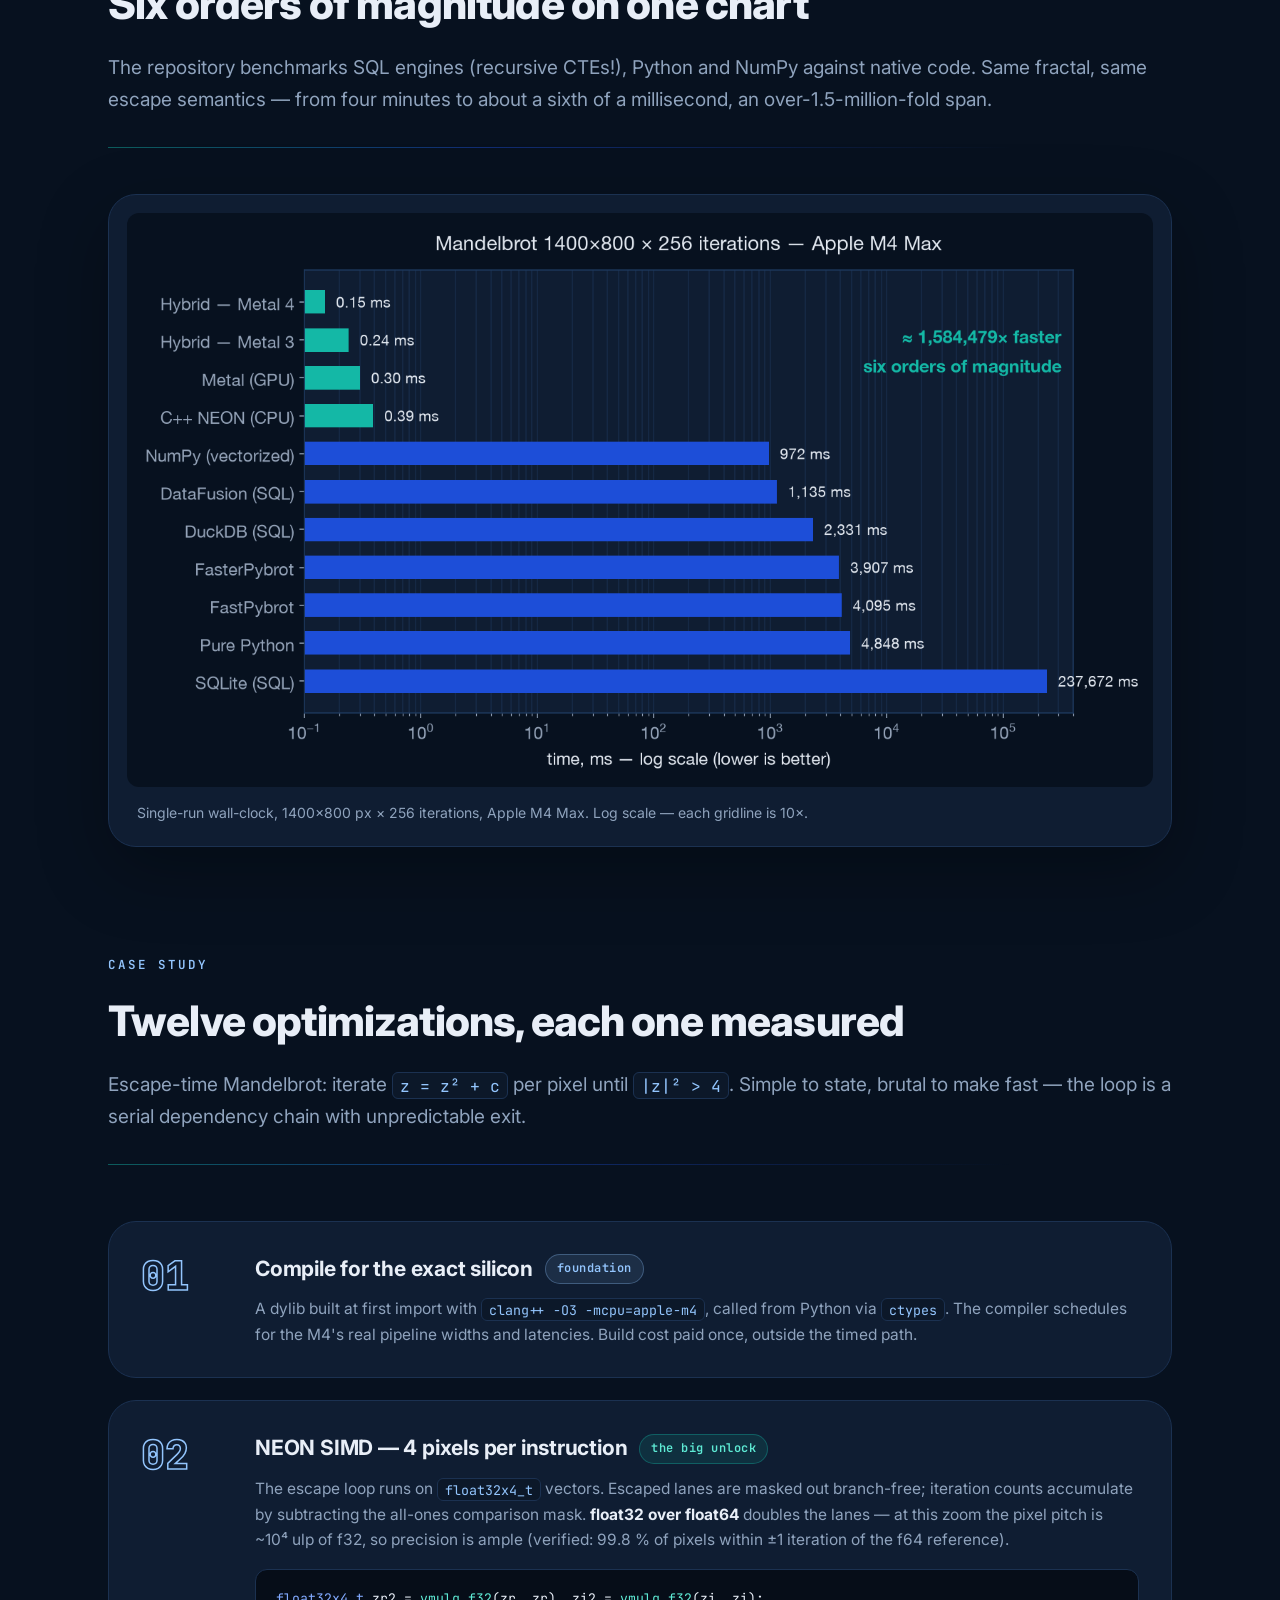
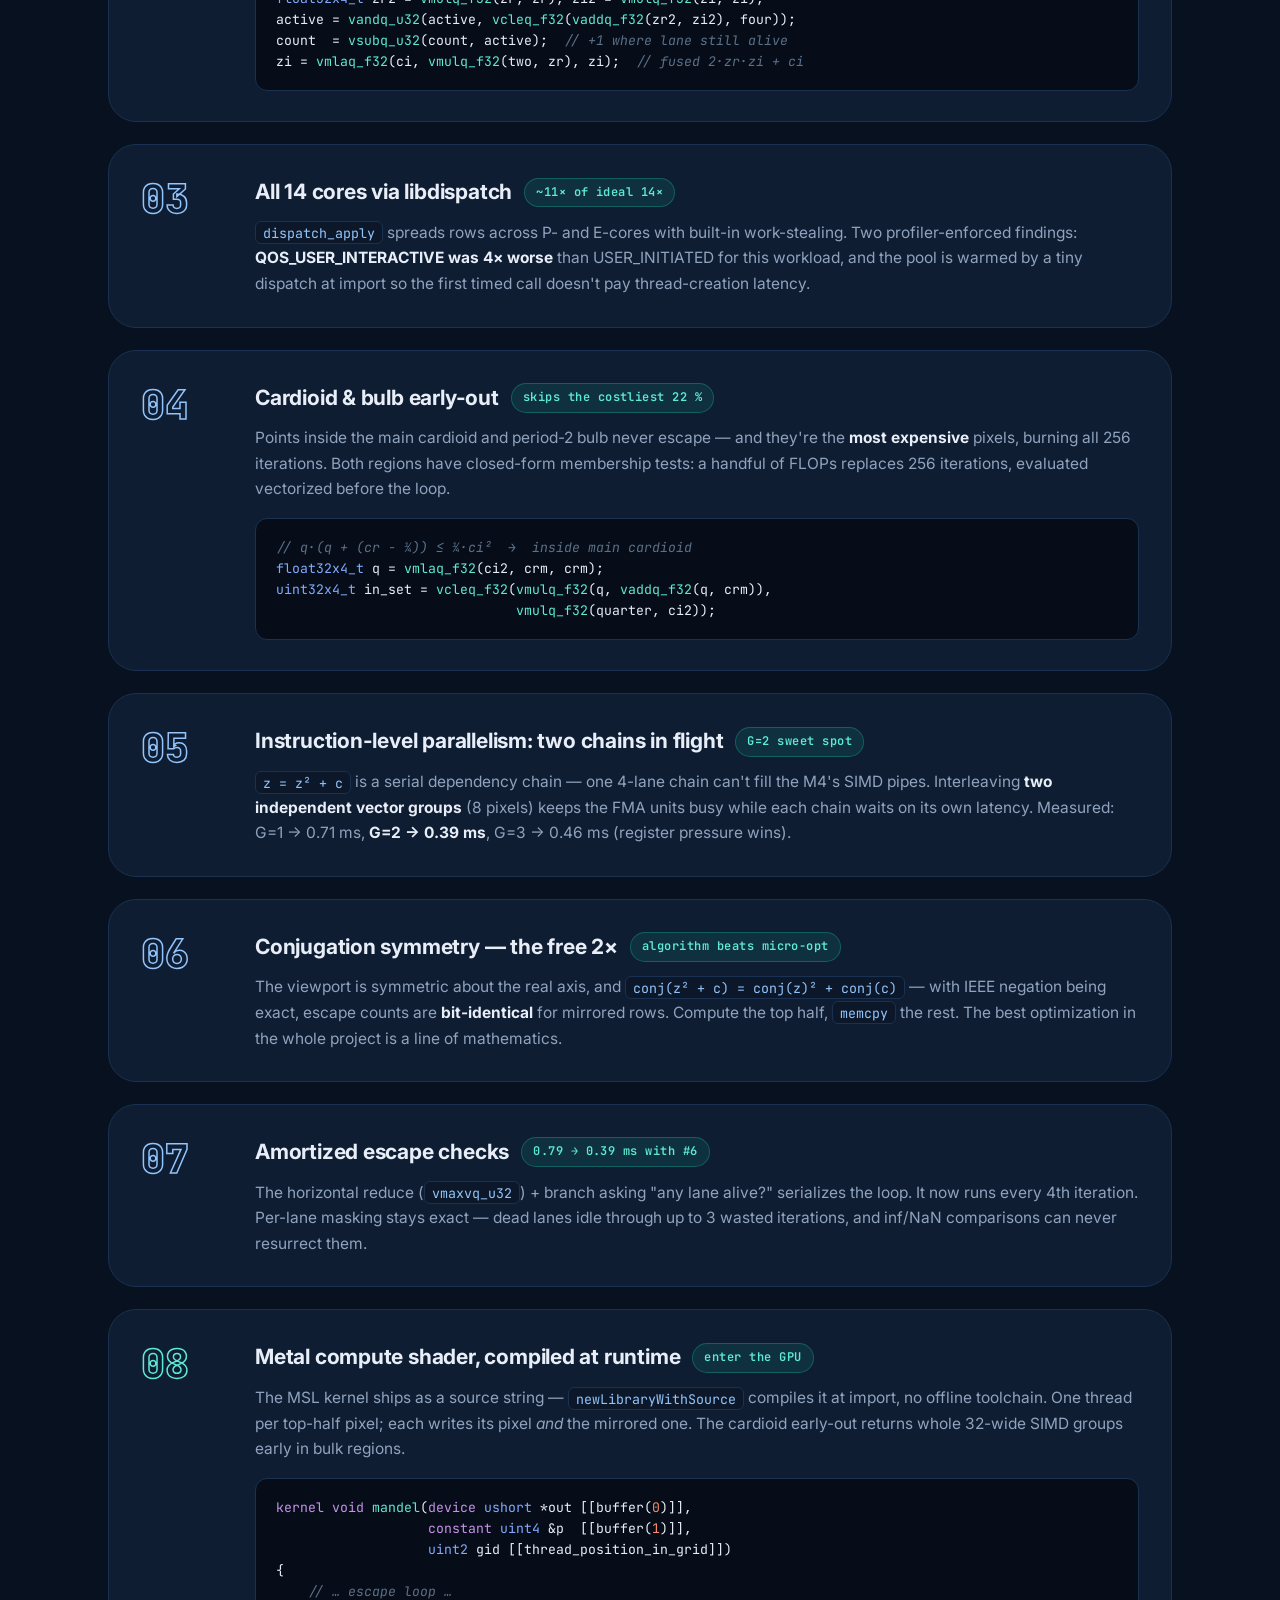
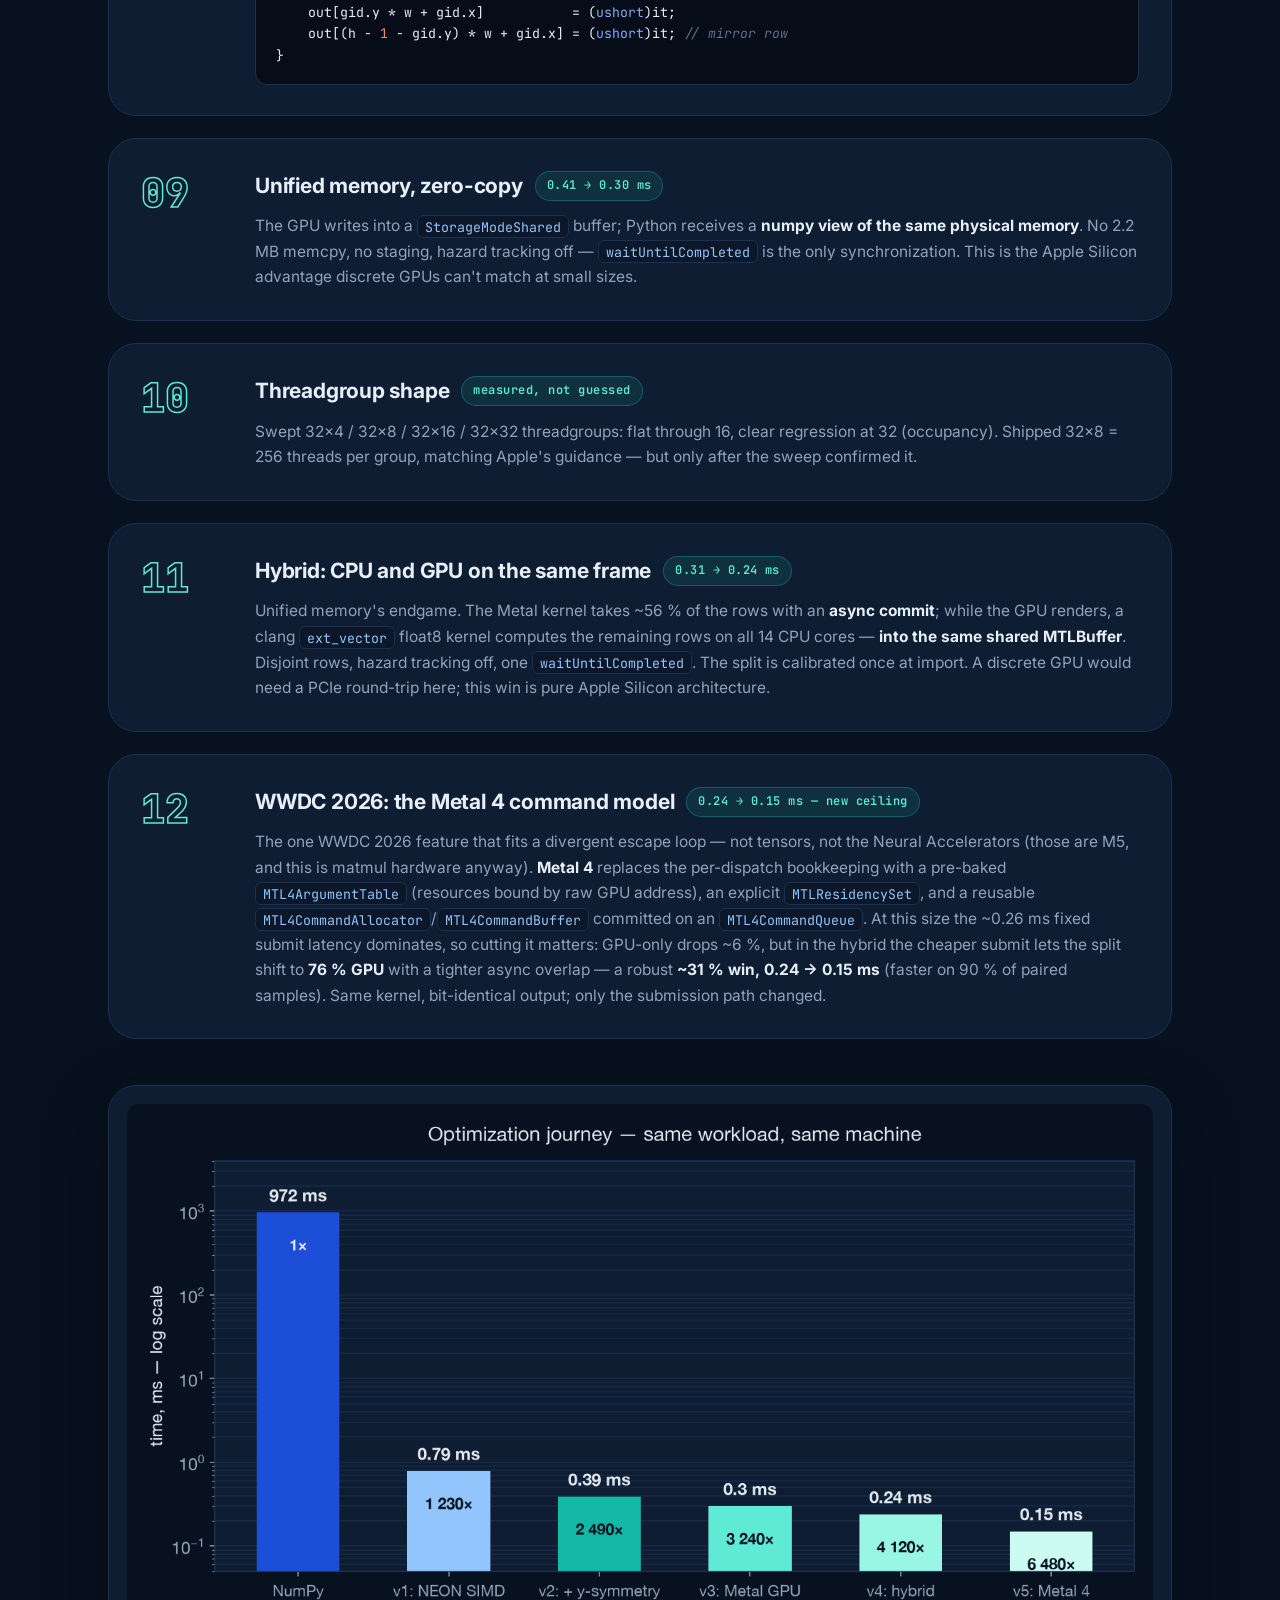
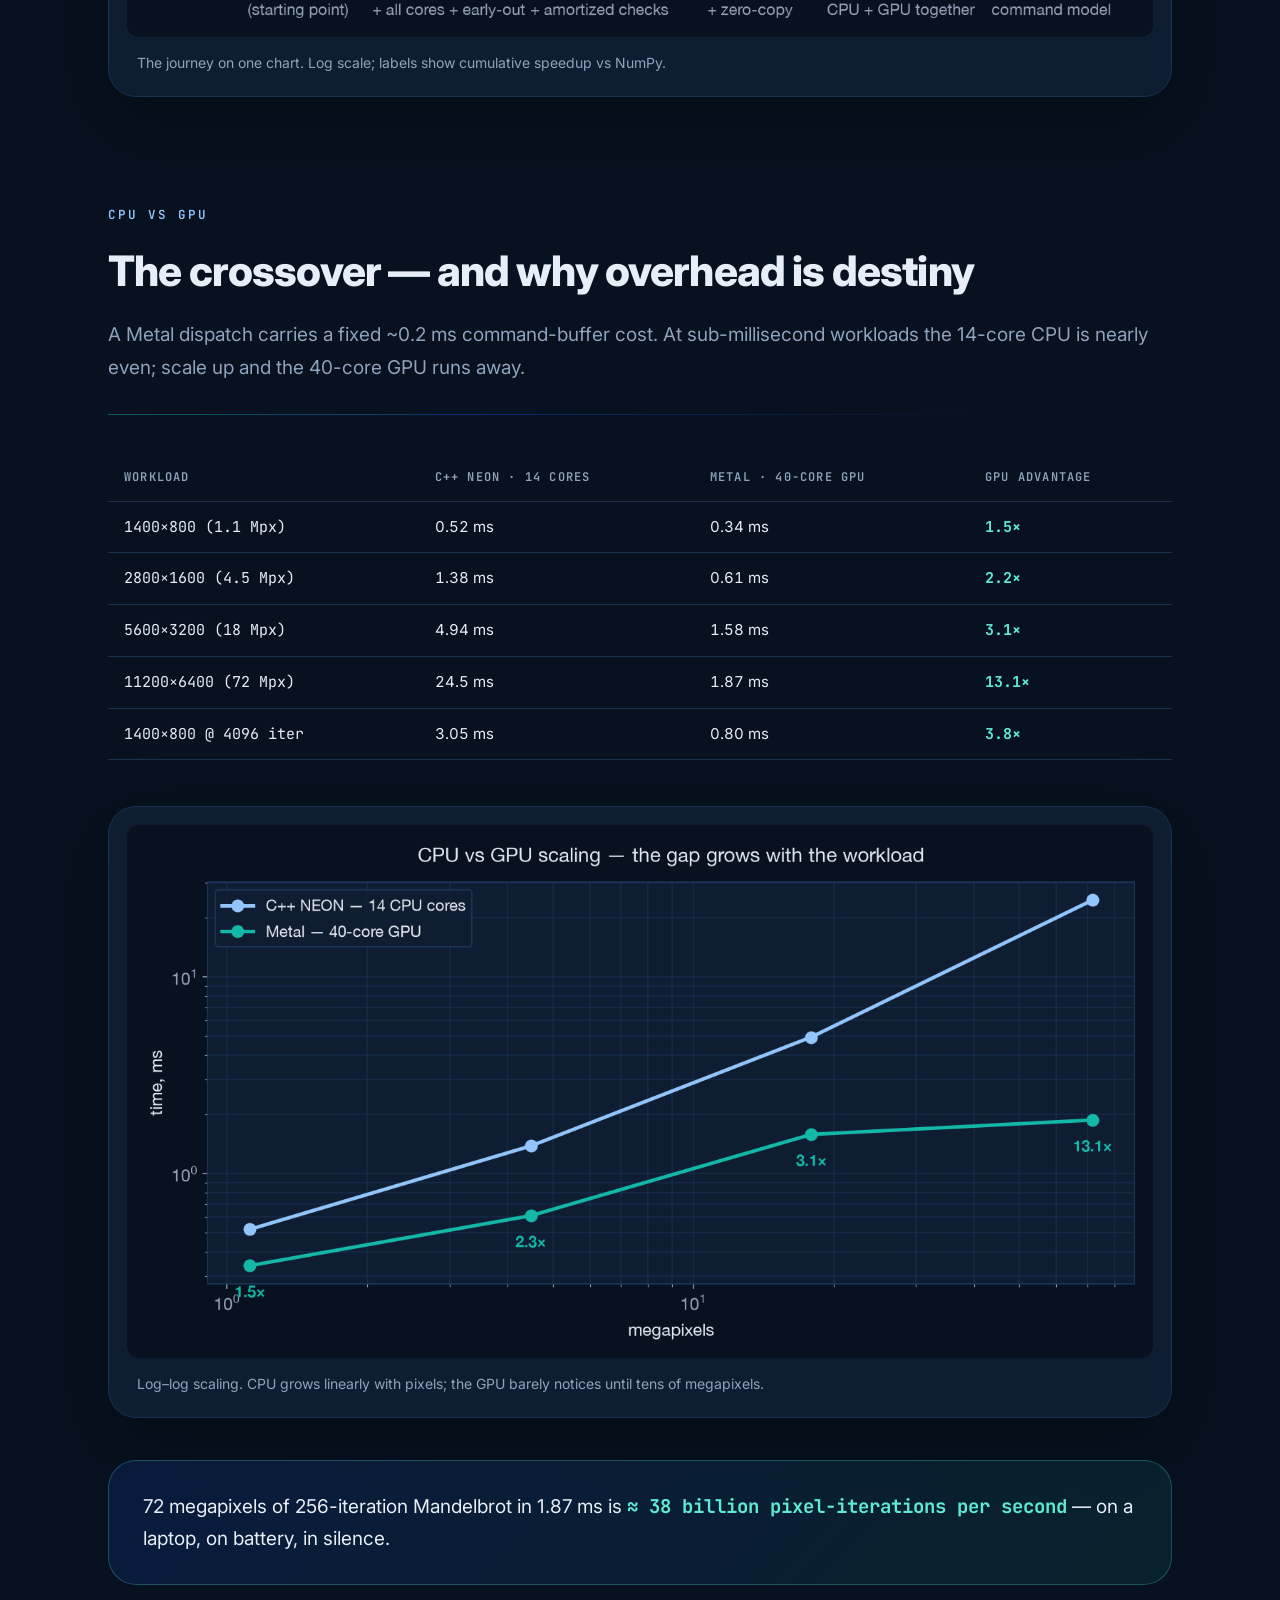
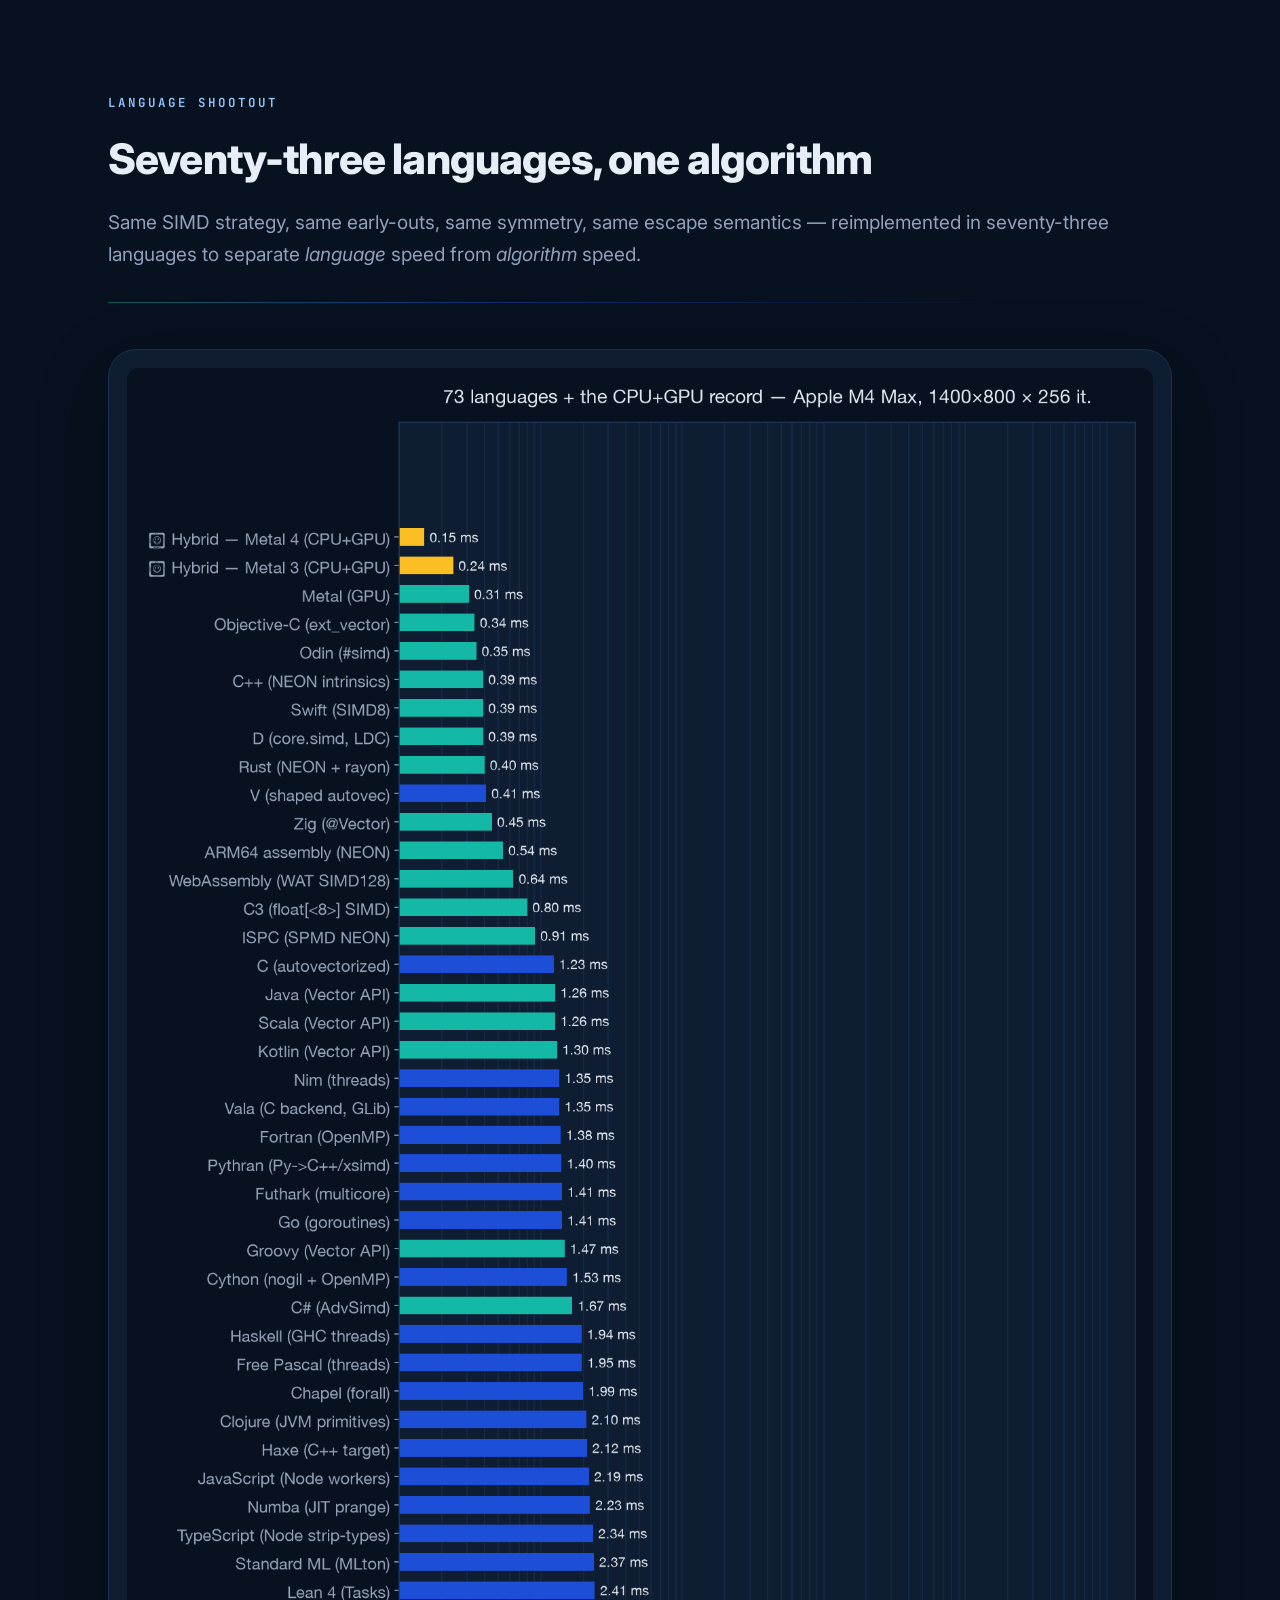
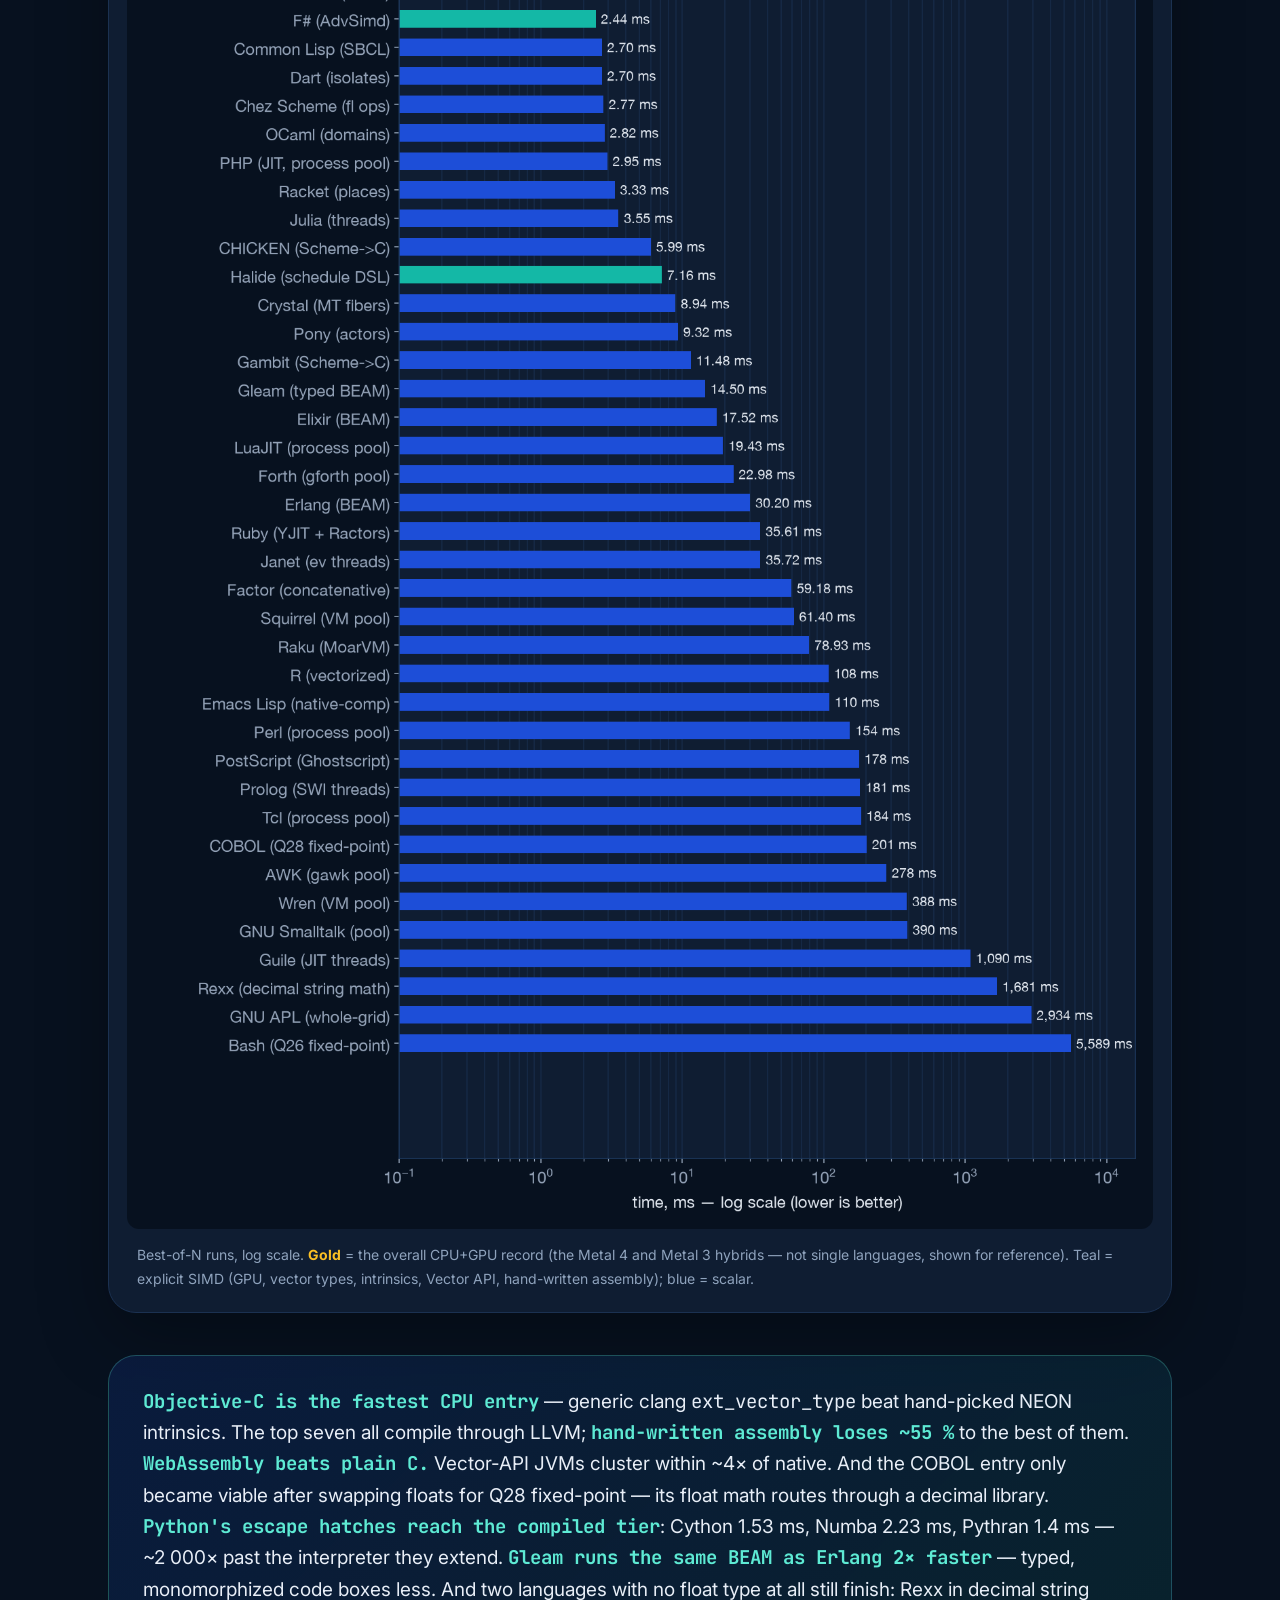
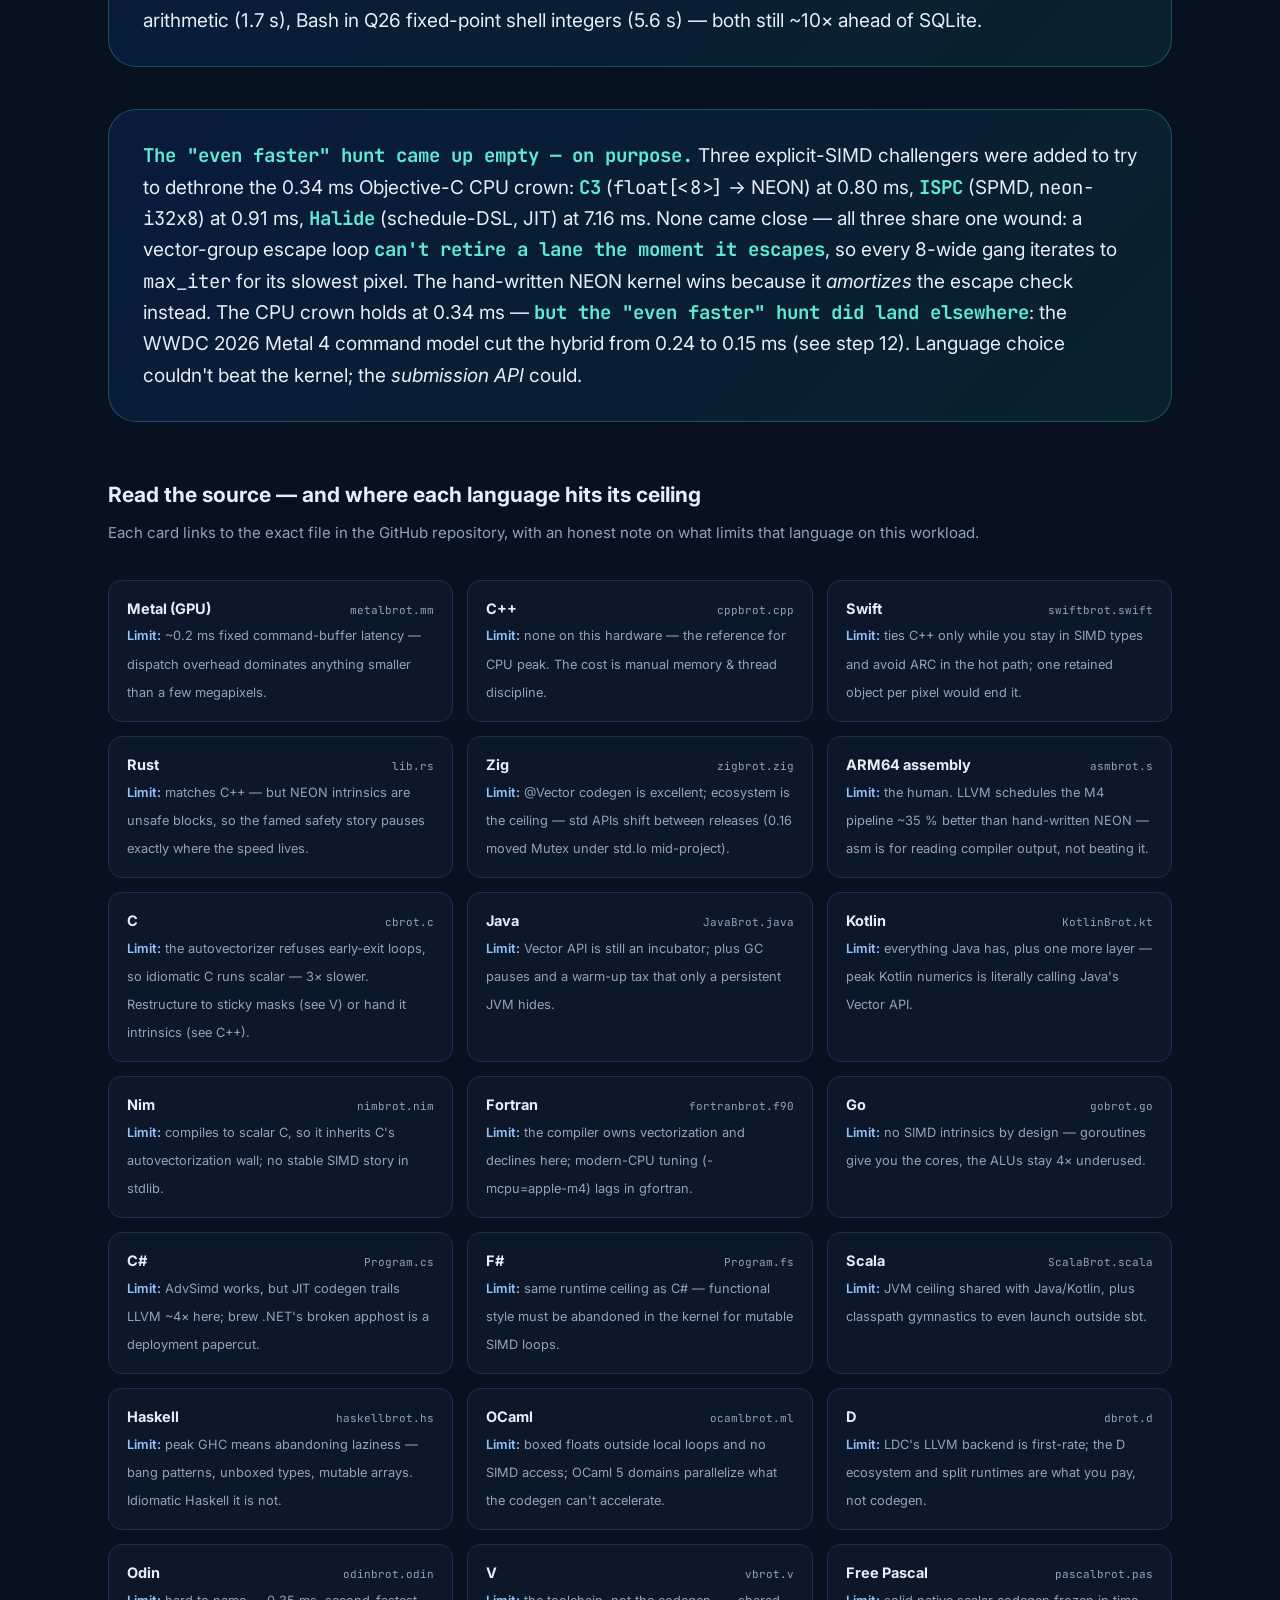
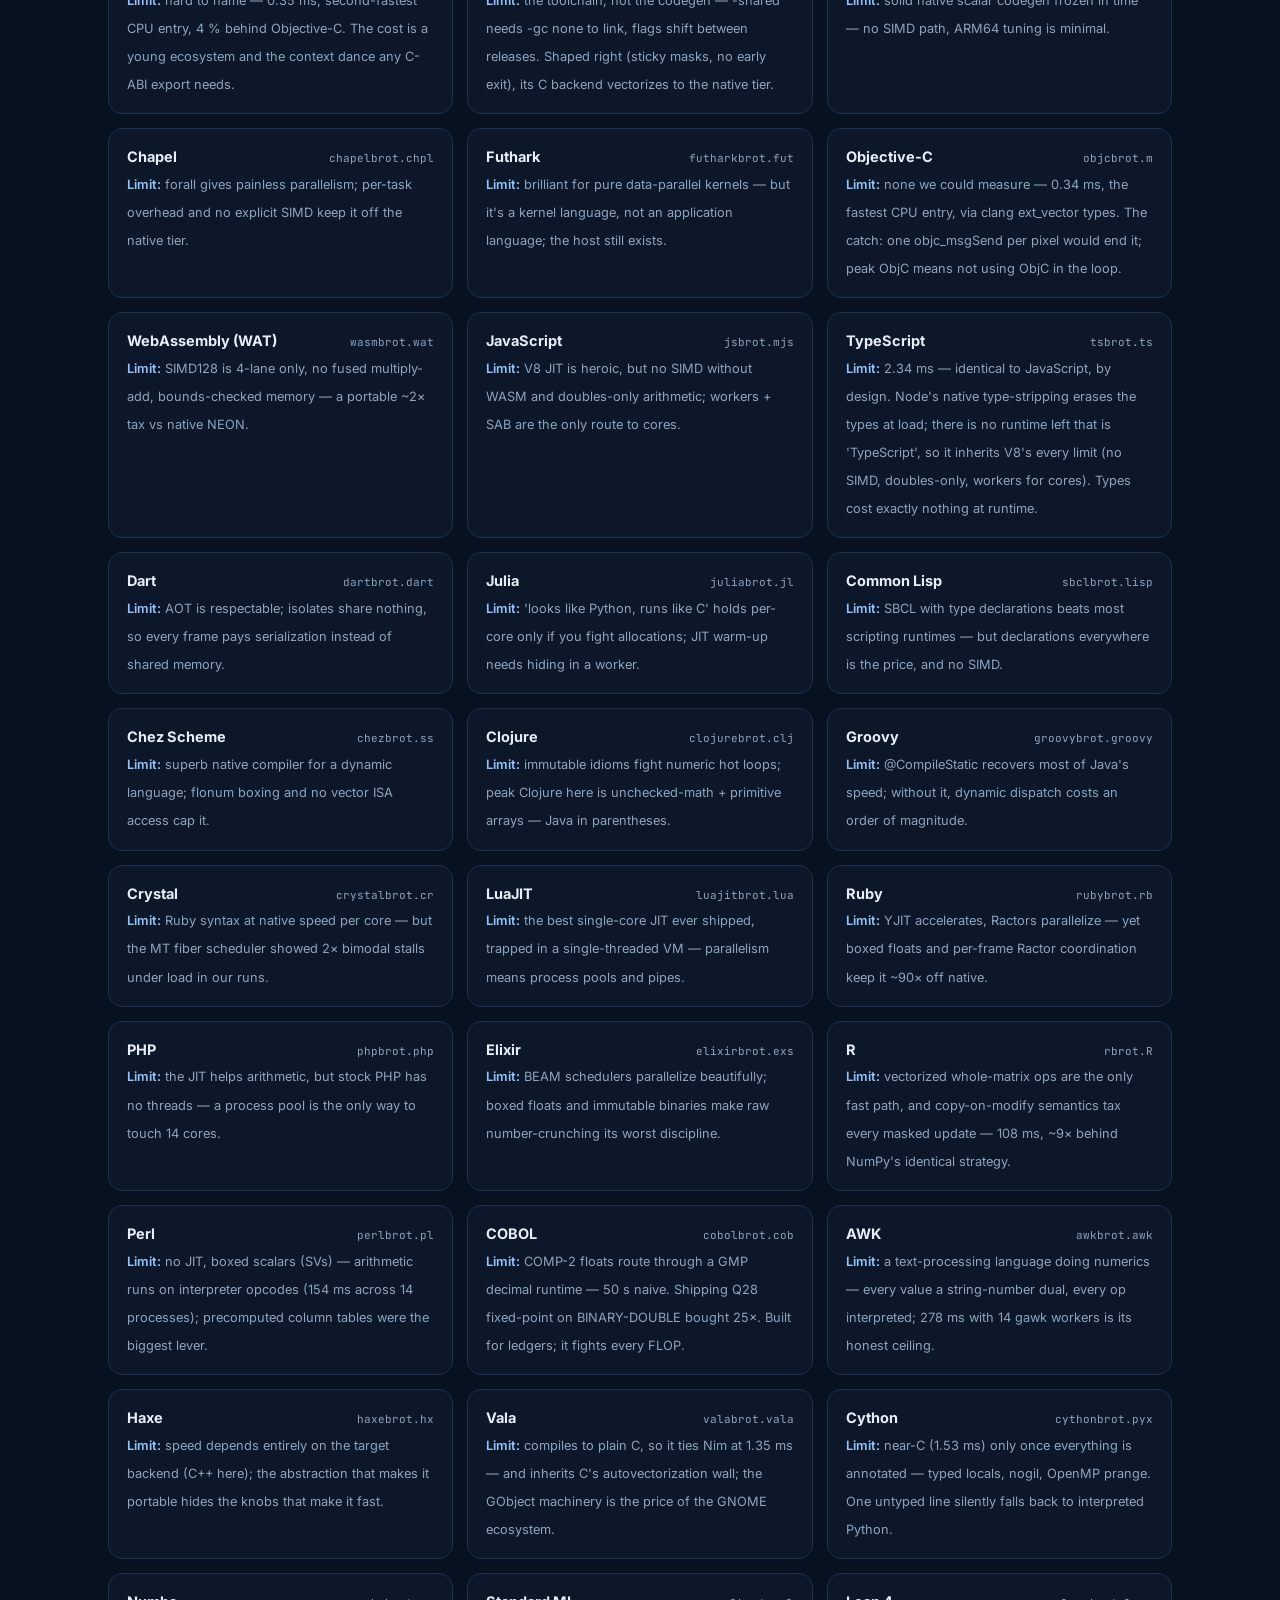
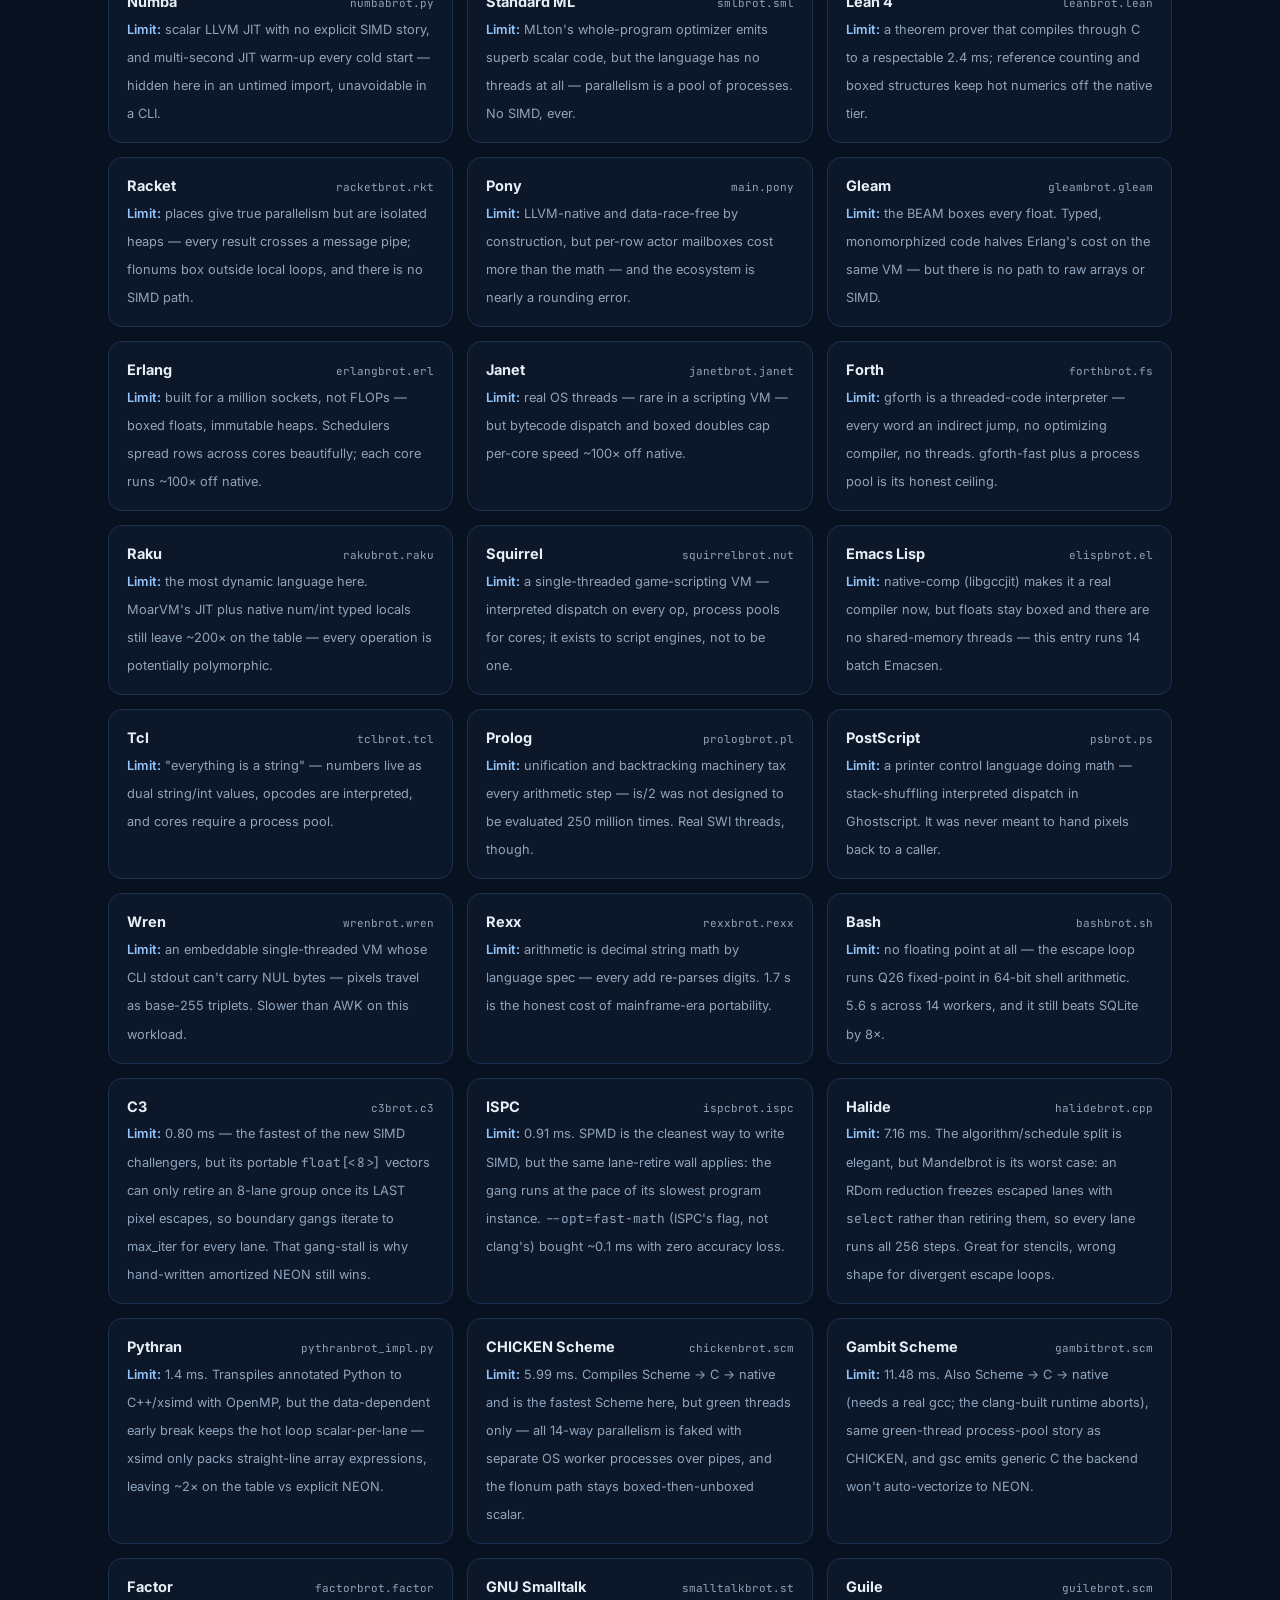
==== commit 72221ae8: "Site: add Articles section + two 5-min reads (Jalapeño vs Blackwell, LPDDR5X-PIM) - web/articles/jal" ====
--- a/web/index.html
+++ b/web/index.html
@@ -273,6 +273,21 @@
     .check { display: flex; gap: 16px; align-items: flex-start; background: var(--panel); border: 1px solid var(--line); border-radius: var(--radius); padding: 20px 24px; }
     .check .tick { color: var(--teal-soft); font-family: var(--mono); font-weight: 800; font-size: 18px; padding-top: 1px; }
     .check p { font-size: 15px; color: var(--muted); } .check b { color: var(--text); }
+    /* articles */
+    .acards { display: grid; grid-template-columns: repeat(2, 1fr); gap: 18px; margin-top: 44px; }
+    @media (max-width: 760px) { .acards { grid-template-columns: 1fr; } }
+    a.acard {
+      display: block; color: var(--text);
+      background: linear-gradient(160deg, var(--panel), var(--panel-2));
+      border: 1px solid var(--line); border-radius: var(--radius);
+      padding: 26px 26px 22px; transition: transform .2s ease, border-color .2s ease;
+    }
+    a.acard:hover { transform: translateY(-4px); border-color: #2a4a78; text-decoration: none; }
+    a.acard .ic { font-family: var(--mono); font-size: 12px; font-weight: 600; color: var(--teal-soft); letter-spacing: .1em; }
+    a.acard h3 { font-size: 19px; margin: 10px 0 8px; font-weight: 700; letter-spacing: -.01em; line-height: 1.3; }
+    a.acard p { font-size: 14.5px; color: var(--muted); }
+    a.acard .am { font-family: var(--mono); font-size: 12px; color: var(--muted); margin-top: 14px; display: flex; gap: 14px; }
+    a.acard .am b { color: var(--blue-soft); font-weight: 600; }
     /* footer */
     footer { margin-top: 110px; border-top: 1px solid var(--line); padding: 44px 0 60px; font-size: 14.5px; color: var(--muted); }
     footer .wrap { display: flex; justify-content: space-between; gap: 20px; flex-wrap: wrap; }
@@ -291,6 +306,7 @@
       <a href="#languages">Languages</a>
       <a href="#failures">What failed</a>
       <a href="#reproduce">Reproduce</a>
+      <a href="#articles">Articles</a>
       <a href="https://www.jakubjirak.com">jakubjirak.com ↗</a>
     </div>
   </div>
@@ -729,6 +745,31 @@
   </div>
 </section>
 
+<section id="articles">
+  <div class="wrap">
+    <div class="kicker reveal">Articles</div>
+    <h2 class="reveal">Reading other people's benchmarks</h2>
+    <p class="lede reveal">The same discipline as the case study — find the denominator, draw the roofline, check what was disabled —
+      applied to inference hardware announcements. Five minutes each.</p>
+    <div class="acards">
+      <a class="acard reveal" href="articles/jalapeno-vs-blackwell-perf-per-watt.html">
+        <div class="ic">INFERENCE HARDWARE</div>
+        <h3>Jalapeño vs Blackwell: what the 1.9× perf/watt actually measures</h3>
+        <p>OpenAI's first InferenceX numbers are real. Bandwidth per watt explains the shape, the all-in-megawatt denominator explains the size,
+          and the calendar explains the rest — a checklist for vendor-first benchmarks.</p>
+        <div class="am"><span>13 Sep 2026</span><span><b>5 min read</b></span></div>
+      </a>
+      <a class="acard reveal" href="articles/lpddr5x-pim-decode-roofline.html">
+        <div class="ic">MEMORY · EDGE INFERENCE</div>
+        <h3>LPDDR5X-PIM: 8× bandwidth became 3× tokens — where the other 5× went</h3>
+        <p>Samsung put MAC trees inside DRAM banks and Llama 3.1 8B decoded 3.01× faster. A roofline and Amdahl's law show what
+          processing-in-memory fixes, what it can't, and why "preliminary" is the operative word.</p>
+        <div class="am"><span>13 Sep 2026</span><span><b>5 min read</b></span></div>
+      </a>
+    </div>
+  </div>
+</section>
+
 <footer>
   <div class="wrap">
     <div>© 2026 <a href="https://www.jakubjirak.com">Jakub Jirák</a> — Principal Software Engineer.<br>
